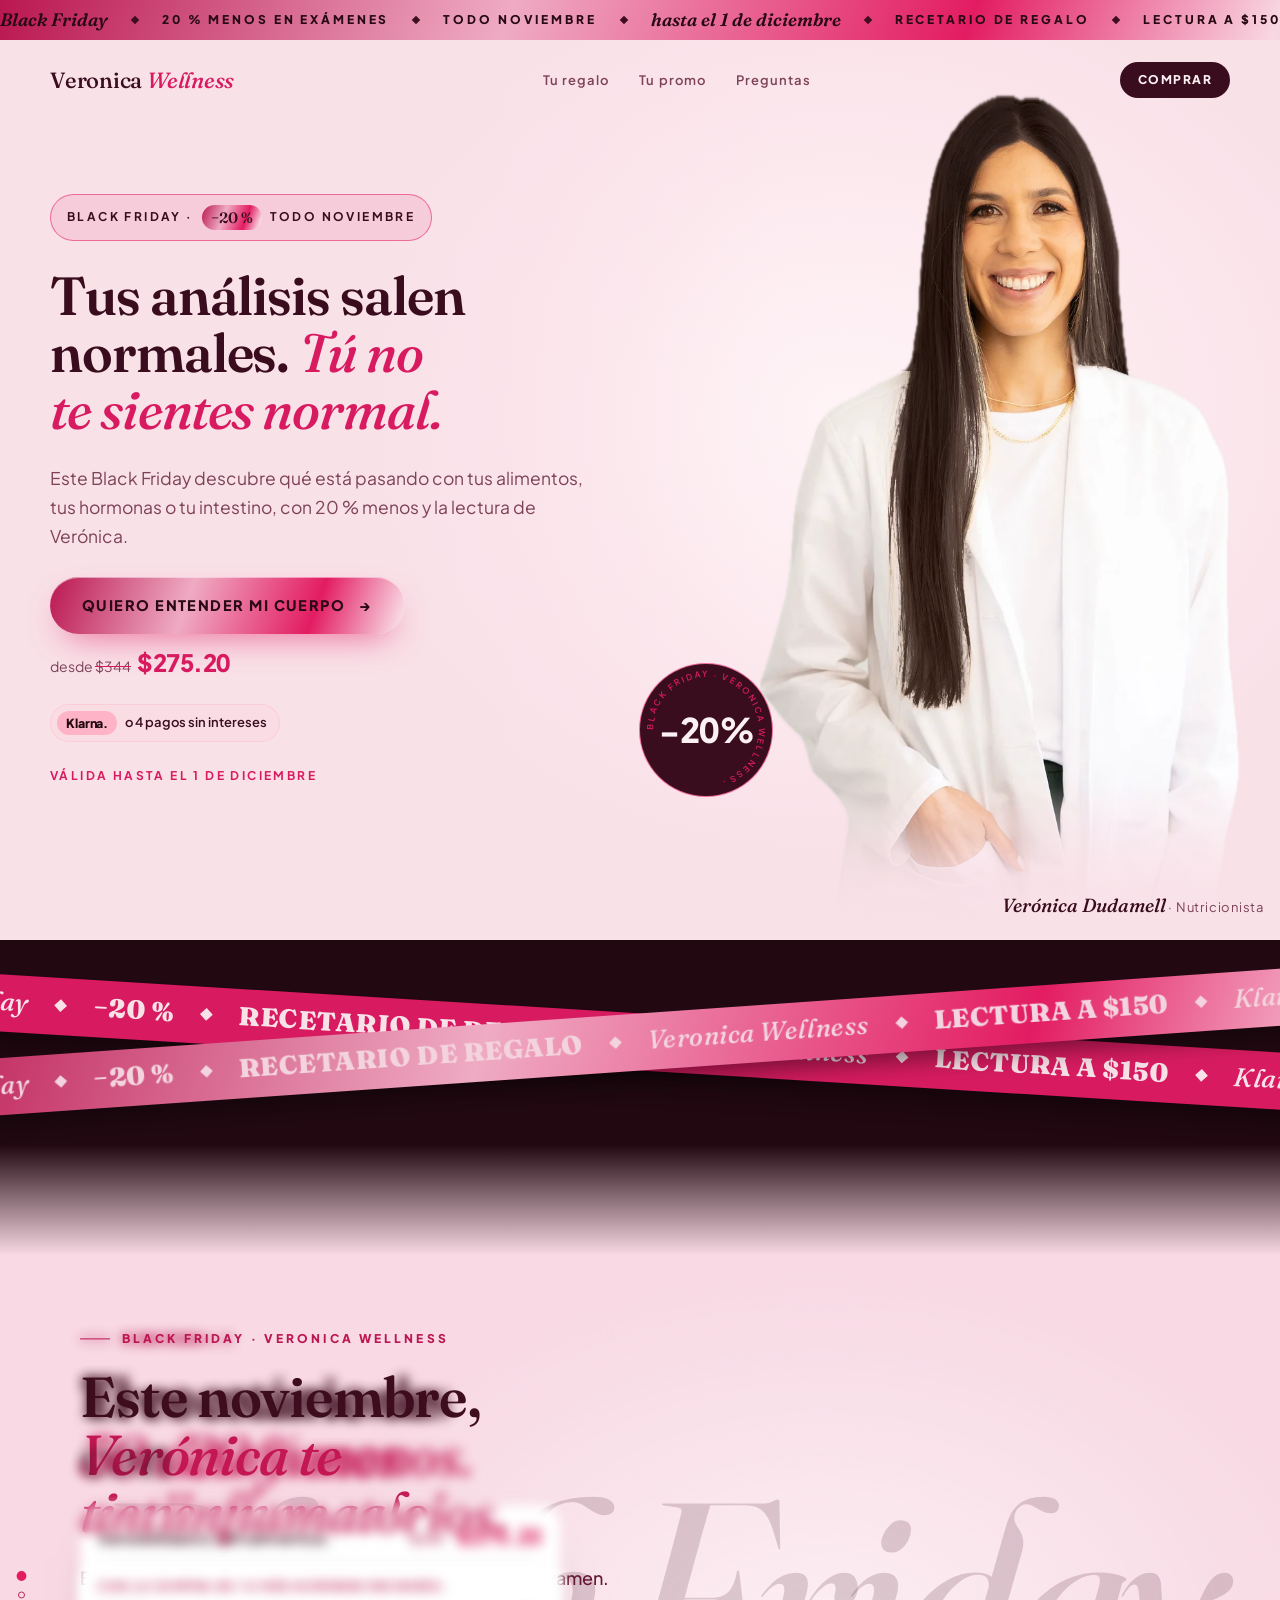
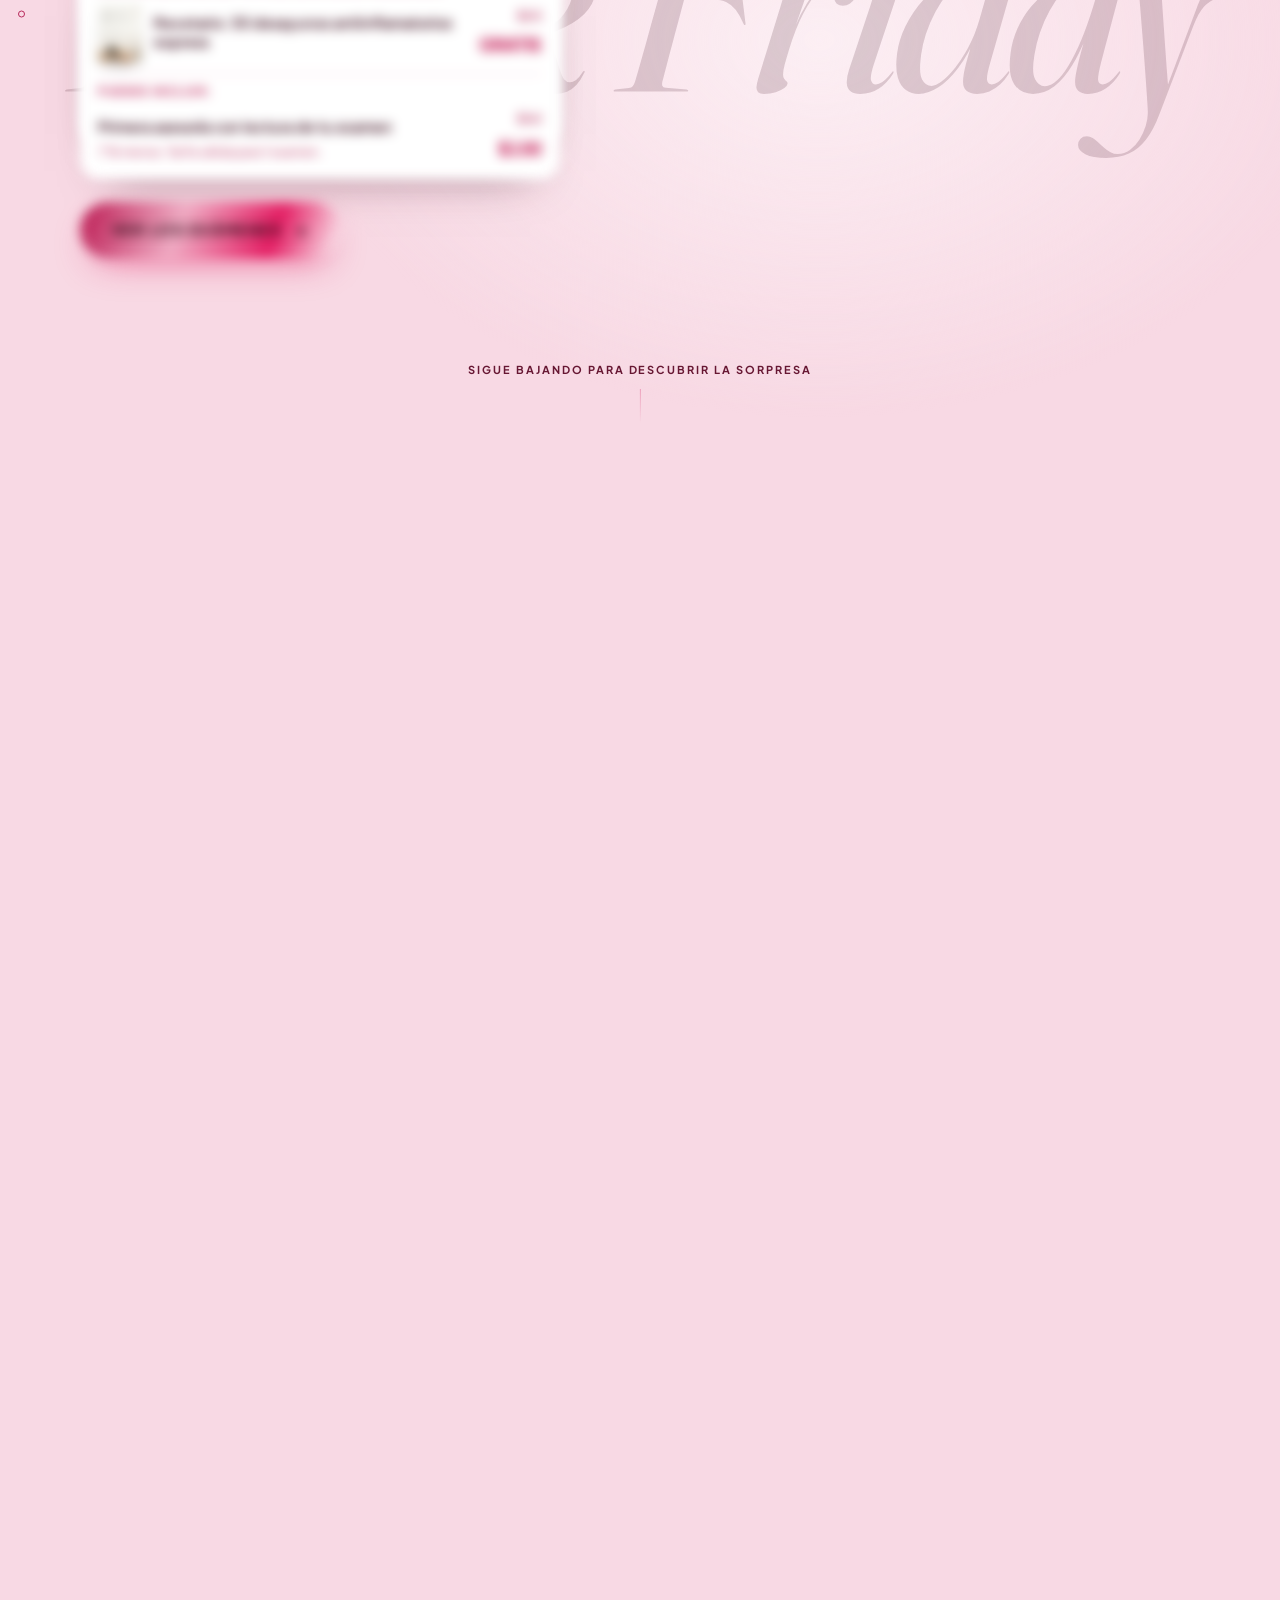
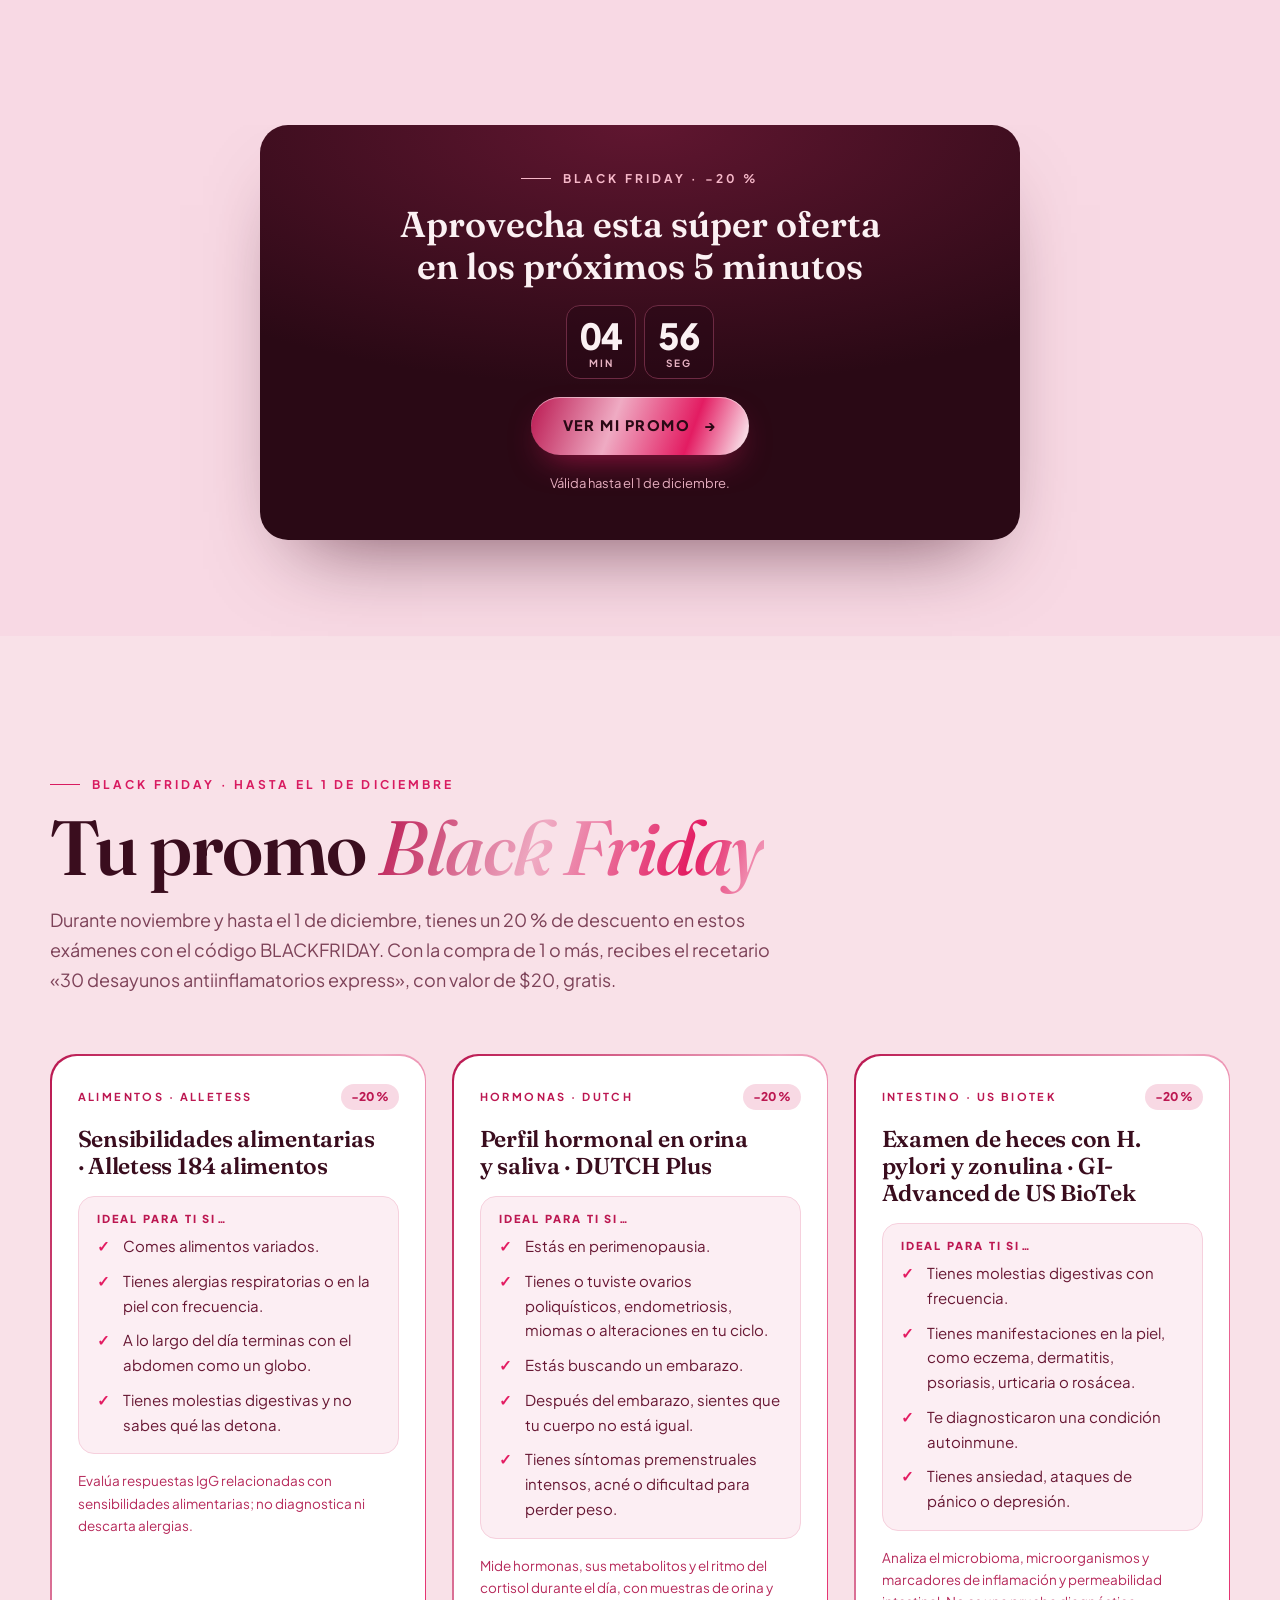
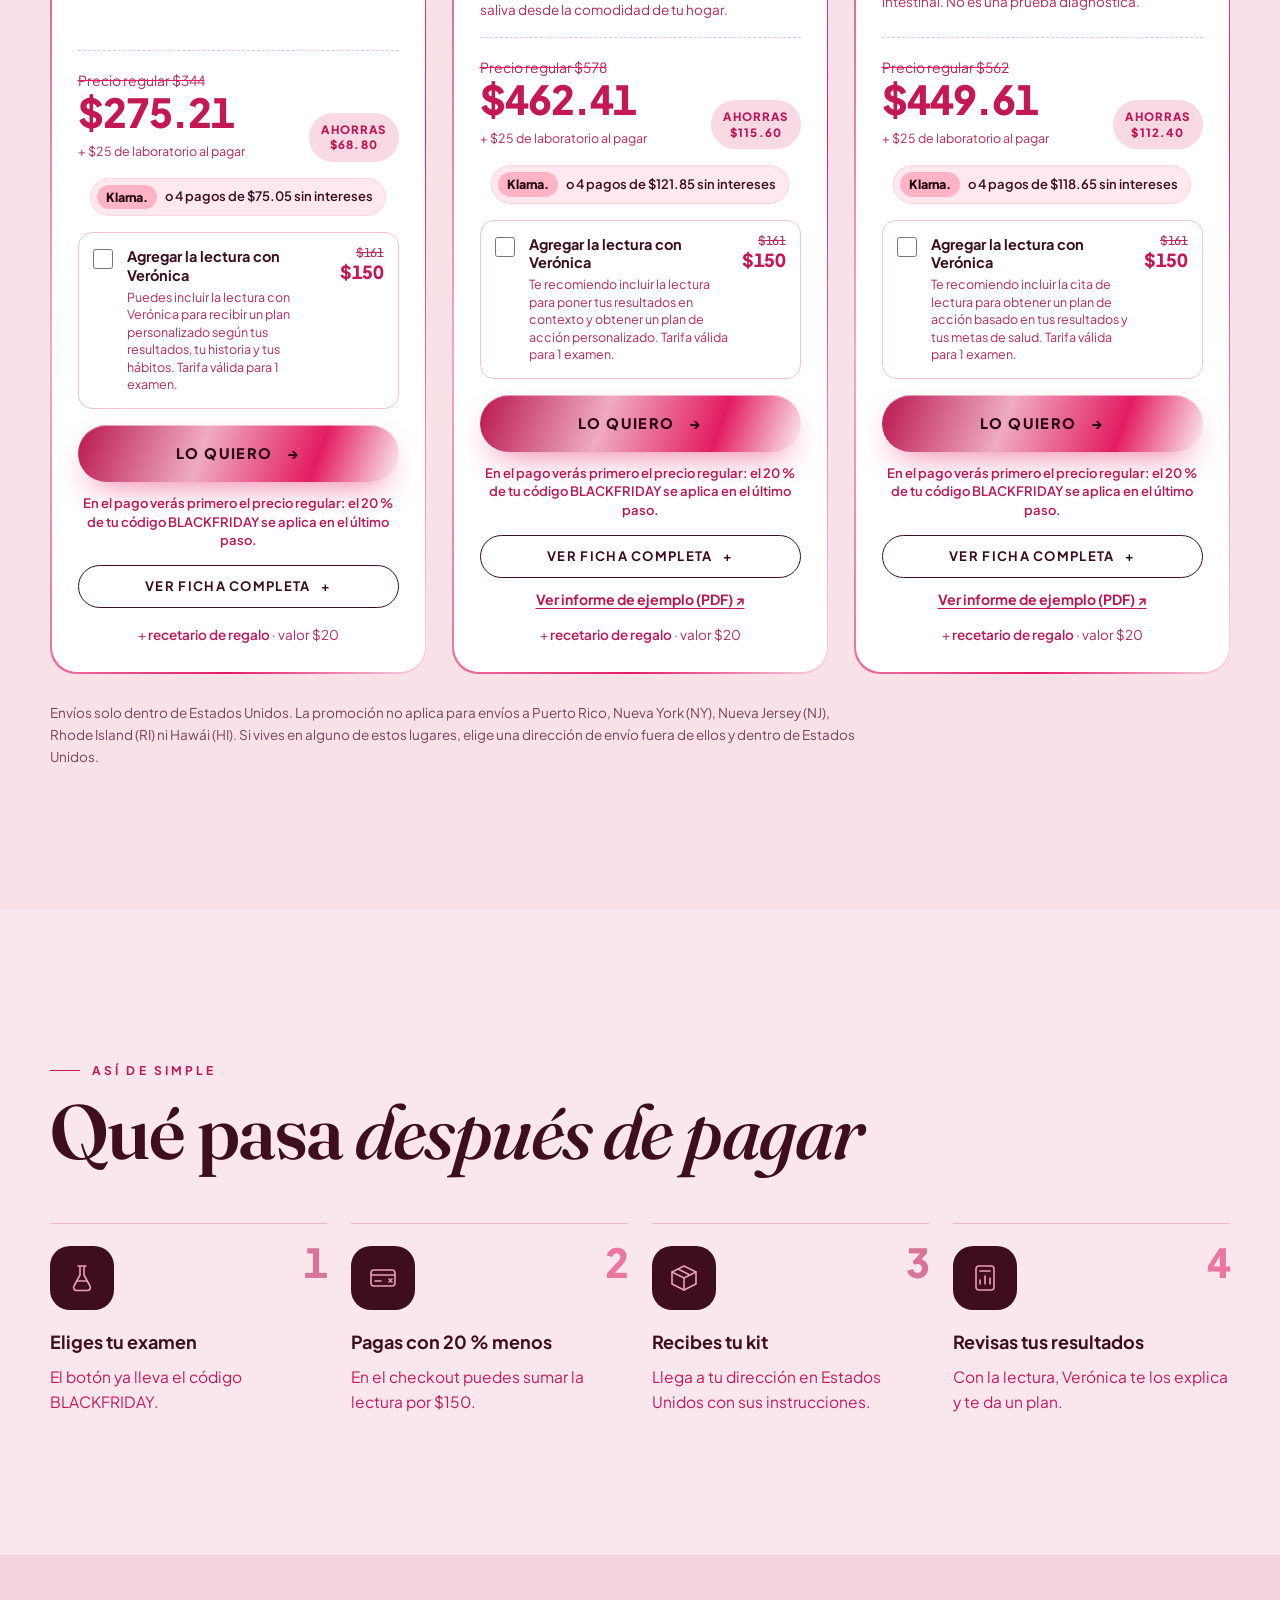
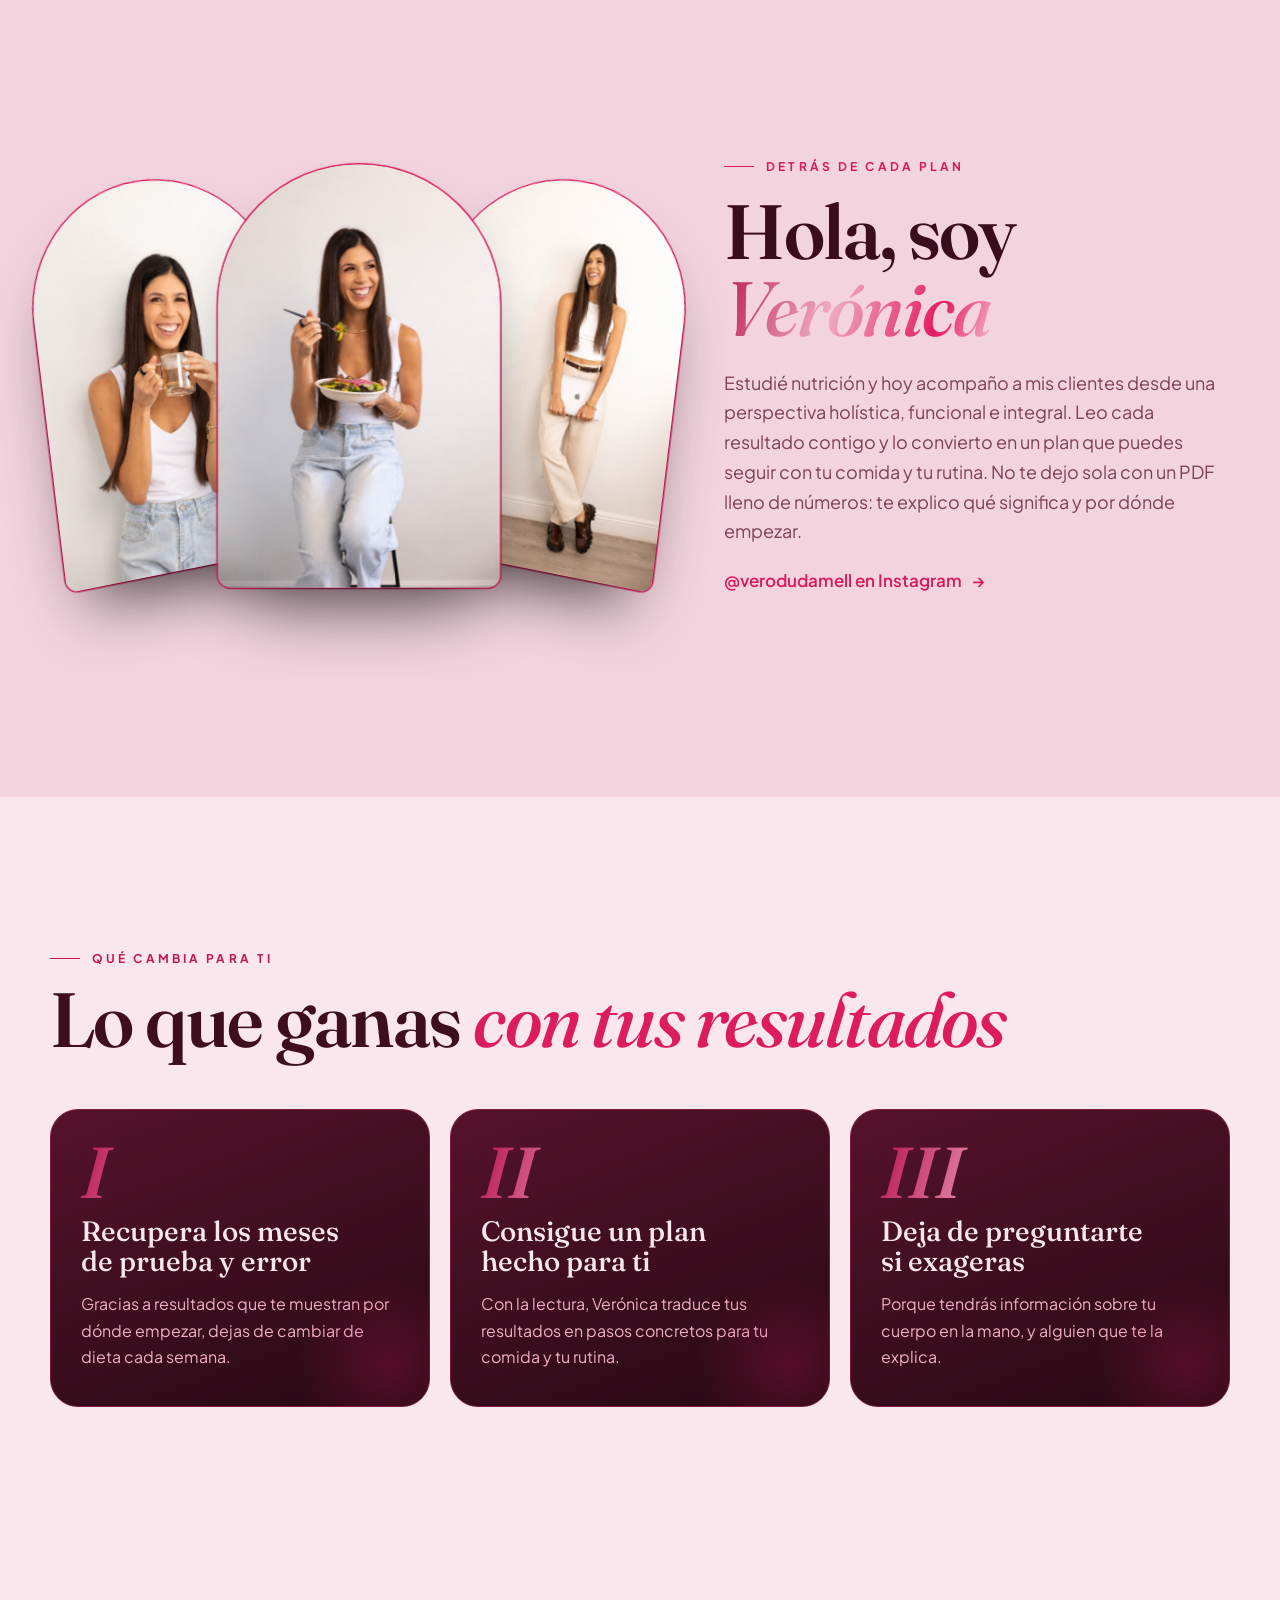
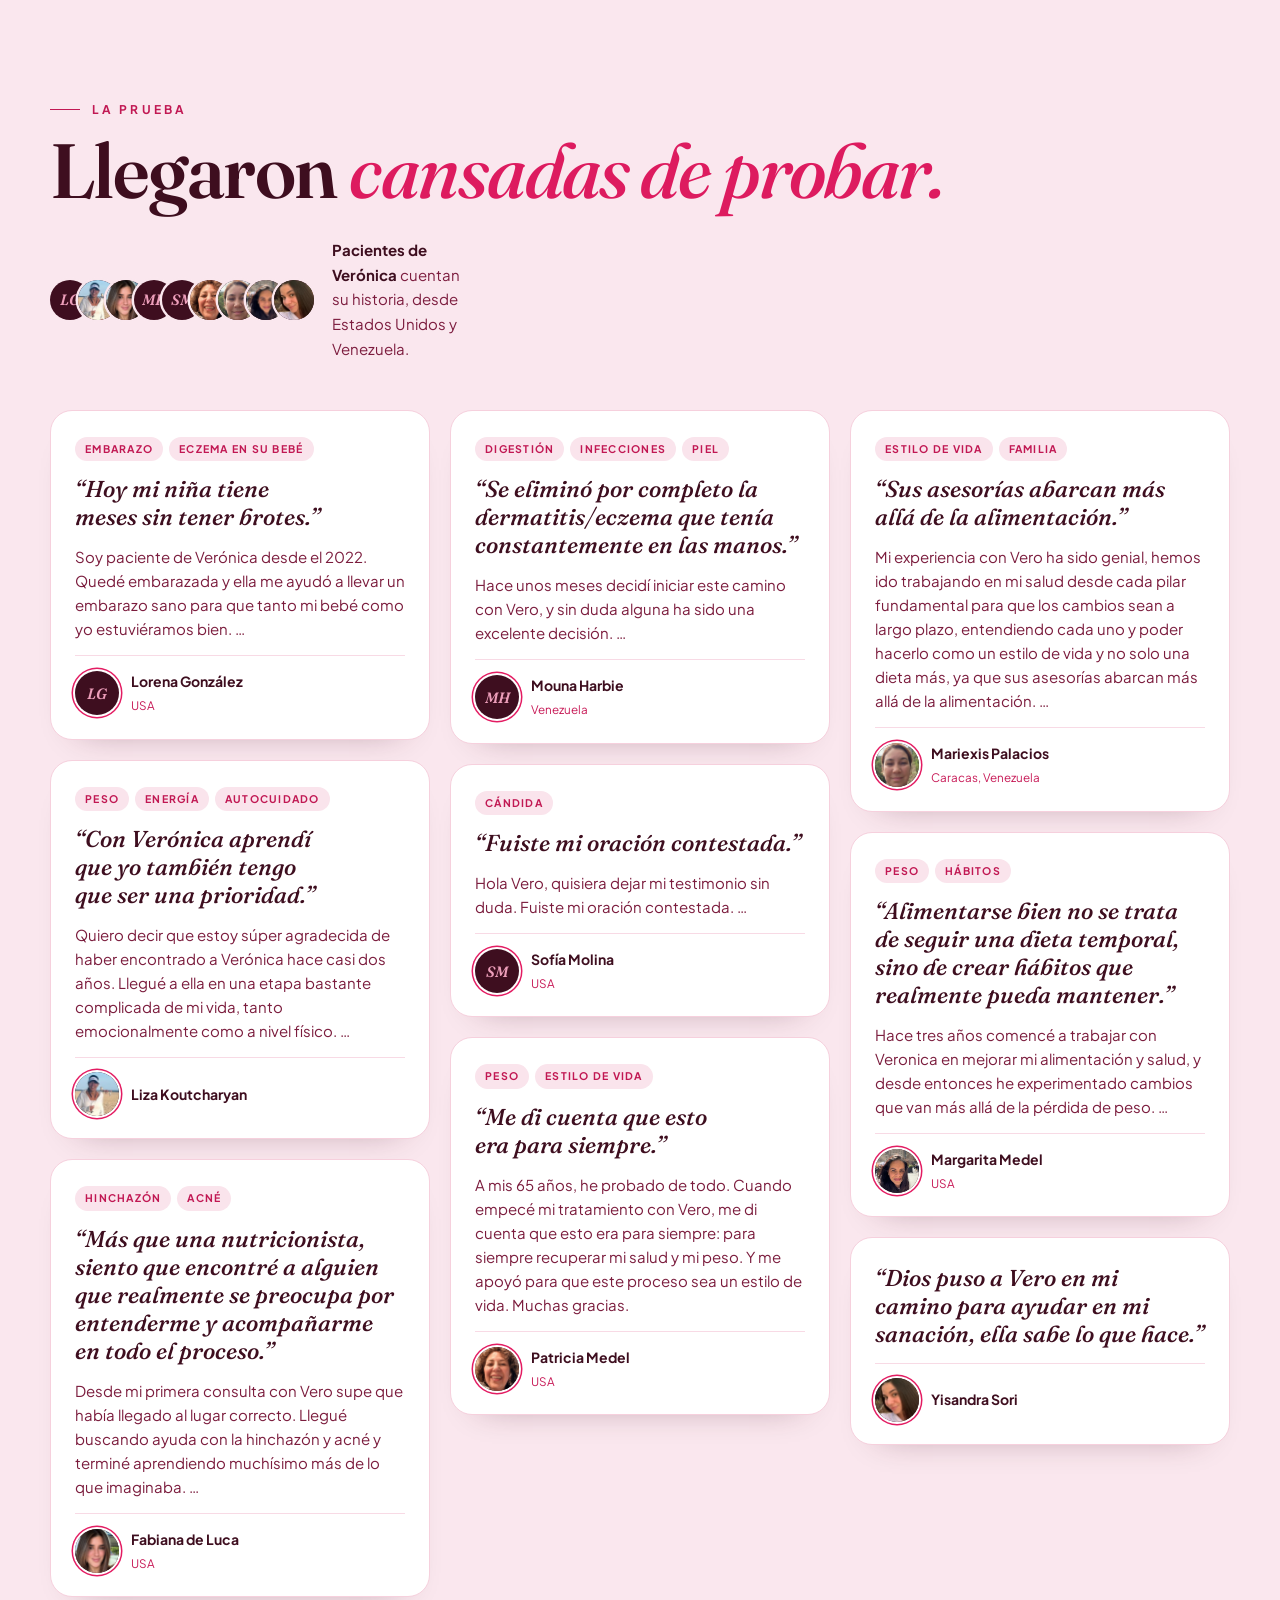
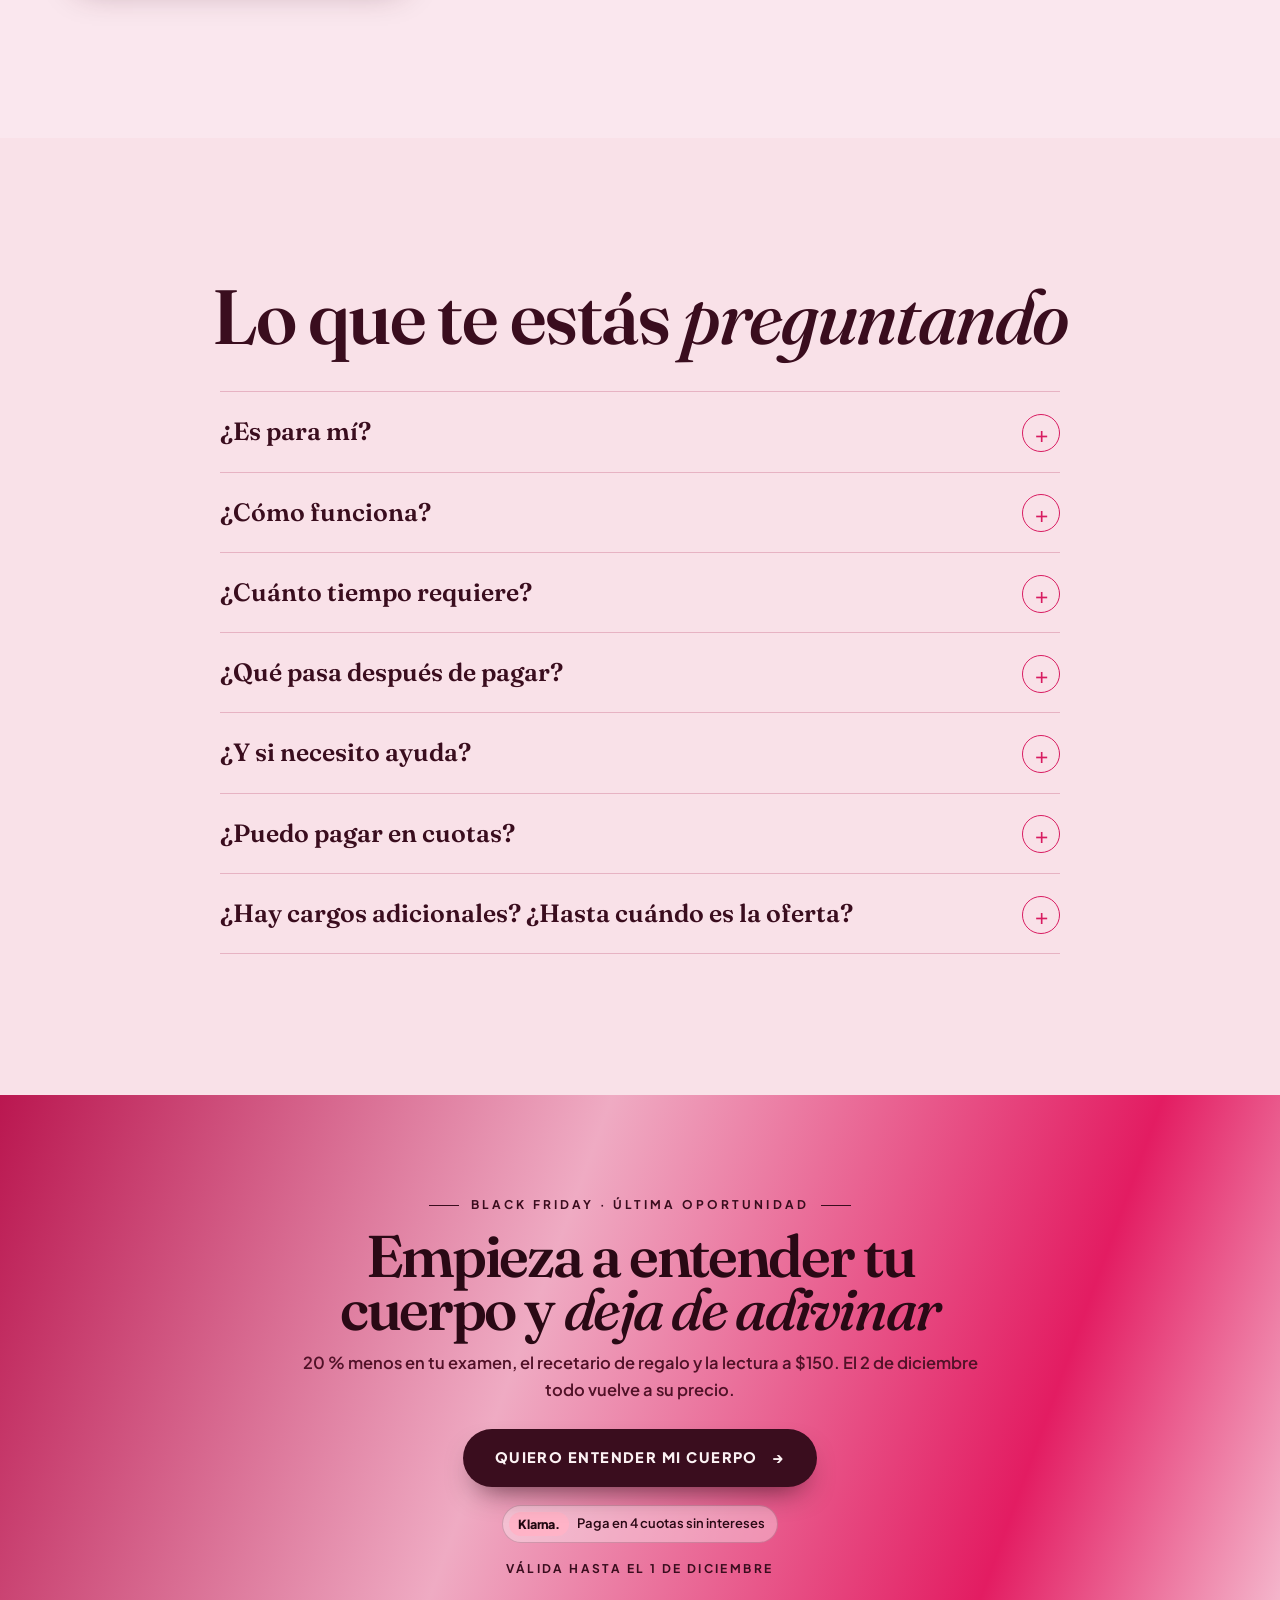
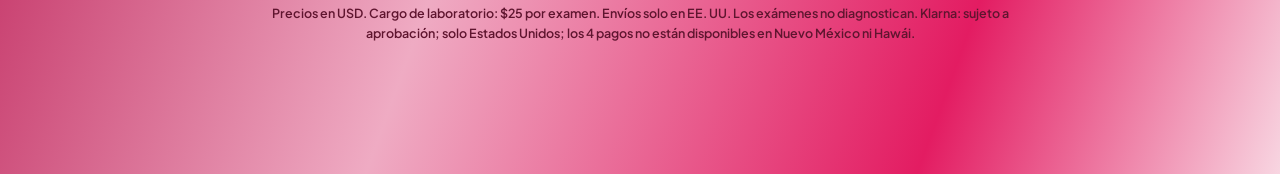
==== rosa.html @ 254d63d1 "Reloj de 5 minutos por visita y también en la barra flotante; dos versiones de color para elegir: vi" ====
<!doctype html>
<html lang="es">
<head>
<meta charset="utf-8">
<meta name="viewport" content="width=device-width, initial-scale=1, viewport-fit=cover">
<meta name="robots" content="noindex, nofollow">
<title>Black Friday · Veronica Wellness</title>
<meta name="claude:viewport-fit-sides" content="cover">
<link rel="preconnect" href="https://fonts.googleapis.com">
<link rel="preconnect" href="https://fonts.gstatic.com" crossorigin>
<link rel="stylesheet" href="https://fonts.googleapis.com/css2?family=Fraunces:ital,opsz,wght@0,9..144,400..800;1,9..144,400..700&family=Plus+Jakarta+Sans:wght@400;500;600;700;800&display=swap">
<style>
  /* Layout: a wine-and-gold-foil invitation. A giant foil "−20%" stands behind Verónica; the tests
     are gift cards that tilt and catch the light; blush pages are where you read about yourself;
     the last call is pure foil. Single look on purpose (Black Friday), every color explicit. */
  :root {
    --wine: #3e0e1f;
    --wine-2: #511228;
    --wine-deep: #270914;
    --line: #791b3c;
    --blush: #e31c62;
    --blush-soft: #fae4ec;
    --cream: #fae7ee;
    --muted: #f0afc6;
    --gold: #ed9eba;
    --foil: linear-gradient(110deg, #ba1750 0%, #efabc3 20%, #e31c62 38%, #f8d8e3 50%, #dc1b5f 64%, #eb95b3 80%, #b6164e 100%);
    --display: 'Fraunces', Georgia, 'Times New Roman', serif;
    --sans: 'Plus Jakarta Sans', -apple-system, 'Segoe UI', sans-serif;
    --ease: cubic-bezier(.2, .7, .1, 1);
    color-scheme: dark;
  }
  * { box-sizing: border-box; }
  html { scroll-behavior: smooth; }
  body { margin: 0; background: var(--wine); color: var(--cream); font: 17px/1.65 var(--sans); -webkit-font-smoothing: antialiased; overflow-x: clip; }
  .gut { padding-left: max(16px, env(safe-area-inset-left, 0px)); padding-right: max(16px, env(safe-area-inset-right, 0px)); }
  .wrap { max-width: 1180px; margin: 0 auto; }
  h1, h2, h3 { margin: 0; text-wrap: balance; font-weight: 400; }
  p { margin: 0; }
  a { color: inherit; }
  .sec { padding-block: clamp(84px, 11vw, 150px); position: relative; }
  .eyebrow { display: inline-flex; align-items: center; gap: 12px; font: 700 12px/1.3 var(--sans); letter-spacing: .26em; text-transform: uppercase; color: var(--gold); }
  .eyebrow::before { content: ''; width: 30px; height: 1px; background: currentColor; }
  .h2 { font: 500 clamp(40px, 6vw, 78px)/1 var(--display); letter-spacing: -.02em; }
  .h2 em { font-style: italic; font-weight: 400; }
  .lead { color: var(--muted); font-size: 18px; max-width: 58ch; }
  .foil { background: var(--foil); background-size: 220% 100%; -webkit-background-clip: text; background-clip: text; -webkit-text-fill-color: transparent; color: transparent; animation: shine 6s ease-in-out infinite alternate; }
  @keyframes shine { from { background-position: 0% 0; } to { background-position: 100% 0; } }

  .btn { position: relative; overflow: hidden; display: inline-flex; align-items: center; justify-content: center; gap: 14px;
    background: var(--foil); background-size: 200% 100%; color: var(--wine-deep); text-decoration: none; border: 0; cursor: pointer;
    font: 800 14.5px/1.2 var(--sans); letter-spacing: .1em; text-transform: uppercase; padding: 20px 32px; border-radius: 999px;
    box-shadow: 0 14px 34px -14px rgb(227 28 98 / .7), inset 0 1px 0 rgb(255 255 255 / .5); transition: transform .4s var(--ease), background-position .9s var(--ease); }
  .btn:hover { transform: translateY(-2px); background-position: 100% 0; }
  .btn .arr { transition: transform .4s var(--ease); }
  .btn:hover .arr { transform: translateX(5px); }
  .btn.wine { background: var(--wine); color: var(--cream); box-shadow: 0 14px 30px -14px rgb(39 9 20 / .8); }
  .btn.wine:hover { background: var(--wine-2); }
  .btn:focus-visible, a:focus-visible, summary:focus-visible, button:focus-visible, label:focus-within { outline: 2px solid var(--blush); outline-offset: 4px; }

  /* ── foil ribbon ── */
  .ribbon { background: var(--foil); background-size: 200% 100%; animation: shine 8s ease-in-out infinite alternate; overflow: hidden; white-space: nowrap; color: var(--wine-deep); }
  .ribbon-track { display: inline-flex; padding: 11px 0; animation: run 45s linear infinite; }
  .ribbon-track span { display: inline-flex; align-items: center; gap: 24px; padding-right: 24px; font: 800 12px/1 var(--sans); letter-spacing: .24em; text-transform: uppercase; }
  .ribbon-track em { font: italic 600 18px/1 var(--display); letter-spacing: 0; text-transform: none; }
  .ribbon-track i { width: 6px; height: 6px; transform: rotate(45deg); background: var(--wine); }
  @keyframes run { to { transform: translateX(-50%); } }

  /* ── hero ── */
  .hero { position: relative; overflow: hidden; isolation: isolate; padding-block: clamp(40px, 6vw, 70px) 0;
    background: radial-gradient(70% 60% at 75% 55%, #6e1937 0%, transparent 70%), var(--wine); }
  .hero-grid { display: grid; gap: 20px; align-items: end; }
  @media (min-width: 980px) { .hero-grid { grid-template-columns: 1fr 1fr; gap: 40px; } }
  .hero-copy { display: grid; gap: 26px; min-width: 0; padding-bottom: clamp(40px, 6vw, 90px); }
  .bf { font: 800 clamp(15px, 1.6vw, 18px)/1 var(--sans); letter-spacing: .5em; text-transform: uppercase; display: flex; gap: .5em; flex-wrap: wrap; }
  .bf span { display: inline-block; overflow: hidden; }
  .bf i { display: inline-block; font-style: normal; animation: rise 1s var(--ease) both; animation-delay: calc(var(--k) * 40ms + 100ms); }
  @keyframes rise { from { transform: translateY(110%); } }
  .hook { font: 500 clamp(40px, 5.4vw, 72px)/1.02 var(--display); letter-spacing: -.02em; animation: fade 1.2s var(--ease) .5s both; }
  .hook em { font-style: italic; font-weight: 400; color: var(--blush); }
  .hook .no { position: relative; display: inline-block; }
  .hook .no::after { content: ''; position: absolute; left: -8%; right: -8%; top: 55%; height: 3px; background: var(--gold); transform: scaleX(0); transform-origin: left; animation: strike .8s var(--ease) 1.7s forwards; }
  @keyframes strike { to { transform: scaleX(1) rotate(-6deg); } }
  @keyframes fade { from { opacity: 0; transform: translateY(18px); } }
  .hero-sub { color: var(--muted); font-size: 18px; max-width: 48ch; animation: fade 1.2s var(--ease) .7s both; }
  .hero-sub strong { color: var(--cream); font-weight: 600; }
  .act { display: flex; flex-wrap: wrap; gap: 16px 26px; align-items: center; animation: fade 1.2s var(--ease) .9s both; }
  .from { font-size: 14px; color: var(--muted); }
  .from s { text-decoration-color: var(--blush); }
  .from b { font: italic 600 28px/1 var(--display); color: var(--gold); margin-left: 4px; }

  .clock { display: grid; gap: 10px; animation: fade 1.2s var(--ease) 1.1s both; }
  .clock-lbl { font: 700 11px/1 var(--sans); letter-spacing: .26em; text-transform: uppercase; color: var(--muted); }
  .clock-cells { display: flex; gap: 8px; flex-wrap: wrap; font-variant-numeric: tabular-nums; }
  .clock-cells span { display: grid; justify-items: center; gap: 4px; min-width: 70px; padding: 12px 8px 10px; border-radius: 14px; background: rgb(39 9 20 / .55); border: 1px solid var(--line); font: 700 10px/1 var(--sans); letter-spacing: .2em; text-transform: uppercase; color: var(--muted); }
  .clock-cells b { font: 500 36px/1 var(--display); color: var(--cream); }

  /* the stage: giant foil −20% behind Verónica */
  .stage { position: relative; min-width: 0; height: clamp(440px, 52vw, 680px); display: grid; place-items: end center; }
  .big20 { position: absolute; inset: 0 -10% auto; top: 4%; text-align: center; font: 900 clamp(190px, 27vw, 400px)/.8 var(--display); letter-spacing: -.06em; pointer-events: none; user-select: none; animation: shine 6s ease-in-out infinite alternate, grow 1.6s var(--ease) .2s both; white-space: nowrap; }
  .big20 small { font-size: .42em; vertical-align: .9em; letter-spacing: 0; }
  @keyframes grow { from { opacity: 0; transform: scale(.86); filter: blur(10px); } }
  .stage img { position: relative; height: 100%; width: auto; max-width: 100%; object-fit: contain; object-position: bottom; animation: lift 1.8s var(--ease) .5s both; filter: drop-shadow(0 30px 40px rgb(21 5 10 / .6)); }
  @keyframes lift { from { opacity: 0; transform: translateY(40px); } }
  .tag { position: absolute; z-index: 2; right: 0; bottom: 14%; background: var(--cream); color: var(--wine); border-radius: 14px; padding: 12px 16px; box-shadow: 0 20px 40px -20px rgb(0 0 0 / .6); transform: rotate(4deg); animation: fade 1s var(--ease) 1.4s both; }
  .tag b { display: block; font: italic 600 20px/1.1 var(--display); }
  .tag span { font: 600 12px/1.3 var(--sans); letter-spacing: .06em; color: #932149; }
  @media (max-width: 979px) { .stage { order: -1; height: clamp(380px, 100vw, 520px); } .hero-copy { padding-bottom: 72px; } }

  /* ── read about yourself ── */
  .read { background: var(--blush-soft); color: var(--wine); }
  .read .eyebrow { color: #c11853; }
  .read .h2 { margin-top: 16px; max-width: 16ch; }
  .read .h2 em { color: #dd1b5f; }
  .sx { margin-top: 52px; display: grid; gap: 18px; }
  @media (min-width: 640px) { .sx { grid-template-columns: repeat(2, 1fr); } }
  @media (min-width: 980px) { .sx { grid-template-columns: repeat(3, 1fr); } }
  .sx article { position: relative; overflow: hidden; background: #ffffff; border-radius: 26px; padding: 30px 28px 32px; display: grid; gap: 22px; align-content: start; min-width: 0;
    box-shadow: 0 1px 0 #f6cddb, 0 24px 44px -32px rgb(62 14 31 / .45); transition: transform .5s var(--ease), box-shadow .5s var(--ease); }
  .sx article:hover { transform: translateY(-6px); box-shadow: 0 1px 0 #f6cddb, 0 36px 60px -30px rgb(62 14 31 / .5); }
  .sx .ic { width: 64px; height: 64px; border-radius: 20px; background: var(--wine); display: grid; place-items: center; transition: background .5s var(--ease), transform .5s var(--ease); }
  .sx .ic svg { width: 32px; height: 32px; fill: none; stroke: var(--gold); stroke-width: 1.6; stroke-linecap: round; stroke-linejoin: round; }
  .sx .ic svg * { stroke-dasharray: 120; stroke-dashoffset: 0; }
  .sx article:hover .ic { background: var(--foil); background-size: 200% 100%; transform: rotate(-6deg); }
  .sx article:hover .ic svg { stroke: var(--wine); }
  .sx article:hover .ic svg * { animation: draw 1.1s var(--ease); }
  @keyframes draw { from { stroke-dashoffset: 120; } }
  .sx p { font: 500 clamp(24px, 2.3vw, 29px)/1.18 var(--display); letter-spacing: -.01em; color: var(--wine); }
  .sx p em { font-style: italic; font-weight: 400; color: #dd1b5f; }
  .sx .n { position: absolute; top: 22px; right: 26px; font: italic 500 15px/1 var(--display); color: #eb94b3; }
  .sx article.last-card { background: var(--wine); box-shadow: 0 0 0 1.5px var(--gold), 0 30px 60px -30px rgb(39 9 20 / .7); }
  .sx article.last-card p { color: var(--cream); font-style: italic; }
  .sx article.last-card .ic { background: var(--foil); background-size: 200% 100%; }
  .sx article.last-card .ic svg { stroke: var(--wine); }
  .sx article.last-card .n { color: var(--gold); }
  .turn { margin-top: clamp(70px, 9vw, 120px); display: grid; gap: 24px; padding: clamp(32px, 5vw, 64px); border-radius: 32px; background: var(--wine); color: var(--cream); position: relative; overflow: hidden; }
  @media (min-width: 900px) { .turn { grid-template-columns: 1fr 1fr; align-items: center; gap: 60px; } }
  .turn h3 { font: italic 500 clamp(56px, 8vw, 116px)/.92 var(--display); letter-spacing: -.035em; }
  .turn p { font-size: 19px; color: var(--muted); max-width: 44ch; }
  .turn p strong { color: var(--cream); font-weight: 600; }
  .costs { display: grid; gap: 14px; margin-top: 18px; }
  @media (min-width: 860px) { .costs { grid-template-columns: repeat(3, 1fr); } }
  .costs div { padding: 26px; border-radius: 22px; background: #ffffff; display: grid; gap: 8px; align-content: start; }
  .costs b { font: 600 22px/1.15 var(--display); }
  .costs span { color: #c71956; font-size: 15px; }

  /* ── gift cards ── */
  .tests-head { display: grid; gap: 18px; margin-bottom: 60px; }
  .cards { display: grid; gap: 26px; perspective: 1200px; }
  @media (min-width: 980px) { .cards { grid-template-columns: repeat(3, 1fr); } }
  .gc { --rx: 0deg; --ry: 0deg; --gx: 50%; --gy: 0%; position: relative; border-radius: 26px; padding: 1.5px; background: var(--foil); background-size: 200% 200%;
    transform: rotateX(var(--rx)) rotateY(var(--ry)); transform-style: preserve-3d; transition: transform .5s var(--ease); min-width: 0; }
  .gc-in { position: relative; overflow: hidden; height: 100%; border-radius: 25px; padding: 28px 26px 26px; display: flex; flex-direction: column; gap: 18px;
    background: radial-gradient(120% 70% at 100% 0%, #601630 0%, var(--wine-deep) 70%); }
  .gc-in::after { content: ''; position: absolute; inset: 0; pointer-events: none; opacity: 0; transition: opacity .4s; mix-blend-mode: soft-light;
    background: radial-gradient(360px circle at var(--gx) var(--gy), rgb(248 216 227 / .55), transparent 55%); }
  .gc:hover .gc-in::after { opacity: 1; }
  .gc-top { display: flex; justify-content: space-between; align-items: center; gap: 10px; }
  .chip { width: 42px; height: 32px; border-radius: 7px; background: var(--foil); background-size: 200% 100%; position: relative; }
  .chip::after { content: ''; position: absolute; inset: 7px 9px; border: 1px solid rgb(62 14 31 / .35); border-radius: 3px; }
  .gc .lab { font: 700 11px/1 var(--sans); letter-spacing: .22em; text-transform: uppercase; color: var(--muted); }
  .gc .q { font: italic 500 31px/1.06 var(--display); letter-spacing: -.01em; }
  .gc h3 { font: 800 13px/1.3 var(--sans); letter-spacing: .16em; text-transform: uppercase; color: var(--gold); }
  .gc ul { list-style: none; padding: 0; margin: 0; display: grid; gap: 10px; font-size: 15.5px; color: #f6d1de; }
  .gc li { display: grid; grid-template-columns: 16px 1fr; gap: 10px; }
  .gc li::before { content: ''; width: 6px; height: 6px; margin-top: 10px; transform: rotate(45deg); background: var(--blush); }
  .gc .note { font-size: 14px; color: var(--muted); }
  .price { margin-top: auto; padding-top: 18px; border-top: 1px dashed var(--line); display: flex; justify-content: space-between; align-items: end; gap: 12px; font-variant-numeric: tabular-nums; }
  .price s { display: block; color: var(--muted); font-size: 14px; text-decoration-color: var(--blush); }
  .price strong { font: 600 54px/1 var(--display); letter-spacing: -.03em; }
  .price .save { font: 800 11.5px/1.35 var(--sans); letter-spacing: .1em; text-transform: uppercase; color: var(--wine); background: var(--blush); padding: 9px 12px; border-radius: 999px; text-align: center; }
  .gc .btn { width: 100%; }
  .gc .gift { text-align: center; font-size: 13.5px; color: var(--muted); }
  .gc .gift b { color: var(--gold); font-weight: 600; }

  /* ── offer ── */
  .offer { background: var(--wine-deep); }
  .offer-grid { display: grid; gap: 50px; }
  @media (min-width: 980px) { .offer-grid { grid-template-columns: .85fr 1.15fr; align-items: center; } }
  .tabs { display: inline-flex; flex-wrap: wrap; gap: 4px; padding: 5px; border-radius: 999px; border: 1px solid var(--line); margin-bottom: 22px; max-width: 100%; }
  .tabs button { font: 700 13px/1 var(--sans); letter-spacing: .04em; padding: 12px 16px; border-radius: 999px; border: 0; background: transparent; color: var(--muted); cursor: pointer; transition: background .4s var(--ease), color .3s; }
  .tabs button[aria-pressed="true"] { background: var(--blush); color: var(--wine); }
  .receipt { position: relative; background: var(--cream); color: var(--wine); border-radius: 26px; padding: clamp(24px, 3.6vw, 38px); font-variant-numeric: tabular-nums; box-shadow: 0 0 0 1.5px #e31c62, 0 50px 90px -40px rgb(0 0 0 / .8); }
  .receipt::before { content: 'BF'; position: absolute; top: -26px; right: 26px; width: 58px; height: 58px; border-radius: 50%; background: var(--foil); display: grid; place-items: center; font: italic 700 20px/1 var(--display); color: var(--wine-deep); box-shadow: 0 10px 20px -8px rgb(0 0 0 / .5); }
  .r-head { display: flex; justify-content: space-between; align-items: baseline; gap: 12px; flex-wrap: wrap; padding-bottom: 16px; border-bottom: 1px solid #f3c3d4; }
  .r-head b { font: italic 600 28px/1 var(--display); }
  .r-head span { font: 800 11px/1 var(--sans); letter-spacing: .22em; text-transform: uppercase; color: #c11853; }
  .line { display: grid; grid-template-columns: 1fr auto; gap: 4px 18px; padding: 18px 0; border-bottom: 1px dashed #f1b6cb; align-items: start; }
  .line b { font-weight: 700; font-size: 16px; }
  .line small { display: block; color: #c71956; font-size: 13.5px; }
  .line .amt { text-align: right; white-space: nowrap; }
  .line .amt s { display: block; color: #e31c62; font-size: 13.5px; }
  .line .amt strong { font: 600 26px/1 var(--display); }
  .line .free { color: #bd1751; font-style: italic; }
  .line label { display: flex; gap: 12px; align-items: flex-start; cursor: pointer; }
  .line input { width: 20px; height: 20px; margin: 3px 0 0; accent-color: var(--wine); flex: none; }
  .tot { display: grid; gap: 10px; padding-top: 20px; }
  .tot > div { display: flex; justify-content: space-between; gap: 16px; align-items: baseline; }
  .tot .worth { color: #c71956; font-size: 15px; }
  .tot .pay span { font: 800 12px/1 var(--sans); letter-spacing: .22em; text-transform: uppercase; }
  .tot .pay strong { font: 600 clamp(50px, 6.6vw, 70px)/1 var(--display); letter-spacing: -.03em; }
  .tot .saved { background: var(--wine); color: var(--blush); border-radius: 14px; padding: 14px 18px; font-weight: 700; font-size: 15px; }
  .tot .saved b { font: italic 600 24px/1 var(--display); color: var(--gold); }
  .receipt .btn { width: 100%; margin-top: 22px; }
  .fee { margin-top: 14px; font-size: 13px; color: #c71956; text-align: center; }
  .bonus-shot { display: grid; grid-template-columns: 116px 1fr; gap: 24px; align-items: center; margin-top: 34px; padding: 22px; border-radius: 22px; background: rgb(242 184 204 / .08); border: 1px solid var(--line); }
  .bonus-shot img { width: 116px; border-radius: 4px; transform: rotate(-6deg); box-shadow: 10px 10px 0 var(--gold); transition: transform .6s var(--ease); }
  .bonus-shot:hover img { transform: rotate(0) scale(1.04); }
  .bonus-shot p { color: var(--muted); font-size: 15px; }
  .bonus-shot b { color: var(--cream); display: block; font: italic 600 22px/1.15 var(--display); margin-bottom: 6px; }

  /* ── with Verónica ── */
  .with { background: var(--blush); color: var(--wine); }
  .with .eyebrow { color: var(--wine); }
  .with .lead { color: #7c1c3e; }
  .with-grid { display: grid; gap: 56px; }
  @media (min-width: 900px) { .with-grid { grid-template-columns: 1fr 1fr; align-items: center; } }
  .report { position: relative; background: #ffffff; border-radius: 16px; padding: 26px; font: 500 14px/1.4 var(--sans); display: grid; gap: 2px; max-width: 470px; box-shadow: 0 40px 70px -35px rgb(62 14 31 / .55); transform: rotate(-3deg); }
  .report .hd { font: 800 10.5px/1 var(--sans); letter-spacing: .2em; text-transform: uppercase; color: #c71956; margin-bottom: 10px; }
  .report .row { display: grid; grid-template-columns: 1fr 56px 38px; gap: 10px; padding: 9px 0; border-bottom: 1px solid #f8dae5; font-variant-numeric: tabular-nums; }
  .report .row span:last-child { font-weight: 800; color: #d11a5a; text-align: right; }
  .report .row.ok span:last-child { color: #4f7a52; }
  .report .ask { position: absolute; right: -14px; bottom: -28px; background: var(--wine); color: var(--cream); font: italic 500 22px/1.1 var(--display); padding: 15px 20px; border-radius: 20px 20px 4px 20px; transform: rotate(4deg); }
  .gets { list-style: none; padding: 0; margin: 28px 0 0; display: grid; gap: 16px; }
  .gets li { display: grid; grid-template-columns: 40px 1fr; gap: 14px; align-items: center; font-size: 17px; font-weight: 500; }
  .gets li span { width: 40px; height: 40px; border-radius: 50%; background: var(--wine); color: var(--gold); display: grid; place-items: center; font: italic 600 18px/1 var(--display); }

  /* ── proof ── */
  .quotes { display: grid; gap: 18px; margin-top: 52px; }
  @media (min-width: 820px) { .quotes { grid-template-columns: 1fr 1fr; } }
  .quote { padding: 32px; border-radius: 26px; background: var(--wine-2); border: 1px solid var(--line); display: grid; gap: 22px; align-content: space-between; min-width: 0; }
  .quote p { font: italic 400 clamp(25px, 2.7vw, 33px)/1.18 var(--display); }
  .quote p::before { content: '“'; display: block; font: 700 70px/.6 var(--display); color: var(--gold); margin-bottom: 10px; font-style: normal; }
  .who { display: flex; gap: 14px; align-items: center; font-size: 14px; }
  .who i { width: 42px; height: 42px; border-radius: 50%; background: var(--blush); color: var(--wine); display: grid; place-items: center; font: 800 13px/1 var(--sans); font-style: normal; flex: none; letter-spacing: .04em; }
  .who small { display: block; color: var(--muted); }

  /* ── steps ── */
  .steps { list-style: none; padding: 0; margin: 52px 0 0; display: grid; gap: 28px; counter-reset: s; }
  @media (min-width: 900px) { .steps { grid-template-columns: repeat(4, 1fr); gap: 24px; } }
  .steps li { counter-increment: s; display: grid; gap: 10px; align-content: start; position: relative; padding-top: 22px; border-top: 1px solid var(--line); }
  .steps li::before { content: counter(s); font: 600 64px/.8 var(--display); }
  .steps li:nth-child(odd)::before { color: var(--gold); }
  .steps li:nth-child(even)::before { color: var(--blush); }
  .steps h3 { font: 700 18px/1.3 var(--sans); }
  .steps p { color: var(--muted); font-size: 15.5px; }

  /* ── before / after ── */
  .vs { display: grid; gap: 18px; margin-top: 50px; }
  @media (min-width: 820px) { .vs { grid-template-columns: 1fr 1fr; } }
  .col { border-radius: 26px; padding: 34px; display: grid; gap: 16px; align-content: start; min-width: 0; }
  .col h3 { font: italic 500 34px/1.05 var(--display); }
  .col ul { list-style: none; padding: 0; margin: 0; display: grid; gap: 12px; }
  .col li { display: grid; grid-template-columns: 22px 1fr; gap: 10px; }
  .col.bad { border: 1px dashed var(--line); color: var(--muted); }
  .col.bad li::before { content: '—'; color: #e31c62; }
  .col.good { background: var(--cream); color: var(--wine); box-shadow: 0 0 0 1.5px var(--gold); }
  .col.good li::before { content: '✓'; color: #bd1751; font-weight: 800; }

  /* ── faq ── */
  .faq-list { margin-top: 36px; border-top: 1px solid var(--line); max-width: 840px; }
  details { border-bottom: 1px solid var(--line); }
  summary { list-style: none; cursor: pointer; padding: 24px 52px 24px 0; position: relative; font: 500 clamp(21px, 2.2vw, 25px)/1.25 var(--display); }
  summary::-webkit-details-marker { display: none; }
  summary::after { content: '+'; position: absolute; right: 0; top: 50%; width: 36px; height: 36px; margin-top: -18px; border-radius: 50%; border: 1px solid var(--gold); color: var(--gold); display: grid; place-items: center; font: 400 22px/1 var(--sans); transition: transform .4s var(--ease), background .3s; }
  details[open] summary::after { transform: rotate(45deg); background: var(--gold); color: var(--wine); }
  details p { padding: 0 0 24px; color: var(--muted); max-width: 64ch; }

  /* ── last call: pure foil ── */
  .last { position: relative; overflow: hidden; text-align: center; color: var(--wine-deep); background: var(--foil); background-size: 220% 100%; animation: shine 8s ease-in-out infinite alternate;
    padding-block: clamp(90px, 12vw, 160px) clamp(130px, 13vw, 170px); }
  .last .eyebrow { justify-content: center; color: var(--wine); }
  .last .eyebrow::after { content: ''; width: 30px; height: 1px; background: currentColor; }
  .last h2 { font: 500 clamp(52px, 9vw, 132px)/.9 var(--display); letter-spacing: -.04em; margin: 22px auto; max-width: 12ch; }
  .last h2 em { font-style: italic; font-weight: 400; }
  .last .lead { margin: 0 auto 36px; color: #511228; font-weight: 600; }
  .last .clock { justify-items: center; margin-top: 44px; animation: none; }
  .last .clock-lbl { color: var(--wine); }
  .last .clock-cells span { background: var(--wine); border-color: var(--wine); }
  .last .clock-cells b { color: var(--gold); }
  .fine { font-size: 12.5px; color: #5f152f; margin-top: 40px; font-weight: 600; }

  /* ── dock ── */
  .dock { position: fixed; left: 50%; bottom: calc(14px + env(safe-area-inset-bottom, 0px)); z-index: 20; transform: translateX(-50%);
    width: min(560px, calc(100% - 24px - env(safe-area-inset-left, 0px) - env(safe-area-inset-right, 0px)));
    display: flex; gap: 12px; align-items: center; justify-content: space-between; padding: 8px 8px 8px 22px; border-radius: 999px;
    background: rgb(39 9 20 / .85); backdrop-filter: blur(14px) saturate(1.4); -webkit-backdrop-filter: blur(14px) saturate(1.4); box-shadow: 0 0 0 1px #b6164e, 0 20px 40px -20px rgb(0 0 0 / .8);
    transition: transform .6s var(--ease), opacity .4s; }
  .dock.away { transform: translate(-50%, 140%); opacity: 0; }
  .dock-txt { font: 600 12.5px/1.3 var(--sans); min-width: 0; color: var(--muted); font-variant-numeric: tabular-nums; }
  .dock-txt b { display: block; font: italic 600 18px/1.05 var(--display); color: var(--gold); }
  .dock .btn { padding: 13px 20px; font-size: 12.5px; flex: none; }

  /* ── scroll scene (Enkis style) ── */
  .scene { position: relative; height: 420vh; background: radial-gradient(60% 55% at 64% 55%, #681834 0%, var(--wine) 62%, var(--wine-deep) 100%); }
  .pin { position: sticky; top: 0; height: 100vh; height: 100svh; overflow: hidden; --p: 0; --l: 0; --q: 0; }
  .topnav { position: absolute; top: env(safe-area-inset-top, 0px); left: 0; right: 0; z-index: 6; display: flex; align-items: center; justify-content: space-between; gap: 20px; padding-block: 22px; }
  .topnav .brand { font: 500 22px/1 var(--display); letter-spacing: -.01em; }
  .topnav .brand em { font-style: italic; color: var(--gold); }
  .topnav .links { display: none; gap: 30px; font: 600 13px/1 var(--sans); letter-spacing: .08em; }
  .topnav .links a { text-decoration: none; color: var(--muted); transition: color .3s; }
  .topnav .links a:hover { color: var(--cream); }
  @media (min-width: 860px) { .topnav .links { display: flex; } }
  .pillbtn { text-decoration: none; background: var(--cream); color: var(--wine); font: 800 12px/1 var(--sans); letter-spacing: .12em; text-transform: uppercase; padding: 12px 18px; border-radius: 999px; }
  .bgword { position: absolute; left: 50%; top: 50%; z-index: 0; transform: translate(-50%, -50%) scale(calc(1 + var(--p) * .25)); white-space: nowrap; pointer-events: none;
    font: italic 400 clamp(110px, 21vw, 330px)/1 var(--display); letter-spacing: -.04em; color: #5f152f; opacity: calc(1 - var(--p) * .6); }
  .stage3d { position: absolute; inset: 0; z-index: 2; pointer-events: none; }
  .frames { position: absolute; inset: 0; width: 100%; height: 100%; display: block; }
  .gbox-wrap { position: absolute; left: 64%; top: 58%; transform: translate(-50%, -50%) scale(var(--gs, 1)); perspective: 1500px; width: 300px; height: 300px; display: grid; place-items: center; }
  @media (max-width: 979px) { .gbox-wrap { left: 50%; top: 72%; --gs: .62; } }
  .gbox { --W: 240px; --H: 170px; --D: 240px; position: relative; width: var(--W); height: var(--H); transform-style: preserve-3d;
    transform: rotateX(-20deg) rotateY(calc(-32deg + var(--p) * 140deg)) translateY(calc(var(--q) * 60px)); }
  .gbox > * { position: absolute; left: 0; top: 0; }
  .gf { width: var(--W); height: var(--H); backface-visibility: visible;
    background: linear-gradient(90deg, transparent 44%, #e31c62 44%, #efabc3 50%, #e31c62 56%, transparent 56%), linear-gradient(170deg, #701938, var(--wine) 70%); box-shadow: inset 0 0 40px rgb(0 0 0 / .35); }
  .g-front { transform: translateZ(calc(var(--D) / 2)); }
  .g-back { transform: rotateY(180deg) translateZ(calc(var(--D) / 2)); }
  .g-left, .g-right { width: var(--D); left: calc((var(--W) - var(--D)) / 2); }
  .g-left { transform: rotateY(-90deg) translateZ(calc(var(--W) / 2)); }
  .g-right { transform: rotateY(90deg) translateZ(calc(var(--W) / 2)); }
  .g-bottom { height: var(--D); top: calc(var(--H) - var(--D) / 2); transform: rotateX(90deg); background: #1b060d; box-shadow: none; }
  .g-inside { height: var(--D); top: calc(var(--H) * .35 - var(--D) / 2); transform: rotateX(90deg); background: radial-gradient(circle, #f8d8e3, #e31c62 55%, #b6164e); }
  .glid { --LW: calc(var(--W) + 16px); --LD: calc(var(--D) + 16px); --LH: 44px; left: -8px; top: -8px; width: var(--LW); height: var(--LH); transform-style: preserve-3d;
    transform: translateY(calc(var(--l) * var(--lift, -300px))) translateZ(calc(var(--l) * -40px)) rotateX(calc(var(--l) * 24deg)) rotateZ(calc(var(--l) * -16deg)); }
  .glid > * { position: absolute; left: 0; top: 0; }
  .gl { width: var(--LW); height: var(--LH); background: linear-gradient(90deg, transparent 44%, #e31c62 44%, #efabc3 50%, #e31c62 56%, transparent 56%), linear-gradient(170deg, #811d40, #511228); box-shadow: inset 0 0 20px rgb(0 0 0 / .3); }
  .l-front { transform: translateZ(calc(var(--LD) / 2)); }
  .l-back { transform: rotateY(180deg) translateZ(calc(var(--LD) / 2)); }
  .l-left, .l-right { width: var(--LD); left: calc((var(--LW) - var(--LD)) / 2); }
  .l-left { transform: rotateY(-90deg) translateZ(calc(var(--LW) / 2)); }
  .l-right { transform: rotateY(90deg) translateZ(calc(var(--LW) / 2)); }
  .g-top { height: var(--LD); top: calc(var(--LD) / -2); transform: rotateX(90deg);
    background: linear-gradient(90deg, transparent 44%, #e31c62 44%, #efabc3 50%, #e31c62 56%, transparent 56%), linear-gradient(0deg, transparent 44%, #e31c62 44%, #efabc3 50%, #e31c62 56%, transparent 56%), linear-gradient(170deg, #811d40, #511228); display: grid; place-items: center; }
  .bow { position: relative; width: 30px; height: 30px; border-radius: 50%; background: radial-gradient(circle at 35% 30%, #f8d8e3, #e31c62); }
  .bow::before, .bow::after { content: ''; position: absolute; top: -14px; width: 54px; height: 58px; border-radius: 50%; border: 9px solid #e31c62; }
  .bow::before { right: 18px; transform: rotate(-30deg); }
  .bow::after { left: 18px; transform: rotate(30deg); }
  .gi { left: calc(var(--W) / 2 - var(--w) / 2); top: calc(var(--H) * .25); width: var(--w); height: var(--hh);
    transform: translate3d(calc(cos(var(--a) + var(--q) * 80deg) * var(--q) * var(--fr, 260px)), calc(var(--q) * (var(--h) - 150px) * var(--fy, 1)), calc(sin(var(--a) + var(--q) * 80deg) * var(--q) * var(--fr, 260px))) rotateY(calc(var(--p) * -140deg + var(--q) * 30deg)) rotateZ(calc(var(--q) * 14deg)); }
  .kitc { --w: 96px; --hh: 132px; background: linear-gradient(170deg, #fdf2f6, #f7d2df); border: 1.5px solid #e31c62; border-radius: 8px; display: grid; place-content: center; text-align: center; gap: 4px; color: var(--wine); box-shadow: 0 20px 30px -14px rgb(0 0 0 / .6); }
  .kitc span { font: 700 6.5px/1 var(--sans); letter-spacing: .2em; text-transform: uppercase; color: #bd1751; }
  .kitc b { font: italic 600 15px/1.05 var(--display); }
  .kitc small { font: 600 8px/1 var(--sans); letter-spacing: .1em; text-transform: uppercase; color: #c71956; }
  .tube { --w: 26px; --hh: 112px; border-radius: 6px 6px 14px 14px; background: linear-gradient(90deg, rgb(255 255 255 / .55), rgb(255 255 255 / .9) 40%, rgb(255 255 255 / .45)); box-shadow: inset 0 -30px 0 -6px #f2b8cc; }
  .tube::before { content: ''; position: absolute; left: -2px; right: -2px; top: -12px; height: 18px; border-radius: 4px; background: var(--foil); }
  .book { --w: 88px; --hh: 124px; }
  .book img { width: 100%; height: 100%; object-fit: cover; border-radius: 3px; box-shadow: 0 20px 30px -14px rgb(0 0 0 / .6); }
  .leaf { --w: 44px; --hh: 24px; border-radius: 0 100% 0 100%; background: linear-gradient(135deg, #9db57d, #5d7a45); }
  .gshadow { position: absolute; left: 50%; top: 82%; width: 320px; height: 50px; transform: translateX(-50%) scale(calc(1 + var(--q) * .4)); border-radius: 50%; background: radial-gradient(closest-side, rgb(0 0 0 / .55), transparent); opacity: calc(1 - var(--q) * .5); }
  .dots { position: absolute; left: max(18px, env(safe-area-inset-left, 0px)); top: 50%; z-index: 5; transform: translateY(-50%); display: grid; gap: 12px; }
  .dots i { width: 7px; height: 7px; border-radius: 50%; border: 1px solid var(--muted); transition: background .4s, transform .4s; }
  .dots i.on { background: var(--gold); border-color: var(--gold); transform: scale(1.4); }
  @media (max-width: 979px) { .dots { display: none; } }
  .caps { position: absolute; z-index: 4; left: 0; right: 0; top: 50%; transform: translateY(-50%); display: grid; }
  .caps .cap { grid-area: 1 / 1; max-width: 560px; margin-left: max(5vw, 40px); display: grid; gap: 22px; align-content: start; opacity: 0; visibility: hidden; transform: translateY(30px); filter: blur(6px);
    transition: opacity .7s var(--ease), transform .9s var(--ease), filter .7s, visibility 0s .7s; }
  .caps .cap.on { opacity: 1; visibility: visible; transform: none; filter: none; transition: opacity .8s var(--ease), transform .9s var(--ease), filter .8s, visibility 0s; }
  .caps .hook { font-size: clamp(34px, 4.4vw, 62px); }
  @media (max-width: 979px) { .caps { top: 92px; transform: none; } .caps .cap { margin-left: 0; gap: 16px; } .caps .hook { font-size: clamp(28px, 7.4vw, 40px); } .caps .hero-sub { font-size: 15.5px; } }
  @media (max-width: 979px) and (max-height: 760px) { .caps .hero-sub { display: none; } }
  .caplist { list-style: none; padding: 0; margin: 0; display: grid; gap: 0; border-top: 1px solid var(--line); max-width: 460px; }
  .caplist li { display: grid; grid-template-columns: 1fr auto auto; gap: 14px; align-items: baseline; padding: 14px 0; border-bottom: 1px solid var(--line); font-variant-numeric: tabular-nums; }
  .caplist s { color: var(--muted); font-size: 14px; }
  .caplist b { font: 600 28px/1 var(--display); color: var(--gold); }
  .scrollhint { position: absolute; z-index: 5; left: 50%; bottom: calc(22px + env(safe-area-inset-bottom, 0px)); transform: translateX(-50%); font: 700 11px/1 var(--sans); letter-spacing: .26em; text-transform: uppercase; color: var(--muted); opacity: calc(1 - var(--p) * 12); display: grid; justify-items: center; gap: 10px; }
  .scrollhint::after { content: ''; width: 1px; height: 34px; background: linear-gradient(var(--gold), transparent); animation: hint 1.8s ease-in-out infinite; }
  @keyframes hint { 0% { transform: scaleY(0); transform-origin: top; } 50% { transform: scaleY(1); transform-origin: top; } 51% { transform-origin: bottom; } 100% { transform: scaleY(0); transform-origin: bottom; } }

  /* emoji samples rising out of each kit */
  .kit .item { left: calc(var(--W) / 2 - 75px); width: 150px; height: 60px; top: calc(var(--H) * .3); display: flex; justify-content: center; gap: 2px; }
  .kit .item::before, .kit .item::after { content: none; }
  .kit .item span { font-size: 40px; line-height: 1; filter: drop-shadow(0 10px 12px rgb(0 0 0 / .45)); transform: translateY(0) rotate(0) scale(.6); opacity: 0;
    transition: transform .9s cubic-bezier(.3, 1.6, .5, 1), opacity .5s; transition-delay: calc(var(--i) * .12s + .2s); }
  .kit .item span:nth-child(2) { font-size: 48px; }
  .kit-fig:hover .item span, .kit-fig:focus-visible .item span, .kit-fig.open .item span { opacity: 1; transform: translateY(calc(-14px * var(--i) - 6px)) rotate(calc((var(--i) - 1) * 14deg)) scale(1); animation: floaty 2.6s ease-in-out 1.2s infinite alternate; }
  @keyframes floaty { to { translate: 0 -8px; } }

  /* nav on the hero, and the gold ribbon that runs from the Black Friday tape down into the gift box */
  .hero .topnav { position: relative; top: auto; left: auto; right: auto; padding-block: 0 26px; }
  .tape-drop, .ribbon-drop { position: absolute; z-index: 0; width: 30px; margin-left: -15px; background: linear-gradient(90deg, #e31c62, #efabc3 45%, #f8d8e3 50%, #dc1b5f 70%, #b6164e); box-shadow: 0 0 24px rgb(227 28 98 / .35); }
  .tape-drop { left: 64%; top: 50%; bottom: 0; }
  .ribbon-drop { left: 64%; top: 0; z-index: 1; height: calc(58% - 150px - var(--l) * 300px); }
  @media (max-width: 979px) { .tape-drop, .ribbon-drop { left: 50%; width: 20px; margin-left: -10px; } .ribbon-drop { height: calc(72% - 95px - var(--l) * 186px); } }

  /* who each test is for */
  .ideal { display: grid; gap: 10px; padding: 16px 18px; border-radius: 16px; background: rgb(242 184 204 / .08); border: 1px solid var(--line); }
  .ideal > span { font: 800 11px/1 var(--sans); letter-spacing: .2em; text-transform: uppercase; color: var(--blush); }
  .gc .ideal li::before { content: '✓'; width: auto; height: auto; margin: 0; transform: none; background: none; color: var(--gold); font-weight: 800; }

  /* section grounds: no two neighbours share one */
  .benefits { background: var(--cream); color: var(--wine); }
  .benefits .eyebrow { color: #c11853; }
  .benefits .h2 .foil { -webkit-text-fill-color: #dd1b5f; color: #dd1b5f; background: none; animation: none; }
  .meet { background: var(--wine-deep); }
  .steps-sec { background: var(--cream); color: var(--wine); }
  .steps-sec .eyebrow { color: #c11853; }
  .steps-sec .steps li { border-top-color: #f1b5ca; }
  .steps-sec .steps p { color: #c71956; }
  .steps-sec .steps li:nth-child(odd)::before { color: #bd1751; }
  .steps-sec .steps li:nth-child(even)::before { color: #dd1b5f; }

  /* testimonials: drifting wall */
  .proof { background: var(--blush-soft); color: var(--wine); overflow: hidden; }
  .proof .eyebrow { color: #c11853; }
  .proof .h2 em { color: #dd1b5f; }
  .proof .lead { color: #c71956; }
  .proof-grid { display: grid; gap: 40px; align-items: center; }
  @media (min-width: 980px) { .proof-grid { grid-template-columns: .8fr 1.2fr; } }
  .proof-head { display: grid; gap: 18px; align-content: start; }
  .proof-stat { display: flex; gap: 16px; align-items: center; margin-top: 10px; padding-top: 22px; border-top: 1px solid #f3bed1; }
  .proof-stat b { font: italic 600 64px/.9 var(--display); color: #dd1b5f; }
  .proof-stat span { color: #c71956; font-size: 15px; max-width: 24ch; }
  .wall { position: relative; height: 640px; display: grid; gap: 16px; grid-template-columns: 1fr; overflow: hidden;
    -webkit-mask-image: linear-gradient(180deg, transparent, #000000 12%, #000000 88%, transparent); mask-image: linear-gradient(180deg, transparent, #000000 12%, #000000 88%, transparent); }
  @media (min-width: 640px) { .wall { grid-template-columns: 1fr 1fr; } }
  @media (min-width: 1200px) { .wall { grid-template-columns: 1fr 1fr 1fr; } }
  @media (max-width: 639px) { .wcol.c2, .wcol.c3 { display: none; } .wcol.c1 .wtrack::before { content: none; } }
  @media (min-width: 640px) and (max-width: 1199px) { .wcol.c3 { display: none; } }
  .wcol { min-width: 0; }
  .wtrack, .wdup { display: grid; gap: 16px; }
  .wtrack { animation: up-loop 38s linear infinite; }
  .wcol.c2 .wtrack { animation-duration: 46s; animation-direction: reverse; }
  .wcol.c3 .wtrack { animation-duration: 42s; }
  .wall:hover .wtrack { animation-play-state: paused; }
  @keyframes up-loop { to { transform: translateY(calc(-50% - 8px)); } }
  .wcard { background: #ffffff; border-radius: 24px; padding: 24px 22px; display: grid; gap: 16px; box-shadow: 0 24px 40px -30px rgb(62 14 31 / .5); transition: transform .5s var(--ease); }
  .wcard:hover { transform: scale(1.03) rotate(-.6deg); }
  .came { justify-self: start; font: 800 10.5px/1.3 var(--sans); letter-spacing: .14em; text-transform: uppercase; color: #c11853; background: var(--blush-soft); padding: 7px 10px; border-radius: 999px; }
  .wcard p { font: italic 400 21px/1.28 var(--display); color: var(--wine); }
  .wcard p::before { content: '“'; color: #e31c62; }
  .wcard p::after { content: '”'; color: #e31c62; }
  .who2 { display: flex; gap: 12px; align-items: center; font-size: 14px; }
  .who2 img, .who2 .ini { width: 46px; height: 46px; border-radius: 50%; object-fit: cover; flex: none; box-shadow: 0 0 0 2px #ffffff, 0 0 0 3.5px #e31c62; }
  .who2 .ini { display: grid; place-items: center; background: var(--wine); color: var(--gold); font: italic 600 17px/1 var(--display); }
  .who2 small { display: block; color: #c71956; font-size: 12.5px; }

  /* reading with Verónica, redesigned */
  .with { background: radial-gradient(70% 80% at 85% 40%, #fae5ec 0%, var(--cream) 60%); color: var(--wine); overflow: hidden; }
  .with .eyebrow { color: #c11853; }
  .with .h2 em { color: #dd1b5f; }
  .with .lead { color: #7c1c3e; }
  .with2 { display: grid; gap: 60px; align-items: center; }
  @media (min-width: 980px) { .with2 { grid-template-columns: 1fr 1.05fr; } }
  .w-copy { display: grid; gap: 22px; min-width: 0; }
  .w-steps { list-style: none; margin: 6px 0 0; padding: 0; display: grid; gap: 0; counter-reset: w; border-left: 1.5px solid #f1b5ca; }
  .w-steps li { counter-increment: w; position: relative; padding: 4px 0 22px 34px; display: grid; gap: 4px; }
  .w-steps li::before { content: counter(w); position: absolute; left: -17px; top: 0; width: 32px; height: 32px; border-radius: 50%; background: var(--wine); color: var(--gold); display: grid; place-items: center; font: italic 600 15px/1 var(--display); }
  .w-steps b { font: 600 22px/1.15 var(--display); }
  .w-steps span { color: #c71956; font-size: 15.5px; }
  @media (max-width: 979px) { .w-steps { margin-left: 17px; } } /* phone: circles line up with the text margin instead of hanging past it */
  .w-price { display: flex; flex-wrap: wrap; gap: 18px 26px; align-items: center; padding: 20px 22px; border-radius: 22px; background: var(--wine); color: var(--cream); }
  .w-price > div { display: flex; align-items: baseline; gap: 12px; flex-wrap: wrap; }
  .w-price s { color: var(--muted); }
  .w-price strong { font: 600 48px/1 var(--display); color: var(--gold); }
  .w-price span { font: 700 11px/1.2 var(--sans); letter-spacing: .18em; text-transform: uppercase; color: var(--blush); }
  .w-note { font-size: 13.5px; color: #c71956; }
  .w-visual { position: relative; min-width: 0; height: clamp(480px, 46vw, 600px); perspective: 1400px; }
  .w-arch { position: absolute; right: 0; top: 0; width: min(64%, 380px); height: 92%; border-radius: 240px 240px 24px 24px; overflow: hidden; box-shadow: 0 50px 80px -40px rgb(62 14 31 / .6); }
  .w-arch img { width: 100%; height: 100%; object-fit: cover; }
  .w-pdf, .w-plan { position: absolute; width: min(64%, 300px); border-radius: 18px; padding: 20px; display: grid; gap: 2px; font: 500 13.5px/1.35 var(--sans); box-shadow: 0 40px 60px -30px rgb(62 14 31 / .6); transition: transform 1s var(--ease), opacity .8s, filter .8s; }
  .w-pdf { left: 0; top: 10%; background: #ffffff; color: var(--wine); transform: rotate(-5deg); }
  .w-pdf .row { display: grid; grid-template-columns: 1fr 48px 30px; gap: 8px; padding: 8px 0; border-bottom: 1px solid #f8dae5; font-variant-numeric: tabular-nums; }
  .w-pdf .row span:last-child { font-weight: 800; color: #d11a5a; text-align: right; }
  .w-plan { left: 6%; bottom: 4%; background: var(--wine); color: var(--cream); gap: 10px; transform: rotate(3deg) translateZ(60px); box-shadow: 0 0 0 1.5px #dc1b5f, 0 40px 60px -30px rgb(39 9 20 / .8); }
  .w-pdf .hd, .w-plan .hd { font: 800 10.5px/1 var(--sans); letter-spacing: .2em; text-transform: uppercase; margin-bottom: 8px; }
  .w-pdf .hd { color: #c71956; }
  .w-plan .hd { color: var(--gold); }
  .pl { display: grid; grid-template-columns: 30px 1fr; gap: 10px; align-items: center; font-size: 15px; }
  .pl i { width: 30px; height: 30px; border-radius: 50%; background: var(--foil); color: var(--wine-deep); display: grid; place-items: center; font: italic 700 14px/1 var(--display); }
  .w-arrow { position: absolute; left: 30%; top: 52%; width: 56px; height: 56px; border-radius: 50%; background: var(--foil); color: var(--wine-deep); display: grid; place-items: center; font: 700 22px/1 var(--sans); box-shadow: 0 16px 30px -12px rgb(62 14 31 / .6); z-index: 2; }
  .w-ex { position: absolute; left: 0; bottom: -6px; font-size: 12px; color: #e31c62; }
  .w-visual:hover .w-pdf { transform: rotate(-9deg) translate(-14px, -10px); filter: blur(1.5px); opacity: .7; }
  .w-visual:hover .w-plan { transform: rotate(0) translateZ(120px) scale(1.04); }
  @supports (animation-timeline: view()) {
    @keyframes arrow-in { from { scale: 0; rotate: -90deg; } to { scale: 1; rotate: 0deg; } }
  }
  @media (max-width: 520px) { .w-visual { height: 520px; } .w-arch { width: 72%; } .w-pdf, .w-plan { width: 74%; } }

  /* ── minimal hero ── */
  .hero2 { background: var(--wine); padding-block: clamp(22px, 3vw, 36px) clamp(70px, 9vw, 120px); overflow: hidden; }
  .hero2 .topnav { padding-block: 0 clamp(40px, 6vw, 80px); }
  .h2-grid { display: grid; gap: 56px; align-items: center; }
  @media (min-width: 980px) { .h2-grid { grid-template-columns: 1.1fr .9fr; gap: 80px; } }
  .h2-copy { display: grid; gap: 26px; min-width: 0; }
  .h2-copy > * { animation: fade 1.2s var(--ease) both; }
  .h2-copy > :nth-child(2) { animation-delay: .15s; } .h2-copy > :nth-child(3) { animation-delay: .3s; } .h2-copy > :nth-child(4) { animation-delay: .45s; } .h2-copy > :nth-child(5) { animation-delay: .6s; }
  .h2-title { font: 500 clamp(36px, 4.2vw, 58px)/1.06 var(--display); letter-spacing: -.02em; max-width: 15ch; }
  .h2-title em { font-style: italic; font-weight: 400; color: var(--blush); }
  .h2-sub { color: var(--muted); font-size: 17.5px; max-width: 46ch; }
  .h2-visual { position: relative; justify-self: center; width: min(100%, 420px); padding: 0 0 54px; }
  .h2-glow { position: absolute; inset: 10% -20% 20%; border-radius: 50%; background: radial-gradient(closest-side, rgb(242 184 204 / .22), transparent); filter: blur(10px); }
  .h2-line { position: absolute; inset: -14px -14px 40px 14px; border: 1px solid rgb(227 28 98 / .55); border-radius: 260px 260px 6px 6px; animation: fade 1.6s var(--ease) .6s both; }
  .h2-arch { position: relative; aspect-ratio: 3 / 4; max-width: 100%; border-radius: 240px 240px 6px 6px; overflow: hidden; background: linear-gradient(180deg, #601630, #9c234d 70%, #e31c62);
    animation: reveal 1.6s cubic-bezier(.7, 0, .2, 1) .1s both; }
  @keyframes reveal { from { clip-path: inset(100% 0 0 0 round 240px 240px 6px 6px); } to { clip-path: inset(0 0 0 0 round 240px 240px 6px 6px); } }
  .h2-arch img { position: absolute; left: 50%; bottom: 0; height: 96%; width: auto; max-width: none; transform: translateX(-50%); animation: settle2 2.2s var(--ease) .3s both; }
  @keyframes settle2 { from { transform: translateX(-50%) translateY(24px) scale(1.04); } }
  .h2-seal { position: absolute; left: -46px; bottom: 120px; width: 132px; height: 132px; border-radius: 50%; display: grid; place-items: center; background: var(--wine); box-shadow: 0 0 0 1px rgb(227 28 98 / .6); animation: fade 1s var(--ease) 1.2s both; }
  .h2-seal svg { position: absolute; inset: 0; width: 100%; height: 100%; animation: spin 30s linear infinite; }
  .h2-seal text { font: 600 9.5px var(--sans); letter-spacing: .28em; text-transform: uppercase; fill: var(--gold); }
  .h2-seal b { font: italic 500 34px/1 var(--display); color: var(--cream); }
  @media (max-width: 520px) { .h2-seal { left: -8px; width: 108px; height: 108px; bottom: 110px; } .h2-seal b { font-size: 28px; } }
  .h2-cap { position: absolute; left: 0; right: 0; bottom: 0; display: flex; justify-content: space-between; gap: 12px; font-size: 13px; color: var(--muted); letter-spacing: .06em; }
  .h2-cap b { font: italic 500 19px/1 var(--display); color: var(--cream); letter-spacing: 0; }

  /* satin ribbon (drawn in SVG by script) replaces the flat gold bar */
  .tape-drop, .ribbon-drop { background: none !important; box-shadow: none !important; width: 60px; margin-left: -30px; overflow: visible; }
  @media (max-width: 979px) { .tape-drop, .ribbon-drop { width: 44px; margin-left: -22px; } }
  .tape-drop svg, .ribbon-drop svg { position: absolute; left: 0; top: 0; width: 100%; height: 100%; overflow: visible; filter: drop-shadow(0 10px 14px rgb(0 0 0 / .35)); }

  /* "No exageras": open typographic moment, no box */
  .turn2 { margin-top: clamp(80px, 10vw, 140px); display: grid; justify-items: center; text-align: center; gap: 26px; }
  .t2-line { width: 1px; height: 70px; background: linear-gradient(transparent, #dd1b5f); }
  .turn2 h3 { position: relative; font: 500 clamp(64px, 10vw, 150px)/.9 var(--display); letter-spacing: -.04em; color: var(--wine); }
  .turn2 h3 em { font-style: italic; font-weight: 400; color: #dd1b5f; }
  .t2-under { position: absolute; left: 8%; right: 0; bottom: -.28em; width: 90%; height: .3em; overflow: visible; }
  .t2-under path { fill: none; stroke: #e31c62; stroke-width: 4; stroke-linecap: round; stroke-dasharray: 600; stroke-dashoffset: 0; }
  .turn2 p { max-width: 46ch; font-size: clamp(18px, 1.6vw, 21px); color: #7c1c3e; }
  .turn2 p strong { color: var(--wine); }
  @supports (animation-timeline: view()) {
    .t2-under path { animation: draw-u linear both; animation-timeline: view(); animation-range: entry 30% cover 50%; }
    @keyframes draw-u { from { stroke-dashoffset: 600; } to { stroke-dashoffset: 0; } }
  }
  .ben { color: var(--cream); }

  /* testimonials v3: one quote, faces below */
  .proof3 { background: var(--blush-soft); color: var(--wine); text-align: center; }
  .proof3 .eyebrow { color: #c11853; justify-content: center; }
  .proof3 .eyebrow::after { content: ''; width: 30px; height: 1px; background: currentColor; }
  .proof3 .h2 em { color: #dd1b5f; }
  .p3-head { display: grid; gap: 16px; justify-items: center; }
  .p3-stage { position: relative; display: grid; max-width: 900px; margin: clamp(40px, 6vw, 70px) auto 0; min-height: 300px; }
  .p3-stage::before { content: '“'; position: absolute; left: 50%; top: -40px; transform: translateX(-50%); font: 400 180px/1 var(--display); color: rgb(227 28 98 / .25); pointer-events: none; }
  .tq { grid-area: 1 / 1; margin: 0; display: grid; gap: 26px; justify-items: center; align-content: center; opacity: 0; visibility: hidden; transform: translateY(16px); filter: blur(4px);
    transition: opacity .7s var(--ease), transform .9s var(--ease), filter .7s, visibility 0s .7s; }
  .tq.on { opacity: 1; visibility: visible; transform: none; filter: none; transition: opacity .9s var(--ease) .1s, transform 1s var(--ease) .1s, filter .9s .1s, visibility 0s; }
  .came2 { font: 800 11px/1.3 var(--sans); letter-spacing: .2em; text-transform: uppercase; color: #c11853; }
  .tq blockquote { margin: 0; font: italic 400 clamp(28px, 3.6vw, 46px)/1.22 var(--display); letter-spacing: -.01em; text-wrap: balance; }
  .tq figcaption { font-size: 15px; color: #c71956; }
  .tq figcaption b { color: var(--wine); font-weight: 700; }
  .faces { display: flex; flex-wrap: wrap; justify-content: center; gap: 14px; margin-top: 44px; }
  .face { position: relative; width: 58px; height: 58px; padding: 0; border: 0; border-radius: 50%; cursor: pointer; background: var(--wine); opacity: .45; filter: grayscale(.6); transition: opacity .4s, filter .4s, transform .4s var(--ease); }
  .face img { width: 100%; height: 100%; border-radius: 50%; object-fit: cover; display: block; }
  .face span { display: grid; place-items: center; width: 100%; height: 100%; color: var(--gold); font: italic 600 18px/1 var(--display); }
  .face:hover { opacity: .8; }
  .face.on { opacity: 1; filter: none; transform: scale(1.12); }
  .face i { position: absolute; inset: -6px; border-radius: 50%; }
  .face.on i { background: conic-gradient(#e31c62 calc(var(--prog, 0) * 1turn), transparent 0); -webkit-mask: radial-gradient(farthest-side, transparent calc(100% - 2px), #000000 calc(100% - 2px)); mask: radial-gradient(farthest-side, transparent calc(100% - 2px), #000000 calc(100% - 2px)); }

  /* hero v3: split screen */
  .hero3 { background: var(--wine); padding-block: 22px 0; overflow: hidden; }
  .hero3 .topnav { padding-block: 0 22px; }
  .h3-split { display: grid; }
  @media (min-width: 980px) { .h3-split { grid-template-columns: 1fr 46%; min-height: min(820px, 86vh); } }
  .h3-copy { display: grid; gap: 26px; align-content: center; min-width: 0; padding-block: 40px 100px; }
  @media (min-width: 980px) { .h3-copy { padding-left: max(16px, calc((100vw - 1160px) / 2 + 16px)); padding-right: 64px; } }
  .h3-copy > * { animation: fade 1.2s var(--ease) both; }
  .h3-copy > :nth-child(2) { animation-delay: .15s; } .h3-copy > :nth-child(3) { animation-delay: .3s; } .h3-copy > :nth-child(4) { animation-delay: .45s; } .h3-copy > :nth-child(5) { animation-delay: .6s; }
  .h3-photo { position: relative; min-height: 520px; background: #fbe8ef; }
  @media (max-width: 979px) { .h3-photo { order: -1; height: 72vh; min-height: 460px; } }
  .h3-photo img { position: absolute; inset: 0; width: 100%; height: 100%; object-fit: cover; object-position: 50% 22%; animation: wipe 1.6s cubic-bezier(.7, 0, .2, 1) .1s both; }
  @keyframes wipe { from { clip-path: inset(0 0 0 100%); } to { clip-path: inset(0 0 0 0); } }
  .h3-photo::before { content: ''; position: absolute; left: 0; top: 0; bottom: 0; width: 1px; background: linear-gradient(transparent, #e31c62 30%, #e31c62 70%, transparent); z-index: 2; }
  .h3-photo::after { content: ''; position: absolute; inset: auto 0 0 0; height: 30%; background: linear-gradient(transparent, rgb(39 9 20 / .55)); pointer-events: none; }
  .h3-seal { left: -66px; bottom: auto; top: 56%; z-index: 3; }
  @media (max-width: 979px) { .h3-seal { left: 16px; top: auto; bottom: 20px; } }
  .h3-cap { position: absolute; right: max(16px, env(safe-area-inset-right, 0px)); bottom: 22px; z-index: 3; margin: 0; color: var(--cream); font-size: 13px; letter-spacing: .06em; }
  .h3-cap b { font: italic 500 19px/1 var(--display); letter-spacing: 0; }

  /* plan card label */
  .w-plan .w-ex { position: static; margin-top: 6px; font-size: 11.5px; color: var(--muted); }

  /* testimonials v4: photo cards */
  .proof4 { background: var(--cream); color: var(--wine); overflow: hidden; }
  .proof4 .eyebrow { color: #c11853; }
  .proof4 .h2 { margin-top: 16px; }
  .proof4 .h2 em { color: #dd1b5f; }
  .p4-head { display: flex; justify-content: space-between; align-items: end; gap: 24px; flex-wrap: wrap; }
  .p4-nav { display: flex; gap: 12px; }
  .p4-nav button { width: 56px; height: 56px; border-radius: 50%; border: 1px solid var(--wine); background: transparent; color: var(--wine); font: 400 22px/1 var(--sans); cursor: pointer; transition: background .3s, color .3s; }
  .p4-nav button:hover { background: var(--wine); color: var(--cream); }
  .p4-track { display: grid; grid-auto-flow: column; grid-auto-columns: min(78vw, 320px); gap: 20px; overflow-x: auto; scroll-snap-type: x mandatory; scroll-behavior: smooth;
    margin-top: 44px; padding: 10px max(16px, calc((100vw - 1160px) / 2 + 16px)) 30px; scrollbar-width: none; }
  .p4-track::-webkit-scrollbar { display: none; }
  .pc { scroll-snap-align: start; background: #ffffff; border-radius: 26px; overflow: hidden; display: grid; grid-template-rows: auto 1fr; box-shadow: 0 30px 50px -36px rgb(62 14 31 / .55); transition: transform .6s var(--ease); }
  .pc:hover { transform: translateY(-8px); }
  .pc-top { position: relative; aspect-ratio: 1; background: var(--wine); overflow: hidden; }
  .pc-top img { width: 100%; height: 100%; object-fit: cover; display: block; transition: transform 1.2s var(--ease); }
  .pc:hover .pc-top img { transform: scale(1.06); }
  .pc-top .mono { position: absolute; inset: 0; display: grid; place-items: center; font: italic 500 96px/1 var(--display); color: var(--gold); background: radial-gradient(circle at 50% 40%, #601630, var(--wine-deep)); }
  .pc-tag { position: absolute; left: 14px; bottom: 14px; background: rgb(250 231 238 / .92); color: var(--wine); font: 800 10.5px/1.3 var(--sans); letter-spacing: .14em; text-transform: uppercase; padding: 8px 11px; border-radius: 999px; backdrop-filter: blur(6px); }
  .pc-body { padding: 22px 22px 24px; display: grid; gap: 16px; align-content: space-between; }
  .pc-body p { font: italic 400 21px/1.28 var(--display); }
  .pc-who { font-size: 14px; }
  .pc-who b { display: block; }
  .pc-who small { color: #c71956; }

  /* the photo melts into the wine instead of meeting it at a hard edge */
  .h3-photo { background: transparent; }
  .h3-photo::before { content: none; }
  .h3-photo img { filter: sepia(.12) saturate(1.05) brightness(.97);
    -webkit-mask-image: linear-gradient(90deg, transparent 0%, rgb(0 0 0 / .08) 10%, rgb(0 0 0 / .3) 22%, rgb(0 0 0 / .62) 36%, rgb(0 0 0 / .88) 50%, #000000 64%), linear-gradient(180deg, transparent 0%, rgb(0 0 0 / .5) 9%, #000000 22%, #000000 80%, rgb(0 0 0 / .6) 92%, transparent 100%);
    -webkit-mask-composite: source-in;
    mask-image: linear-gradient(90deg, transparent 0%, rgb(0 0 0 / .08) 10%, rgb(0 0 0 / .3) 22%, rgb(0 0 0 / .62) 36%, rgb(0 0 0 / .88) 50%, #000000 64%), linear-gradient(180deg, transparent 0%, rgb(0 0 0 / .5) 9%, #000000 22%, #000000 80%, rgb(0 0 0 / .6) 92%, transparent 100%);
    mask-composite: intersect; }
  @media (min-width: 980px) { .h3-photo { margin-left: -8%; } }
  .h3-photo::after { content: none; }
  .h3-seal { z-index: 4; }
  @media (max-width: 979px) {
    .h3-photo img { -webkit-mask-image: linear-gradient(180deg, #000000 62%, transparent 100%); mask-image: linear-gradient(180deg, #000000 62%, transparent 100%); }
    .h3-photo::after { background: linear-gradient(180deg, rgb(62 14 31 / .3), transparent 25%); }
  }
  .h3-seal { left: 4%; }

  /* the gift in Verónica's hand: its ribbon runs down through the tapes into the box */
  @media (min-width: 980px) { .h3-split { grid-template-columns: 1fr 40%; min-height: min(880px, 92vh); } }
  .h3-photo img { object-position: 50% 80%; }
  .tape-drop { top: 0; }
  .tape-drop, .ribbon-drop { left: var(--rx, 64%); }
  @media (min-width: 980px) { .gbox-wrap { left: var(--rx, 64%); } }
  @media (max-width: 979px) { .tape-drop, .ribbon-drop { left: 50%; } }

  /* testimonials v5: all stories at once, masonry */
  .proof5 { background: var(--cream); color: var(--wine); }
  .proof5 .eyebrow { color: #c11853; }
  .proof5 .h2 { margin-top: 16px; }
  .proof5 .h2 em { color: #dd1b5f; }
  .t5-head { display: flex; flex-wrap: wrap; justify-content: space-between; align-items: end; gap: 28px; margin-bottom: 48px; }
  .t5-count { display: flex; align-items: center; gap: 18px; max-width: 420px; }
  .t5-count p { color: #7c1c3e; font-size: 15px; }
  .t5-count b { color: var(--wine); }
  .pile { display: flex; flex: none; }
  .pile .av { width: 40px; height: 40px; margin-left: -12px; }
  .pile .av:first-child { margin-left: 0; }
  .av { display: inline-grid; place-items: center; width: 44px; height: 44px; border-radius: 50%; overflow: hidden; flex: none; background: var(--wine); box-shadow: 0 0 0 2.5px var(--cream); }
  .av img { width: 100%; height: 100%; object-fit: cover; display: block; }
  .av-ini { color: var(--gold); font: italic 600 15px/1 var(--display); }
  .t5-grid { columns: 1; column-gap: 20px; }
  @media (min-width: 680px) { .t5-grid { columns: 2; } }
  @media (min-width: 1040px) { .t5-grid { columns: 3; } }
  .t5 { break-inside: avoid; margin: 0 0 20px; background: #ffffff; border-radius: 22px; padding: 26px 24px 22px; display: grid; gap: 14px; border: 1px solid #f6d0dd; box-shadow: 0 18px 34px -30px rgb(62 14 31 / .45); transition: transform .5s var(--ease), box-shadow .5s var(--ease); }
  .t5:hover { transform: translateY(-4px); box-shadow: 0 28px 44px -30px rgb(62 14 31 / .55); }
  .t5-tags { display: flex; flex-wrap: wrap; gap: 6px; }
  .t5-tags span { font: 700 10.5px/1 var(--sans); letter-spacing: .12em; text-transform: uppercase; color: #c11853; background: var(--blush-soft); padding: 7px 10px; border-radius: 999px; }
  .t5 h3 { font: italic 500 23px/1.22 var(--display); color: var(--wine); }
  .t5-ex { font-size: 15px; line-height: 1.6; color: #7b1c3d; }
  .t5-who { display: flex; gap: 12px; align-items: center; padding-top: 14px; border-top: 1px solid #f8dae5; font-size: 14px; }
  .t5-who b { display: block; }
  .t5-who small { color: #c71956; }
  .t5-who .av { box-shadow: 0 0 0 2px #ffffff, 0 0 0 3.5px #e31c62; }

  /* hero v4: full-screen photo, campaign style */
  .hero4 { position: relative; overflow: hidden; isolation: isolate; background: radial-gradient(60% 70% at 66% 42%, #3e0e1f 0%, #210811 70%); min-height: min(920px, 100svh); padding-block: 22px 0; display: flex; flex-direction: column; }
  .h4-bg { position: absolute; z-index: 0; top: 0; height: 100%; width: auto; max-width: none; right: max(0px, calc((100vw - 1160px) / 2 - 20px));
    -webkit-mask-image: linear-gradient(90deg, transparent 0%, #000000 22%, #000000 82%, transparent 100%); mask-image: linear-gradient(90deg, transparent 0%, #000000 22%, #000000 82%, transparent 100%);
    animation: h4in 2.2s var(--ease) both; }
  @keyframes h4in { from { opacity: 0; transform: scale(1.06); } }
  .h4-veil { position: absolute; inset: 0; z-index: 1; background: linear-gradient(90deg, #210811 0%, rgb(33 8 17 / .9) 28%, rgb(33 8 17 / .35) 48%, transparent 60%); pointer-events: none; }
  .h4-top { position: relative; z-index: 3; }
  .hero4 .topnav { padding-block: 0 20px; }
  .h4-body { position: relative; z-index: 2; flex: 1; display: flex; align-items: center; padding-block: 30px 110px; }
  .h4-body .wrap { width: 100%; }
  .h4-copy { display: grid; gap: 26px; max-width: 560px; }
  .h4-copy > * { animation: fade 1.2s var(--ease) both; }
  .h4-copy > :nth-child(2) { animation-delay: .2s; } .h4-copy > :nth-child(3) { animation-delay: .35s; } .h4-copy > :nth-child(4) { animation-delay: .5s; } .h4-copy > :nth-child(5) { animation-delay: .65s; }
  .h4-seal { position: absolute; z-index: 3; left: 50%; bottom: 16%; }
  .h4-cap { position: absolute; z-index: 3; right: max(16px, env(safe-area-inset-right, 0px)); bottom: 22px; margin: 0; color: var(--muted); font-size: 13px; letter-spacing: .06em; }
  .h4-cap b { font: italic 500 19px/1 var(--display); color: var(--cream); letter-spacing: 0; }
  @media (max-width: 979px) {
    .h4-bg { right: 50%; transform: translateX(50%); height: 74%; animation: none; -webkit-mask-image: linear-gradient(180deg, #000000 70%, transparent 100%); mask-image: linear-gradient(180deg, #000000 70%, transparent 100%); }
    .h4-veil { background: linear-gradient(180deg, transparent 40%, #210811 70%); }
    .h4-body { align-items: flex-end; padding-top: 54vh; padding-bottom: 60px; }
    .h4-seal { left: auto; right: 12px; bottom: auto; top: 38vh; }
    .h4-cap { display: none; }
  }
  .tapes { background: #210811; }

  /* the gift drops from the hero through the untied tapes and lands in the gift section */
  .tape-drop, .ribbon-drop { display: none !important; }
  .h4-bg { -webkit-mask-image: linear-gradient(90deg, transparent 0%, #000000 22%, #000000 82%, transparent 100%), linear-gradient(180deg, #000000 72%, transparent 100%); -webkit-mask-composite: source-in;
    mask-image: linear-gradient(90deg, transparent 0%, #000000 22%, #000000 82%, transparent 100%), linear-gradient(180deg, #000000 72%, transparent 100%); mask-composite: intersect; }
  .hero4 { background: radial-gradient(60% 70% at 66% 42%, #3e0e1f 0%, #210811 70%); }
  .tapes { height: clamp(170px, 18vw, 230px); }
  .scene { background: radial-gradient(60% 55% at 64% 55%, #681834 0%, var(--wine) 50%, #210811 100%); }
  .gbox-wrap, .gbox-wrap[hidden] { left: 64%; }
  @media (max-width: 979px) { .gbox-wrap { left: 50%; } }
  .gbox-wrap { translate: 0 calc((1 - var(--drop, 1)) * -95vh); rotate: calc((1 - var(--drop, 1)) * -28deg); }
  .gbox-wrap::after { content: ''; position: absolute; left: 50%; top: 62%; width: 40px; height: 40px; margin: -20px 0 0 -20px; border-radius: 50%; border: 2px solid #efabc3; opacity: 0; pointer-events: none; }
  .gbox-wrap.landed::after { animation: burst 1s var(--ease) both; }
  @keyframes burst { 0% { opacity: .9; transform: scale(.4); } 100% { opacity: 0; transform: scale(9); } }
  .sparks { position: absolute; left: 50%; top: 62%; pointer-events: none; }
  .sparks i { position: absolute; width: 6px; height: 6px; border-radius: 50%; background: #efabc3; box-shadow: 0 0 10px #efabc3; opacity: 0; }
  .gbox-wrap.landed .sparks i { animation: spark .9s var(--ease) both; }
  @keyframes spark { 0% { opacity: 1; transform: translate(0, 0) scale(1); } 100% { opacity: 0; transform: translate(var(--sx), var(--sy)) scale(.3); } }

  /* FAQ centred */
  .faq-sec .wrap { max-width: 860px; text-align: center; }
  .faq-sec .faq-list { margin-inline: auto; text-align: left; }

  /* last call: a contained foil card instead of a full-width wall */
  .last { padding-block: clamp(56px, 7vw, 90px) clamp(110px, 11vw, 130px); }
  .last > .wrap { max-width: 760px; }
  .last h2 { font-size: clamp(36px, 4.6vw, 62px); max-width: 16ch; margin: 16px auto 14px; }
  .last .lead { font-size: 16.5px; margin-bottom: 26px; }
  .last .clock { margin-top: 30px; }
  .last .fine { margin-top: 26px; }

  .pl { align-items: start; }
  .pl b { display: block; font: italic 500 19px/1.15 var(--display); color: var(--cream); }
  .pl small { display: block; margin-top: 3px; font-size: 13px; line-height: 1.4; color: var(--muted); }

  /* step icons */
  .steps li { grid-template-columns: auto 1fr; column-gap: 14px; align-items: center; }
  .steps li::before { grid-row: 1; grid-column: 2; justify-self: end; align-self: start; font-size: 40px; opacity: .55; }
  .st-ic { grid-row: 1; grid-column: 1; width: 64px; height: 64px; border-radius: 20px; display: grid; place-items: center; background: var(--wine); transition: transform .5s var(--ease), background .5s; }
  .st-ic svg { width: 32px; height: 32px; fill: none; stroke: var(--gold); stroke-width: 1.6; stroke-linecap: round; stroke-linejoin: round; }
  .steps li:hover .st-ic { transform: rotate(-6deg) scale(1.06); background: var(--foil); background-size: 200% 100%; }
  .steps li:hover .st-ic svg { stroke: var(--wine); }
  .steps li h3, .steps li p { grid-column: 1 / -1; }
  .steps li h3 { margin-top: 10px; }

  /* Klarna */
  .kl { display: inline-flex; align-items: center; gap: 8px; justify-self: start; font: 600 13px/1.2 var(--sans); color: var(--cream); padding: 6px 12px 6px 6px; border-radius: 999px; background: rgb(255 179 199 / .1); border: 1px solid rgb(255 179 199 / .35); }
  .kl b { font: 800 12.5px/1 var(--sans); color: #210710; background: #ffb3c7; padding: 6px 9px; border-radius: 999px; letter-spacing: -.01em; }
  .gc .kl { justify-self: center; align-self: center; }
  .r-kl .kl, .proof5 .kl, .with .kl, .benefits .kl, .steps-sec .kl { color: var(--wine); background: rgb(255 179 199 / .25); }
  .r-kl { padding-top: 4px; }
  .fbuy .pr .kl { flex-basis: 100%; }
  .kl-last { margin: 18px 0 0; }
  .last .kl { color: var(--wine-deep); background: rgb(255 255 255 / .35); border-color: rgb(62 14 31 / .2); }
  .dock-kl { color: #ffb3c7; }
  @media (max-width: 600px) { .dock-kl { display: none; } }

  /* hero, tapes and gift section share one ground so the tapes float on it */
  .tapes { background: #210811 !important; }
  .hero4 { background: radial-gradient(60% 70% at 66% 42%, #3e0e1f 0%, #210811 70%) !important; }
  .hero4::after { content: ''; position: absolute; inset: auto 0 0 0; height: 18%; z-index: 1; pointer-events: none; background: linear-gradient(transparent, #210811); }
  .scene { background: linear-gradient(#210811 0%, transparent 14%), radial-gradient(60% 55% at 64% 55%, #681834 0%, var(--wine) 50%, #210811 100%) !important; }

  /* reading visual: report -> arrow -> plan stacked beside the photo, nothing overlaps */
  .w-visual { height: auto !important; display: grid; grid-template-columns: 1fr .82fr; grid-template-rows: auto auto auto; gap: 14px 26px; align-items: center; perspective: none; }
  .w-visual .w-arch { position: relative; right: auto; top: auto; grid-column: 2; grid-row: 1 / 4; width: 100%; height: auto; aspect-ratio: 3 / 4; max-width: 100%; align-self: stretch; }
  .w-visual .w-pdf, .w-visual .w-plan { position: relative; left: auto; top: auto; bottom: auto; width: 100%; grid-column: 1; transform: none; }
  .w-visual .w-pdf { grid-row: 1; }
  .w-visual .w-arrow { position: relative; left: auto; top: auto; grid-column: 1; grid-row: 2; justify-self: center; align-self: center; width: 46px; height: 46px; margin: 0; transform: none; font-size: 20px; line-height: 1; }
  .w-visual .w-plan { grid-row: 3; }
  .w-visual:hover .w-pdf, .w-visual:hover .w-plan { transform: none; filter: none; opacity: 1; }
  @media (max-width: 620px) {
    .w-visual { grid-template-columns: 1fr; }
    .w-visual .w-arch { grid-column: 1; grid-row: auto; width: min(100%, 320px); justify-self: center; }
    .w-visual .w-pdf, .w-visual .w-arrow, .w-visual .w-plan { grid-row: auto; }
  }

  /* hero offer chip */
  .bf-chip { justify-self: start; display: inline-flex; align-items: center; gap: 8px; font: 700 12px/1 var(--sans); letter-spacing: .2em; text-transform: uppercase; color: var(--cream); padding: 10px 16px; border-radius: 999px; border: 1px solid rgb(227 28 98 / .55); background: rgb(227 28 98 / .1); }
  .bf-chip b { font: 600 15px/1 var(--display); letter-spacing: 0; color: var(--wine-deep); background: var(--foil); background-size: 200% 100%; padding: 5px 9px; border-radius: 999px; }

  /* routine labs vs Veronica Wellness */
  .cmp { background: var(--cream); color: var(--wine); }
  .cmp .eyebrow { color: #bc1751; }
  .cmp .h2 em { color: #e31c62; }
  .cmp-head { display: grid; gap: 16px; max-width: 760px; margin-bottom: 44px; }
  .cmp-table { display: grid; border-radius: 28px; overflow: hidden; box-shadow: 0 40px 70px -50px rgb(56 13 28 / .6); }
  .cmp-row { display: grid; grid-template-columns: .7fr 1fr 1.2fr; }
  .cmp-row > span { padding: 20px 22px; border-bottom: 1px solid rgb(56 13 28 / .08); font-size: 15.5px; line-height: 1.45; }
  .cmp-row:last-child > span { border-bottom: 0; }
  .cmp-k { font: 600 13px/1.3 var(--sans) !important; letter-spacing: .14em; text-transform: uppercase; color: #b6295a; background: #ffffff; display: flex; align-items: center; }
  .cmp-a { background: #ffffff; color: #c62d63; display: flex; gap: 10px; align-items: flex-start; }
  .cmp-a::before { content: '—'; color: #da9db2; }
  .cmp-b { background: var(--wine); color: var(--cream); display: flex; gap: 10px; align-items: flex-start; }
  .cmp-b::before { content: '✓'; color: var(--gold); font-weight: 800; }
  .cmp-top > span { font: 700 12px/1.2 var(--sans) !important; letter-spacing: .18em; text-transform: uppercase; padding-block: 18px; }
  .cmp-top > span::before { content: none; }
  .cmp-top .cmp-b b { color: var(--gold); font-weight: 800; }
  .cmp-top > span:first-child { background: #ffffff; }
  .cmp-note { margin-top: 18px; font-size: 13.5px; color: #b6295a; }
  .cmp-cta { margin-top: 30px; display: flex; flex-wrap: wrap; gap: 16px 22px; align-items: center; }
  .cmp .kl { color: var(--wine); background: rgb(255 179 199 / .25); }
  @media (max-width: 720px) {
    .cmp-row { grid-template-columns: 1fr 1fr; }
    .cmp-k { grid-column: 1 / -1; padding-bottom: 6px !important; border-bottom: 0 !important; }
    .cmp-top > span:first-child { display: none; }
  }

  /* comparison v2: two facing cards */
  .vs2 { display: grid; gap: 22px; align-items: center; }
  @media (min-width: 900px) { .vs2 { grid-template-columns: .85fr auto 1.15fr; gap: 0; } }
  .vs-card { position: relative; border-radius: 30px; padding: clamp(24px, 3vw, 36px); display: grid; gap: 22px; min-width: 0; }
  .vs-card header { display: flex; align-items: center; gap: 14px; }
  .vs-card h3 { font: 500 clamp(24px, 2.4vw, 30px)/1.1 var(--display); }
  .vs-card ul { list-style: none; margin: 0; padding: 0; display: grid; gap: 0; }
  .vs-card li { display: grid; gap: 4px; padding: 14px 0 14px 34px; position: relative; border-top: 1px solid currentColor; border-color: rgb(56 13 28 / .08); }
  .vs-card li small { font: 700 10.5px/1.2 var(--sans); letter-spacing: .18em; text-transform: uppercase; }
  .vs-card li span { font-size: 15.5px; line-height: 1.45; }
  .vs-card li::before { position: absolute; left: 0; top: 16px; width: 22px; height: 22px; border-radius: 50%; display: grid; place-items: center; font: 800 12px/1 var(--sans); }
  .vs-card.plain { background: #ffffff; color: #c62d63; border: 1px solid rgb(56 13 28 / .08); }
  .vs-card.plain h3 { color: #912148; }
  .vs-card.plain li small { color: #ce7e9a; }
  .vs-card.plain li::before { content: '–'; background: #f6e9ed; color: #ce7e9a; }
  .vs-ic { width: 46px; height: 46px; border-radius: 14px; background: #f6e9ed; display: grid; place-items: center; flex: none; }
  .vs-ic svg { width: 24px; height: 24px; fill: none; stroke: #ce7e9a; stroke-width: 1.6; stroke-linecap: round; stroke-linejoin: round; }
  .vs-card.star { background: radial-gradient(120% 80% at 100% 0%, #5f162f 0%, var(--wine) 60%); color: var(--cream); box-shadow: 0 0 0 1.5px #e31c62, 0 50px 90px -40px rgb(56 13 28 / .75); transition: transform .6s var(--ease); }
  @media (min-width: 900px) { .vs-card.star { transform: scale(1.03); } .vs-card.star:hover { transform: scale(1.045) translateY(-4px); } }
  .vs-card.star h3 em { font-style: italic; color: var(--gold); }
  .vs-card.star header img { width: 56px; height: 56px; border-radius: 50%; object-fit: cover; object-position: 50% 20%; box-shadow: 0 0 0 2px var(--wine), 0 0 0 3.5px var(--gold); flex: none; }
  .vs-card.star li { border-color: rgb(255 255 255 / .1); }
  .vs-card.star li small { color: var(--gold); }
  .vs-card.star li::before { content: '✓'; background: var(--foil); background-size: 200% 100%; color: var(--wine-deep); }
  .vs-badge { position: absolute; top: -15px; right: 26px; font: 800 11px/1 var(--sans); letter-spacing: .16em; text-transform: uppercase; color: var(--wine-deep); background: var(--foil); background-size: 200% 100%; padding: 9px 14px; border-radius: 999px; box-shadow: 0 10px 20px -10px rgb(56 13 28 / .6); }
  .vs-mid { justify-self: center; width: 64px; height: 64px; border-radius: 50%; display: grid; place-items: center; font: italic 600 24px/1 var(--display); color: var(--wine-deep); background: var(--foil); background-size: 200% 100%; box-shadow: 0 16px 30px -12px rgb(56 13 28 / .6); position: relative; z-index: 2; }
  @media (min-width: 900px) { .vs-mid { margin: 0 -20px; } }
  .vs-cta { display: flex; flex-wrap: wrap; gap: 14px 18px; align-items: center; padding-top: 6px; }
  .vs-cta .kl { color: var(--cream); background: rgb(255 179 199 / .1); }

  /* gift section: pale coral ground, navy box (restored) */
  .scene { background: linear-gradient(#210811 0px, rgb(248 217 228 / 0) 110px), #f8d9e4 !important; color: var(--wine); }
  .scene .pin { background: radial-gradient(60% 60% at 64% 55%, rgb(252 241 245 / .9) 0%, rgb(248 217 228 / 0) 70%); }
  .scene .eyebrow { color: #bc1751 !important; font-weight: 800; }
  .scene .hook { color: var(--wine); }
  .scene .hook .foil, .scene .hook em { background: none; -webkit-text-fill-color: #c41854; color: #c41854; animation: none; }
  .scene .hero-sub { color: #671733 !important; font-weight: 500; }
  .scene .caplist { border-top-color: rgb(56 13 28 / .15); }
  .scene .caplist li { border-bottom-color: rgb(56 13 28 / .15); }
  .scene .caplist span { color: var(--wine); font-weight: 600; }
  .scene .caplist s { color: #b6295a; }
  .scene .caplist b { color: #dd1b5f; -webkit-text-fill-color: #dd1b5f; }
  .scene .bgword { color: rgb(62 14 31 / .17); opacity: 1; }
  .scene .dots i { border-color: #b6295a; }
  .scene .dots i.on { background: #e31c62; border-color: #e31c62; }
  .scene .scrollhint { color: #671733 !important; }
  .scene .gshadow { background: radial-gradient(closest-side, rgb(56 13 28 / .35), transparent); }
  .scene .clock-lbl { color: #b6295a; }
  .scene .clock-cells span { background: var(--wine); }
  .scene .kl { color: var(--wine); background: rgb(255 179 199 / .3); }

  /* phone: offer chip on one line, headline readable over the photo */
  @media (max-width: 600px) {
    .bf-chip { font-size: 10px; letter-spacing: .14em; padding: 8px 12px; gap: 6px; white-space: nowrap; }
    .bf-chip b { font-size: 13px; white-space: nowrap; }
    .h4-veil { background: linear-gradient(180deg, transparent 32%, rgb(33 8 17 / .75) 52%, #210811 66%) !important; }
  }

  /* phone: the box sits in the space below the tallest caption (top/scale set by the scene script); lid and gifts fly lower and wider */
  @media (max-width: 979px) { .gbox { --lift: -110px; --fy: .3; --fr: 240px; } }
  /* phone: the background word fits the screen whole (its width is ~5em) and grows only slightly */
  @media (max-width: 979px) { .bgword { font-size: calc((100vw - 32px) / 5.1); transform: translate(-50%, -50%) scale(calc(1 + var(--p) * .03)); } }

  /* exam sheet (ficha) */
  .more { background: none; border: 1px solid #b6164e; color: var(--gold); border-radius: 999px; padding: 14px 18px; font: 700 13px/1 var(--sans); letter-spacing: .1em; text-transform: uppercase; cursor: pointer; display: inline-flex; justify-content: center; gap: 10px; transition: background .3s, color .3s; }
  .more:hover { background: rgb(227 28 98 / .12); }
  .gc .q, .gc h3 { cursor: pointer; }
  dialog.ficha { padding: 0; border: 0; background: transparent; color: var(--cream); width: min(1000px, calc(100% - 20px)); max-width: none; max-height: calc(100dvh - 24px); overflow: visible; perspective: 1600px; }
  dialog.ficha::backdrop { background: rgb(27 6 13 / .72); backdrop-filter: blur(10px); -webkit-backdrop-filter: blur(10px); }
  .sheet { position: relative; max-height: calc(100dvh - 24px); overflow-y: auto; overscroll-behavior: contain; border-radius: 30px; background: linear-gradient(170deg, #55132a 0%, var(--wine-deep) 55%); box-shadow: 0 0 0 1.5px #dc1b5f, 0 60px 120px -40px rgb(0 0 0 / .9); transform-origin: 50% 0; }
  dialog.ficha[open] .sheet { animation: unfold .9s var(--ease) both; }
  @keyframes unfold { from { opacity: 0; transform: rotateX(-38deg) translateY(80px) scale(.92); } }
  .sheet > * { animation: fade .8s var(--ease) both; }
  .sheet > *:nth-child(2) { animation-delay: .15s; } .sheet > *:nth-child(3) { animation-delay: .25s; } .sheet > *:nth-child(4) { animation-delay: .35s; } .sheet > *:nth-child(5) { animation-delay: .45s; } .sheet > *:nth-child(6) { animation-delay: .55s; }
  .x { position: sticky; top: 14px; float: right; margin: 14px 14px 0 0; z-index: 3; width: 46px; height: 46px; border-radius: 50%; border: 1px solid #b6164e; background: rgb(39 9 20 / .8); color: var(--gold); font: 400 24px/1 var(--sans); cursor: pointer; }
  .fh { padding: clamp(28px, 5vw, 56px) clamp(20px, 5vw, 56px) 36px; display: grid; gap: 22px; position: relative; overflow: hidden; }
  @media (min-width: 820px) { .fh { grid-template-columns: 1.3fr .7fr; align-items: end; } }
  .fh::before { content: ''; position: absolute; right: -120px; top: -120px; width: 420px; height: 420px; border-radius: 50%; background: radial-gradient(circle, rgb(227 28 98 / .22), transparent 65%); }
  .fh-lab { font: 700 11px/1 var(--sans); letter-spacing: .24em; text-transform: uppercase; color: var(--gold); }
  .fh h2 { font: 500 clamp(40px, 6vw, 70px)/1 var(--display); letter-spacing: -.025em; margin-top: 12px; }
  .fh h2 em { font-style: italic; font-weight: 400; color: var(--blush); }
  .fh .nm { margin-top: 10px; color: var(--muted); font-size: 16px; }
  .big-n { text-align: center; position: relative; }
  .big-n b { display: block; font: 700 clamp(90px, 13vw, 150px)/.85 var(--display); letter-spacing: -.05em; font-variant-numeric: tabular-nums; }
  .big-n span { font: 700 12px/1 var(--sans); letter-spacing: .24em; text-transform: uppercase; color: var(--muted); }
  .fb { padding: 0 clamp(20px, 5vw, 56px) 40px; display: grid; gap: 18px; }
  @media (min-width: 820px) { .fb { grid-template-columns: 1fr 1fr; } }
  .blk { border-radius: 22px; padding: 26px; background: rgb(255 255 255 / .04); border: 1px solid var(--line); display: grid; gap: 14px; align-content: start; min-width: 0; }
  .blk.wide { grid-column: 1 / -1; }
  .blk.pain { background: var(--blush-soft); color: var(--wine); border: 0; }
  .blk.pain h3 { color: var(--wine); }
  .blk h3 { font: italic 500 27px/1.1 var(--display); color: var(--cream); }
  .blk p { color: var(--muted); }
  .blk.pain p { color: #7c1c3e; }
  .blk ul { list-style: none; margin: 0; padding: 0; display: grid; gap: 10px; }
  .blk li { display: grid; grid-template-columns: 22px 1fr; gap: 10px; }
  .blk.pain li::before { content: '✓'; color: #dd1b5f; font-weight: 800; }
  .blk.measure ul { grid-template-columns: 1fr; }
  @media (min-width: 820px) { .blk.measure ul { grid-template-columns: 1fr 1fr; gap: 12px 26px; } }
  .blk.measure li::before { content: ''; width: 8px; height: 8px; margin-top: 9px; transform: rotate(45deg); background: var(--gold); }
  .blk.get li::before { content: '✓'; color: var(--gold); font-weight: 800; }
  .blk .why { font: 500 17px/1.6 var(--sans); color: var(--cream); }
  .fbuy { position: sticky; bottom: 0; z-index: 2; display: flex; flex-wrap: wrap; gap: 14px 22px; align-items: center; justify-content: space-between; padding: 18px clamp(20px, 5vw, 56px) calc(18px + env(safe-area-inset-bottom, 0px)); background: rgb(39 9 20 / .92); backdrop-filter: blur(12px); -webkit-backdrop-filter: blur(12px); border-top: 1px solid #b6164e; }
  .fbuy .pr { display: flex; align-items: baseline; gap: 12px; flex-wrap: wrap; font-variant-numeric: tabular-nums; }
  .fbuy s { color: var(--muted); }
  .fbuy strong { font: 600 44px/1 var(--display); }
  .fbuy em { font-style: normal; font: 800 12px/1 var(--sans); letter-spacing: .1em; text-transform: uppercase; background: var(--blush); color: var(--wine); padding: 8px 11px; border-radius: 999px; }
  .fnote { font-size: 13px; color: #e31c62; padding: 0 clamp(20px, 5vw, 56px) 26px; }

  /* benefits */
  .bens { display: grid; gap: 20px; margin-top: 50px; perspective: 1400px; }
  @media (min-width: 900px) { .bens { grid-template-columns: repeat(3, 1fr); } }
  .ben { position: relative; overflow: hidden; border-radius: 28px; padding: 34px 30px 36px; display: grid; gap: 14px; align-content: start; min-width: 0;
    background: linear-gradient(160deg, #56132b, var(--wine-deep)); border: 1px solid var(--line); transition: transform .7s var(--ease), border-color .4s; }
  .ben:hover { transform: translateY(-8px) rotateX(6deg); border-color: #b6164e; }
  .ben::after { content: ''; position: absolute; right: -60px; bottom: -60px; width: 200px; height: 200px; border-radius: 50%; background: radial-gradient(circle, rgb(227 28 98 / .22), transparent 65%); }
  .ben-n { font: italic 600 72px/.8 var(--display); }
  .ben h3 { font: 500 28px/1.1 var(--display); }
  .ben p { color: var(--muted); font-size: 16px; }

  /* ── WOW layer ── */
  .progress { position: fixed; top: 0; left: 0; right: 0; height: 3px; z-index: 40; background: var(--foil); transform-origin: left; transform: scaleX(0); }
  .glow-cursor { position: fixed; left: 0; top: 0; width: 420px; height: 420px; margin: -210px 0 0 -210px; border-radius: 50%; pointer-events: none; z-index: 25;
    background: radial-gradient(circle, rgb(239 171 195 / .16), transparent 60%); mix-blend-mode: screen; opacity: 0; transition: opacity .6s; }
  .glow-cursor.on { opacity: 1; }

  .hero { --px: 0; --py: 0; }
  .hero-copy { position: relative; z-index: 3; }
  .silk-gl { position: absolute; inset: 0; z-index: 1; width: 100%; height: 100%; pointer-events: none; display: block;
    -webkit-mask-image: linear-gradient(90deg, transparent 0%, #000000 42%); mask-image: linear-gradient(90deg, transparent 0%, #000000 42%); }
  @media (max-width: 979px) { .silk-gl { -webkit-mask-image: linear-gradient(180deg, #000000 0%, #000000 42%, transparent 62%); mask-image: linear-gradient(180deg, #000000 0%, #000000 42%, transparent 62%); } }
  .big20 { z-index: 0; translate: calc(var(--px) * -28px) calc(var(--py) * -18px); transition: translate .9s var(--ease); }
  .stage img { z-index: 2; translate: calc(var(--px) * 12px) calc(var(--py) * 6px); transition: translate .9s var(--ease); }
  .tag { z-index: 3; translate: calc(var(--px) * 22px) calc(var(--py) * 14px); transition: translate .9s var(--ease); }
  .orb { position: absolute; z-index: 2; border-radius: 50%; pointer-events: none;
    background: radial-gradient(circle at 32% 28%, #fae6ed, #e31c62 30%, #ba1750 70%, #621631); box-shadow: 0 20px 40px -10px rgb(21 5 10 / .7);
    animation: bob 7s ease-in-out infinite alternate; }
  .orb.a { width: 54px; height: 54px; left: 6%; top: 18%; translate: calc(var(--px) * 40px) calc(var(--py) * 30px); }
  .orb.b { width: 26px; height: 26px; right: 10%; top: 8%; animation-duration: 5s; translate: calc(var(--px) * -36px) calc(var(--py) * -26px); }
  .orb.c { width: 38px; height: 38px; right: 4%; bottom: 34%; animation-duration: 9s; background: radial-gradient(circle at 32% 28%, #ffffff, #f2b8cc 35%, #dd1b5f 75%, #601630); translate: calc(var(--px) * 30px) calc(var(--py) * 40px); }
  @keyframes bob { to { transform: translateY(-22px); } }

  /* crossing foil tapes */
  .tapes { position: relative; height: clamp(150px, 16vw, 210px); overflow: hidden; background: var(--wine); }
  .tape { position: absolute; left: -10%; width: 120%; top: 50%; white-space: nowrap; overflow: hidden; padding: 14px 0; box-shadow: 0 18px 30px -16px rgb(0 0 0 / .7); }
  .tape.t1 { background: var(--foil); background-size: 200% 100%; color: var(--wine-deep); transform: translateY(-50%) rotate(-4deg); z-index: 1; }
  .tape.t2 { background: var(--blush); color: var(--wine); transform: translateY(-50%) rotate(3.5deg); }
  .tape-track { display: inline-flex; animation: run 34s linear infinite; }
  .tape.t2 .tape-track { animation-direction: reverse; animation-duration: 40s; }
  .tape span { display: inline-flex; align-items: center; gap: 28px; padding-right: 28px; font: 900 clamp(18px, 2.2vw, 26px)/1 var(--display); text-transform: uppercase; letter-spacing: .02em; }
  .tape em { font-style: italic; font-weight: 500; text-transform: none; }
  .tape i { width: 9px; height: 9px; transform: rotate(45deg); background: currentColor; }

  /* 3D kits */
  .kits { background: var(--wine-deep); overflow: hidden; }
  .kits-head { display: grid; gap: 18px; margin-bottom: 30px; }
  .kit-row { display: grid; gap: 20px; }
  @media (min-width: 900px) { .kit-row { grid-template-columns: repeat(3, 1fr); } }
  .kit-fig { margin: 0; display: grid; justify-items: center; gap: 18px; cursor: pointer; outline: none; padding: 40px 0 10px; }
  .kit-scene { --W: 220px; --H: 140px; --D: 150px; width: var(--W); height: calc(var(--H) + 120px); perspective: 900px; display: grid; align-items: end; }
  @media (max-width: 420px) { .kit-scene { --W: 190px; --H: 124px; --D: 130px; } }
  .kit { position: relative; width: var(--W); height: var(--H); transform-style: preserve-3d; transform: rotateX(-22deg) rotateY(var(--ky, -28deg)); animation: sway 9s ease-in-out infinite alternate; }
  .kit-row .kit-fig:nth-child(2) .kit { animation-delay: -3s; }
  .kit-row .kit-fig:nth-child(3) .kit { animation-delay: -6s; }
  @keyframes sway { from { transform: rotateX(-22deg) rotateY(-32deg); } to { transform: rotateX(-18deg) rotateY(28deg); } }
  .kit > * { position: absolute; top: 0; left: 0; }
  .kf { width: var(--W); height: var(--H); }
  .kf.front { transform: translateZ(calc(var(--D) / 2)); background: linear-gradient(160deg, #5f152f, var(--wine) 60%); border: 1px solid #b6164e; display: grid; place-content: center; text-align: center; gap: 6px; padding: 10px; }
  .kf.back { transform: rotateY(180deg) translateZ(calc(var(--D) / 2)); background: var(--wine-deep); }
  .ks { width: var(--D); height: var(--H); left: calc((var(--W) - var(--D)) / 2); background: linear-gradient(90deg, #2e0a17, #4a1125); border: 1px solid #681834; }
  .ks.right { transform: rotateY(90deg) translateZ(calc(var(--W) / 2)); display: grid; place-items: center; }
  .ks.left { transform: rotateY(-90deg) translateZ(calc(var(--W) / 2)); }
  .kb { width: var(--W); height: var(--D); top: calc(var(--H) - var(--D) / 2); transform: rotateX(90deg); background: #1b060d; box-shadow: 0 0 60px 20px rgb(0 0 0 / .5); }
  .inside { width: var(--W); height: var(--D); top: calc(var(--H) * .18 - var(--D) / 2); transform: rotateX(90deg); background: radial-gradient(circle, #efabc3, #dc1b5f); opacity: .9; }
  .lid { width: var(--W); height: var(--D); transform-origin: 50% 0; transform: translateZ(calc(var(--D) / -2)) rotateX(90deg); background: var(--foil); background-size: 200% 200%; border: 1px solid #b6164e; transition: transform 1.1s cubic-bezier(.5, 1.6, .4, 1); display: grid; place-items: center; }
  .lid b { font: italic 600 26px/1 var(--display); color: var(--wine-deep); transform: rotate(180deg); }
  .item { left: calc(var(--W) / 2 - 22px); top: calc(var(--H) * .25); width: 44px; height: calc(var(--H) * .7); transform: translateZ(0); transition: transform 1s var(--ease) .15s; }
  .item::before { content: ''; position: absolute; inset: 14px 6px 0; border-radius: 4px 4px 18px 18px; background: linear-gradient(90deg, #fae6ed, #ffffff, #f4c8d7); box-shadow: inset 0 -26px 0 -8px #f2b8cc; }
  .item::after { content: ''; position: absolute; left: 2px; right: 2px; top: 0; height: 18px; border-radius: 4px; background: var(--foil); }
  .kit-fig:hover .lid, .kit-fig:focus-visible .lid, .kit-fig.open .lid { transform: translateZ(calc(var(--D) / -2)) rotateX(195deg); }
  .kit-fig:hover .item, .kit-fig:focus-visible .item, .kit-fig.open .item { transform: translateZ(0) translateY(calc(var(--H) * -.78)); }
  .kf .mk { font: 700 9px/1 var(--sans); letter-spacing: .3em; text-transform: uppercase; color: var(--gold); }
  .kf strong { font: italic 600 22px/1 var(--display); color: var(--cream); }
  .kf small { font: 600 10px/1.3 var(--sans); color: var(--muted); letter-spacing: .06em; }
  .ks.right span { writing-mode: vertical-rl; font: 700 9px/1 var(--sans); letter-spacing: .3em; text-transform: uppercase; color: var(--gold); }
  .shadow { width: calc(var(--W) * 1.2); height: 30px; margin-top: -6px; border-radius: 50%; background: radial-gradient(closest-side, rgb(0 0 0 / .65), transparent); }
  .kit-fig figcaption { text-align: center; display: grid; gap: 4px; }
  .kit-fig figcaption b { font: italic 500 26px/1.1 var(--display); }
  .kit-fig figcaption span { color: var(--muted); font-size: 14.5px; }
  .kit-note { margin-top: 26px; text-align: center; font-size: 12.5px; color: #e31c62; }

  /* Verónica fan */
  .meet { overflow: hidden; }
  .meet-grid { display: grid; gap: 56px; align-items: center; }
  @media (min-width: 960px) { .meet-grid { grid-template-columns: 1.1fr .9fr; } }
  .fan { position: relative; height: clamp(420px, 52vw, 560px); perspective: 1400px; }
  .fan figure { position: absolute; margin: 0; left: 50%; top: 50%; width: clamp(190px, 22vw, 270px); aspect-ratio: 2 / 3; max-width: 60%; border-radius: 200px 200px 18px 18px; overflow: hidden;
    box-shadow: 0 40px 70px -30px rgb(0 0 0 / .8), 0 0 0 1.5px #dc1b5f; transition: transform 1s var(--ease); }
  .fan img { width: 100%; height: 100%; object-fit: cover; display: block; }
  .fan .f1 { transform: translate(-50%, -50%) translateX(-62%) rotateY(28deg) rotateZ(-7deg) translateZ(-60px); }
  .fan .f2 { transform: translate(-50%, -50%) translateZ(60px); z-index: 2; }
  .fan .f3 { transform: translate(-50%, -50%) translateX(62%) rotateY(-28deg) rotateZ(7deg) translateZ(-60px); }
  .fan:hover .f1 { transform: translate(-50%, -50%) translateX(-78%) rotateY(18deg) rotateZ(-10deg) translateZ(-20px); }
  .fan:hover .f3 { transform: translate(-50%, -50%) translateX(78%) rotateY(-18deg) rotateZ(10deg) translateZ(-20px); }
  .fan:hover .f2 { transform: translate(-50%, -50%) translateZ(110px) scale(1.03); }
  .meet-copy { display: grid; gap: 20px; min-width: 0; }
  .handle { display: inline-flex; gap: 10px; align-items: center; font-weight: 600; color: var(--gold); text-decoration: none; }

  /* testimonial ring */
  .proof { overflow: hidden; }
  .ring-stage { position: relative; height: 520px; margin-top: 40px; perspective: 1500px; }
  .ring { position: absolute; left: 50%; top: 20px; width: var(--cw, 300px); margin-left: calc(var(--cw, 300px) / -2); height: 470px; transform-style: preserve-3d; transition: transform 1.3s var(--ease); }
  .tcard { position: absolute; left: 0; top: 0; width: var(--cw, 300px); min-height: 440px; backface-visibility: hidden; border-radius: 26px; padding: 28px 24px; display: grid; gap: 18px; align-content: start;
    background: linear-gradient(170deg, #5a142d, var(--wine-deep)); border: 1px solid var(--line); transition: opacity .8s, filter .8s; }
  .tcard.front { box-shadow: 0 0 0 1.5px var(--gold), 0 40px 80px -30px rgb(0 0 0 / .9); }
  .tcard img { width: 86px; height: 86px; border-radius: 50%; object-fit: cover; box-shadow: 0 0 0 3px var(--wine), 0 0 0 4.5px var(--gold); }
  .tcard .ini { width: 86px; height: 86px; border-radius: 50%; display: grid; place-items: center; background: var(--blush); color: var(--wine); font: italic 600 30px/1 var(--display); box-shadow: 0 0 0 3px var(--wine), 0 0 0 4.5px var(--gold); }
  .tcard p { font: italic 400 23px/1.22 var(--display); }
  .tcard p::before { content: '“'; color: var(--gold); }
  .tcard p::after { content: '”'; color: var(--gold); }
  .tcard b { display: block; font-size: 15px; }
  .tcard small { color: var(--muted); font-size: 13px; }
  .stars { color: var(--gold); letter-spacing: .2em; font-size: 14px; }
  .ring-nav { display: flex; justify-content: center; gap: 14px; margin-top: 10px; }
  .ring-nav button { width: 54px; height: 54px; border-radius: 50%; border: 1px solid var(--gold); background: transparent; color: var(--gold); font: 400 22px/1 var(--sans); cursor: pointer; transition: background .3s, color .3s; }
  .ring-nav button:hover { background: var(--gold); color: var(--wine); }
  @media (max-width: 600px) { .ring-stage { height: 500px; } }

  /* with: photo + floating report */
  .with-visual { position: relative; min-width: 0; padding: 0 0 50px 0; perspective: 1200px; }
  .with-visual .arch { width: min(78%, 380px); aspect-ratio: 2 / 3; max-width: 100%; border-radius: 220px 220px 20px 20px; overflow: hidden; margin-left: auto; box-shadow: 0 40px 70px -30px rgb(62 14 31 / .6); }
  .with-visual .arch img { width: 100%; height: 100%; object-fit: cover; display: block; }
  .with-visual .report { position: absolute; left: 0; bottom: 0; width: min(82%, 400px); transform: rotateY(14deg) rotateX(6deg) rotateZ(-3deg) translateZ(40px); transition: transform .9s var(--ease); }
  .with-visual:hover .report { transform: rotateY(0) rotateX(0) rotateZ(-1deg) translateZ(80px); }

  @supports (animation-timeline: scroll()) {
    .progress { animation: grow-x linear both; animation-timeline: scroll(root); }
    @keyframes grow-x { to { transform: scaleX(1); } }
  }

  @supports (animation-timeline: view()) {
    .kit-fig { animation: fly linear both; animation-timeline: view(); animation-range: entry 0% cover 35%; }
    @keyframes fly { from { opacity: 0; transform: translateY(80px) scale(.8); } to { opacity: 1; transform: none; } }
    .fan .f1, .fan .f3 { animation: spread linear both; animation-timeline: view(); animation-range: entry 10% cover 45%; }
    @keyframes spread { from { translate: 0 60px; opacity: .2; } to { translate: 0 0; opacity: 1; } }
    .tapes .tape.t1 { animation: untie1 linear both; animation-timeline: view(); animation-range: cover 0% cover 100%; }
    @keyframes untie1 { 0% { transform: translateY(-50%) rotate(-8deg); } 45% { transform: translateY(-50%) rotate(-3deg); } 100% { transform: translate(-38%, -80%) rotate(-16deg); } }
    .tapes .tape.t2 { animation: untie2 linear both; animation-timeline: view(); animation-range: cover 0% cover 100%; }
    @keyframes untie2 { 0% { transform: translateY(-50%) rotate(8deg); } 45% { transform: translateY(-50%) rotate(3deg); } 100% { transform: translate(38%, -20%) rotate(16deg); } }
  }

  @supports (animation-timeline: view()) {
    .sx .rise:nth-child(3n+2) { animation-range: entry 8% entry 82%; }
    .sx .rise:nth-child(3n) { animation-range: entry 16% entry 90%; }
    .rise { animation: up linear both; animation-timeline: view(); animation-range: entry 0% entry 75%; }
    @keyframes up { from { opacity: 0; translate: 0 60px; } to { opacity: 1; translate: 0 0; } }
    .cards .rise:nth-child(2) { animation-range: entry 8% entry 82%; }
    .cards .rise:nth-child(3) { animation-range: entry 16% entry 90%; }
    .turn h3 { animation: grow2 linear both; animation-timeline: view(); animation-range: entry 0% cover 40%; }
    @keyframes grow2 { from { transform: scale(.7); opacity: .2; } to { transform: none; opacity: 1; } }
  }


  /* ── Verónica, 29-30 Oct: type that reads at a glance ── */
  .h2, .hook, .h2-title, .last h2, .faq-sec summary { font-weight: 600; }
  .h2 em, .hook em, .h2-title em, .last h2 em { font-weight: 500; }
  .price strong, .from b, .caplist b, .clock-cells b, .fbuy .pr strong, .big-n b, .h2-seal b, .steps li::before, .proof-stat b, .gline .amt strong, .addlec em {
    font-family: var(--sans) !important; font-style: normal !important; font-weight: 800 !important; letter-spacing: -.02em !important; font-variant-numeric: tabular-nums; }
  .price strong { font-size: 40px; }
  .from b { font-size: 24px; }
  .caplist b { font-size: 21px; }

  /* hero: the real photo of Verónica (cut-out), no gift */
  .h4-bg { -webkit-mask-image: linear-gradient(180deg, #000000 82%, transparent 100%) !important; mask-image: linear-gradient(180deg, #000000 82%, transparent 100%) !important;
    -webkit-mask-composite: source-over !important; mask-composite: add !important; }
  @media (min-width: 980px) { .h4-bg { top: 6%; height: 94%; } }
  .valid { margin: 0; font: 700 12px/1.3 var(--sans); letter-spacing: .2em; text-transform: uppercase; color: var(--gold); }
  .last .valid { color: var(--wine); margin-top: 18px; }

  /* gift scene: what is written sits on white cards, the background word never crosses it */
  .capcard { background: #ffffff; border-radius: 20px; padding: 4px 18px 14px; display: grid; gap: 10px; max-width: 480px; box-shadow: 0 22px 44px -30px rgb(62 14 31 / .55); }
  .scene .capcard .caplist { border-top: 0; max-width: none; }
  .scene .capcard .caplist li:last-child { border-bottom: 0; }
  .giftcard { padding: 16px 18px; gap: 10px; }
  .gc-intro { margin: 0; font: 800 11px/1.3 var(--sans); letter-spacing: .14em; text-transform: uppercase; color: #bc1751; }
  .gline { display: grid; grid-template-columns: auto 1fr auto; gap: 12px; align-items: center; padding-bottom: 12px; border-bottom: 1px solid #f6d0dd; }
  .gline:last-child { border: 0; padding-bottom: 0; }
  .gline img { width: 44px; height: 58px; object-fit: cover; border-radius: 4px; box-shadow: 0 8px 14px -8px rgb(0 0 0 / .45); }
  .gline b { font: 700 14.5px/1.3 var(--sans); color: var(--wine); }
  .gline .gl-txt { grid-column: 1 / 3; }
  .gline small { display: block; margin-top: 3px; font-size: 12.5px; line-height: 1.35; color: #b6295a; }
  .gline .amt { text-align: right; white-space: nowrap; }
  .gline .amt s { display: block; margin-bottom: 4px; font-size: 12.5px; color: #b6295a; }
  .gline .amt strong { font-size: 18px; color: #c41854; }
  .scene .scrollhint { width: max-content; max-width: 82vw; text-align: center; line-height: 1.6; letter-spacing: .18em; }

  /* the 5-minute countdown */
  .rush { background: #f8d9e4; padding-block: 0 clamp(56px, 8vw, 96px); }
  .rush-card { max-width: 760px; margin-inline: auto; display: grid; justify-items: center; gap: 18px; text-align: center; padding: clamp(28px, 4vw, 46px) clamp(20px, 4vw, 46px);
    border-radius: 28px; background: radial-gradient(120% 90% at 50% 0%, #601630 0%, var(--wine-deep) 70%); color: var(--cream); box-shadow: 0 40px 80px -40px rgb(62 14 31 / .7); }
  .rush-t { margin: 0; max-width: 22ch; font: 600 clamp(25px, 3.2vw, 36px)/1.15 var(--display); text-wrap: balance; }
  .rush-cells { justify-content: center; }
  .rush-fine { margin: 0; font-size: 13px; color: var(--muted); }

  /* "Tu promo Black Friday": one white card per exam */
  .promo .gc-in { background: #ffffff; color: var(--wine); gap: 16px; }
  .promo .gc .lab { color: #bc1751; }
  .tag20 { flex: none; padding: 7px 10px; border-radius: 999px; background: #f8d9e4; color: #bc1751; font: 800 12px/1 var(--sans); }
  .gc h3.gname { margin: 0; text-transform: none; font: 600 23px/1.18 var(--display); letter-spacing: -.01em; color: var(--wine); text-wrap: balance; }
  .promo .ideal { background: #fceef3; border-color: #f6d0dd; }
  .promo .ideal > span { color: #bc1751; }
  .promo .gc ul { color: #671733; font-size: 15px; }
  .promo .gc .ideal li::before { color: #e31c62; }
  .promo .gc .note { color: #b6295a; font-size: 13.5px; }
  .promo .price { border-top-color: #f3c3d4; }
  .promo .price s { color: #b6295a; text-decoration-color: #e31c62; }
  .promo .price strong { color: #c41854; }
  .kl i { font-style: normal; }
  .fee-l { display: block; margin-top: 6px; font-size: 12.5px; color: #b6295a; }
  .promo .price .save { background: #f8d9e4; color: #bc1751; }
  .promo .kl { color: var(--wine); background: rgb(255 179 199 / .3); }
  .addlec { display: grid; grid-template-columns: 22px 1fr auto; gap: 12px; align-items: start; padding: 14px; border-radius: 14px; border: 1.5px solid #f3c3d4; cursor: pointer; transition: border-color .3s, background .3s; }
  .addlec input { width: 20px; height: 20px; margin: 2px 0 0; accent-color: #c41854; }
  .addlec b { display: block; font: 700 14.5px/1.3 var(--sans); color: var(--wine); }
  .addlec small { display: block; margin-top: 4px; font-size: 12.5px; line-height: 1.4; color: #b6295a; }
  .addlec em { font-size: 18px; line-height: 1; color: #c41854; text-align: right; }
  .addlec em s { display: block; margin-bottom: 4px; font-size: 12px; font-weight: 500; color: #b6295a; }
  .with-lec .addlec { border-color: #c41854; background: #fdf5f8; }
  .pnote { margin: -4px 0 0; text-align: center; font-size: 13px; font-weight: 600; line-height: 1.4; color: #bc1751; }
  .gc-links { display: grid; gap: 12px; justify-items: center; }
  .gc-links .more { width: 100%; }
  .promo .more { border-color: var(--wine); color: var(--wine); }
  .promo .more:hover { background: #fceef3; }
  .sample { font: 700 14px/1.3 var(--sans); color: #bc1751; text-decoration: underline; text-underline-offset: 3px; }
  .ficha .sample { display: inline-block; margin-top: 4px; color: var(--gold); }
  .promo .gc .gift { color: #b6295a; }
  .promo .gc .gift b { color: #bc1751; }
  .excl { max-width: 820px; margin: 28px 0 0; font-size: 13.5px; color: var(--muted); }


  /* ── rosa empolvado: the dark sections turn powder pink, text in deep wine, raspberry accent ── */
  body { background: #f9e1e8; color: #3a0d1e; color-scheme: light; }
  .hero4 { background: radial-gradient(60% 70% at 66% 42%, #fff4f7 0%, #f9e1e8 70%) !important; }
  .hero4::after { background: linear-gradient(transparent, #f9e1e8) !important; }
  .tapes { background: #f9e1e8; }
  .hero4, .promo, .meet, .faq-sec, .tapes { --cream: #3a0d1e; --muted: #7d4258; --line: #e7b3c3; --wine: #f9e1e8; --wine-2: #f4d2dc; --wine-deep: #f3d3dd; --blush: #d81b60; --gold: #d81b60; }
  .promo .gc-in, .btn, .pillbtn, .dock, .rush-card, dialog.ficha, .last { --wine: #3a0d1e; --wine-2: #4a1328; --wine-deep: #2a0915; --cream: #fbf1f3; --muted: #e7b3c3; --gold: #f6b8c9; --blush: #f6b8c9; --line: #6d2a43; }
  .promo .gc-in { --cream: #3a0d1e; --muted: #7d4258; }
  .last { --cream: #3a0d1e; --muted: #5a1a32; }
  .pillbtn { background: #3a0d1e; color: #fbf1f3; }
  .h4-veil { background: linear-gradient(90deg, #f9e1e8 0%, rgb(249 225 232 / .9) 28%, rgb(249 225 232 / .3) 48%, transparent 60%) !important; }
  @media (max-width: 979px) { .h4-veil { background: linear-gradient(180deg, transparent 40%, rgb(249 225 232 / .85) 56%, #f9e1e8 68%) !important; } }
  .hero4 .h2-title em, .hero4 .from b { color: #d81b60; }
  .h4-seal, .h2-seal { --cream: #fbf1f3; --wine: #3a0d1e; --wine-deep: #2a0915; --muted: #f6b8c9; }
  .bf-chip b { color: #3a0d1e; }

  @media (prefers-reduced-motion: reduce) {
    *, *::before, *::after { animation: none !important; transition: none !important; }
    .hook .no::after { transform: scaleX(1) rotate(-6deg); }
    html { scroll-behavior: auto; }
  }
</style>
<style>:root{padding-top:env(safe-area-inset-top,0px);padding-bottom:env(safe-area-inset-bottom,0px)} body{margin:0} img{max-width:100%} [hidden]{display:none!important}</style>
</head>
<body>

<div class="progress" aria-hidden="true"></div>
<div class="glow-cursor" aria-hidden="true" data-glow></div>

<div class="ribbon" aria-hidden="true"><div class="ribbon-track" data-ribbon></div></div>

<!-- 1 · PROMISE: pain + result -->
<header class="hero hero4" data-hero>
  <img class="h4-bg" src="img/veronica-bata-recorte.webp" alt="Verónica Dudamell, nutricionista, con bata blanca">
  <div class="h4-veil" aria-hidden="true"></div>
  <div class="gut h4-top"><div class="wrap"><nav class="topnav" aria-label="Principal">
      <span class="brand">Veronica <em>Wellness</em></span>
      <span class="links"><a href="#regalo">Tu regalo</a><a href="#examenes">Tu promo</a><a href="#preguntas">Preguntas</a></span>
      <a class="pillbtn" href="#examenes">Comprar</a>
    </nav></div></div>
  <div class="gut h4-body"><div class="wrap"><div class="h4-copy">
      <span class="bf-chip">Black Friday · <b>−20 %</b> todo noviembre</span>
      <h1 class="h2-title">Tus análisis salen normales. <em>Tú no te sientes normal.</em></h1>
      <p class="h2-sub">Este Black Friday descubre qué está pasando con tus alimentos, tus hormonas o tu intestino, con 20 % menos y la lectura de Verónica.</p>
      <div class="act">
        <a class="btn" href="#examenes">Quiero entender mi cuerpo <span class="arr">→</span></a>
        <span class="from">desde <s>$344</s> <b>$275.20</b></span>
      </div>
      <span class="kl"><b>Klarna.</b> o 4 pagos sin intereses</span>
      <p class="valid">Válida hasta el 1 de diciembre</p>
    </div></div></div>
  <div class="h2-seal h4-seal" aria-label="20 por ciento de descuento">
        <svg viewBox="0 0 150 150" aria-hidden="true"><defs><path id="ring3" d="M75,75 m-60,0 a60,60 0 1,1 120,0 a60,60 0 1,1 -120,0"/></defs><text><textPath href="#ring3">Black Friday · Veronica Wellness · </textPath></text></svg>
        <b>−20%</b>
      </div>
  <p class="h4-cap"><b>Verónica Dudamell</b> · Nutricionista</p>
</header>

<div class="tapes" aria-hidden="true">
  <div class="tape t2"><div class="tape-track" data-tape="2"></div></div>
  <span class="tape-drop" aria-hidden="true"></span>
  <div class="tape t1"><div class="tape-track" data-tape="1"></div></div>
</div>

<!-- 1c · THE GIFT: scroll scene (Enkis style). The gift box opens as you scroll.
     When the AI video arrives, its frames play in [data-frames] and the CSS box steps aside. -->
<section class="scene" id="regalo" data-scene>
  <div class="pin">
    <span class="ribbon-drop" aria-hidden="true"></span>
    <div class="bgword" aria-hidden="true">Black Friday</div>
    <div class="stage3d" aria-hidden="true">
      <canvas class="frames" data-frames hidden></canvas>
      <div class="gbox-wrap" data-gbox>
        <div class="gbox">
          <div class="gf g-front"></div><div class="gf g-back"></div><div class="gf g-left"></div><div class="gf g-right"></div><div class="gf g-bottom"></div>
          <div class="gf g-inside"></div>
          <div class="gi kitc" style="--a:0deg;--h:-30px;--d:0.0"><span>Veronica Wellness</span><b>184 alimentos</b><small>Alletess</small></div>
<div class="gi kitc" style="--a:120deg;--h:-5px;--d:0.05"><span>Veronica Wellness</span><b>DUTCH Plus</b><small>Hormonas</small></div>
<div class="gi kitc" style="--a:240deg;--h:20px;--d:0.1"><span>Veronica Wellness</span><b>GI-Advanced</b><small>Intestino</small></div>
<div class="gi tube" style="--a:60deg;--h:-150px;--d:.1"></div>
<div class="gi tube" style="--a:200deg;--h:-90px;--d:.15"></div>
<div class="gi book" style="--a:300deg;--h:-200px;--d:.2"><img src="recetario.jpg" alt=""></div>
<div class="gi leaf" style="--a:30deg;--h:-230px;--d:.25"></div>
<div class="gi leaf" style="--a:160deg;--h:-260px;--d:.3"></div>
<div class="gi leaf" style="--a:260deg;--h:-40px;--d:.22"></div>

          <div class="glid"><div class="gl g-top"><span class="bow"></span></div><div class="gl l-front"></div><div class="gl l-back"></div><div class="gl l-left"></div><div class="gl l-right"></div></div>
        </div>
        <div class="gshadow"></div><span class="sparks" aria-hidden="true"><i style="--sx:-140px;--sy:-60px"></i><i style="--sx:130px;--sy:-80px"></i><i style="--sx:-90px;--sy:-150px"></i><i style="--sx:100px;--sy:-140px"></i><i style="--sx:-170px;--sy:20px"></i><i style="--sx:170px;--sy:10px"></i><i style="--sx:0px;--sy:-180px"></i><i style="--sx:-40px;--sy:90px"></i><i style="--sx:60px;--sy:80px"></i></span>
      </div>
    </div>
    <div class="dots" aria-hidden="true"><i data-dot="0"></i><i data-dot="1"></i><i data-dot="2"></i></div>
    <div class="caps gut">
      <div class="cap on" data-cap="0">
        <span class="eyebrow">Black Friday · Veronica Wellness</span>
        <h2 class="hook">Este noviembre, <em class="foil">Verónica te tiene un regalo.</em></h2>
        <p class="hero-sub">Baja y ábrelo: adentro está todo lo que te llevas con tu examen.</p>
      </div>
      <div class="cap" data-cap="1">
        <span class="eyebrow">Adentro</span>
        <h2 class="hook">Tres exámenes con <em class="foil">20 % menos.</em></h2>
        <div class="capcard"><ul class="caplist"><li><span>Sensibilidad a 184 alimentos</span><s>$344</s><b>$275.20</b></li><li><span>DUTCH Plus</span><s>$578</s><b>$462.40</b></li><li><span>GI-Advanced</span><s>$562</s><b>$449.60</b></li></ul>
        <span class="kl"><b>Klarna.</b> Paga en 4 cuotas sin intereses</span></div>
      </div>
      <div class="cap" data-cap="2">
        <span class="eyebrow">Y de regalo</span>
        <h2 class="hook">El recetario de <em class="foil">30 desayunos antiinflamatorios.</em></h2>
        <div class="capcard giftcard">
          <p class="gc-intro">Con la compra de 1 o más exámenes recibirás:</p>
          <div class="gline"><img src="recetario.jpg" alt="" width="44" height="58"><b>Recetario: 30 desayunos antiinflamatorios express</b><span class="amt"><s>$20</s><strong>GRATIS</strong></span></div>
          <p class="gc-intro">Puedes incluir:</p>
          <div class="gline"><span class="gl-txt"><b>Primera asesoría con lectura de tu examen</b><small>7 % menos. Tarifa válida para 1 examen.</small></span><span class="amt"><s>$161</s><strong>$150</strong></span></div>
        </div>
        <div class="act"><a class="btn" href="#examenes">Ver los exámenes <span class="arr">→</span></a></div>
      </div>
    </div>
    <span class="scrollhint" aria-hidden="true">Sigue bajando para descubrir la sorpresa</span>
  </div>
</section>

<!-- 1d · URGENCY: Verónica's 5-minute countdown, per visitor; at zero it says the price is still on until 1 Dec -->
<section class="rush gut" aria-label="Cuenta regresiva">
  <div class="wrap"><div class="rush-card">
    <span class="eyebrow">Black Friday · −20 %</span>
    <p class="rush-t" data-rush-t>Aprovecha esta súper oferta en los próximos 5 minutos</p>
    <div class="clock-cells rush-cells" data-rush><span><b data-rm>05</b>min</span><span><b data-rs>00</b>seg</span></div>
    <a class="btn" href="#examenes">Ver mi promo <span class="arr">→</span></a>
    <p class="rush-fine">Válida hasta el 1 de diciembre.</p>
  </div></div>
</section>

<!-- 3 · SOLUTION -->

<section class="sec gut promo" id="examenes">
  <div class="wrap">
    <div class="tests-head">
      <span class="eyebrow">Black Friday · hasta el 1 de diciembre</span>
      <h2 class="h2">Tu promo <em class="foil">Black Friday</em></h2>
      <p class="lead">Durante noviembre y hasta el 1 de diciembre, tienes un 20 % de descuento en estos exámenes con el código BLACKFRIDAY. Con la compra de 1 o más, recibes el recetario «30 desayunos antiinflamatorios express», con valor de $20, gratis.</p>
    </div>
    <div class="cards">
      <article class="gc rise" data-exam="ali" data-now="275.2"><div class="gc-in">
        <div class="gc-top"><span class="lab">Alimentos · Alletess</span><span class="tag20">−20 %</span></div>
        <h3 class="gname">Sensibilidades alimentarias · Alletess 184 alimentos</h3>
        <div class="ideal"><span>Ideal para ti si…</span><ul><li>Comes alimentos variados.</li><li>Tienes alergias respiratorias o en la piel con frecuencia.</li><li>A lo largo del día terminas con el abdomen como un globo.</li><li>Tienes molestias digestivas y no sabes qué las detona.</li></ul></div>
        <p class="note">Evalúa respuestas IgG relacionadas con sensibilidades alimentarias; no diagnostica ni descarta alergias.</p>
        <div class="price"><div><s>Precio regular $344</s><strong data-count="344" data-to="275.2">$275.20</strong><small class="fee-l">+ $25 de laboratorio al pagar</small></div><span class="save">ahorras<br>$68.80</span></div>
        <span class="kl"><b>Klarna.</b> <span>o 4 pagos de <i data-kl>$75.05</i> sin intereses</span></span>
        <label class="addlec"><input type="checkbox" data-lec><span><b>Agregar la lectura con Verónica</b><small>Puedes incluir la lectura con Verónica para recibir un plan personalizado según tus resultados, tu historia y tus hábitos. Tarifa válida para 1 examen.</small></span><em><s>$161</s>$150</em></label>
        <a class="btn" data-buy href="https://veronicawellness.com/checkout/examenes/?examen=184-igg-food-sensitivity-panel&amp;cupon=BLACKFRIDAY" target="_blank" rel="noopener">Lo quiero <span class="arr">→</span></a>
        <p class="pnote">En el pago verás primero el precio regular: el 20 % de tu código BLACKFRIDAY se aplica en el último paso.</p>
        <div class="gc-links"><button type="button" class="more" data-ficha>Ver ficha completa <span aria-hidden="true">+</span></button></div>
        <p class="gift">+ <b>recetario de regalo</b> · valor $20</p>
      </div></article>
      <article class="gc rise" data-exam="hor" data-now="462.4"><div class="gc-in">
        <div class="gc-top"><span class="lab">Hormonas · DUTCH</span><span class="tag20">−20 %</span></div>
        <h3 class="gname">Perfil hormonal en orina y saliva · DUTCH Plus</h3>
        <div class="ideal"><span>Ideal para ti si…</span><ul><li>Estás en perimenopausia.</li><li>Tienes o tuviste ovarios poliquísticos, endometriosis, miomas o alteraciones en tu ciclo.</li><li>Estás buscando un embarazo.</li><li>Después del embarazo, sientes que tu cuerpo no está igual.</li><li>Tienes síntomas premenstruales intensos, acné o dificultad para perder peso.</li></ul></div>
        <p class="note">Mide hormonas, sus metabolitos y el ritmo del cortisol durante el día, con muestras de orina y saliva desde la comodidad de tu hogar.</p>
        <div class="price"><div><s>Precio regular $578</s><strong data-count="578" data-to="462.4">$462.40</strong><small class="fee-l">+ $25 de laboratorio al pagar</small></div><span class="save">ahorras<br>$115.60</span></div>
        <span class="kl"><b>Klarna.</b> <span>o 4 pagos de <i data-kl>$121.85</i> sin intereses</span></span>
        <label class="addlec"><input type="checkbox" data-lec><span><b>Agregar la lectura con Verónica</b><small>Te recomiendo incluir la lectura para poner tus resultados en contexto y obtener un plan de acción personalizado. Tarifa válida para 1 examen.</small></span><em><s>$161</s>$150</em></label>
        <a class="btn" data-buy href="https://veronicawellness.com/checkout/examenes/?examen=dutch-plus-hormonas-sexuales-adrenal&amp;cupon=BLACKFRIDAY" target="_blank" rel="noopener">Lo quiero <span class="arr">→</span></a>
        <p class="pnote">En el pago verás primero el precio regular: el 20 % de tu código BLACKFRIDAY se aplica en el último paso.</p>
        <div class="gc-links"><button type="button" class="more" data-ficha>Ver ficha completa <span aria-hidden="true">+</span></button><a class="sample" href="https://dutchtest.com/api/files/file/Female%20DUTCH%20Plus.pdf" target="_blank" rel="noopener">Ver informe de ejemplo (PDF) <span aria-hidden="true">↗</span></a></div>
        <p class="gift">+ <b>recetario de regalo</b> · valor $20</p>
      </div></article>
      <article class="gc rise" data-exam="gi" data-now="449.6"><div class="gc-in">
        <div class="gc-top"><span class="lab">Intestino · US BioTek</span><span class="tag20">−20 %</span></div>
        <h3 class="gname">Examen de heces con H. pylori y zonulina · GI-Advanced de US BioTek</h3>
        <div class="ideal"><span>Ideal para ti si…</span><ul><li>Tienes molestias digestivas con frecuencia.</li><li>Tienes manifestaciones en la piel, como eczema, dermatitis, psoriasis, urticaria o rosácea.</li><li>Te diagnosticaron una condición autoinmune.</li><li>Tienes ansiedad, ataques de pánico o depresión.</li></ul></div>
        <p class="note">Analiza el microbioma, microorganismos y marcadores de inflamación y permeabilidad intestinal. No es una prueba diagnóstica.</p>
        <div class="price"><div><s>Precio regular $562</s><strong data-count="562" data-to="449.6">$449.60</strong><small class="fee-l">+ $25 de laboratorio al pagar</small></div><span class="save">ahorras<br>$112.40</span></div>
        <span class="kl"><b>Klarna.</b> <span>o 4 pagos de <i data-kl>$118.65</i> sin intereses</span></span>
        <label class="addlec"><input type="checkbox" data-lec><span><b>Agregar la lectura con Verónica</b><small>Te recomiendo incluir la cita de lectura para obtener un plan de acción basado en tus resultados y tus metas de salud. Tarifa válida para 1 examen.</small></span><em><s>$161</s>$150</em></label>
        <a class="btn" data-buy href="https://veronicawellness.com/checkout/examenes/?examen=gi-advanced-profile-includes-zonulin-and-h-pylori&amp;cupon=BLACKFRIDAY" target="_blank" rel="noopener">Lo quiero <span class="arr">→</span></a>
        <p class="pnote">En el pago verás primero el precio regular: el 20 % de tu código BLACKFRIDAY se aplica en el último paso.</p>
        <div class="gc-links"><button type="button" class="more" data-ficha>Ver ficha completa <span aria-hidden="true">+</span></button><a class="sample" href="https://www.usbiotek.com/hubfs/Content/Connection%20Model/Sample%20Reports/Sample%20Report%20-%20Microbiome%20-%20GI%20Advanced.pdf" target="_blank" rel="noopener">Ver informe de ejemplo (PDF) <span aria-hidden="true">↗</span></a></div>
        <p class="gift">+ <b>recetario de regalo</b> · valor $20</p>
      </div></article>
    </div>
    <p class="excl">Envíos solo dentro de Estados Unidos. La promoción no aplica para envíos a Puerto Rico, Nueva York (NY), Nueva Jersey (NJ), Rhode Island (RI) ni Hawái (HI). Si vives en alguno de estos lugares, elige una dirección de envío fuera de ellos y dentro de Estados Unidos.</p>
  </div>
</section>

<!-- 6d · OFFER: after paying -->
<section class="sec gut steps-sec">
  <div class="wrap">
    <span class="eyebrow">Así de simple</span>
    <h2 class="h2" style="margin-top:16px">Qué pasa <em>después de pagar</em></h2>
    <ol class="steps">
      <li><span class="st-ic" aria-hidden="true"><svg viewBox="0 0 32 32"><path d="M12 4h8M14 4v9l-6 11a3 3 0 0 0 2.6 4.5h10.8A3 3 0 0 0 24 24l-6-11V4"/><path d="M11 19h10"/></svg></span><h3>Eliges tu examen</h3><p>El botón ya lleva el código BLACKFRIDAY.</p></li>
      <li><span class="st-ic" aria-hidden="true"><svg viewBox="0 0 32 32"><rect x="4" y="8" width="24" height="16" rx="3"/><path d="M4 13h24M8 19h6"/><path d="M22 17l3 3M25 17l-3 3"/></svg></span><h3>Pagas con 20 % menos</h3><p>En el checkout puedes sumar la lectura por $150.</p></li>
      <li><span class="st-ic" aria-hidden="true"><svg viewBox="0 0 32 32"><path d="M4 10l12-6 12 6v12l-12 6-12-6z"/><path d="M4 10l12 6 12-6M16 16v12"/><path d="M10 7l12 6"/></svg></span><h3>Recibes tu kit</h3><p>Llega a tu dirección en Estados Unidos con sus instrucciones.</p></li>
      <li><span class="st-ic" aria-hidden="true"><svg viewBox="0 0 32 32"><rect x="7" y="4" width="18" height="24" rx="3"/><path d="M11 22v-4M16 22v-8M21 22v-6"/><path d="M11 9h10"/></svg></span><h3>Revisas tus resultados</h3><p>Con la lectura, Verónica te los explica y te da un plan.</p></li>
    </ol>
  </div>
</section>

<!-- 5 · PROOF: Verónica -->
<section class="meet sec gut">
  <div class="wrap meet-grid">
    <div class="fan">
      <figure class="f1"><img src="img/veronica-te-sonrisa.jpg" alt="Verónica Dudamell sonriendo con una taza de té" loading="lazy"></figure>
      <figure class="f3"><img src="img/veronica-laptop-de-pie.jpg" alt="Verónica Dudamell de pie con su laptop" loading="lazy"></figure>
      <figure class="f2"><img src="img/veronica-riendo-sentada.jpg" alt="Verónica Dudamell riendo mientras come un bowl de ensalada" loading="lazy"></figure>
    </div>
    <div class="meet-copy">
      <span class="eyebrow">Detrás de cada plan</span>
      <h2 class="h2">Hola, soy <em class="foil">Verónica</em></h2>
      <p class="lead">Estudié nutrición y hoy acompaño a mis clientes desde una perspectiva holística, funcional e integral. Leo cada resultado contigo y lo convierto en un plan que puedes seguir con tu comida y tu rutina. No te dejo sola con un PDF lleno de números: te explico qué significa y por dónde empezar.</p>
      <a class="handle" href="https://www.instagram.com/verodudamell/" target="_blank" rel="noopener">@verodudamell en Instagram <span aria-hidden="true">→</span></a>
    </div>
  </div>
</section>

<!-- 4 · BENEFITS -->
<section class="benefits sec gut">
  <div class="wrap">
    <span class="eyebrow">Qué cambia para ti</span>
    <h2 class="h2" style="margin-top:16px">Lo que ganas <em class="foil">con tus resultados</em></h2>
    <div class="bens">
      <article class="ben rise"><span class="ben-n foil">I</span><h3>Recupera los meses de prueba y error</h3><p>Gracias a resultados que te muestran por dónde empezar, dejas de cambiar de dieta cada semana.</p></article>
      <article class="ben rise"><span class="ben-n foil">II</span><h3>Consigue un plan hecho para ti</h3><p>Con la lectura, Verónica traduce tus resultados en pasos concretos para tu comida y tu rutina.</p></article>
      <article class="ben rise"><span class="ben-n foil">III</span><h3>Deja de preguntarte si exageras</h3><p>Porque tendrás información sobre tu cuerpo en la mano, y alguien que te la explica.</p></article>
    </div>
  </div>
</section>

<!-- 5b · PROOF: patients — every story visible at once, masonry -->
<section class="proof5 sec gut">
  <div class="wrap">
    <div class="t5-head">
      <div><span class="eyebrow">La prueba</span><h2 class="h2">Llegaron <em>cansadas de probar.</em></h2></div>
      <div class="t5-count"><div class="pile"><span class="av"><span class="av-ini">LG</span></span><span class="av"><img src="img/t-liza-koutcharyan.jpg" alt="" loading="lazy"></span><span class="av"><img src="img/t-fabiana-de-luca.jpg" alt="" loading="lazy"></span><span class="av"><span class="av-ini">MH</span></span><span class="av"><span class="av-ini">SM</span></span><span class="av"><img src="img/t-patricia-medel.jpg" alt="" loading="lazy"></span><span class="av"><img src="img/t-mariexis-palacios.jpg" alt="" loading="lazy"></span><span class="av"><img src="img/t-margarita-medel.jpg" alt="" loading="lazy"></span><span class="av"><img src="img/t-yisandra-sori.jpg" alt="" loading="lazy"></span></div><p><b>Pacientes de Verónica</b> cuentan su historia, desde Estados Unidos y Venezuela.</p></div>
    </div>
    <div class="t5-grid">
      <article class="t5">
        <div class="t5-tags"><span>Embarazo</span><span>Eczema en su bebé</span></div>
        <h3>“Hoy mi niña tiene meses sin tener brotes.”</h3>
        <p class="t5-ex">Soy paciente de Verónica desde el 2022. Quedé embarazada y ella me ayudó a llevar un embarazo sano para que tanto mi bebé como yo estuviéramos bien. …</p>
        <div class="t5-who"><span class="av"><span class="av-ini">LG</span></span><span><b>Lorena González</b><small>USA</small></span></div>
      </article>
      <article class="t5">
        <div class="t5-tags"><span>Peso</span><span>Energía</span><span>Autocuidado</span></div>
        <h3>“Con Verónica aprendí que yo también tengo que ser una prioridad.”</h3>
        <p class="t5-ex">Quiero decir que estoy súper agradecida de haber encontrado a Verónica hace casi dos años. Llegué a ella en una etapa bastante complicada de mi vida, tanto emocionalmente como a nivel físico. …</p>
        <div class="t5-who"><span class="av"><img src="img/t-liza-koutcharyan.jpg" alt="" loading="lazy"></span><span><b>Liza Koutcharyan</b></span></div>
      </article>
      <article class="t5">
        <div class="t5-tags"><span>Hinchazón</span><span>Acné</span></div>
        <h3>“Más que una nutricionista, siento que encontré a alguien que realmente se preocupa por entenderme y acompañarme en todo el proceso.”</h3>
        <p class="t5-ex">Desde mi primera consulta con Vero supe que había llegado al lugar correcto. Llegué buscando ayuda con la hinchazón y acné y terminé aprendiendo muchísimo más de lo que imaginaba. …</p>
        <div class="t5-who"><span class="av"><img src="img/t-fabiana-de-luca.jpg" alt="" loading="lazy"></span><span><b>Fabiana de Luca</b><small>USA</small></span></div>
      </article>
      <article class="t5">
        <div class="t5-tags"><span>Digestión</span><span>Infecciones</span><span>Piel</span></div>
        <h3>“Se eliminó por completo la dermatitis/eczema que tenía constantemente en las manos.”</h3>
        <p class="t5-ex">Hace unos meses decidí iniciar este camino con Vero, y sin duda alguna ha sido una excelente decisión. …</p>
        <div class="t5-who"><span class="av"><span class="av-ini">MH</span></span><span><b>Mouna Harbie</b><small>Venezuela</small></span></div>
      </article>
      <article class="t5">
        <div class="t5-tags"><span>Cándida</span></div>
        <h3>“Fuiste mi oración contestada.”</h3>
        <p class="t5-ex">Hola Vero, quisiera dejar mi testimonio sin duda. Fuiste mi oración contestada. …</p>
        <div class="t5-who"><span class="av"><span class="av-ini">SM</span></span><span><b>Sofía Molina</b><small>USA</small></span></div>
      </article>
      <article class="t5">
        <div class="t5-tags"><span>Peso</span><span>Estilo de vida</span></div>
        <h3>“Me di cuenta que esto era para siempre.”</h3>
        <p class="t5-ex">A mis 65 años, he probado de todo. Cuando empecé mi tratamiento con Vero, me di cuenta que esto era para siempre: para siempre recuperar mi salud y mi peso. Y me apoyó para que este proceso sea un estilo de vida. Muchas gracias.</p>
        <div class="t5-who"><span class="av"><img src="img/t-patricia-medel.jpg" alt="" loading="lazy"></span><span><b>Patricia Medel</b><small>USA</small></span></div>
      </article>
      <article class="t5">
        <div class="t5-tags"><span>Estilo de vida</span><span>Familia</span></div>
        <h3>“Sus asesorías abarcan más allá de la alimentación.”</h3>
        <p class="t5-ex">Mi experiencia con Vero ha sido genial, hemos ido trabajando en mi salud desde cada pilar fundamental para que los cambios sean a largo plazo, entendiendo cada uno y poder hacerlo como un estilo de vida y no solo una dieta más, ya que sus asesorías abarcan más allá de la alimentación. …</p>
        <div class="t5-who"><span class="av"><img src="img/t-mariexis-palacios.jpg" alt="" loading="lazy"></span><span><b>Mariexis Palacios</b><small>Caracas, Venezuela</small></span></div>
      </article>
      <article class="t5">
        <div class="t5-tags"><span>Peso</span><span>Hábitos</span></div>
        <h3>“Alimentarse bien no se trata de seguir una dieta temporal, sino de crear hábitos que realmente pueda mantener.”</h3>
        <p class="t5-ex">Hace tres años comencé a trabajar con Veronica en mejorar mi alimentación y salud, y desde entonces he experimentado cambios que van más allá de la pérdida de peso. …</p>
        <div class="t5-who"><span class="av"><img src="img/t-margarita-medel.jpg" alt="" loading="lazy"></span><span><b>Margarita Medel</b><small>USA</small></span></div>
      </article>
      <article class="t5">
        
        <h3>“Dios puso a Vero en mi camino para ayudar en mi sanación, ella sabe lo que hace.”</h3>
        
        <div class="t5-who"><span class="av"><img src="img/t-yisandra-sori.jpg" alt="" loading="lazy"></span><span><b>Yisandra Sori</b></span></div>
      </article>
    </div>
  </div>
</section>

<!-- 7 · OBJECTIONS -->
<section class="sec gut faq-sec" id="preguntas">
  <div class="wrap">
    <h2 class="h2">Lo que te estás <em>preguntando</em></h2>
    <div class="faq-list">
      <details><summary>¿Es para mí?</summary><p>Cada tarjeta de examen dice para quién es en «Ideal para ti si…». Si dudas, empieza por la pregunta que más te pesa hoy.</p></details>
      <details><summary>¿Cómo funciona?</summary><p>Eliges tu examen y pagas con el 20 % ya aplicado. Te llega el kit con sus instrucciones, tomas la muestra y, si agregaste la lectura, Verónica revisa tus resultados contigo y te da un plan.</p></details>
      <details><summary>¿Cuánto tiempo requiere?</summary><p>Tomar la muestra lleva poco tiempo y cada kit trae sus instrucciones paso a paso. Los días que tardan los resultados dependen de cada laboratorio.</p></details>
      <details><summary>¿Qué pasa después de pagar?</summary><p>Tu kit se envía a la dirección que indicaste en Estados Unidos. Si agregaste la lectura, la revisas con Verónica cuando tengas tus resultados.</p></details>
      <details><summary>¿Y si necesito ayuda?</summary><p>Con la lectura no te quedas sola: Verónica te explica tus resultados y el primer paso. Para cualquier duda antes de comprar, escríbele por Instagram a @verodudamell.</p></details>
      <details><summary>¿Puedo pagar en cuotas?</summary><p>Sí. En el checkout puedes elegir Klarna y pagar en 4 cuotas sin intereses. Solo para compras en Estados Unidos, sujeto a aprobación de Klarna; las opciones dependen de tu perfil, el monto y tu estado, y los 4 pagos no están disponibles en Nuevo México ni Hawái.</p></details>
      <details><summary>¿Hay cargos adicionales? ¿Hasta cuándo es la oferta?</summary><p>Al pagar se suman $25 de laboratorio por examen. Envíos solo dentro de Estados Unidos. La promoción no aplica para envíos a Puerto Rico, Nueva York (NY), Nueva Jersey (NJ), Rhode Island (RI) ni Hawái (HI). Si vives en alguno de estos lugares, elige una dirección de envío fuera de ellos y dentro de Estados Unidos. En el pago verás primero el precio regular: el 20 % de tu código BLACKFRIDAY se aplica en el último paso. La oferta dura todo noviembre y hasta el martes 1 de diciembre de 2026 a las 11:59 p. m., hora de Miami.</p></details>
    </div>
  </div>
</section>

<!-- 8 · CLOSE -->
<footer class="last gut">
  <div class="wrap">
    <span class="eyebrow">Black Friday · última oportunidad</span>
    <h2>Empieza a entender tu cuerpo y <em>deja de adivinar</em></h2>
    <p class="lead">20 % menos en tu examen, el recetario de regalo y la lectura a $150. El 2 de diciembre todo vuelve a su precio.</p>
    <a class="btn wine" href="#examenes">Quiero entender mi cuerpo <span class="arr">→</span></a>
    <p class="kl-last"><span class="kl"><b>Klarna.</b> Paga en 4 cuotas sin intereses</span></p>
    <p class="valid">Válida hasta el 1 de diciembre</p>
    <p class="fine">Precios en USD. Cargo de laboratorio: $25 por examen. Envíos solo en EE. UU. Los exámenes no diagnostican. Klarna: sujeto a aprobación; solo Estados Unidos; los 4 pagos no están disponibles en Nuevo México ni Hawái.</p>
  </div>
</footer>

<dialog class="ficha" data-ficha-dlg aria-labelledby="ficha-t">
  <div class="sheet" data-sheet></div>
</dialog>

<div class="dock" data-dock>
  <div class="dock-txt"><b>Black Friday −20 %</b><span class="dock-kl">o 4 pagos sin intereses con Klarna · </span><span data-dock-clock>Hasta el 1 de diciembre</span></div>
  <a class="btn" href="#examenes">Ver exámenes</a>
</div>

<script>
  const still = matchMedia('(prefers-reduced-motion: reduce)').matches;

  // Ribbon
  const bits = ['<em>Black Friday</em>', '20 % menos en exámenes', 'Todo noviembre', '<em>hasta el 1 de diciembre</em>', 'Recetario de regalo', 'Lectura a $150', '4 pagos sin intereses con Klarna'];
  const one = bits.map((b) => `<span>${b}<i></i></span>`).join('');
  document.querySelector('[data-ribbon]').innerHTML = one + one + one + one;

  // Letters of "Black Friday" rise one by one
  document.querySelectorAll('[data-split]').forEach((el) => {
    let k = 0;
    el.innerHTML = el.textContent.split(' ').map((w) =>
      `<span aria-hidden="true">${[...w].map((c) => `<i style="--k:${k++}">${c}</i>`).join('')}</span>`).join('');
  });

  // Countdown: opens 1 Nov 00:00 and closes 1 Dec 23:59:59, Miami time.
  const opens = new Date('2026-11-01T00:00:00-04:00').getTime();
  const closes = new Date('2026-12-01T23:59:59-05:00').getTime();
  const pad = (n) => String(n).padStart(2, '0');
  const dockClock = document.querySelector('[data-dock-clock]');
  function tick() {
    const now = Date.now();
    const before = now < opens, over = now > closes;
    const r = Math.max(0, (before ? opens : closes) - now);
    const d = Math.floor(r / 864e5), h = Math.floor(r / 36e5) % 24, m = Math.floor(r / 6e4) % 60, s = Math.floor(r / 1e3) % 60;
    document.querySelectorAll('[data-clock]').forEach((c) => { if (!c.querySelector('[data-d]')) return;
      c.querySelector('[data-d]').textContent = pad(d); c.querySelector('[data-h]').textContent = pad(h);
      c.querySelector('[data-m]').textContent = pad(m); c.querySelector('[data-s]').textContent = pad(s);
    });
    const lbl = over ? 'La oferta terminó' : before ? 'La oferta abre en' : 'La oferta termina en';
    document.querySelectorAll('[data-clock-lbl]').forEach((l) => (l.textContent = lbl));
    if (!dockClock.dataset.rush) dockClock.textContent = over ? 'La oferta terminó' : `${before ? 'Abre en' : 'Termina en'} ${d}d ${pad(h)}:${pad(m)}:${pad(s)}`;
  }
  tick(); setInterval(tick, 1000);

  // Prices fall from the old price to the new one when a card comes into view.
  const fmt = (v) => '$' + (Math.abs(v - Math.round(v)) < .005 ? Math.round(v) : v.toFixed(2));
  if (!still && 'IntersectionObserver' in window) {
    const seen = new IntersectionObserver((entries) => entries.forEach((e) => {
      if (!e.isIntersecting) return;
      seen.unobserve(e.target);
      const el = e.target, from = +el.dataset.count, to = +el.dataset.to, t0 = performance.now(), dur = 1500;
      const step = (t) => {
        const p = Math.min(1, (t - t0) / dur), ease = 1 - Math.pow(1 - p, 4);
        el.textContent = fmt(from + (to - from) * ease);
        if (p < 1) requestAnimationFrame(step);
      };
      requestAnimationFrame(step);
    }), { threshold: .6 });
    document.querySelectorAll('[data-count]').forEach((el) => seen.observe(el));
  }

  // Gift cards tilt toward the cursor and catch the light.
  if (!still) document.querySelectorAll('.gc').forEach((c) => {
    c.addEventListener('pointermove', (e) => {
      if (e.pointerType !== 'mouse') return;
      const r = c.getBoundingClientRect(), x = (e.clientX - r.left) / r.width, y = (e.clientY - r.top) / r.height;
      c.style.setProperty('--ry', `${(x - .5) * 10}deg`); c.style.setProperty('--rx', `${(.5 - y) * 8}deg`);
      c.style.setProperty('--gx', `${x * 100}%`); c.style.setProperty('--gy', `${y * 100}%`);
      c.style.backgroundPosition = `${x * 100}% ${y * 100}%`;
    });
    c.addEventListener('pointerleave', () => { c.style.setProperty('--rx', '0deg'); c.style.setProperty('--ry', '0deg'); });
  });

  // Each card can add the reading: the checkout opens with it, and Klarna counts it.
  document.querySelectorAll('[data-exam]').forEach((card) => {
    const box = card.querySelector('[data-lec]'), buy = card.querySelector('[data-buy]'), kl = card.querySelector('[data-kl]');
    const base = buy.href, now = +card.dataset.now;
    box.addEventListener('change', () => {
      buy.href = box.checked ? base + '&lectura=LAYER_SESSION' : base;
      kl.textContent = '$' + ((now + 25 + (box.checked ? 150 : 0)) / 4).toFixed(2);
      card.classList.toggle('with-lec', box.checked);
    });
  });

  // Verónica's 5-minute countdown. One per visit (a reload keeps it, a new visit starts again); at zero it does not
  // pretend the offer is gone: it says the Black Friday price holds until 1 December.
  (function rush() {
    const box = document.querySelector('[data-rush]'), txt = document.querySelector('[data-rush-t]');
    if (!box) return;
    let t0 = Date.now();
    try { const v = +sessionStorage.getItem('vw-bf-rush'); if (v) t0 = v; else sessionStorage.setItem('vw-bf-rush', String(t0)); } catch (e) {}
    const mm = box.querySelector('[data-rm]'), ss = box.querySelector('[data-rs]'), dc = document.querySelector('[data-dock-clock]');
    (function step() {
      const r = Math.max(0, 300000 - (Date.now() - t0));
      mm.textContent = String(Math.floor(r / 6e4)).padStart(2, '0'); ss.textContent = String(Math.floor(r / 1e3) % 60).padStart(2, '0');
      if (dc) { dc.dataset.rush = '1'; dc.textContent = r ? `Aprovecha en los próximos ${mm.textContent}:${ss.textContent}` : 'Válida hasta el 1 de diciembre'; }
      if (r === 0) { box.hidden = true; txt.textContent = 'Tu precio Black Friday sigue disponible hasta el 1 de diciembre.'; return; }
      setTimeout(step, 250);
    })();
  })();

  // The floating bar steps aside over the hero buttons and the final call.
  const dock = document.querySelector('[data-dock]');
  const zones = new Set();
  const io = new IntersectionObserver((entries) => {
    entries.forEach((e) => (e.isIntersecting ? zones.add(e.target) : zones.delete(e.target)));
    dock.classList.toggle('away', zones.size > 0);
  }, { threshold: .15 });
  io.observe(document.querySelector('.hero .act'));
  io.observe(document.querySelector('[data-scene]'));
  io.observe(document.querySelector('.last'));
  // ── Crossing tapes
  const tapeWords = ['<em>Black Friday</em>', '−20 %', 'Recetario de regalo', '<em>Veronica Wellness</em>', 'Lectura a $150', '<em>Klarna</em> · 4 pagos sin intereses', 'Hasta el 1 de diciembre'];
  const tapeOne = tapeWords.map((w) => `<span>${w}<i></i></span>`).join('');
  document.querySelectorAll('[data-tape]').forEach((t) => (t.innerHTML = tapeOne + tapeOne + tapeOne + tapeOne));

  // ── Hero parallax and the cursor glow
  const hero = document.querySelector('[data-hero]') || document.documentElement;
  const glow = document.querySelector('[data-glow]');
  let gx = innerWidth / 2, gy = innerHeight / 2, tx = gx, ty = gy, mouseX = 0, mouseY = 0;
  if (!still && matchMedia('(pointer: fine)').matches) {
    addEventListener('pointermove', (e) => {
      tx = e.clientX; ty = e.clientY; glow.classList.add('on');
      mouseX = e.clientX / innerWidth - .5; mouseY = e.clientY / innerHeight - .5;
      hero.style.setProperty('--px', mouseX.toFixed(3)); hero.style.setProperty('--py', mouseY.toFixed(3));
    });
    (function follow() {
      gx += (tx - gx) * .12; gy += (ty - gy) * .12;
      glow.style.transform = `translate(${gx}px, ${gy}px)`;
      requestAnimationFrame(follow);
    })();
  }

  // ── Kits open on tap (hover and focus open them on desktop)
  document.querySelectorAll('[data-kit]').forEach((k) => k.addEventListener('click', () => k.classList.toggle('open')));

  // ── Exam sheet: the full story of each test, opened from its card
  const fichas = {
    ali: {
      lab: 'Alimentos · Alletess', name: 'Sensibilidad a 184 alimentos (184 IgG Food Sensitivity Panel)',
      title: 'Deja de quitar alimentos <em>a ciegas.</em>', n: 184, nl: 'alimentos',
      pain: ["Comes alimentos variados.", "Tienes alergias respiratorias o en la piel con frecuencia.", "A lo largo del día terminas con el abdomen como un globo.", "Tienes molestias digestivas y no sabes qué las detona."],
      measure: ["Respuesta IgG a diferentes carnes, pescados y mariscos.", "Respuesta IgG a cereales, gluten, tubérculos y granos.", "Respuesta IgG a vegetales y frutas.", "Respuesta IgG a hierbas y especias.", "Respuesta IgG a café, té, chocolate, frutos secos y semillas."],
      why: "¿Estás agotada de adivinar qué puede estar detrás de tus molestias? Este panel evalúa la respuesta IgG a 184 alimentos.",
      get: ["El resultado de tu examen entre 2 y 3 semanas después de enviar tu muestra.", "El recetario «30 desayunos antiinflamatorios express» de regalo, con valor de $20.", "Si agregas la lectura con Verónica, un plan personalizado según tus resultados, tu historia y tus hábitos: $150 en vez de $161, 7 % menos; tarifa válida para 1 examen."],
      sample: "La muestra es de sangre y se recoge con un pequeño pinchazo en el dedo. Las lancetas vienen dentro del kit que recibirás en tu dirección de preferencia en Estados Unidos.",
      note: 'No diagnostica alergias: orienta una dieta de eliminación.',
      was: 344, now: 275.2, save: 68.8, report: null, id: '184-igg-food-sensitivity-panel',
    },
    hor: {
      lab: 'Hormonas · DUTCH', name: 'DUTCH Plus (hormonas sexuales y adrenales)',
      title: 'Entiende por qué <em>te despiertas agotada.</em>', n: 35, nl: 'mediciones de tus hormonas',
      pain: ["Estás en perimenopausia.", "Tienes o tuviste ovarios poliquísticos, endometriosis, miomas o alteraciones en tu ciclo.", "Estás buscando un embarazo.", "Después del embarazo, sientes que tu cuerpo no está igual.", "Tienes síntomas premenstruales intensos, acné o dificultad para perder peso."],
      measure: ["Estrógenos, progesterona, testosterona, DHEA y cortisol, con sus metabolitos.", "El ritmo del cortisol durante el día.", "La respuesta del cortisol al despertar (CAR).", "Melatonina.", "Marcadores de ácidos orgánicos relacionados con B12, B6, glutatión, dopamina, noradrenalina y daño oxidativo.", "Vías de metabolización de estrógenos y metilación."],
      why: "Este examen mide hormonas y sus metabolitos para explorar cómo las procesas. También registra el ritmo del cortisol durante el día, desde que despiertas, para aportar contexto a lo que describes: fatiga, insomnio, ansiedad o antojos de dulces a partir de la tarde. No establece un diagnóstico.",
      get: ["Los resultados de tu examen DUTCH Plus.", "El recetario «30 desayunos antiinflamatorios express» de regalo, con valor de $20.", "Si agregas la lectura con Verónica, una revisión de tus resultados en contexto y un plan de acción personalizado: $150 en vez de $161, 7 % menos; tarifa válida para 1 examen."],
      sample: "Recoges las muestras de orina seca y saliva desde la comodidad de tu hogar, con el kit enviado a tu dirección en Estados Unidos.",
      note: 'Los exámenes no diagnostican: dan información para orientar tu plan.',
      was: 578, now: 462.4, save: 115.6, report: "https://dutchtest.com/api/files/file/Female%20DUTCH%20Plus.pdf", id: 'dutch-plus-hormonas-sexuales-adrenal',
    },
    gi: {
      lab: 'Intestino · US BioTek', name: 'GI-Advanced Profile (incluye zonulina y H. pylori)',
      title: 'Mira lo que pasa <em>dentro de tu intestino.</em>', n: 98, nl: 'marcadores',
      pain: ["Tienes molestias digestivas con frecuencia.", "Tienes manifestaciones en la piel, como eczema, dermatitis, psoriasis, urticaria o rosácea.", "Te diagnosticaron una condición autoinmune.", "Tienes ansiedad, ataques de pánico o depresión."],
      measure: ["Microbioma por PCR, incluidos Akkermansia y Bifidobacterium, y cultivo bacteriano.", "Patógenos bacterianos, virales y parasitarios, Candida y H. pylori.", "Ácidos grasos, como el butirato.", "Calprotectina, como marcador de inflamación.", "Beta-glucuronidasa, relacionada con el reciclaje de estrógenos.", "Zonulina, como marcador de permeabilidad intestinal."],
      why: "Este examen reúne información sobre tu microbioma, parásitos, Candida y otras levaduras, y bacterias como H. pylori. También incluye marcadores de inflamación y permeabilidad intestinal. Sus resultados no establecen un diagnóstico.",
      get: ["Los resultados de tu examen GI-Advanced.", "El recetario «30 desayunos antiinflamatorios express» de regalo, con valor de $20.", "Si agregas la lectura con Verónica, un plan de acción basado en tus resultados y tus metas de salud: $150 en vez de $161, 7 % menos; tarifa válida para 1 examen."],
      sample: "Recoges una muestra de heces en casa con el kit enviado a tu dirección en Estados Unidos.",
      note: 'Los exámenes no diagnostican: dan información para orientar tu plan.',
      was: 562, now: 449.6, save: 112.4, report: "https://www.usbiotek.com/hubfs/Content/Connection%20Model/Sample%20Reports/Sample%20Report%20-%20Microbiome%20-%20GI%20Advanced.pdf", id: 'gi-advanced-profile-includes-zonulin-and-h-pylori',
    },
  };
  const dlg = document.querySelector('[data-ficha-dlg]');
  const sheet = document.querySelector('[data-sheet]');
  const li = (a) => a.map((x) => `<li>${x}</li>`).join('');
  function openFicha(k) {
    const f = fichas[k];
    sheet.innerHTML = `
      <button type="button" class="x" data-x aria-label="Cerrar ficha">×</button>
      <header class="fh">
        <div><span class="fh-lab">${f.lab} · Black Friday −20 %</span><h2 id="ficha-t">${f.title}</h2><p class="nm">${f.name}</p></div>
        <div class="big-n"><b class="foil" data-n="${f.n}">${f.n}</b><span>${f.nl}</span></div>
      </header>
      <div class="fb">
        <section class="blk pain"><h3>Ideal para ti si…</h3><ul>${li(f.pain)}</ul></section>
        <section class="blk"><h3>Por qué este examen</h3><p class="why">${f.why}</p></section>
        <section class="blk measure wide"><h3>Lo que mide</h3><ul>${li(f.measure)}</ul></section>
        <section class="blk get"><h3>Lo que te llevas</h3><ul>${li(f.get)}</ul></section>
        <section class="blk"><h3>Cómo es la muestra</h3><p>${f.sample}</p><p>Envíos solo dentro de Estados Unidos. La promoción no aplica para envíos a Puerto Rico, Nueva York (NY), Nueva Jersey (NJ), Rhode Island (RI) ni Hawái (HI). Si vives en alguno de estos lugares, elige una dirección de envío fuera de ellos y dentro de Estados Unidos.</p><p>Al pagar se suman $25 de laboratorio por examen.</p></section>
        ${f.report ? `<section class="blk"><h3>Informe de ejemplo</h3><p>Así se ve un informe real de este examen.</p><a class="sample" href="${f.report}" target="_blank" rel="noopener">Ver informe de ejemplo (PDF) <span aria-hidden="true">↗</span></a></section>` : ''}
      </div>
      <p class="fnote">${f.note}</p>
      <div class="fbuy">
        <div class="pr"><s>$${f.was}</s><strong>${fmt(f.now)}</strong><em>Ahorras ${fmt(f.save)}</em><span class="kl"><b>Klarna.</b> o 4 pagos de $${((f.now + 25) / 4).toFixed(2)} sin intereses</span><small class="fee-l">+ $25 de laboratorio al pagar · En el pago verás primero el precio regular: el 20 % de tu código BLACKFRIDAY se aplica en el último paso.</small></div>
        <a class="btn" href="https://veronicawellness.com/checkout/examenes/?examen=${f.id}&cupon=BLACKFRIDAY" target="_blank" rel="noopener">Comprar mi examen <span class="arr">→</span></a>
      </div>`;
    sheet.scrollTop = 0;
    if (typeof dlg.showModal === 'function') dlg.showModal(); else dlg.setAttribute('open', '');
    document.documentElement.style.overflow = 'hidden';
    sheet.querySelector('[data-x]').addEventListener('click', closeFicha);
    const n = sheet.querySelector('[data-n]');
    if (!still) {
      const to = +n.dataset.n, t0 = performance.now();
      const step = (t) => { const p = Math.min(1, (t - t0) / 1300); n.textContent = Math.round(to * (1 - Math.pow(1 - p, 3))); if (p < 1) requestAnimationFrame(step); };
      requestAnimationFrame(step);
    }
  }
  function closeFicha() { if (dlg.open) dlg.close(); }
  dlg.addEventListener('close', () => (document.documentElement.style.overflow = ''));
  dlg.addEventListener('click', (e) => { if (e.target === dlg) closeFicha(); });
  document.querySelectorAll('[data-exam]').forEach((card) => {
    const k = card.dataset.exam;
    card.querySelector('[data-ficha]').addEventListener('click', () => openFicha(k));
    card.querySelectorAll('.q, h3').forEach((el) => el.addEventListener('click', () => openFicha(k)));
  });
  // ── Scroll scene: the gift box opens with the scroll. Drop the AI video frames in frames/ and set FRAMES.count.
  const FRAMES = { count: 0, src: (i) => `frames/f${String(i + 1).padStart(4, '0')}.jpg` };
  (function scene() {
    const sec = document.querySelector('[data-scene]'), pin = sec.querySelector('.pin');
    const caps = [...sec.querySelectorAll('[data-cap]')], dots = [...sec.querySelectorAll('[data-dot]')];
    const canvas = sec.querySelector('[data-frames]'), ctx = canvas.getContext('2d');
    const imgs = [];
    if (FRAMES.count > 0) {
      canvas.hidden = false; sec.querySelector('[data-gbox]').hidden = true;
      for (let i = 0; i < FRAMES.count; i++) { const im = new Image(); im.decoding = 'async'; im.src = FRAMES.src(i); imgs.push(im); }
    }
    const clamp = (v) => Math.max(0, Math.min(1, v));
    let last = -1, shown = -1;
    function draw(p) {
      if (!imgs.length) return;
      const i = Math.round(p * (imgs.length - 1));
      const im = imgs[i];
      if (i === shown || !im.complete || !im.naturalWidth) return;
      shown = i;
      const w = canvas.width = canvas.clientWidth * Math.min(devicePixelRatio, 2), h = canvas.height = canvas.clientHeight * Math.min(devicePixelRatio, 2);
      const r = Math.max(w / im.naturalWidth, h / im.naturalHeight);
      ctx.drawImage(im, (w - im.naturalWidth * r) / 2, (h - im.naturalHeight * r) / 2, im.naturalWidth * r, im.naturalHeight * r);
    }
    const wrapBox = sec.querySelector('[data-gbox]');
    let landed = false;
    const bounce = (t) => { const n = 7.5625, d = 2.75; if (t < 1 / d) return n * t * t; if (t < 2 / d) return n * (t -= 1.5 / d) * t + .75; if (t < 2.5 / d) return n * (t -= 2.25 / d) * t + .9375; return n * (t -= 2.625 / d) * t + .984375; };
    function update() {
      const rect = sec.getBoundingClientRect();
      const enter = clamp(1 - rect.top / (innerHeight * .9));
      wrapBox.style.setProperty('--drop', (still ? 1 : bounce(enter)).toFixed(4));
      if (enter >= 1 && !landed) { landed = true; wrapBox.classList.add('landed'); }
      if (enter < .6 && landed) { landed = false; wrapBox.classList.remove('landed'); }
      const p = clamp(-rect.top / Math.max(1, rect.height - innerHeight));
      if (p !== last) {
        last = p;
        pin.style.setProperty('--p', p.toFixed(4));
        pin.style.setProperty('--l', clamp((p - .12) / .28).toFixed(4));
        pin.style.setProperty('--q', clamp((p - .3) / .55).toFixed(4));
        const phase = p < .3 ? 0 : p < .66 ? 1 : 2;
        caps.forEach((c, i) => c.classList.toggle('on', i === phase));
        dots.forEach((d, i) => d.classList.toggle('on', i === phase));
        shown = -1; draw(p);
      }
      requestAnimationFrame(update);
    }
    // phone: fit the box under the tallest caption so the open gift never covers the text
    const capsBox = sec.querySelector('.caps');
    function place() {
      if (innerWidth >= 980) { wrapBox.style.removeProperty('top'); wrapBox.style.removeProperty('--gs'); return; }
      const H = pin.clientHeight, capBottom = capsBox.offsetTop + capsBox.offsetHeight + 12;
      const above = 290, below = 200; // reach of the open gift around the box centre, unscaled
      const gs = Math.max(.36, Math.min(.62, (H - capBottom - 70) / (above + below)));
      wrapBox.style.setProperty('--gs', gs.toFixed(3));
      wrapBox.style.top = Math.min(H - below * gs - 70, capBottom + above * gs) + 'px';
    }
    addEventListener('resize', () => { shown = -1; draw(last); place(); });
    document.fonts?.ready.then(place);
    place();
    update();
  })();
  // ── Satin ribbon: a wavy, twisting gold band, centred at both ends so the pieces meet across sections
  function satin(el, seed) {
    const W = el.clientWidth, H = el.clientHeight;
    if (!W || !H) return;
    const band = W * .5, amp = W * .3, n = Math.max(12, Math.round(H / 14)), L = [], R = [], C = [];
    for (let i = 0; i <= n; i++) {
      const t = i / n, y = t * H;
      const env = Math.sin(Math.PI * t);
      const x = W / 2 + Math.sin(y / 120 + seed) * amp * env;
      const tw = .3 + .7 * Math.abs(Math.cos(y / 170 + seed * 1.7));
      const half = band / 2 * (env < .15 ? 1 : tw);
      L.push(`${(x - half).toFixed(1)},${y.toFixed(1)}`); R.unshift(`${(x + half).toFixed(1)},${y.toFixed(1)}`); C.push(`${x.toFixed(1)},${y.toFixed(1)}`);
    }
    const id = 'sg' + seed.toString().replace('.', '');
    el.innerHTML = `<svg viewBox="0 0 ${W} ${H}" preserveAspectRatio="none" aria-hidden="true"><defs>
      <linearGradient id="${id}" x1="0" x2="0" y1="0" y2="1">
        <stop offset="0" stop-color="#e31c62"/><stop offset=".18" stop-color="#efabc3"/><stop offset=".32" stop-color="#ba1750"/>
        <stop offset=".5" stop-color="#f8d8e3"/><stop offset=".66" stop-color="#dc1b5f"/><stop offset=".82" stop-color="#eb95b3"/><stop offset="1" stop-color="#b6164e"/>
      </linearGradient></defs>
      <polygon points="${L.join(' ')} ${R.join(' ')}" fill="url(#${id})"/>
      <polyline points="${C.join(' ')}" fill="none" stroke="rgb(252 237 242 / .55)" stroke-width="1.2"/></svg>`;
  }
  const tapeDrop = document.querySelector('.tape-drop'), ribbonDrop = document.querySelector('.ribbon-drop');
  let lastH = -1;
  function ribbons() {
    if (tapeDrop) satin(tapeDrop, 0.6);
    if (ribbonDrop && ribbonDrop.clientHeight !== lastH) { lastH = ribbonDrop.clientHeight; satin(ribbonDrop, 2.1); }
  }
  ribbons();
  addEventListener('resize', () => { lastH = -1; ribbons(); });
  (function watch() { if (ribbonDrop && ribbonDrop.clientHeight !== lastH) ribbons(); requestAnimationFrame(watch); })();
  // ── Testimonials v4: arrows slide the track one card at a time
  (function slider() {
    const tr = document.querySelector('[data-p4-track]');
    if (!tr) return;
    document.querySelectorAll('[data-p4]').forEach((b) => b.addEventListener('click', () => {
      const card = tr.querySelector('.pc');
      tr.scrollBy({ left: (+b.dataset.p4) * (card.offsetWidth + 20), behavior: still ? 'auto' : 'smooth' });
    }));
  })();
  // ── Line the satin ribbon up with the ribbon that leaves the photo (object-fit: cover, 50% 80%)
  (function alignRibbon() {
    const img = document.querySelector('[data-ribbon-x]');
    if (!img) return;
    function place() {
      if (innerWidth < 980) { document.documentElement.style.removeProperty('--rx'); return; }
      const r = img.getBoundingClientRect();
      const sc = Math.max(r.width / 1024, r.height / 1536);
      const x = r.left + (r.width - 1024 * sc) * .5 + (+img.dataset.ribbonX) * sc;
      document.documentElement.style.setProperty('--rx', x.toFixed(1) + 'px');
      lastH = -1; ribbons();
    }
    place(); addEventListener('resize', place); setTimeout(place, 2400); img.addEventListener('load', place);
  })();
</script>

</body>
</html>
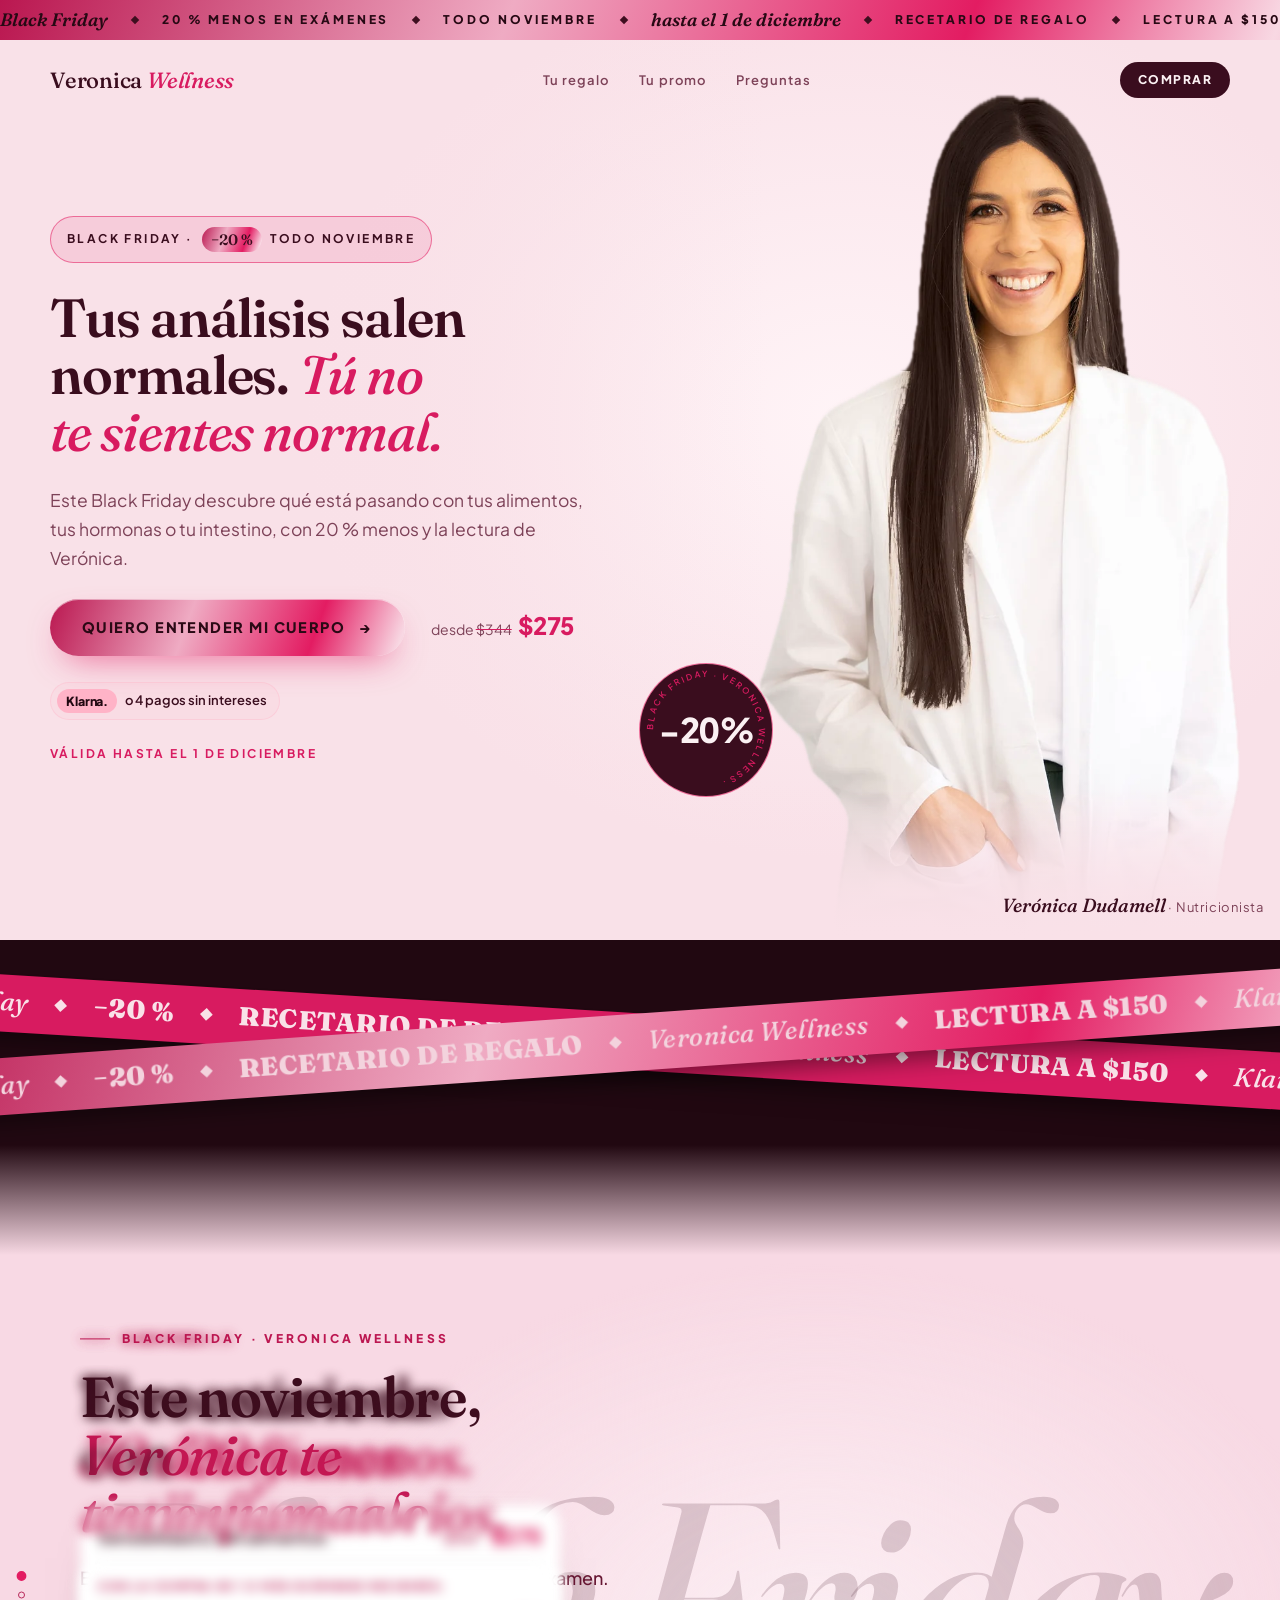
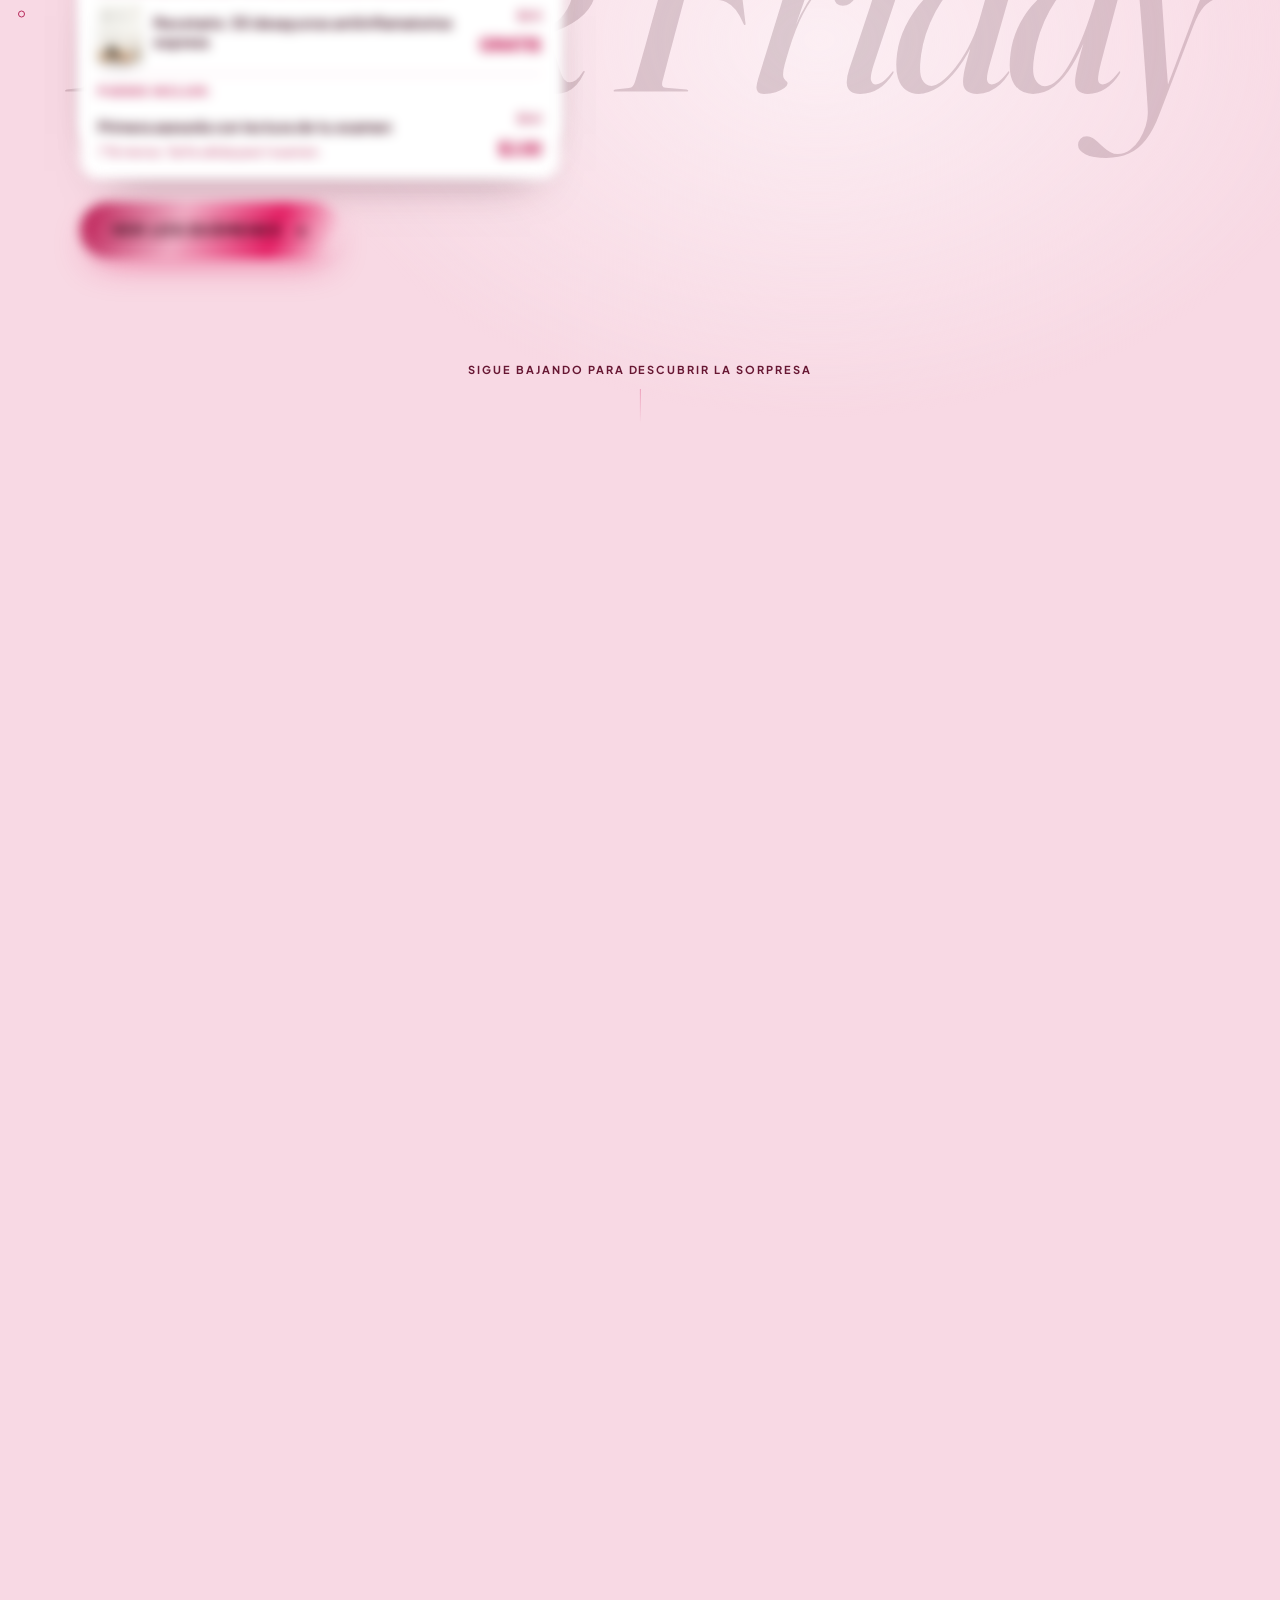
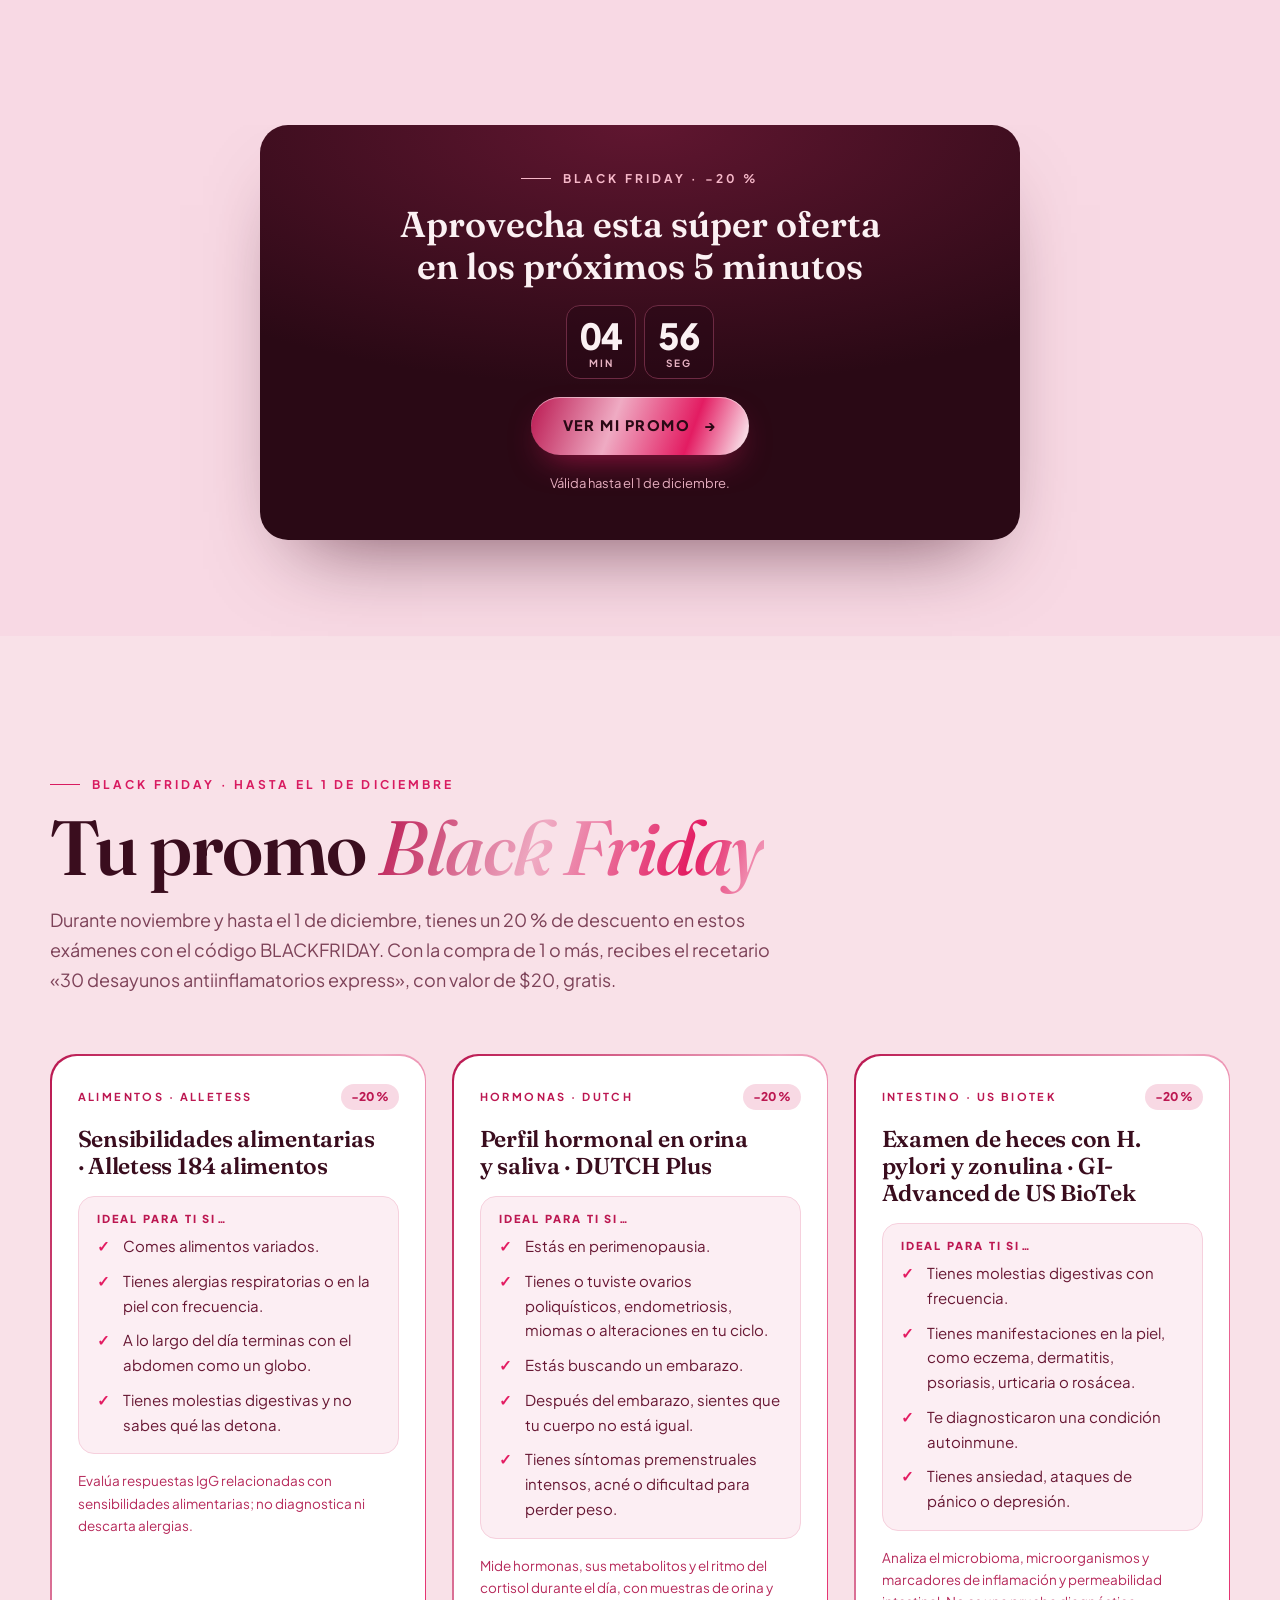
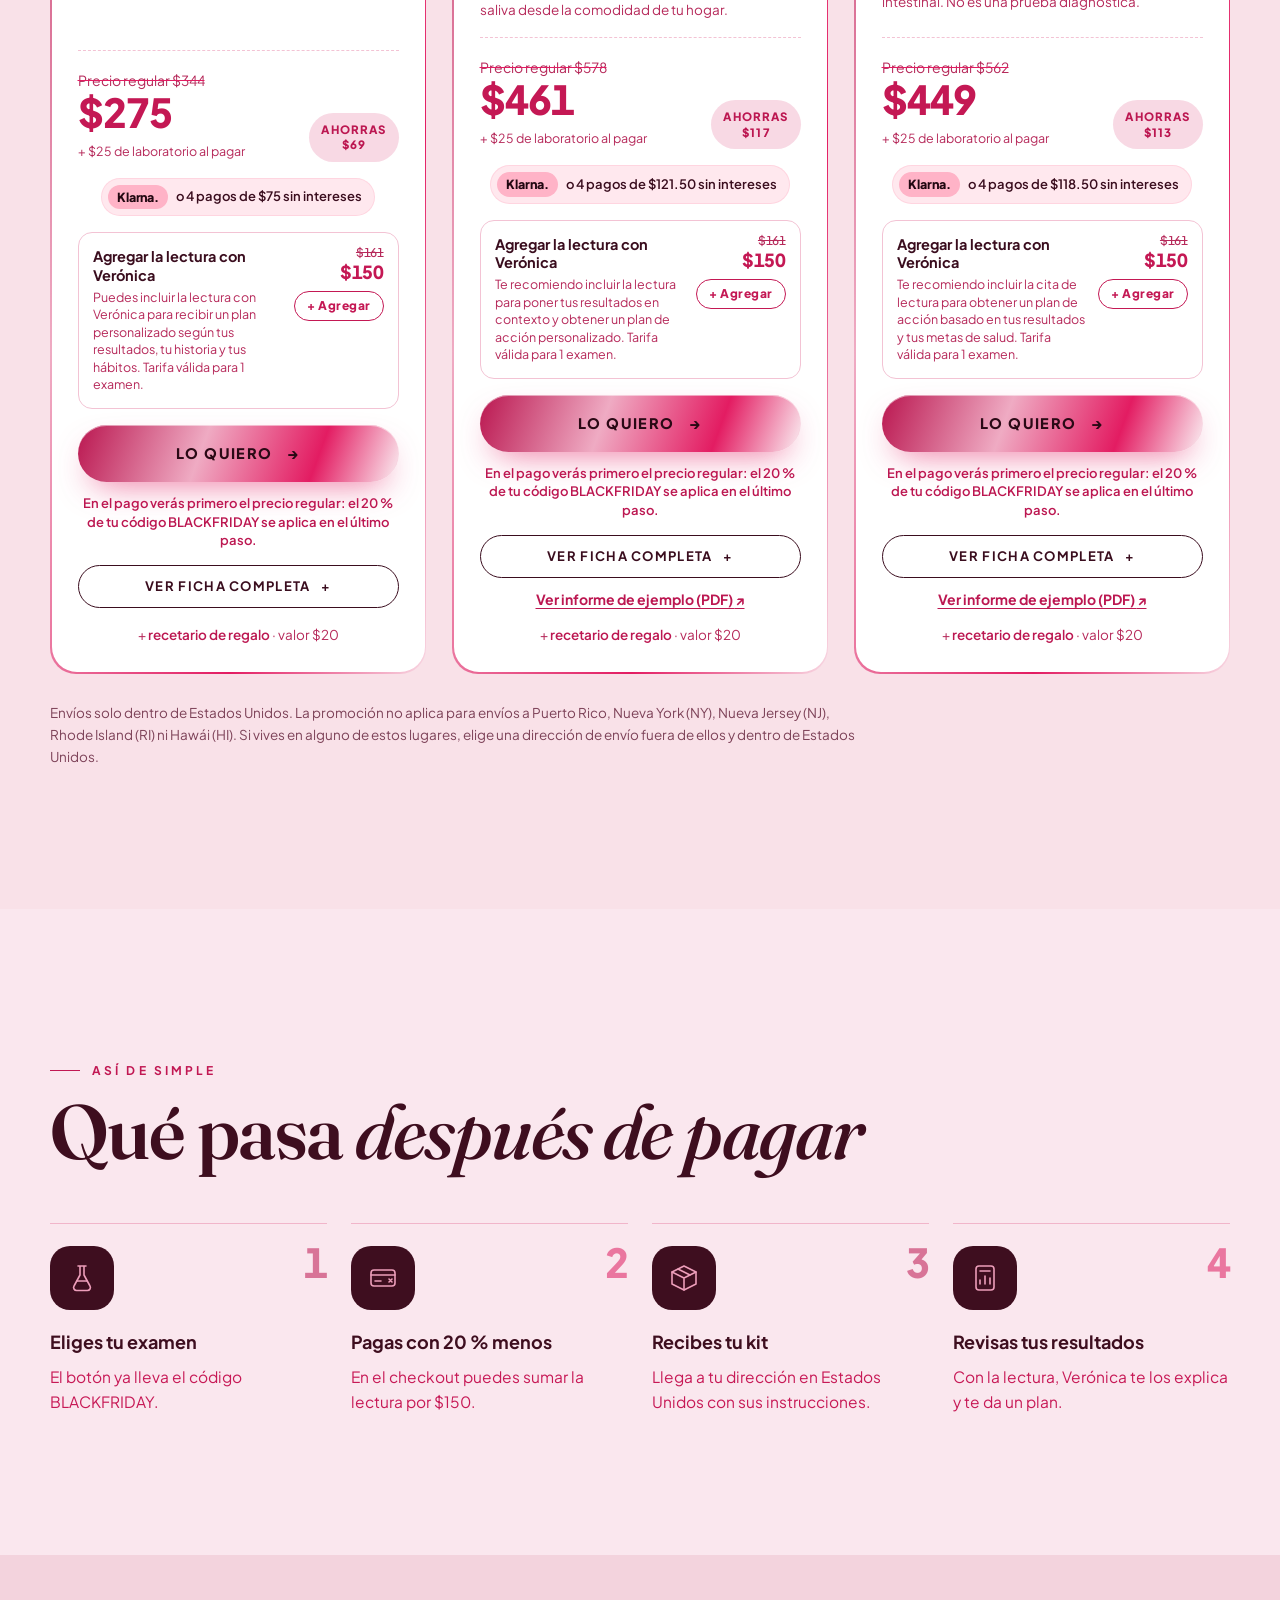
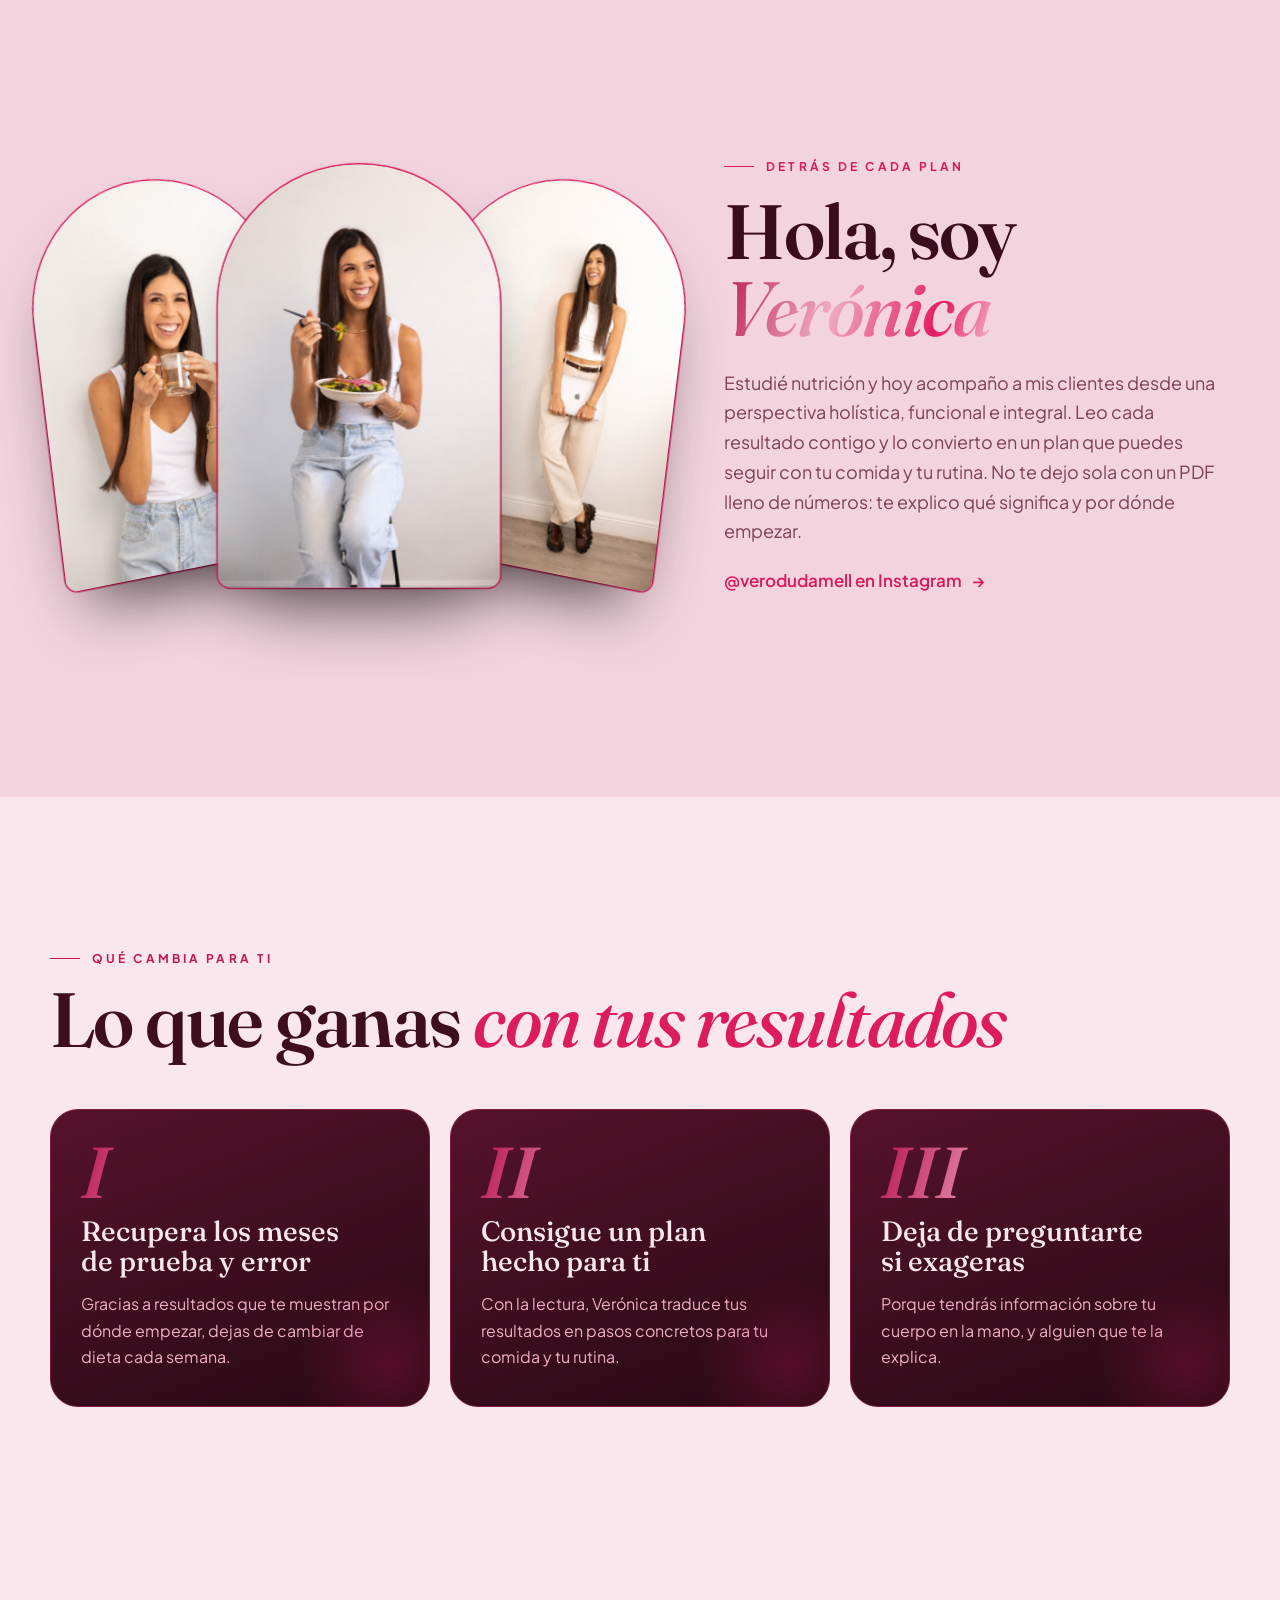
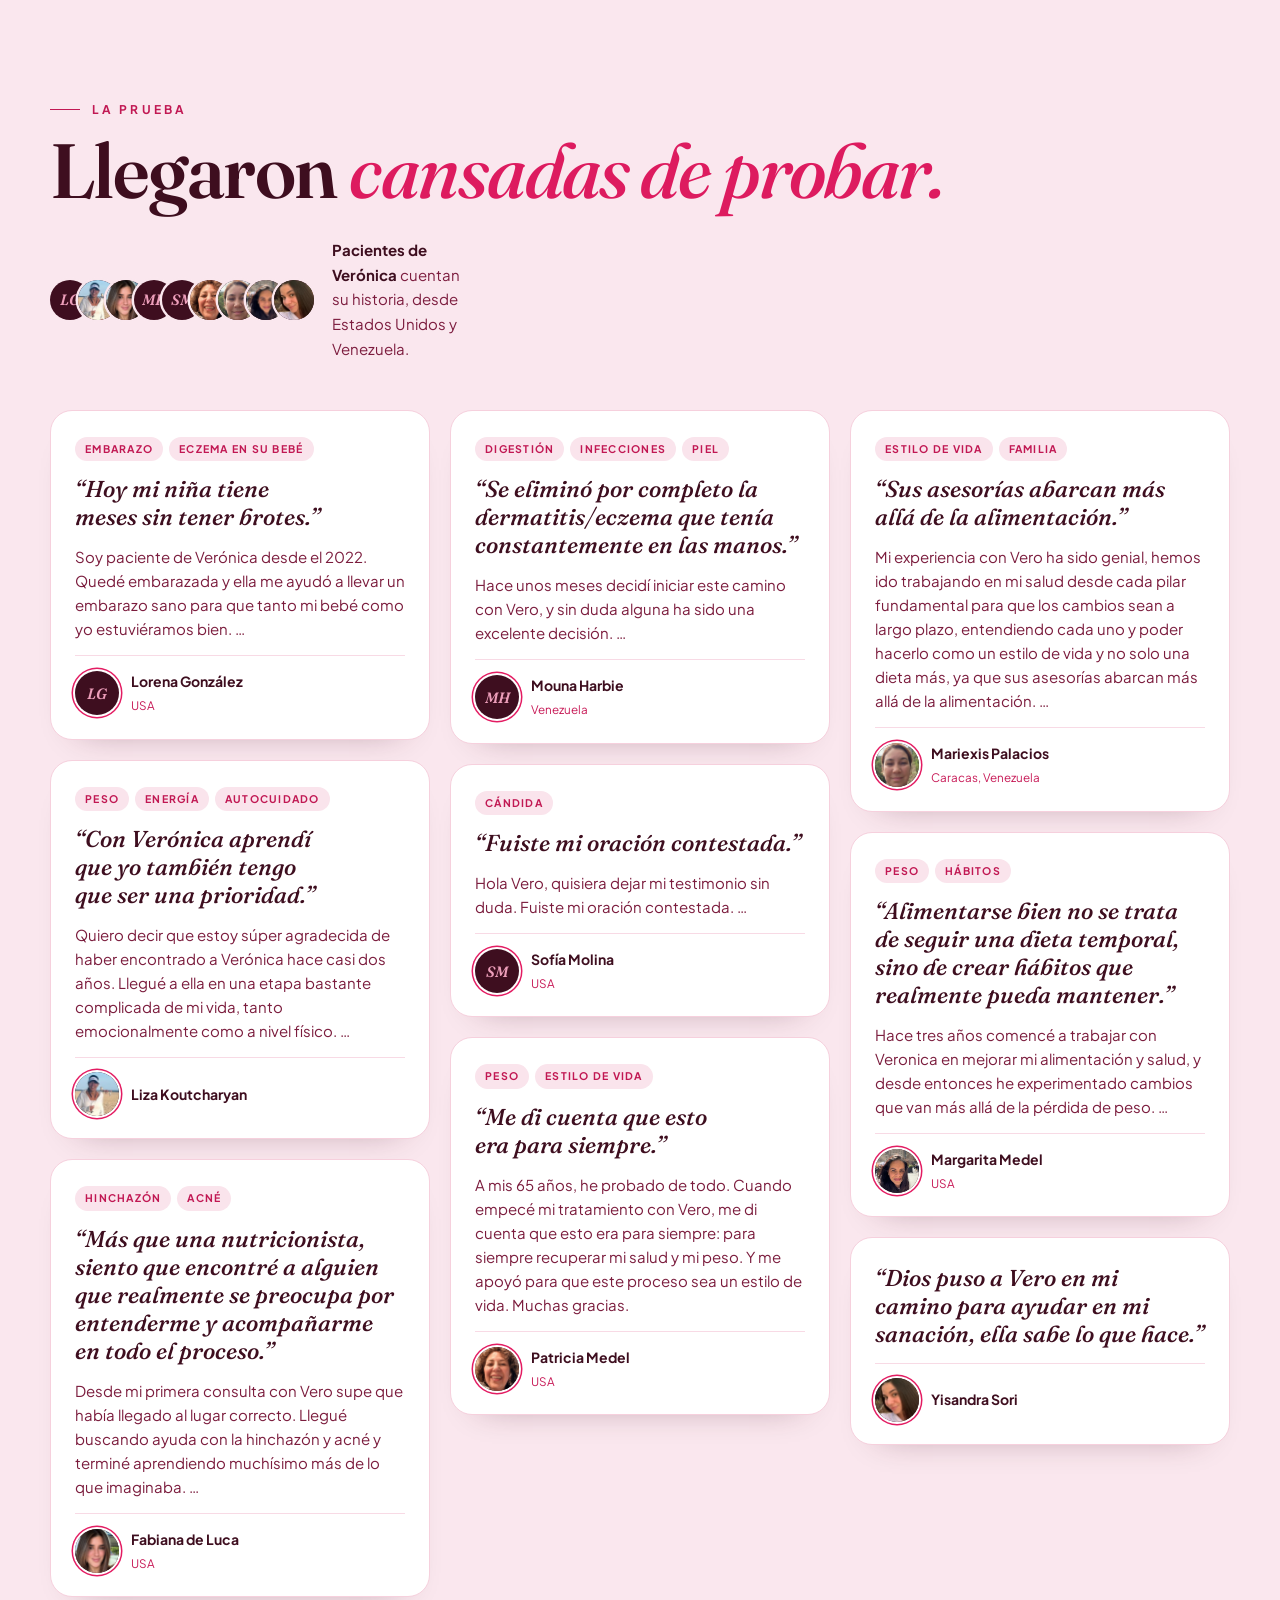
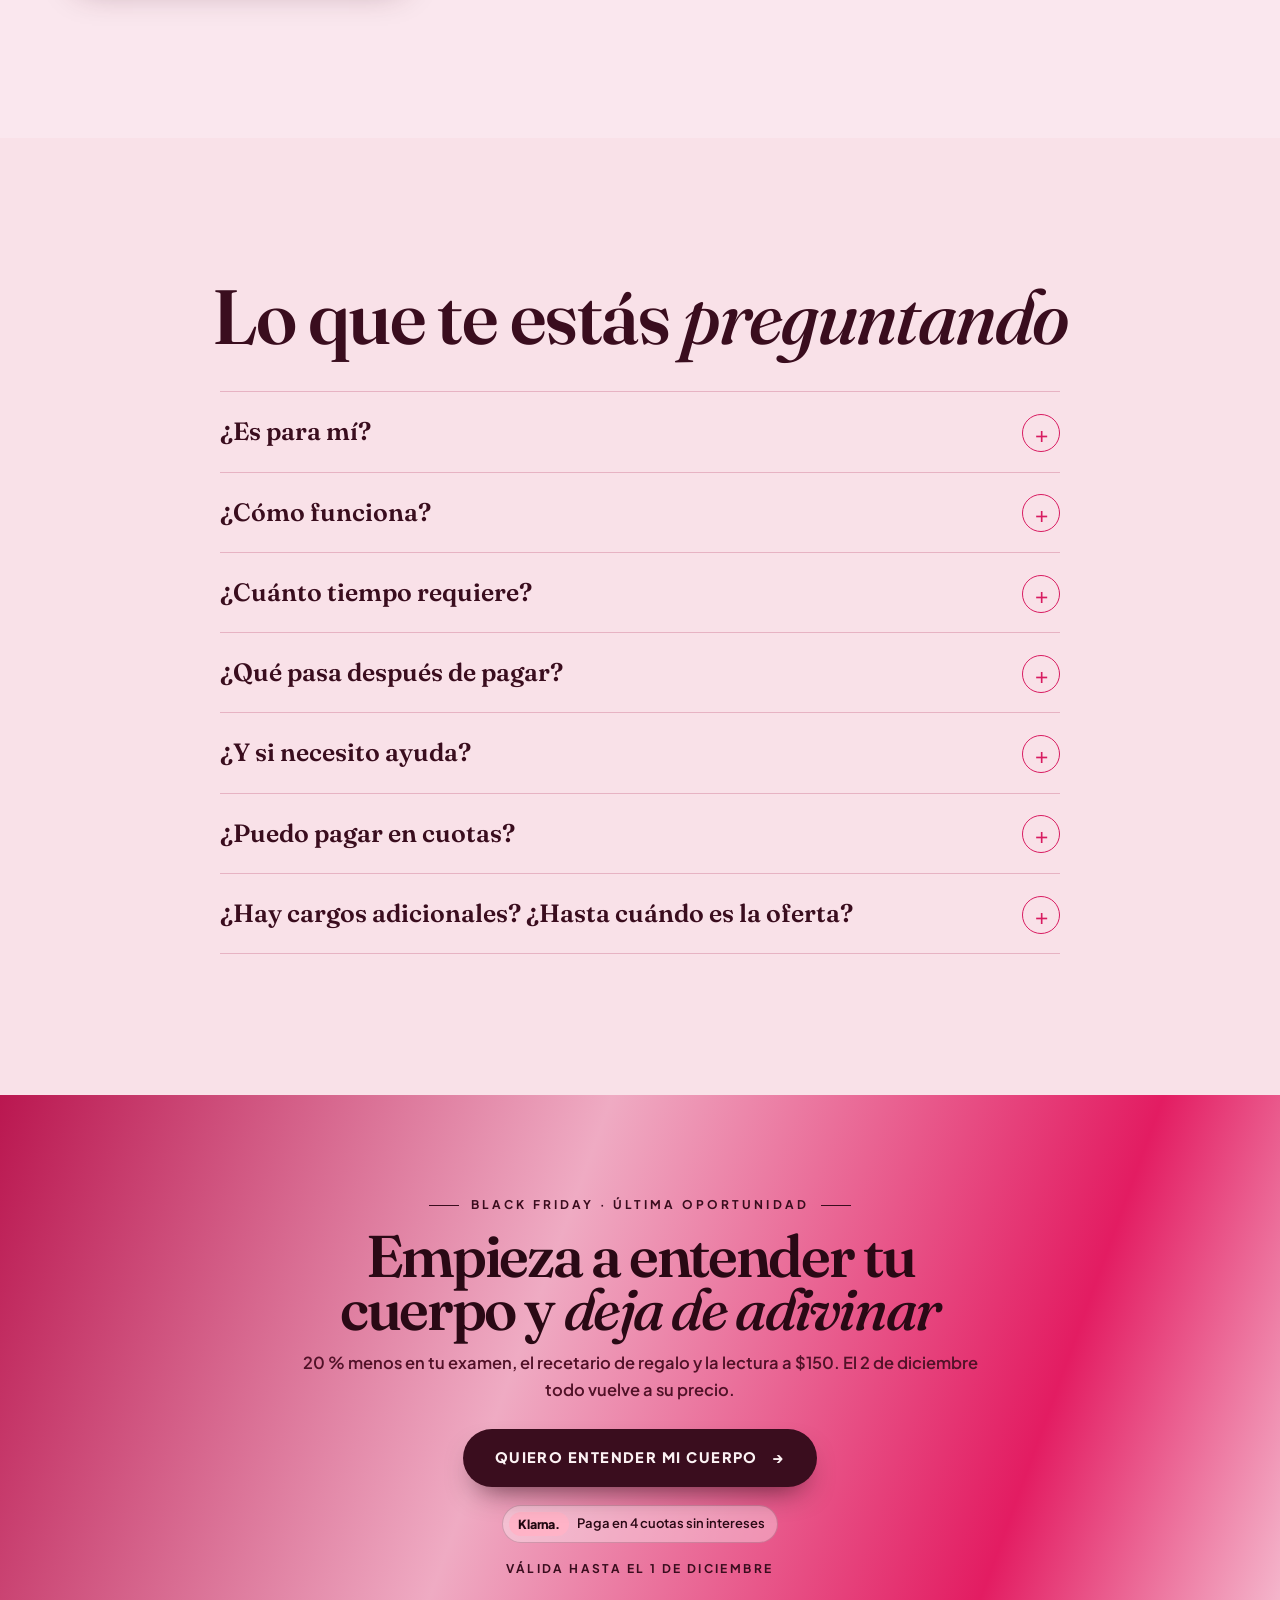
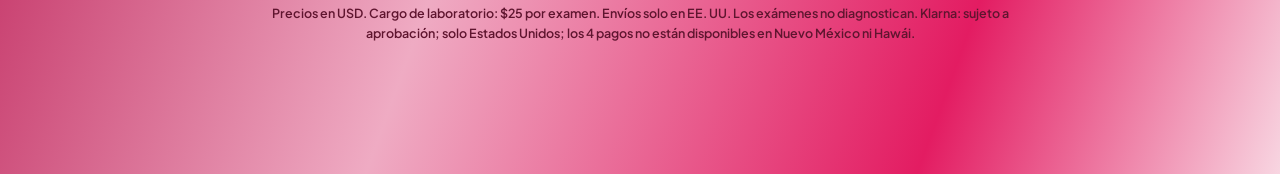
==== commit 1ff0a16c: "Precios Black Friday en dólares enteros terminados en impar (275, 461, 449; ahorros 69, 117, 113) en" ====
--- a/rosa.html
+++ b/rosa.html
@@ -1102,8 +1102,13 @@
   .fee-l { display: block; margin-top: 6px; font-size: 12.5px; color: #b6295a; }
   .promo .price .save { background: #f8d9e4; color: #bc1751; }
   .promo .kl { color: var(--wine); background: rgb(255 179 199 / .3); }
-  .addlec { display: grid; grid-template-columns: 22px 1fr auto; gap: 12px; align-items: start; padding: 14px; border-radius: 14px; border: 1.5px solid #f3c3d4; cursor: pointer; transition: border-color .3s, background .3s; }
-  .addlec input { width: 20px; height: 20px; margin: 2px 0 0; accent-color: #c41854; }
+  .addlec { position: relative; display: grid; grid-template-columns: 1fr auto; gap: 12px; align-items: start; padding: 14px; border-radius: 14px; border: 1.5px solid #f3c3d4; cursor: pointer; transition: border-color .3s, background .3s; }
+  .addlec input { position: absolute; opacity: 0; width: 1px; height: 1px; pointer-events: none; }
+  .addlec:has(input:focus-visible) { outline: 2px solid #c41854; outline-offset: 3px; }
+  .lec-pill { display: block; margin-top: 10px; padding: 8px 12px; border-radius: 999px; border: 1.5px solid #c41854; font: 800 12px/1 var(--sans); letter-spacing: .04em; font-style: normal; color: #c41854; white-space: nowrap; }
+  .lec-pill::before { content: '+ Agregar'; }
+  .with-lec .lec-pill { background: #c41854; color: #ffffff; }
+  .with-lec .lec-pill::before { content: '✓ Agregada'; }
   .addlec b { display: block; font: 700 14.5px/1.3 var(--sans); color: var(--wine); }
   .addlec small { display: block; margin-top: 4px; font-size: 12.5px; line-height: 1.4; color: #b6295a; }
   .addlec em { font-size: 18px; line-height: 1; color: #c41854; text-align: right; }
@@ -1167,7 +1172,7 @@
       <p class="h2-sub">Este Black Friday descubre qué está pasando con tus alimentos, tus hormonas o tu intestino, con 20 % menos y la lectura de Verónica.</p>
       <div class="act">
         <a class="btn" href="#examenes">Quiero entender mi cuerpo <span class="arr">→</span></a>
-        <span class="from">desde <s>$344</s> <b>$275.20</b></span>
+        <span class="from">desde <s>$344</s> <b>$275</b></span>
       </div>
       <span class="kl"><b>Klarna.</b> o 4 pagos sin intereses</span>
       <p class="valid">Válida hasta el 1 de diciembre</p>
@@ -1222,7 +1227,7 @@
       <div class="cap" data-cap="1">
         <span class="eyebrow">Adentro</span>
         <h2 class="hook">Tres exámenes con <em class="foil">20 % menos.</em></h2>
-        <div class="capcard"><ul class="caplist"><li><span>Sensibilidad a 184 alimentos</span><s>$344</s><b>$275.20</b></li><li><span>DUTCH Plus</span><s>$578</s><b>$462.40</b></li><li><span>GI-Advanced</span><s>$562</s><b>$449.60</b></li></ul>
+        <div class="capcard"><ul class="caplist"><li><span>Sensibilidad a 184 alimentos</span><s>$344</s><b>$275</b></li><li><span>DUTCH Plus</span><s>$578</s><b>$461</b></li><li><span>GI-Advanced</span><s>$562</s><b>$449</b></li></ul>
         <span class="kl"><b>Klarna.</b> Paga en 4 cuotas sin intereses</span></div>
       </div>
       <div class="cap" data-cap="2">
@@ -1262,40 +1267,40 @@
       <p class="lead">Durante noviembre y hasta el 1 de diciembre, tienes un 20 % de descuento en estos exámenes con el código BLACKFRIDAY. Con la compra de 1 o más, recibes el recetario «30 desayunos antiinflamatorios express», con valor de $20, gratis.</p>
     </div>
     <div class="cards">
-      <article class="gc rise" data-exam="ali" data-now="275.2"><div class="gc-in">
+      <article class="gc rise" data-exam="ali" data-now="275"><div class="gc-in">
         <div class="gc-top"><span class="lab">Alimentos · Alletess</span><span class="tag20">−20 %</span></div>
         <h3 class="gname">Sensibilidades alimentarias · Alletess 184 alimentos</h3>
         <div class="ideal"><span>Ideal para ti si…</span><ul><li>Comes alimentos variados.</li><li>Tienes alergias respiratorias o en la piel con frecuencia.</li><li>A lo largo del día terminas con el abdomen como un globo.</li><li>Tienes molestias digestivas y no sabes qué las detona.</li></ul></div>
         <p class="note">Evalúa respuestas IgG relacionadas con sensibilidades alimentarias; no diagnostica ni descarta alergias.</p>
-        <div class="price"><div><s>Precio regular $344</s><strong data-count="344" data-to="275.2">$275.20</strong><small class="fee-l">+ $25 de laboratorio al pagar</small></div><span class="save">ahorras<br>$68.80</span></div>
-        <span class="kl"><b>Klarna.</b> <span>o 4 pagos de <i data-kl>$75.05</i> sin intereses</span></span>
-        <label class="addlec"><input type="checkbox" data-lec><span><b>Agregar la lectura con Verónica</b><small>Puedes incluir la lectura con Verónica para recibir un plan personalizado según tus resultados, tu historia y tus hábitos. Tarifa válida para 1 examen.</small></span><em><s>$161</s>$150</em></label>
+        <div class="price"><div><s>Precio regular $344</s><strong data-count="344" data-to="275">$275</strong><small class="fee-l">+ $25 de laboratorio al pagar</small></div><span class="save">ahorras<br>$69</span></div>
+        <span class="kl"><b>Klarna.</b> <span>o 4 pagos de <i data-kl>$75</i> sin intereses</span></span>
+        <label class="addlec"><input type="checkbox" data-lec><span><b>Agregar la lectura con Verónica</b><small>Puedes incluir la lectura con Verónica para recibir un plan personalizado según tus resultados, tu historia y tus hábitos. Tarifa válida para 1 examen.</small></span><em><s>$161</s>$150<i class="lec-pill" aria-hidden="true"></i></em></label>
         <a class="btn" data-buy href="https://veronicawellness.com/checkout/examenes/?examen=184-igg-food-sensitivity-panel&amp;cupon=BLACKFRIDAY" target="_blank" rel="noopener">Lo quiero <span class="arr">→</span></a>
         <p class="pnote">En el pago verás primero el precio regular: el 20 % de tu código BLACKFRIDAY se aplica en el último paso.</p>
         <div class="gc-links"><button type="button" class="more" data-ficha>Ver ficha completa <span aria-hidden="true">+</span></button></div>
         <p class="gift">+ <b>recetario de regalo</b> · valor $20</p>
       </div></article>
-      <article class="gc rise" data-exam="hor" data-now="462.4"><div class="gc-in">
+      <article class="gc rise" data-exam="hor" data-now="461"><div class="gc-in">
         <div class="gc-top"><span class="lab">Hormonas · DUTCH</span><span class="tag20">−20 %</span></div>
         <h3 class="gname">Perfil hormonal en orina y saliva · DUTCH Plus</h3>
         <div class="ideal"><span>Ideal para ti si…</span><ul><li>Estás en perimenopausia.</li><li>Tienes o tuviste ovarios poliquísticos, endometriosis, miomas o alteraciones en tu ciclo.</li><li>Estás buscando un embarazo.</li><li>Después del embarazo, sientes que tu cuerpo no está igual.</li><li>Tienes síntomas premenstruales intensos, acné o dificultad para perder peso.</li></ul></div>
         <p class="note">Mide hormonas, sus metabolitos y el ritmo del cortisol durante el día, con muestras de orina y saliva desde la comodidad de tu hogar.</p>
-        <div class="price"><div><s>Precio regular $578</s><strong data-count="578" data-to="462.4">$462.40</strong><small class="fee-l">+ $25 de laboratorio al pagar</small></div><span class="save">ahorras<br>$115.60</span></div>
-        <span class="kl"><b>Klarna.</b> <span>o 4 pagos de <i data-kl>$121.85</i> sin intereses</span></span>
-        <label class="addlec"><input type="checkbox" data-lec><span><b>Agregar la lectura con Verónica</b><small>Te recomiendo incluir la lectura para poner tus resultados en contexto y obtener un plan de acción personalizado. Tarifa válida para 1 examen.</small></span><em><s>$161</s>$150</em></label>
+        <div class="price"><div><s>Precio regular $578</s><strong data-count="578" data-to="461">$461</strong><small class="fee-l">+ $25 de laboratorio al pagar</small></div><span class="save">ahorras<br>$117</span></div>
+        <span class="kl"><b>Klarna.</b> <span>o 4 pagos de <i data-kl>$121.50</i> sin intereses</span></span>
+        <label class="addlec"><input type="checkbox" data-lec><span><b>Agregar la lectura con Verónica</b><small>Te recomiendo incluir la lectura para poner tus resultados en contexto y obtener un plan de acción personalizado. Tarifa válida para 1 examen.</small></span><em><s>$161</s>$150<i class="lec-pill" aria-hidden="true"></i></em></label>
         <a class="btn" data-buy href="https://veronicawellness.com/checkout/examenes/?examen=dutch-plus-hormonas-sexuales-adrenal&amp;cupon=BLACKFRIDAY" target="_blank" rel="noopener">Lo quiero <span class="arr">→</span></a>
         <p class="pnote">En el pago verás primero el precio regular: el 20 % de tu código BLACKFRIDAY se aplica en el último paso.</p>
         <div class="gc-links"><button type="button" class="more" data-ficha>Ver ficha completa <span aria-hidden="true">+</span></button><a class="sample" href="https://dutchtest.com/api/files/file/Female%20DUTCH%20Plus.pdf" target="_blank" rel="noopener">Ver informe de ejemplo (PDF) <span aria-hidden="true">↗</span></a></div>
         <p class="gift">+ <b>recetario de regalo</b> · valor $20</p>
       </div></article>
-      <article class="gc rise" data-exam="gi" data-now="449.6"><div class="gc-in">
+      <article class="gc rise" data-exam="gi" data-now="449"><div class="gc-in">
         <div class="gc-top"><span class="lab">Intestino · US BioTek</span><span class="tag20">−20 %</span></div>
         <h3 class="gname">Examen de heces con H. pylori y zonulina · GI-Advanced de US BioTek</h3>
         <div class="ideal"><span>Ideal para ti si…</span><ul><li>Tienes molestias digestivas con frecuencia.</li><li>Tienes manifestaciones en la piel, como eczema, dermatitis, psoriasis, urticaria o rosácea.</li><li>Te diagnosticaron una condición autoinmune.</li><li>Tienes ansiedad, ataques de pánico o depresión.</li></ul></div>
         <p class="note">Analiza el microbioma, microorganismos y marcadores de inflamación y permeabilidad intestinal. No es una prueba diagnóstica.</p>
-        <div class="price"><div><s>Precio regular $562</s><strong data-count="562" data-to="449.6">$449.60</strong><small class="fee-l">+ $25 de laboratorio al pagar</small></div><span class="save">ahorras<br>$112.40</span></div>
-        <span class="kl"><b>Klarna.</b> <span>o 4 pagos de <i data-kl>$118.65</i> sin intereses</span></span>
-        <label class="addlec"><input type="checkbox" data-lec><span><b>Agregar la lectura con Verónica</b><small>Te recomiendo incluir la cita de lectura para obtener un plan de acción basado en tus resultados y tus metas de salud. Tarifa válida para 1 examen.</small></span><em><s>$161</s>$150</em></label>
+        <div class="price"><div><s>Precio regular $562</s><strong data-count="562" data-to="449">$449</strong><small class="fee-l">+ $25 de laboratorio al pagar</small></div><span class="save">ahorras<br>$113</span></div>
+        <span class="kl"><b>Klarna.</b> <span>o 4 pagos de <i data-kl>$118.50</i> sin intereses</span></span>
+        <label class="addlec"><input type="checkbox" data-lec><span><b>Agregar la lectura con Verónica</b><small>Te recomiendo incluir la cita de lectura para obtener un plan de acción basado en tus resultados y tus metas de salud. Tarifa válida para 1 examen.</small></span><em><s>$161</s>$150<i class="lec-pill" aria-hidden="true"></i></em></label>
         <a class="btn" data-buy href="https://veronicawellness.com/checkout/examenes/?examen=gi-advanced-profile-includes-zonulin-and-h-pylori&amp;cupon=BLACKFRIDAY" target="_blank" rel="noopener">Lo quiero <span class="arr">→</span></a>
         <p class="pnote">En el pago verás primero el precio regular: el 20 % de tu código BLACKFRIDAY se aplica en el último paso.</p>
         <div class="gc-links"><button type="button" class="more" data-ficha>Ver ficha completa <span aria-hidden="true">+</span></button><a class="sample" href="https://www.usbiotek.com/hubfs/Content/Connection%20Model/Sample%20Reports/Sample%20Report%20-%20Microbiome%20-%20GI%20Advanced.pdf" target="_blank" rel="noopener">Ver informe de ejemplo (PDF) <span aria-hidden="true">↗</span></a></div>
@@ -1524,7 +1529,7 @@
     const base = buy.href, now = +card.dataset.now;
     box.addEventListener('change', () => {
       buy.href = box.checked ? base + '&lectura=LAYER_SESSION' : base;
-      kl.textContent = '$' + ((now + 25 + (box.checked ? 150 : 0)) / 4).toFixed(2);
+      kl.textContent = fmt((now + 25 + (box.checked ? 150 : 0)) / 4);
       card.classList.toggle('with-lec', box.checked);
     });
   });
@@ -1592,7 +1597,7 @@
       get: ["El resultado de tu examen entre 2 y 3 semanas después de enviar tu muestra.", "El recetario «30 desayunos antiinflamatorios express» de regalo, con valor de $20.", "Si agregas la lectura con Verónica, un plan personalizado según tus resultados, tu historia y tus hábitos: $150 en vez de $161, 7 % menos; tarifa válida para 1 examen."],
       sample: "La muestra es de sangre y se recoge con un pequeño pinchazo en el dedo. Las lancetas vienen dentro del kit que recibirás en tu dirección de preferencia en Estados Unidos.",
       note: 'No diagnostica alergias: orienta una dieta de eliminación.',
-      was: 344, now: 275.2, save: 68.8, report: null, id: '184-igg-food-sensitivity-panel',
+      was: 344, now: 275, save: 69, report: null, id: '184-igg-food-sensitivity-panel',
     },
     hor: {
       lab: 'Hormonas · DUTCH', name: 'DUTCH Plus (hormonas sexuales y adrenales)',
@@ -1603,7 +1608,7 @@
       get: ["Los resultados de tu examen DUTCH Plus.", "El recetario «30 desayunos antiinflamatorios express» de regalo, con valor de $20.", "Si agregas la lectura con Verónica, una revisión de tus resultados en contexto y un plan de acción personalizado: $150 en vez de $161, 7 % menos; tarifa válida para 1 examen."],
       sample: "Recoges las muestras de orina seca y saliva desde la comodidad de tu hogar, con el kit enviado a tu dirección en Estados Unidos.",
       note: 'Los exámenes no diagnostican: dan información para orientar tu plan.',
-      was: 578, now: 462.4, save: 115.6, report: "https://dutchtest.com/api/files/file/Female%20DUTCH%20Plus.pdf", id: 'dutch-plus-hormonas-sexuales-adrenal',
+      was: 578, now: 461, save: 117, report: "https://dutchtest.com/api/files/file/Female%20DUTCH%20Plus.pdf", id: 'dutch-plus-hormonas-sexuales-adrenal',
     },
     gi: {
       lab: 'Intestino · US BioTek', name: 'GI-Advanced Profile (incluye zonulina y H. pylori)',
@@ -1614,7 +1619,7 @@
       get: ["Los resultados de tu examen GI-Advanced.", "El recetario «30 desayunos antiinflamatorios express» de regalo, con valor de $20.", "Si agregas la lectura con Verónica, un plan de acción basado en tus resultados y tus metas de salud: $150 en vez de $161, 7 % menos; tarifa válida para 1 examen."],
       sample: "Recoges una muestra de heces en casa con el kit enviado a tu dirección en Estados Unidos.",
       note: 'Los exámenes no diagnostican: dan información para orientar tu plan.',
-      was: 562, now: 449.6, save: 112.4, report: "https://www.usbiotek.com/hubfs/Content/Connection%20Model/Sample%20Reports/Sample%20Report%20-%20Microbiome%20-%20GI%20Advanced.pdf", id: 'gi-advanced-profile-includes-zonulin-and-h-pylori',
+      was: 562, now: 449, save: 113, report: "https://www.usbiotek.com/hubfs/Content/Connection%20Model/Sample%20Reports/Sample%20Report%20-%20Microbiome%20-%20GI%20Advanced.pdf", id: 'gi-advanced-profile-includes-zonulin-and-h-pylori',
     },
   };
   const dlg = document.querySelector('[data-ficha-dlg]');
@@ -1638,7 +1643,7 @@
       </div>
       <p class="fnote">${f.note}</p>
       <div class="fbuy">
-        <div class="pr"><s>$${f.was}</s><strong>${fmt(f.now)}</strong><em>Ahorras ${fmt(f.save)}</em><span class="kl"><b>Klarna.</b> o 4 pagos de $${((f.now + 25) / 4).toFixed(2)} sin intereses</span><small class="fee-l">+ $25 de laboratorio al pagar · En el pago verás primero el precio regular: el 20 % de tu código BLACKFRIDAY se aplica en el último paso.</small></div>
+        <div class="pr"><s>$${f.was}</s><strong>${fmt(f.now)}</strong><em>Ahorras ${fmt(f.save)}</em><span class="kl"><b>Klarna.</b> o 4 pagos de ${fmt((f.now + 25) / 4)} sin intereses</span><small class="fee-l">+ $25 de laboratorio al pagar · En el pago verás primero el precio regular: el 20 % de tu código BLACKFRIDAY se aplica en el último paso.</small></div>
         <a class="btn" href="https://veronicawellness.com/checkout/examenes/?examen=${f.id}&cupon=BLACKFRIDAY" target="_blank" rel="noopener">Comprar mi examen <span class="arr">→</span></a>
       </div>`;
     sheet.scrollTop = 0;
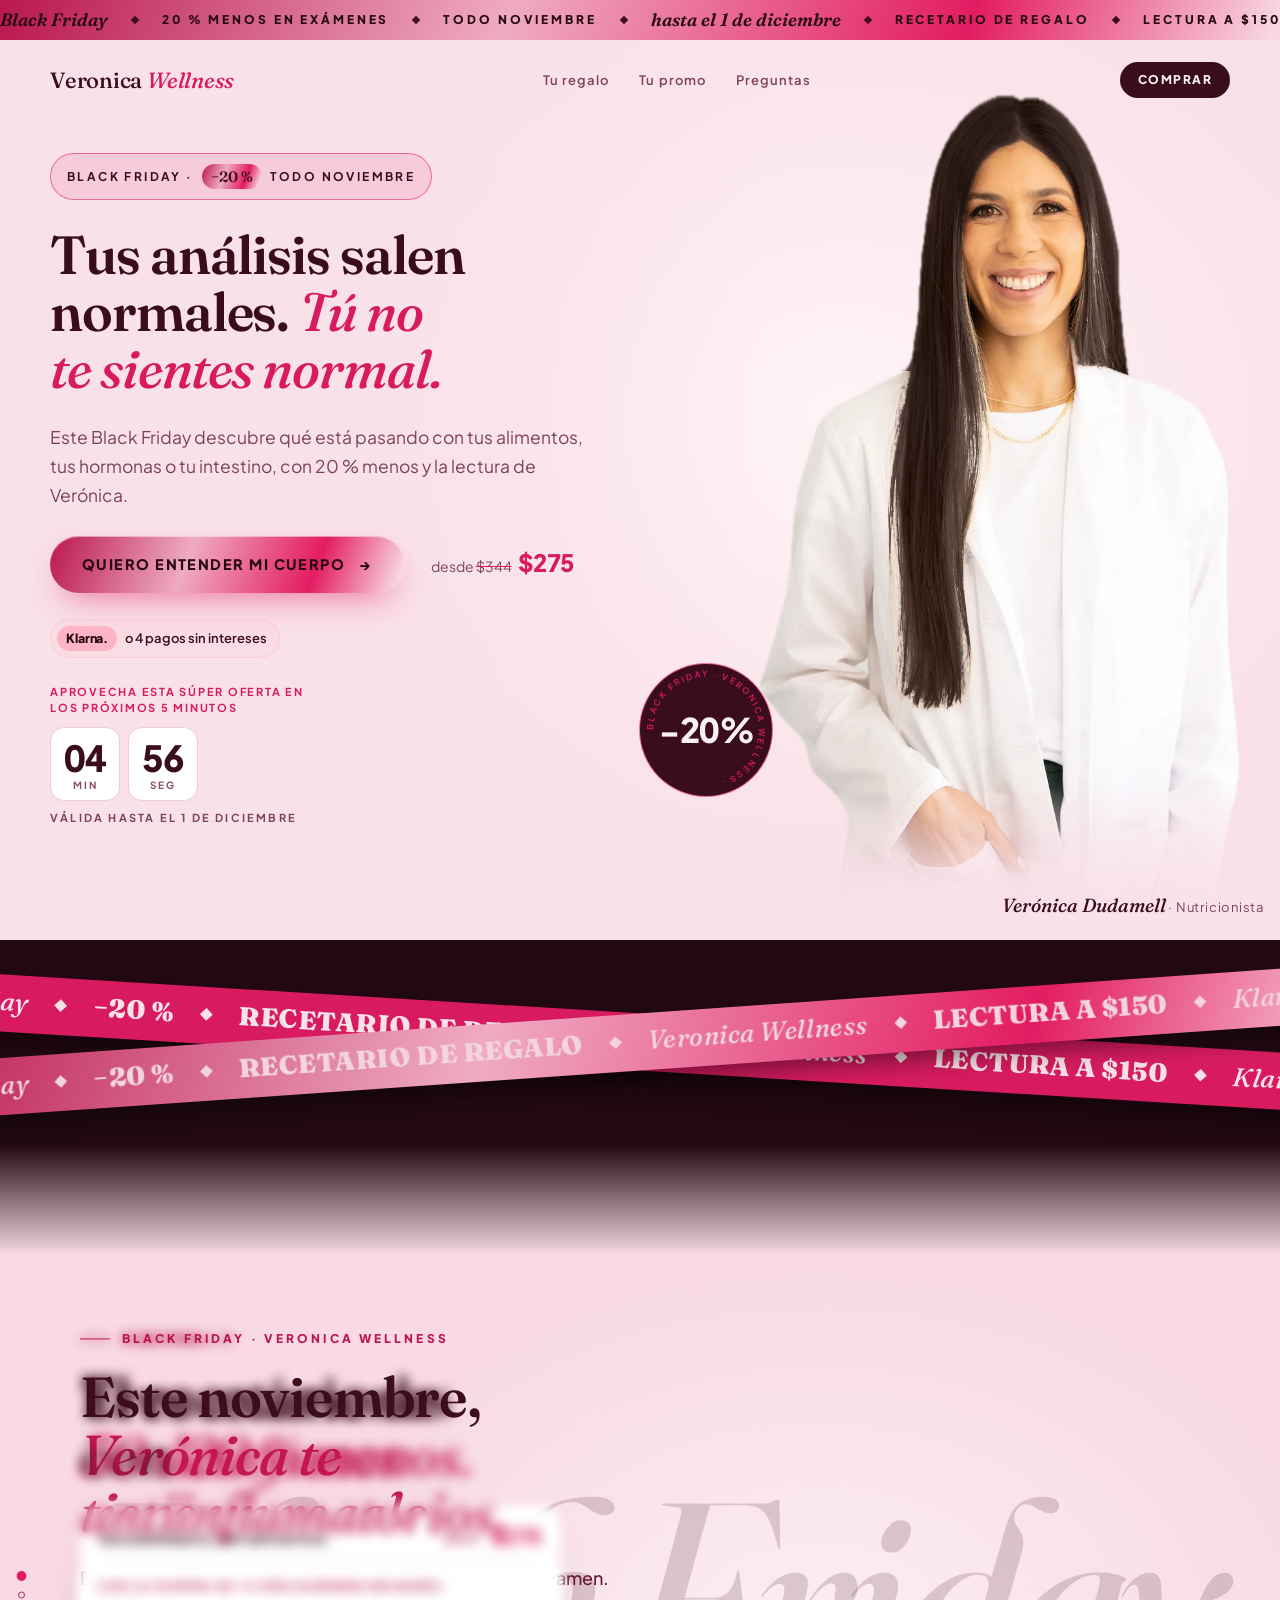
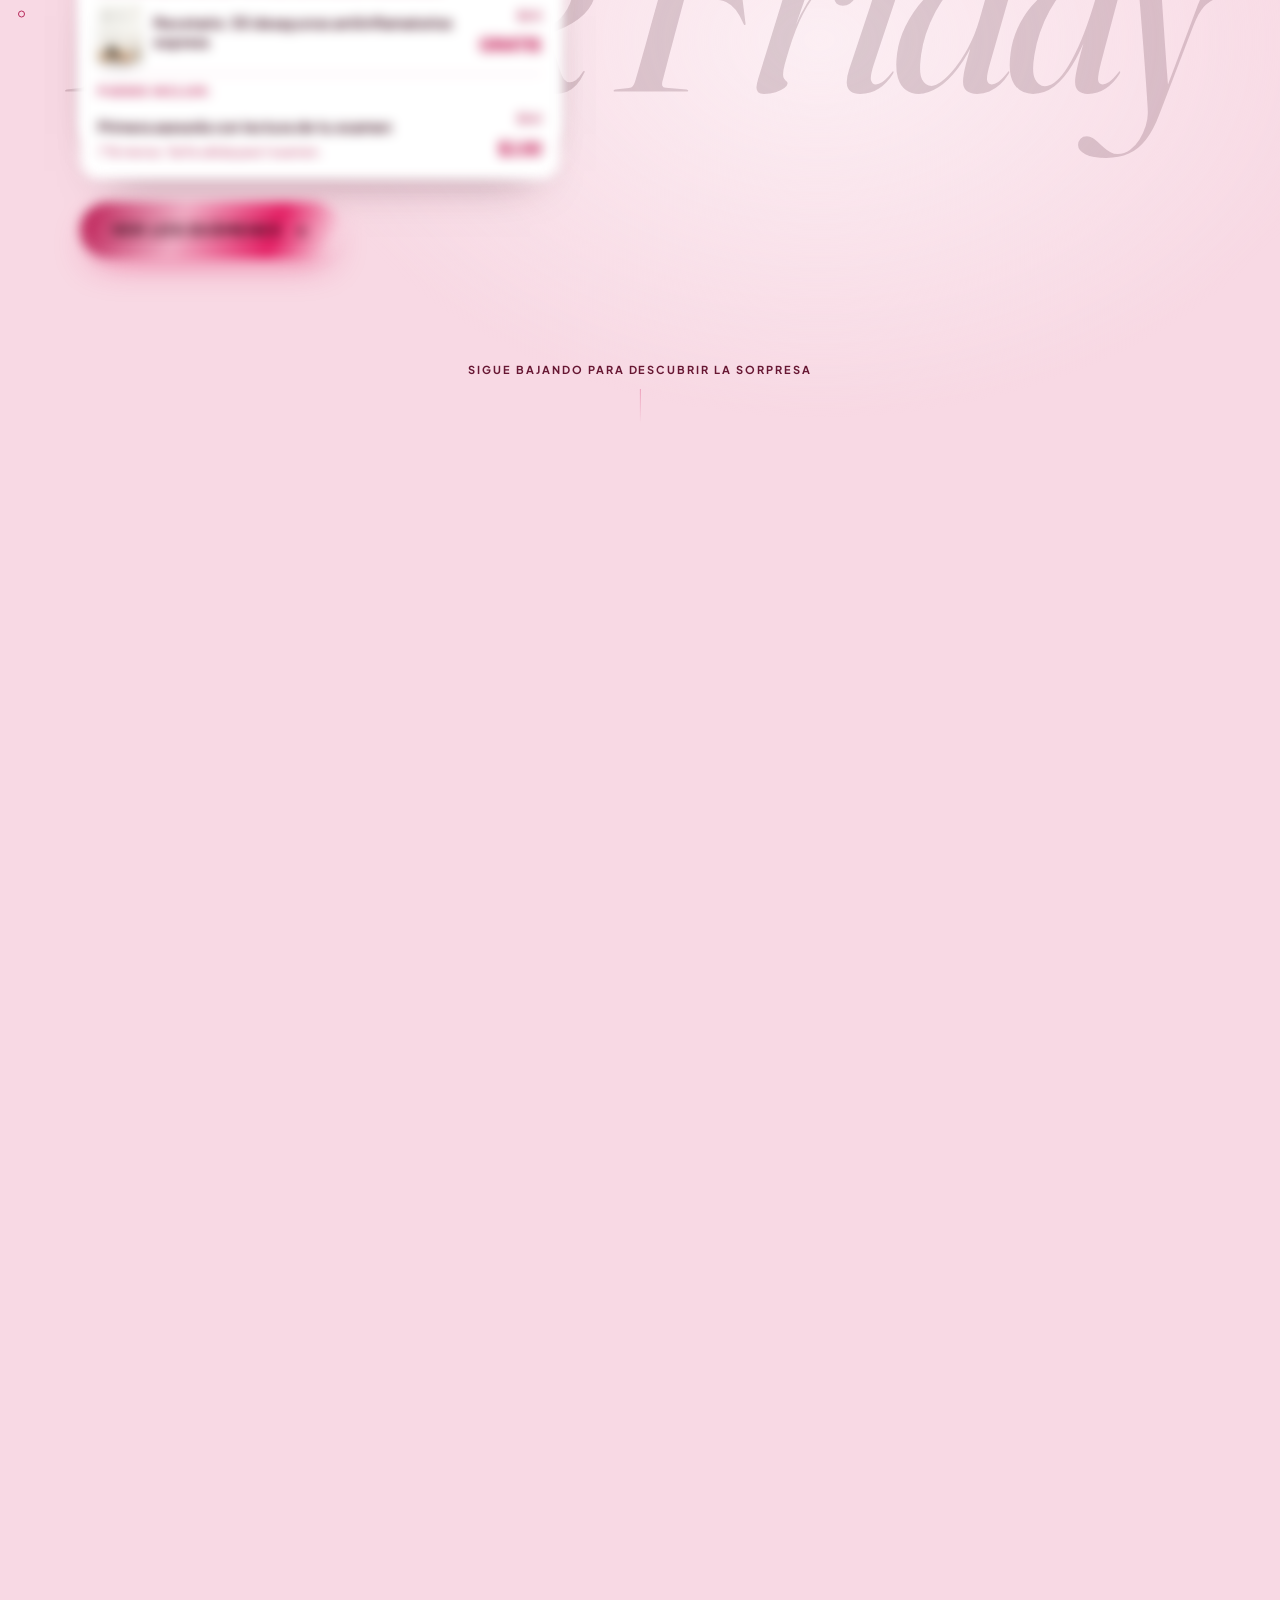
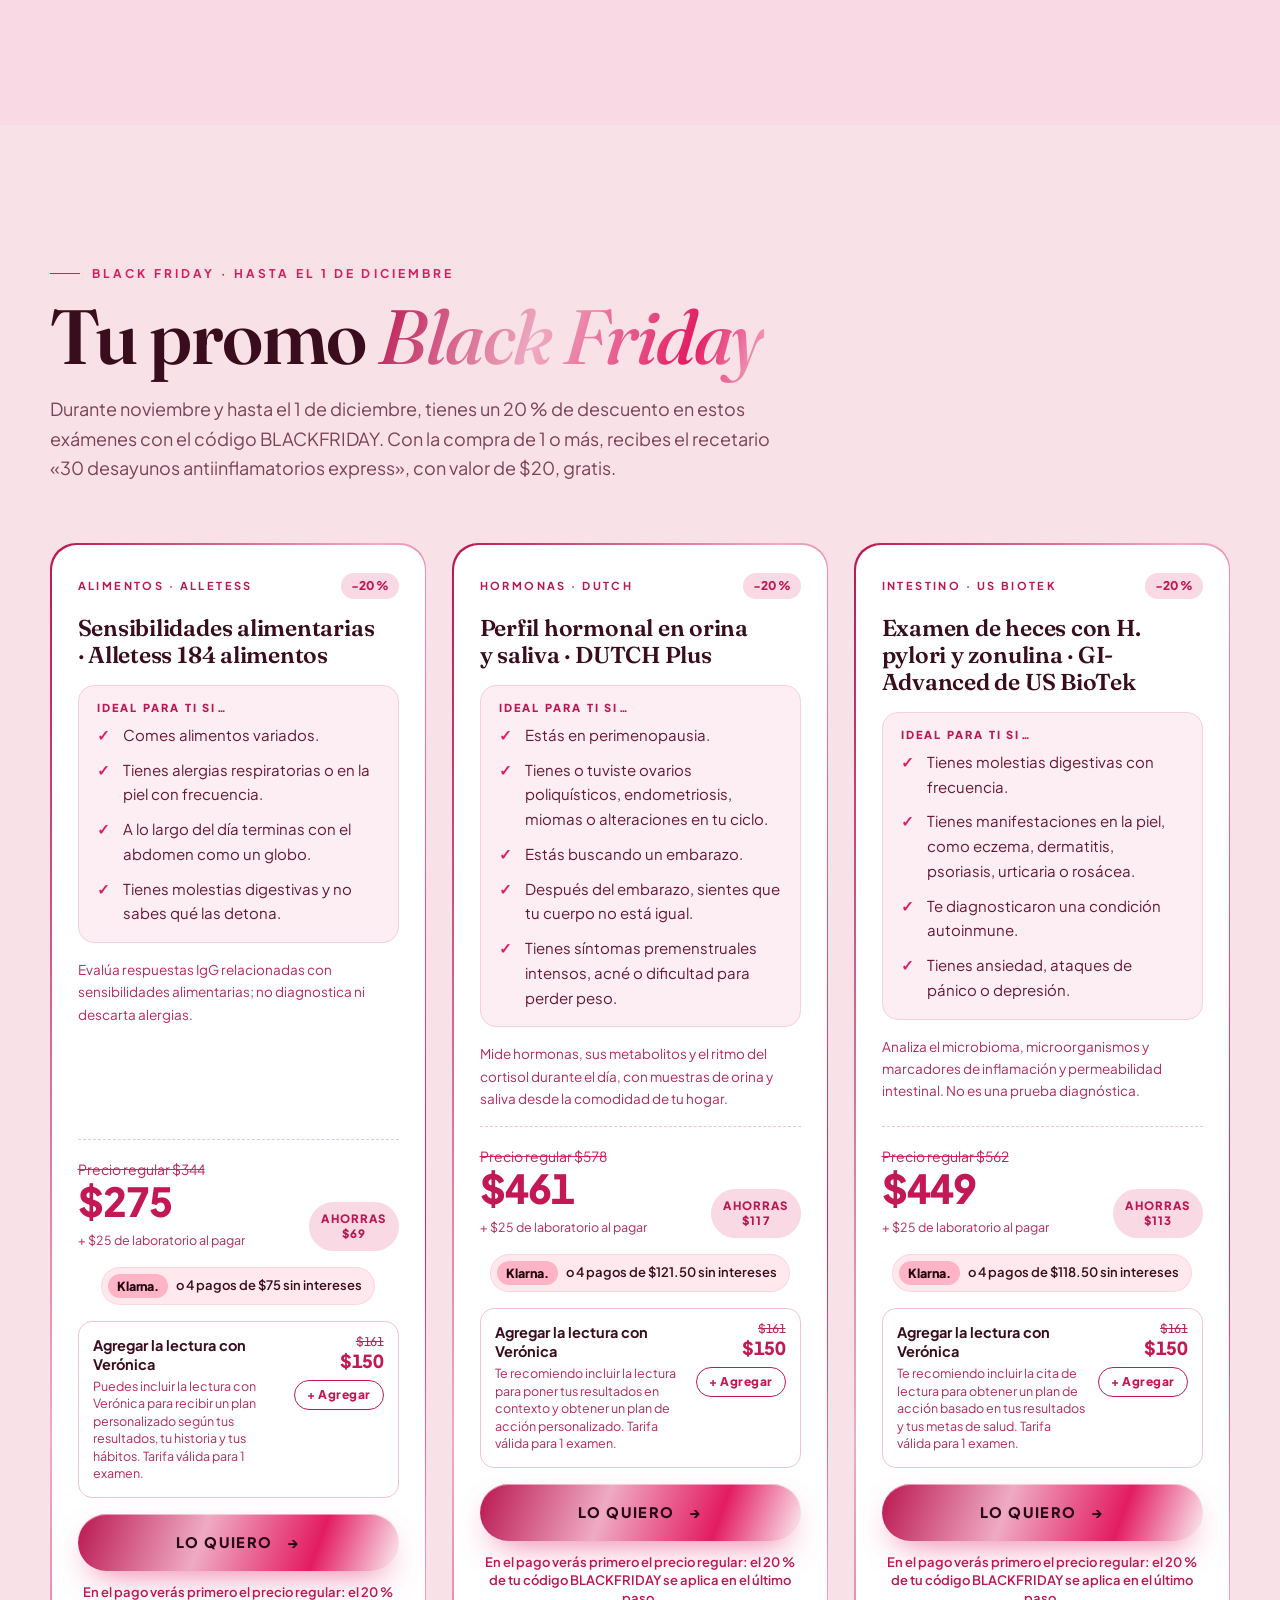
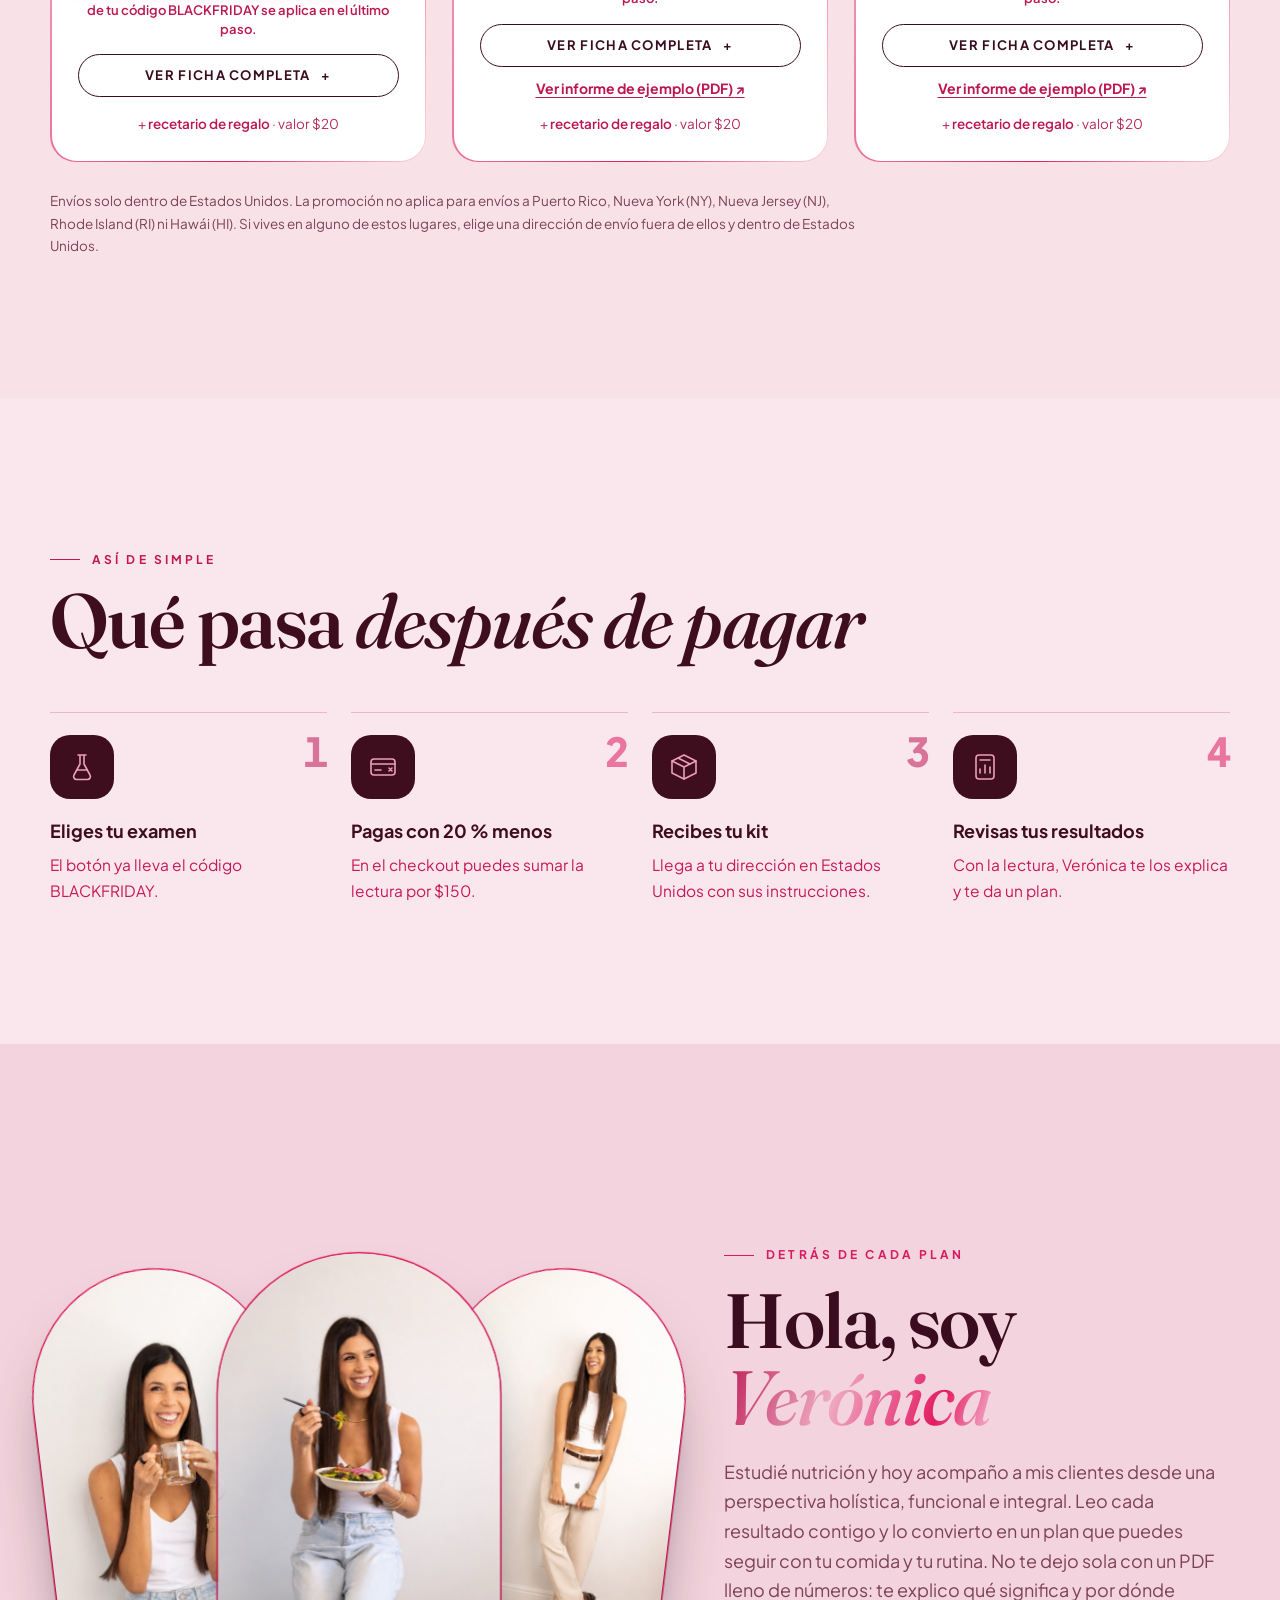
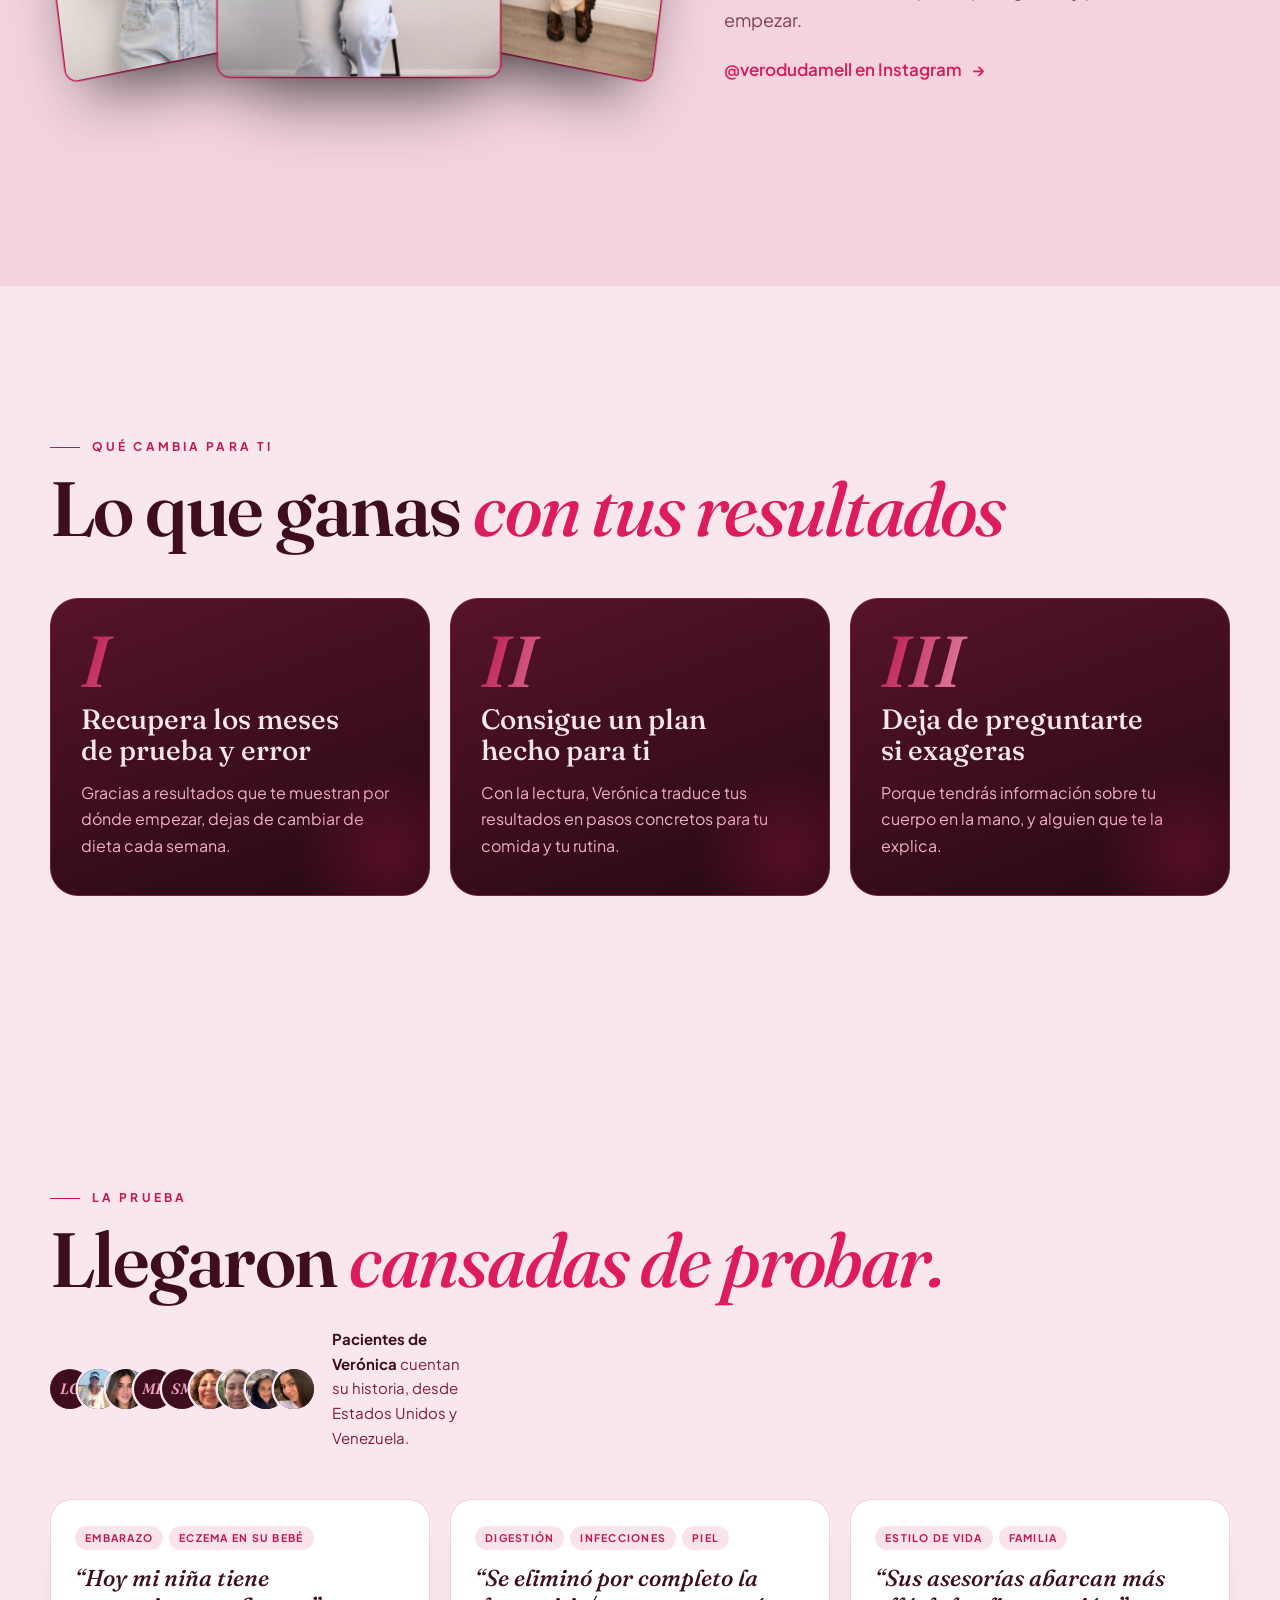
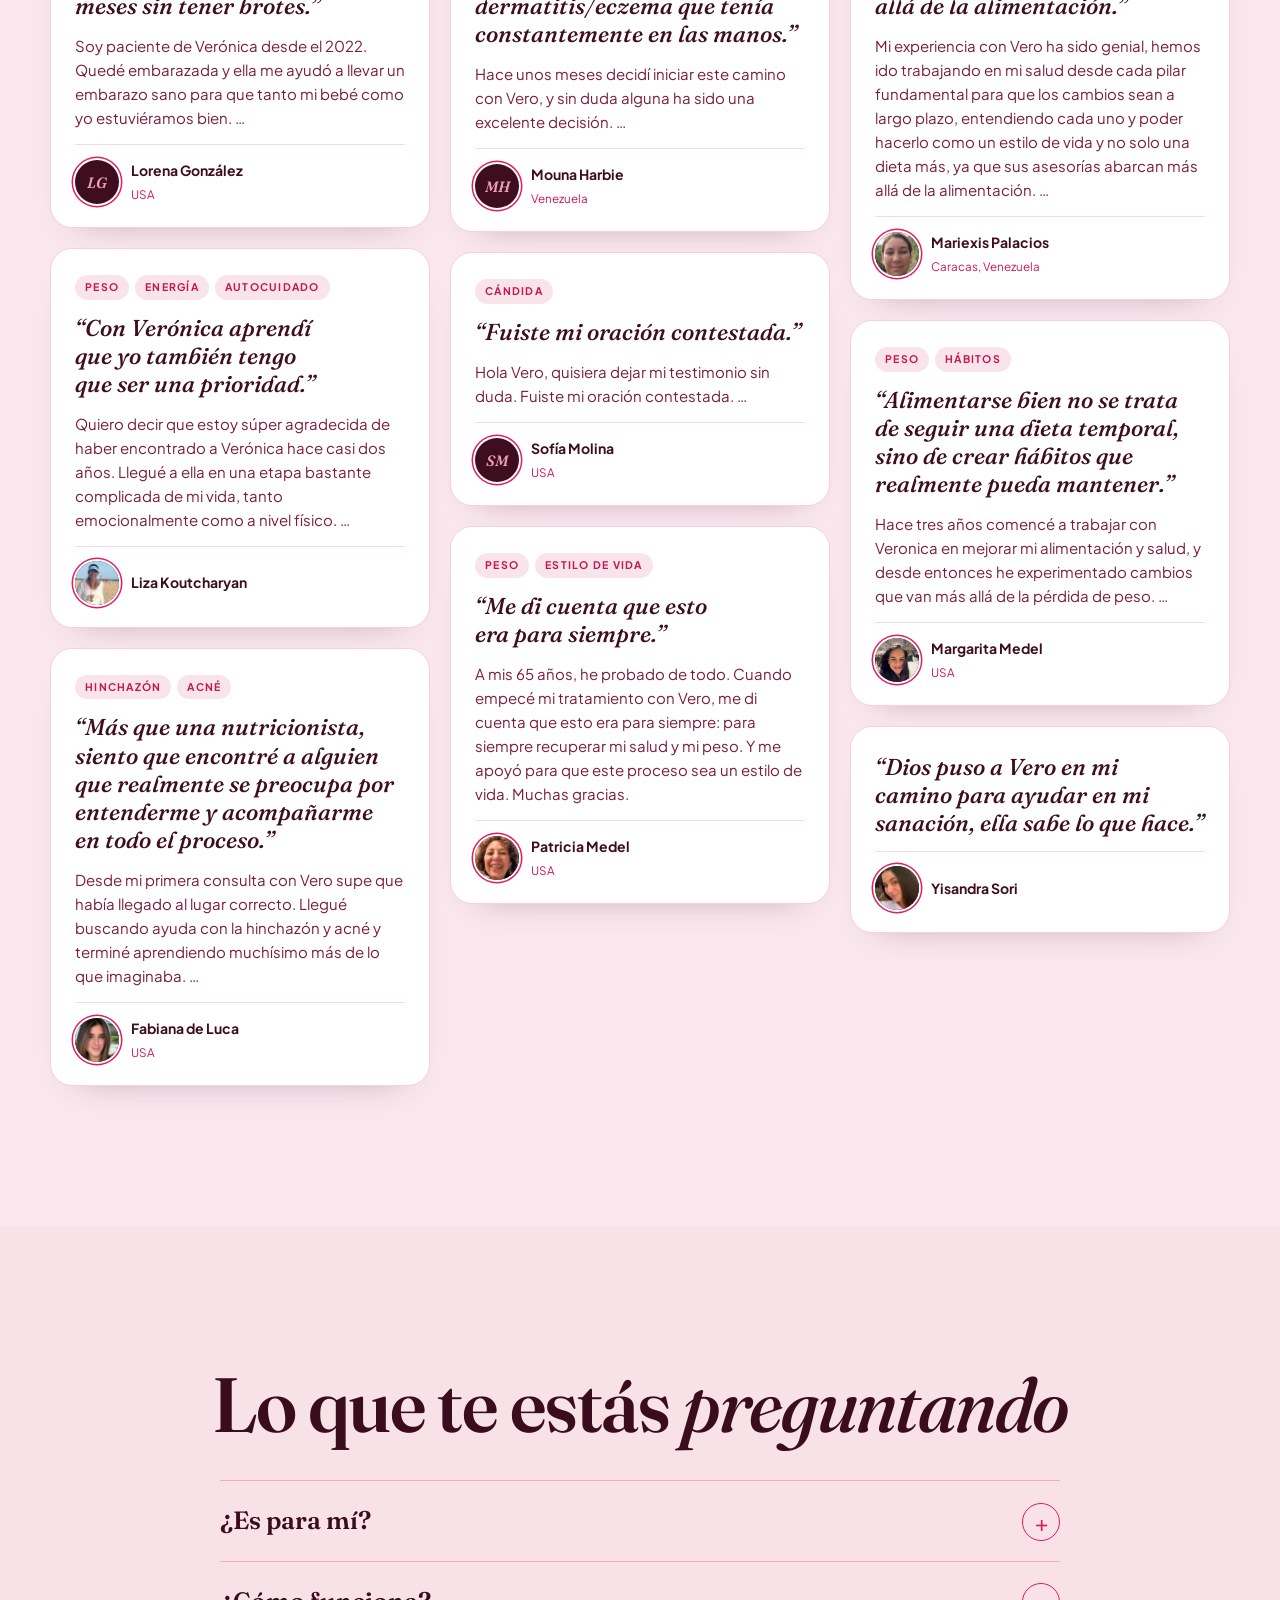
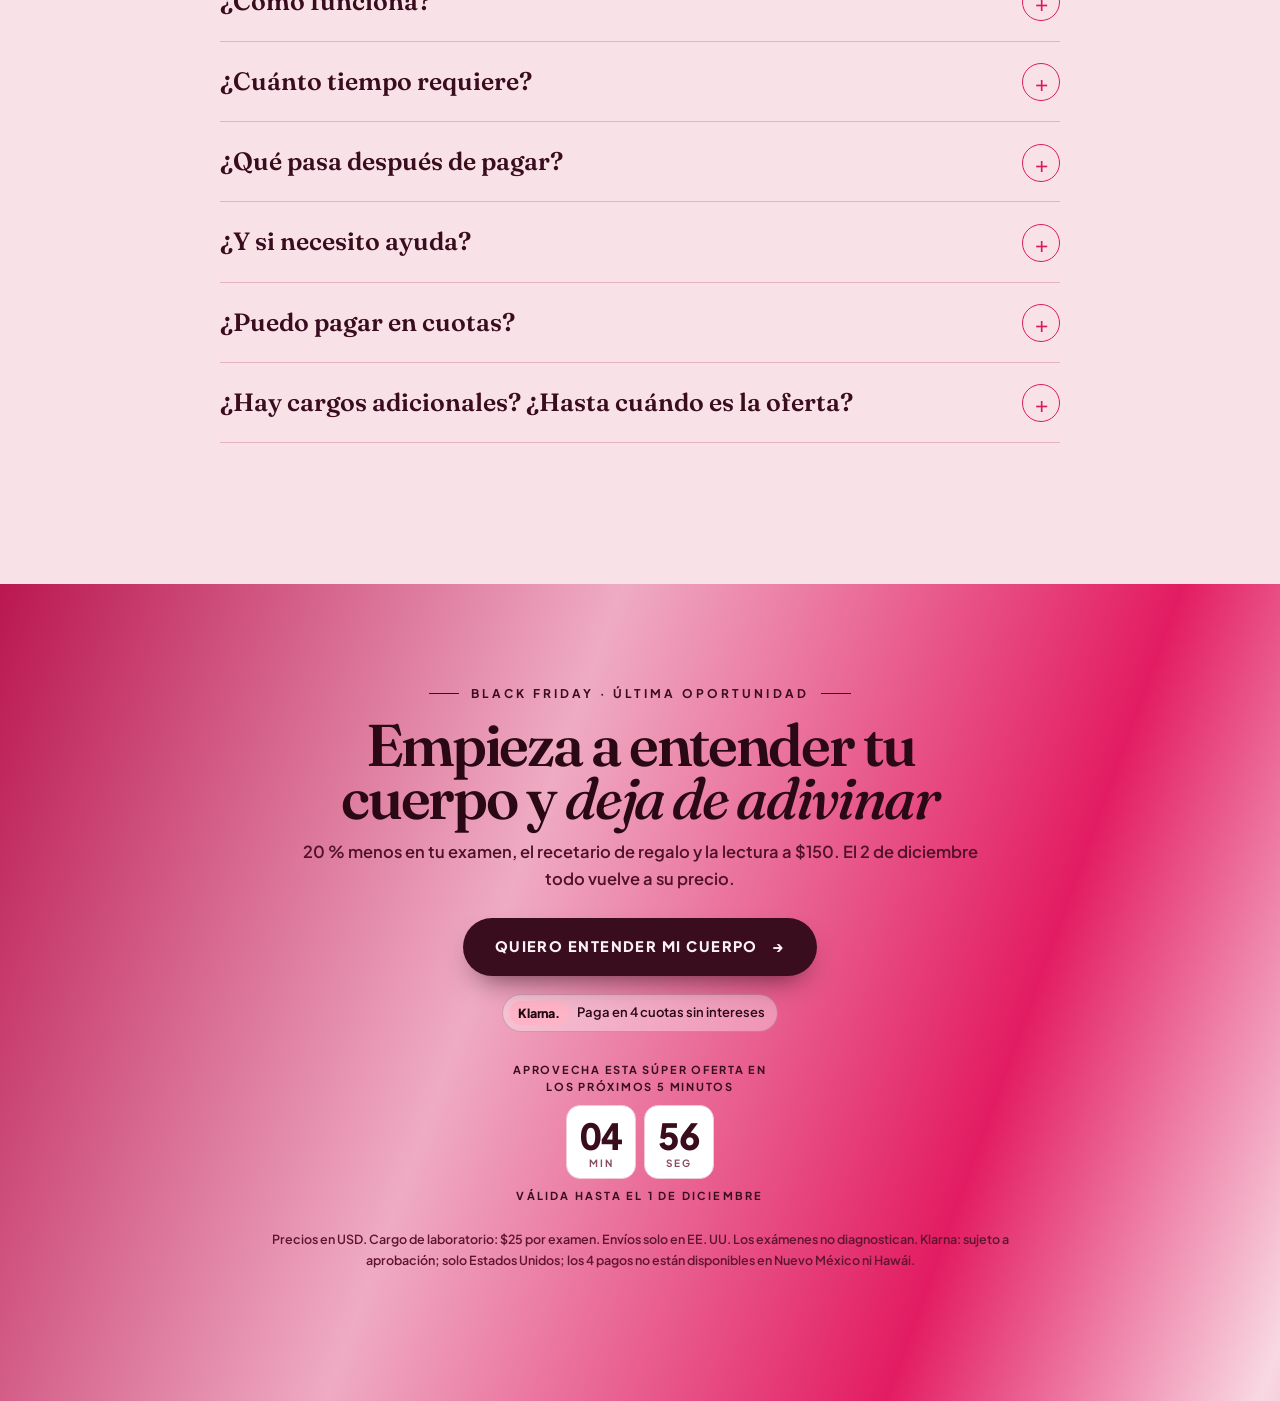
==== commit 461be733: "Cuenta regresiva de 5 minutos en el lugar del reloj (inicio y cierre), sin el bloque aparte; la «l» " ====
--- a/rosa.html
+++ b/rosa.html
@@ -8,7 +8,7 @@
 <meta name="claude:viewport-fit-sides" content="cover">
 <link rel="preconnect" href="https://fonts.googleapis.com">
 <link rel="preconnect" href="https://fonts.gstatic.com" crossorigin>
-<link rel="stylesheet" href="https://fonts.googleapis.com/css2?family=Fraunces:ital,opsz,wght@0,9..144,400..800;1,9..144,400..700&family=Plus+Jakarta+Sans:wght@400;500;600;700;800&display=swap">
+<link rel="stylesheet" href="https://fonts.googleapis.com/css2?family=Fraunces:ital,opsz,wght,WONK@0,9..144,400..800,0..1;1,9..144,400..700,0..1&family=Plus+Jakarta+Sans:wght@400;500;600;700;800&display=swap">
 <style>
   /* Layout: a wine-and-gold-foil invitation. A giant foil "−20%" stands behind Verónica; the tests
      are gift cards that tilt and catch the light; blush pages are where you read about yourself;
@@ -1126,6 +1126,15 @@
   .excl { max-width: 820px; margin: 28px 0 0; font-size: 13.5px; color: var(--muted); }
 
 
+  /* Fraunces italic: the "wonky" l looked cut off */
+  *, *::before, *::after { font-variation-settings: 'WONK' 0; }
+  /* the 5-minute countdown in the old clock's place */
+  .rush-clock .clock-lbl { color: var(--gold); letter-spacing: .16em; line-height: 1.5; max-width: 34ch; }
+  .rush-clock .clock-cells b { font-family: var(--sans) !important; font-weight: 800 !important; }
+  .rush-clock .valid { font-size: 11px; color: var(--muted); }
+  .last .rush-clock .clock-lbl { color: var(--wine); margin-inline: auto; }
+  .last .rush-clock .valid { color: var(--wine); margin-top: 0; }
+
   /* ── rosa empolvado: the dark sections turn powder pink, text in deep wine, raspberry accent ── */
   body { background: #f9e1e8; color: #3a0d1e; color-scheme: light; }
   .hero4 { background: radial-gradient(60% 70% at 66% 42%, #fff4f7 0%, #f9e1e8 70%) !important; }
@@ -1141,7 +1150,8 @@
   .hero4 .h2-title em, .hero4 .from b { color: #d81b60; }
   .h4-seal, .h2-seal { --cream: #fbf1f3; --wine: #3a0d1e; --wine-deep: #2a0915; --muted: #f6b8c9; }
   .bf-chip b { color: #3a0d1e; }
-
+  .rush-clock .clock-cells span { background: #fff; border-color: #f0c9d6; color: #8a4a62; }
+  .rush-clock .clock-cells b { color: #3a0d1e; }
   @media (prefers-reduced-motion: reduce) {
     *, *::before, *::after { animation: none !important; transition: none !important; }
     .hook .no::after { transform: scaleX(1) rotate(-6deg); }
@@ -1175,7 +1185,7 @@
         <span class="from">desde <s>$344</s> <b>$275</b></span>
       </div>
       <span class="kl"><b>Klarna.</b> o 4 pagos sin intereses</span>
-      <p class="valid">Válida hasta el 1 de diciembre</p>
+      <div class="clock rush-clock"><span class="clock-lbl" data-rush-t>Aprovecha esta súper oferta en los próximos 5 minutos</span><div class="clock-cells" data-rush><span><b data-rm>05</b>min</span><span><b data-rs>00</b>seg</span></div><span class="valid">Válida hasta el 1 de diciembre</span></div>
     </div></div></div>
   <div class="h2-seal h4-seal" aria-label="20 por ciento de descuento">
         <svg viewBox="0 0 150 150" aria-hidden="true"><defs><path id="ring3" d="M75,75 m-60,0 a60,60 0 1,1 120,0 a60,60 0 1,1 -120,0"/></defs><text><textPath href="#ring3">Black Friday · Veronica Wellness · </textPath></text></svg>
@@ -1246,16 +1256,6 @@
   </div>
 </section>
 
-<!-- 1d · URGENCY: Verónica's 5-minute countdown, per visitor; at zero it says the price is still on until 1 Dec -->
-<section class="rush gut" aria-label="Cuenta regresiva">
-  <div class="wrap"><div class="rush-card">
-    <span class="eyebrow">Black Friday · −20 %</span>
-    <p class="rush-t" data-rush-t>Aprovecha esta súper oferta en los próximos 5 minutos</p>
-    <div class="clock-cells rush-cells" data-rush><span><b data-rm>05</b>min</span><span><b data-rs>00</b>seg</span></div>
-    <a class="btn" href="#examenes">Ver mi promo <span class="arr">→</span></a>
-    <p class="rush-fine">Válida hasta el 1 de diciembre.</p>
-  </div></div>
-</section>
 
 <!-- 3 · SOLUTION -->
 
@@ -1445,7 +1445,7 @@
     <p class="lead">20 % menos en tu examen, el recetario de regalo y la lectura a $150. El 2 de diciembre todo vuelve a su precio.</p>
     <a class="btn wine" href="#examenes">Quiero entender mi cuerpo <span class="arr">→</span></a>
     <p class="kl-last"><span class="kl"><b>Klarna.</b> Paga en 4 cuotas sin intereses</span></p>
-    <p class="valid">Válida hasta el 1 de diciembre</p>
+    <div class="clock rush-clock"><span class="clock-lbl" data-rush-t>Aprovecha esta súper oferta en los próximos 5 minutos</span><div class="clock-cells" data-rush><span><b data-rm>05</b>min</span><span><b data-rs>00</b>seg</span></div><span class="valid">Válida hasta el 1 de diciembre</span></div>
     <p class="fine">Precios en USD. Cargo de laboratorio: $25 por examen. Envíos solo en EE. UU. Los exámenes no diagnostican. Klarna: sujeto a aprobación; solo Estados Unidos; los 4 pagos no están disponibles en Nuevo México ni Hawái.</p>
   </div>
 </footer>
@@ -1537,16 +1537,21 @@
   // Verónica's 5-minute countdown. One per visit (a reload keeps it, a new visit starts again); at zero it does not
   // pretend the offer is gone: it says the Black Friday price holds until 1 December.
   (function rush() {
-    const box = document.querySelector('[data-rush]'), txt = document.querySelector('[data-rush-t]');
-    if (!box) return;
+    const boxes = [...document.querySelectorAll('[data-rush]')];
+    if (!boxes.length) return;
     let t0 = Date.now();
     try { const v = +sessionStorage.getItem('vw-bf-rush'); if (v) t0 = v; else sessionStorage.setItem('vw-bf-rush', String(t0)); } catch (e) {}
-    const mm = box.querySelector('[data-rm]'), ss = box.querySelector('[data-rs]'), dc = document.querySelector('[data-dock-clock]');
+    const dc = document.querySelector('[data-dock-clock]');
     (function step() {
       const r = Math.max(0, 300000 - (Date.now() - t0));
-      mm.textContent = String(Math.floor(r / 6e4)).padStart(2, '0'); ss.textContent = String(Math.floor(r / 1e3) % 60).padStart(2, '0');
-      if (dc) { dc.dataset.rush = '1'; dc.textContent = r ? `Aprovecha en los próximos ${mm.textContent}:${ss.textContent}` : 'Válida hasta el 1 de diciembre'; }
-      if (r === 0) { box.hidden = true; txt.textContent = 'Tu precio Black Friday sigue disponible hasta el 1 de diciembre.'; return; }
+      const m = String(Math.floor(r / 6e4)).padStart(2, '0'), sec = String(Math.floor(r / 1e3) % 60).padStart(2, '0');
+      boxes.forEach((b) => { b.querySelector('[data-rm]').textContent = m; b.querySelector('[data-rs]').textContent = sec; });
+      if (dc) { dc.dataset.rush = '1'; dc.textContent = r ? `Aprovecha en los próximos ${m}:${sec}` : 'Válida hasta el 1 de diciembre'; }
+      if (r === 0) {
+        boxes.forEach((b) => (b.hidden = true));
+        document.querySelectorAll('[data-rush-t]').forEach((t) => (t.textContent = 'Tu precio Black Friday sigue disponible hasta el 1 de diciembre.'));
+        return;
+      }
       setTimeout(step, 250);
     })();
   })();
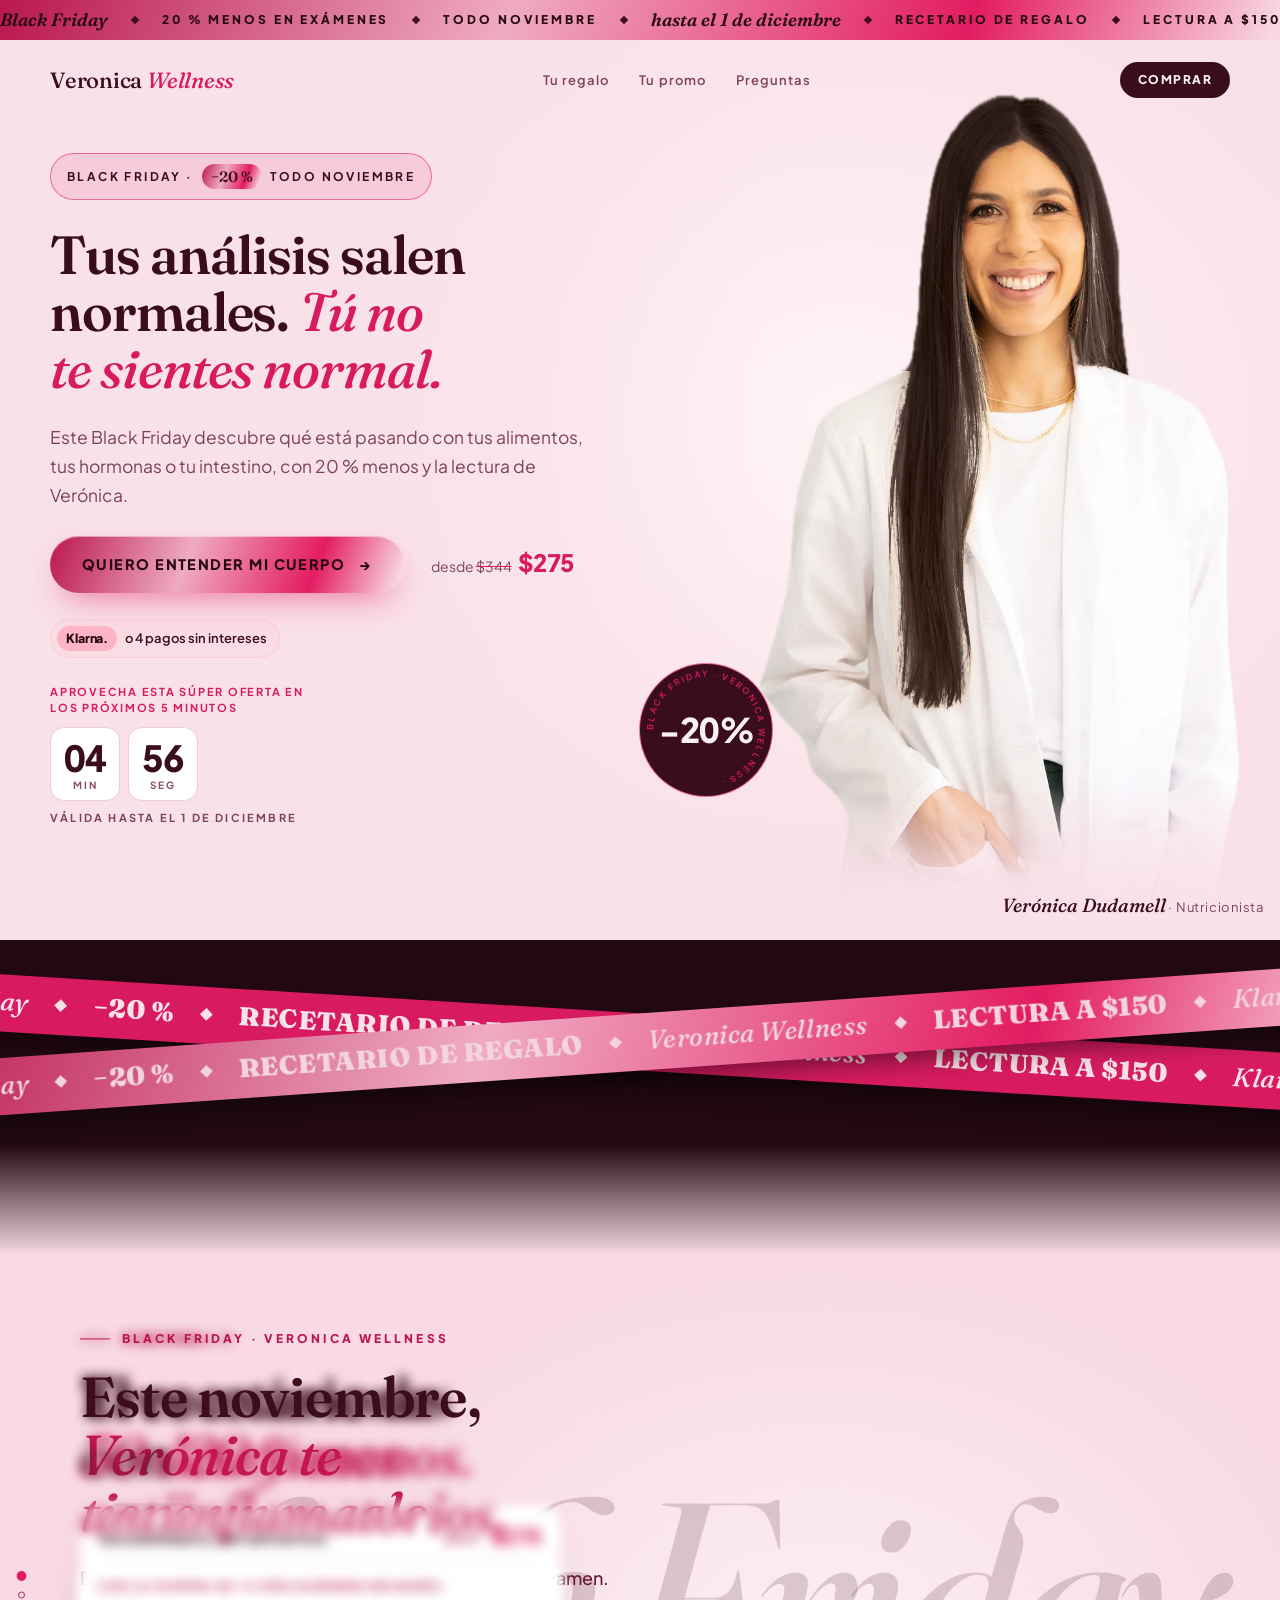
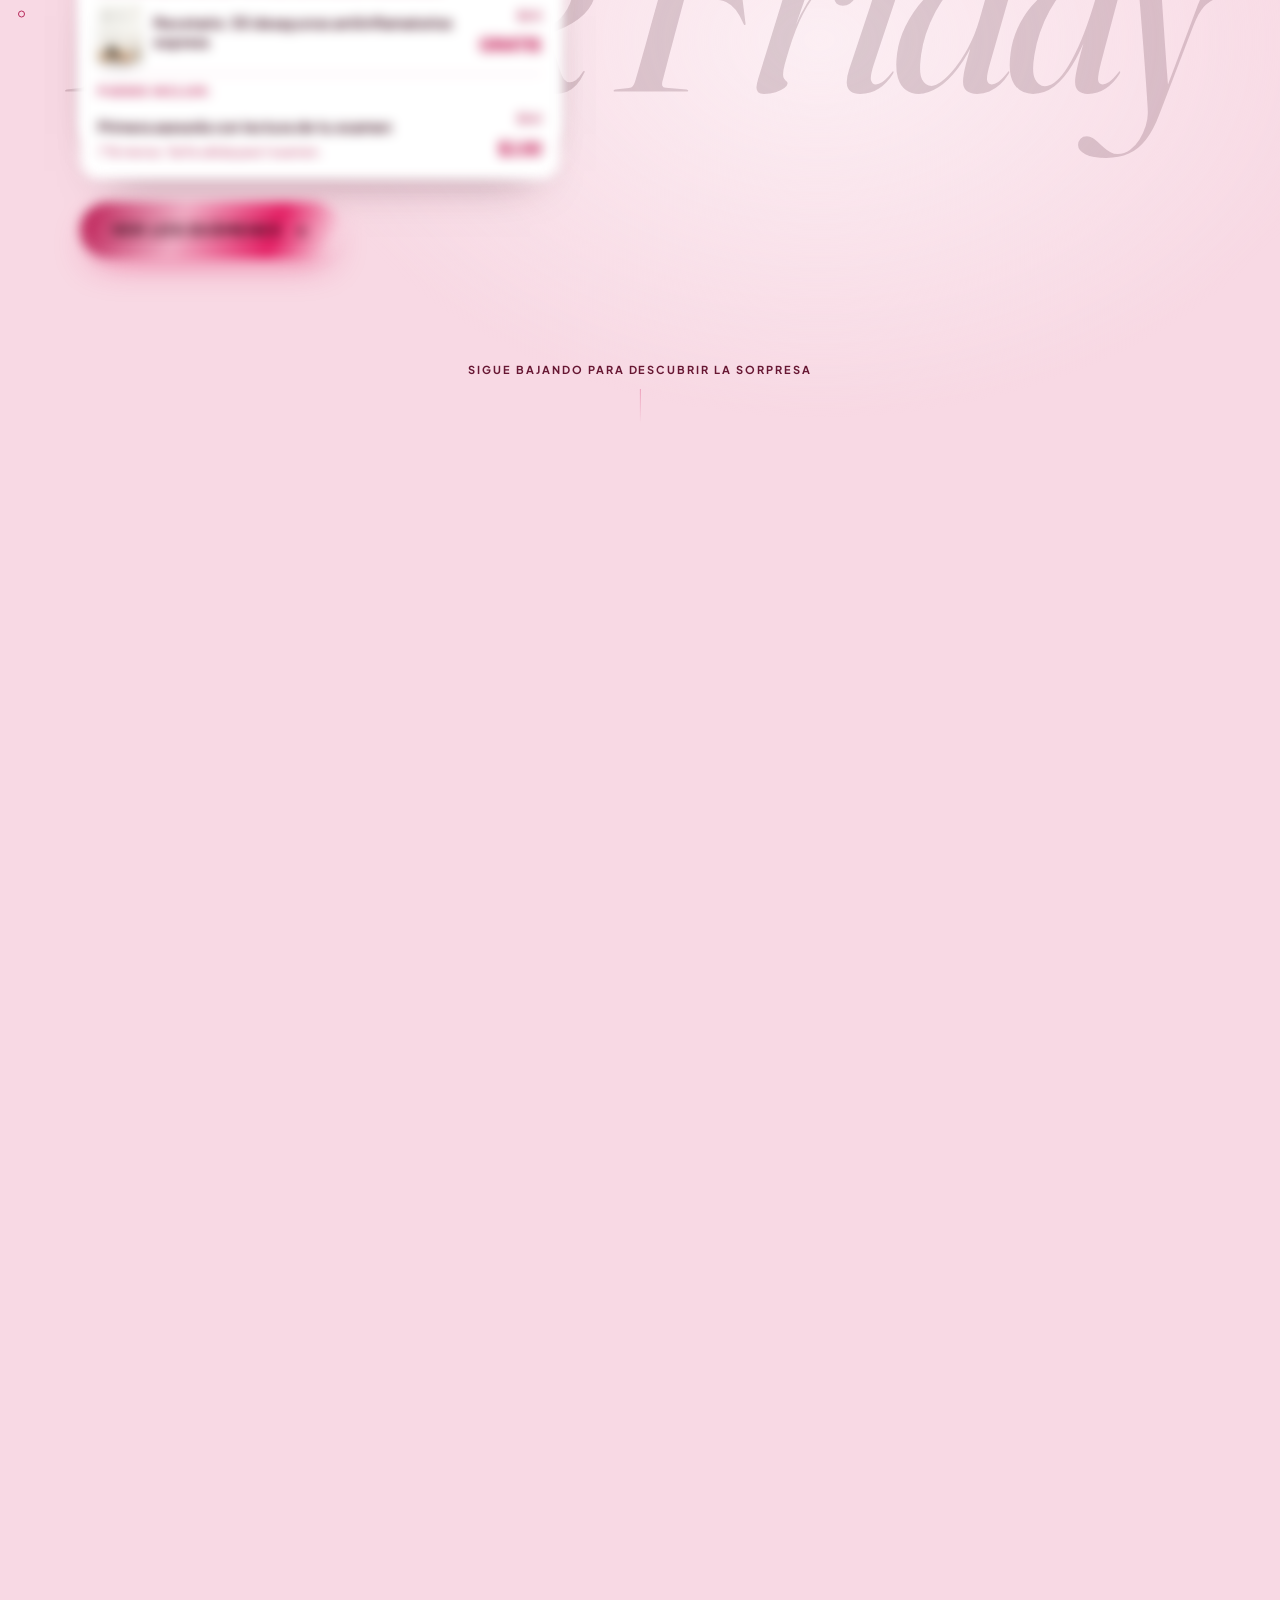
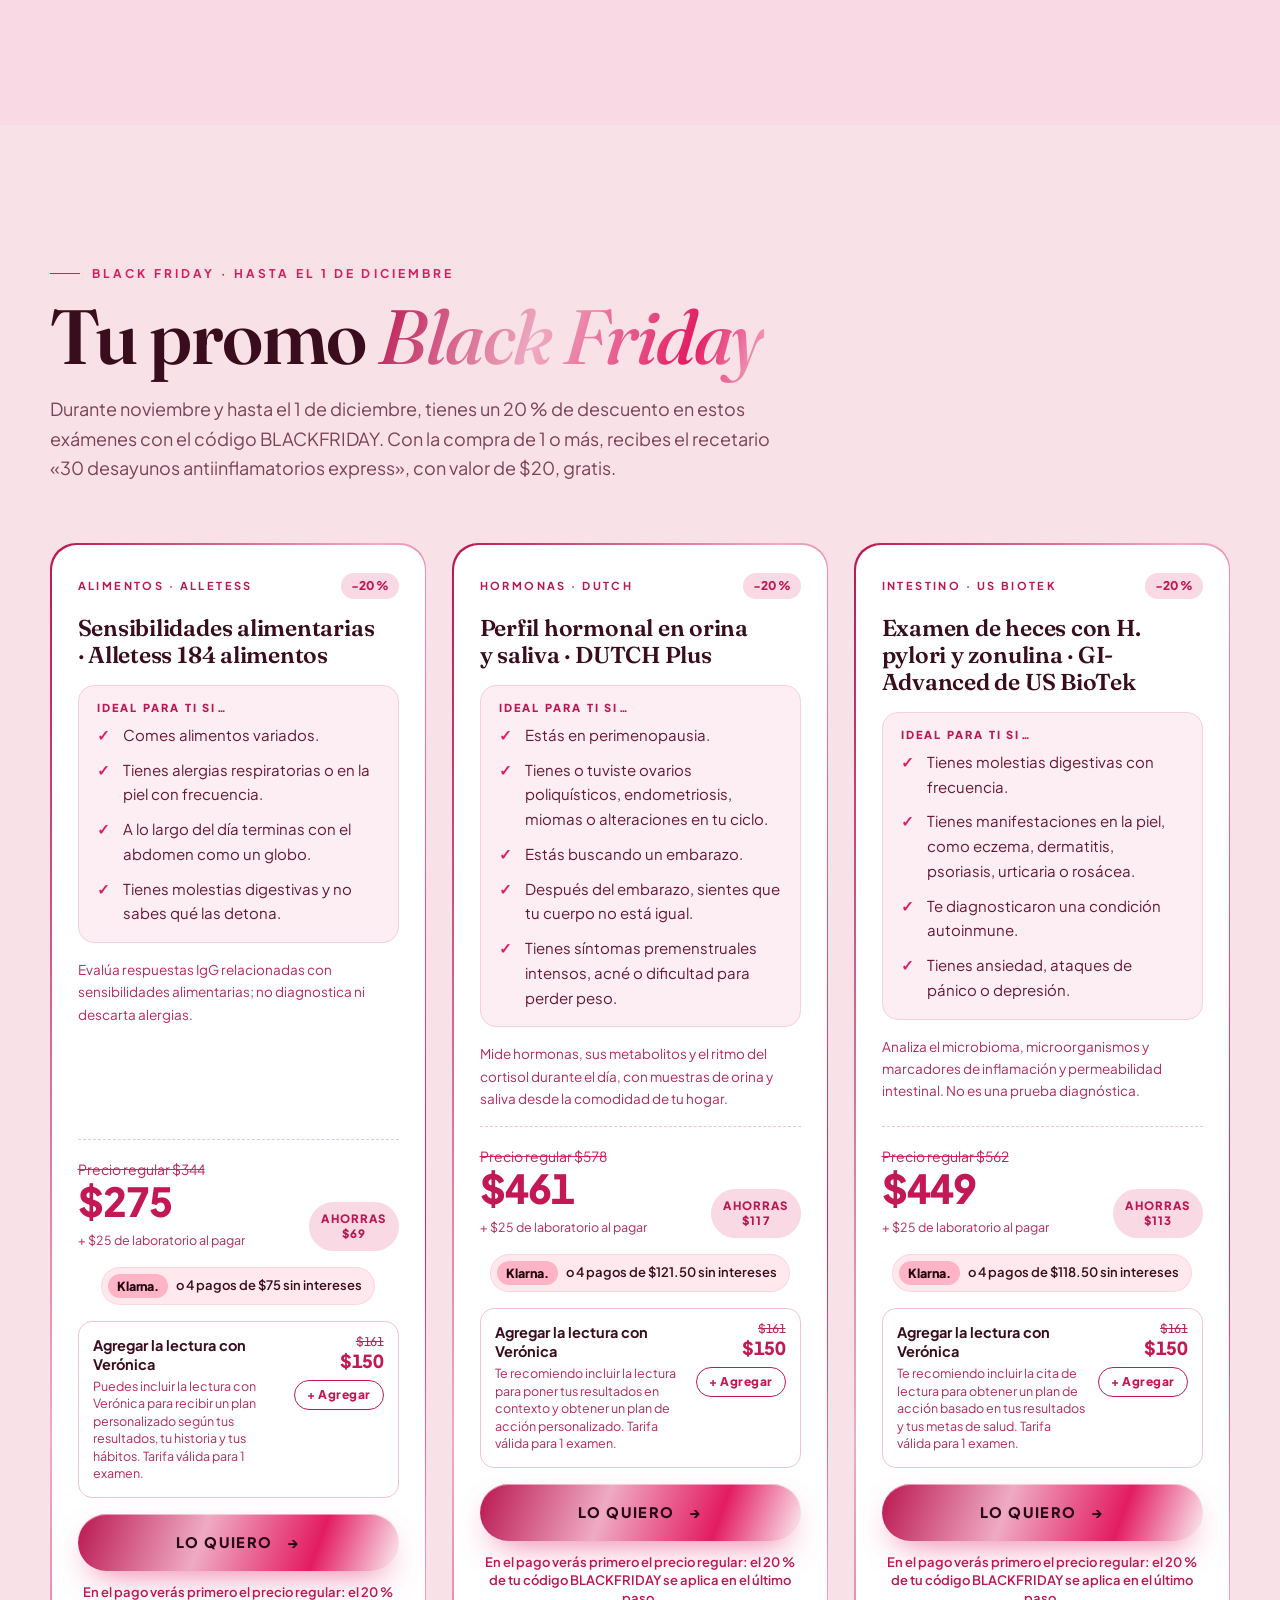
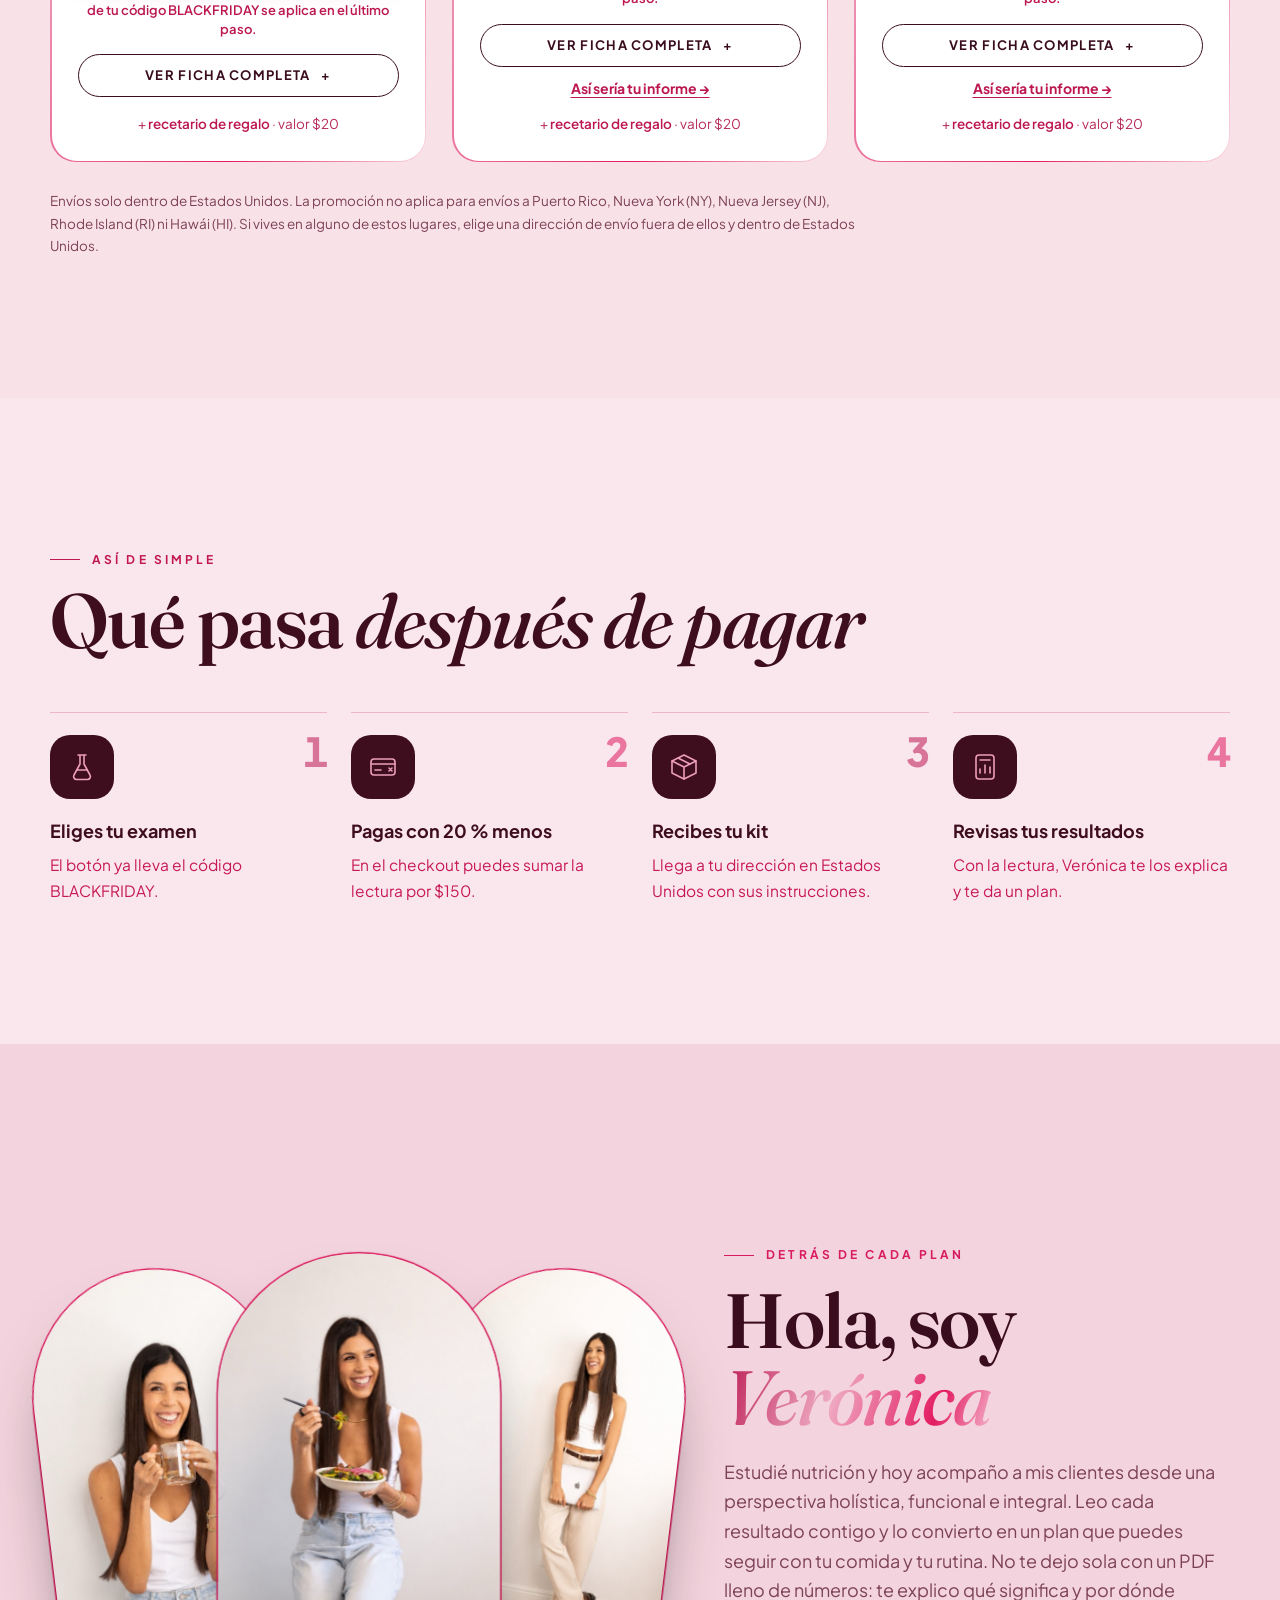
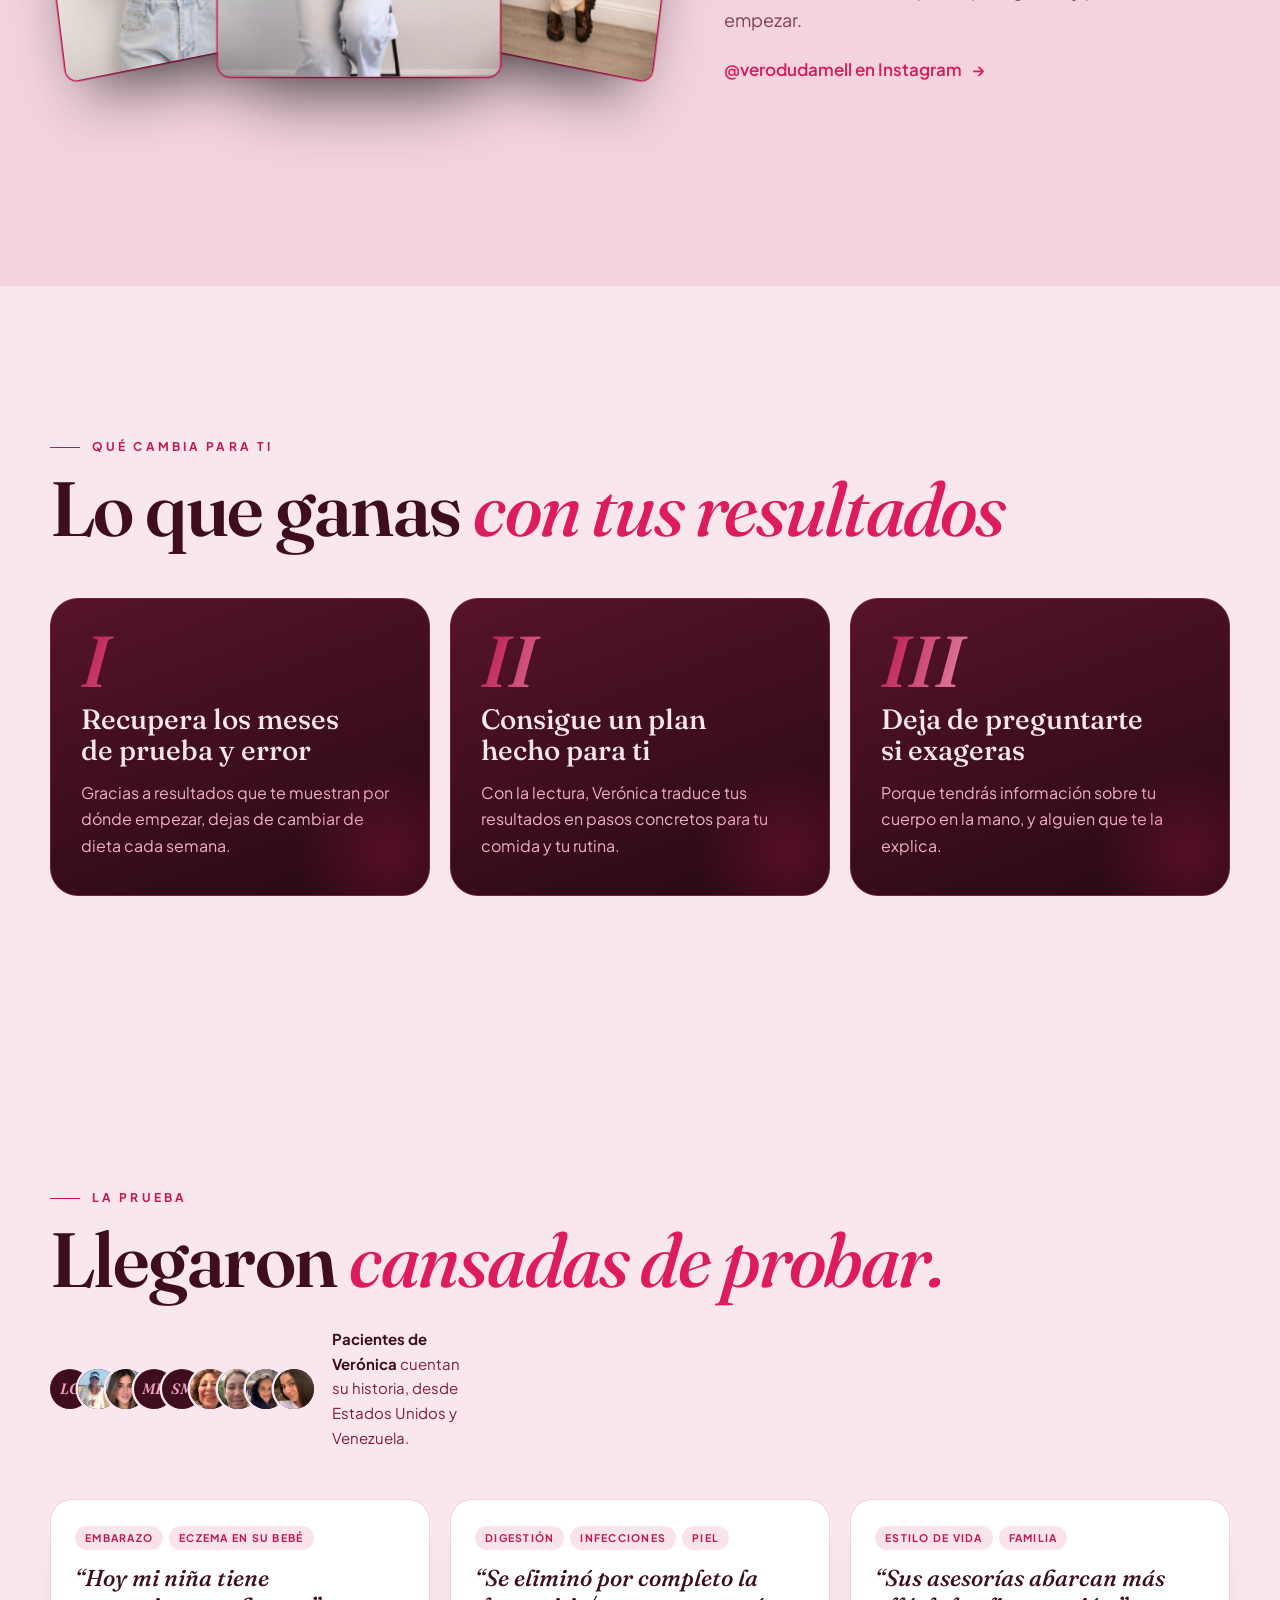
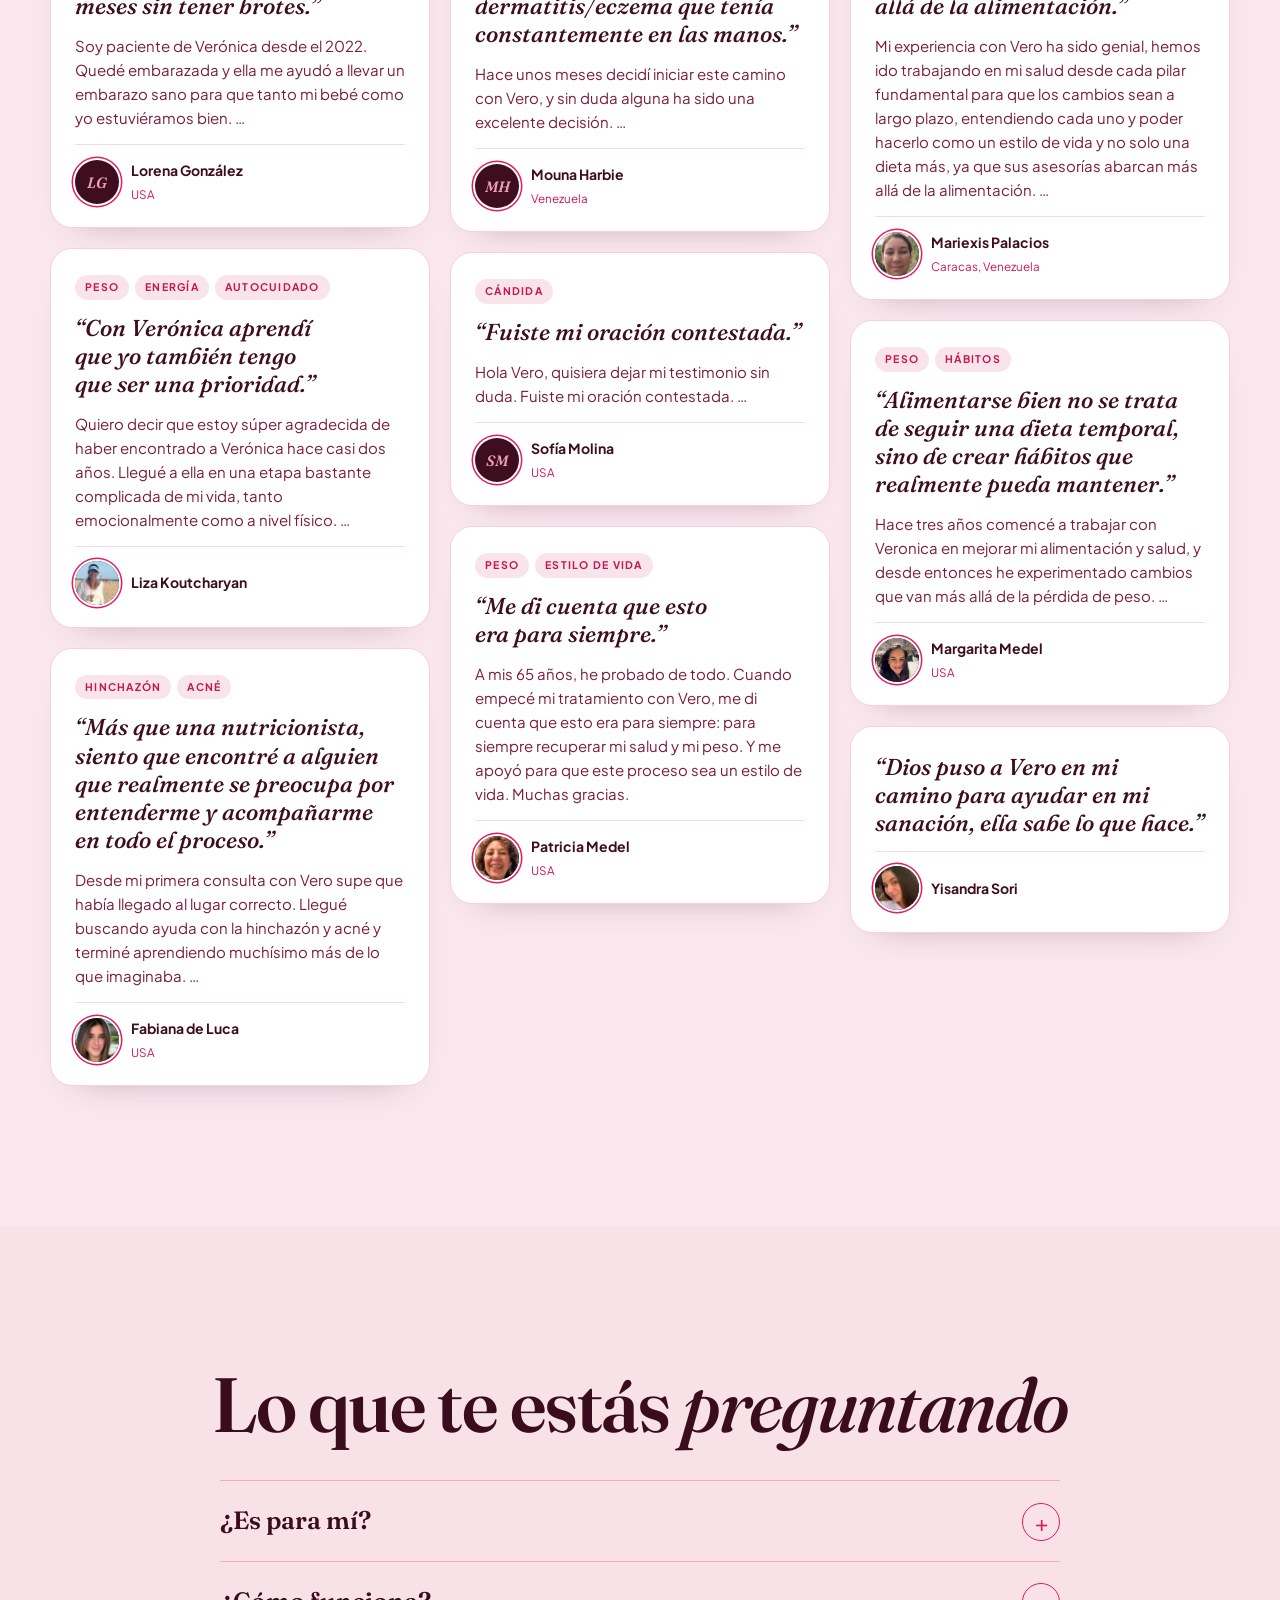
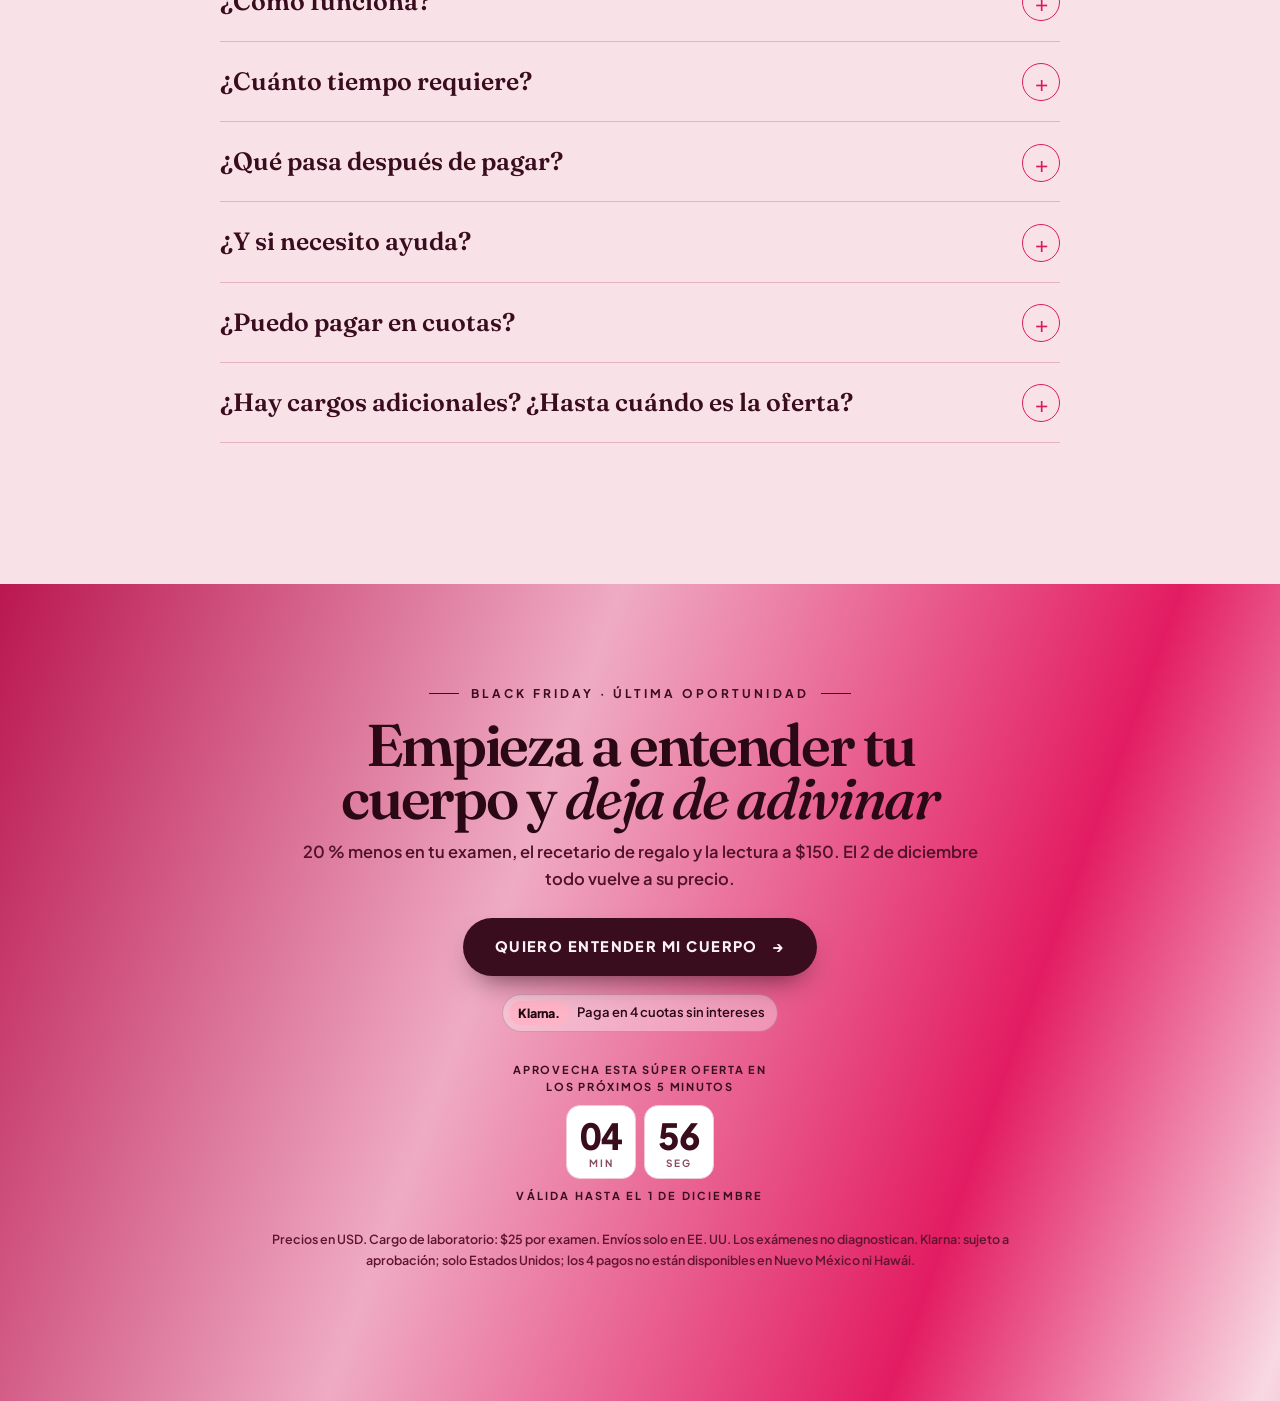
==== commit d7d3cf4a: "«Así sería tu informe»: ventana con 4 páginas del informe de muestra (DUTCH y GI) en vez de abrir el" ====
--- a/rosa.html
+++ b/rosa.html
@@ -1135,6 +1135,20 @@
   .last .rush-clock .clock-lbl { color: var(--wine); margin-inline: auto; }
   .last .rush-clock .valid { color: var(--wine); margin-top: 0; }
 
+  /* "Así sería tu informe" window */
+  button.sample { border: 0; background: none; padding: 0; cursor: pointer; }
+  dialog.rep { width: min(820px, calc(100% - 20px)); }
+  .rep-h { padding: clamp(28px, 5vw, 48px) clamp(20px, 5vw, 48px) 8px; display: grid; gap: 12px; }
+  .rep-h h2 { margin: 0; font: 600 clamp(26px, 3.4vw, 38px)/1.12 var(--display); }
+  .rep-h p { margin: 0; color: var(--muted); max-width: 56ch; }
+  .rep-pages { display: grid; gap: 14px; padding: 18px clamp(12px, 4vw, 48px); }
+  .rep-pages img { display: block; width: 100%; height: auto; border-radius: 10px; background: #ffffff; box-shadow: 0 24px 50px -30px rgb(0 0 0 / .8); }
+  .rep-act { position: sticky; bottom: 0; display: flex; flex-wrap: wrap; gap: 12px; justify-content: center; padding: 16px clamp(16px, 4vw, 48px) 20px; background: linear-gradient(180deg, transparent, var(--wine-deep) 30%); }
+  .rep-act { flex-direction: column; align-items: center; gap: 10px; padding-block: 28px 16px; }
+  .rep-act .btn { width: min(100%, 360px); }
+  .rep-pdf { font: 700 13px/1.3 var(--sans); color: var(--gold); text-decoration: none; letter-spacing: .04em; }
+  .rep-pdf:hover { text-decoration: underline; }
+
   /* ── rosa empolvado: the dark sections turn powder pink, text in deep wine, raspberry accent ── */
   body { background: #f9e1e8; color: #3a0d1e; color-scheme: light; }
   .hero4 { background: radial-gradient(60% 70% at 66% 42%, #fff4f7 0%, #f9e1e8 70%) !important; }
@@ -1290,7 +1304,7 @@
         <label class="addlec"><input type="checkbox" data-lec><span><b>Agregar la lectura con Verónica</b><small>Te recomiendo incluir la lectura para poner tus resultados en contexto y obtener un plan de acción personalizado. Tarifa válida para 1 examen.</small></span><em><s>$161</s>$150<i class="lec-pill" aria-hidden="true"></i></em></label>
         <a class="btn" data-buy href="https://veronicawellness.com/checkout/examenes/?examen=dutch-plus-hormonas-sexuales-adrenal&amp;cupon=BLACKFRIDAY" target="_blank" rel="noopener">Lo quiero <span class="arr">→</span></a>
         <p class="pnote">En el pago verás primero el precio regular: el 20 % de tu código BLACKFRIDAY se aplica en el último paso.</p>
-        <div class="gc-links"><button type="button" class="more" data-ficha>Ver ficha completa <span aria-hidden="true">+</span></button><a class="sample" href="https://dutchtest.com/api/files/file/Female%20DUTCH%20Plus.pdf" target="_blank" rel="noopener">Ver informe de ejemplo (PDF) <span aria-hidden="true">↗</span></a></div>
+        <div class="gc-links"><button type="button" class="more" data-ficha>Ver ficha completa <span aria-hidden="true">+</span></button><button type="button" class="sample" data-rep>Así sería tu informe <span aria-hidden="true">→</span></button></div>
         <p class="gift">+ <b>recetario de regalo</b> · valor $20</p>
       </div></article>
       <article class="gc rise" data-exam="gi" data-now="449"><div class="gc-in">
@@ -1303,7 +1317,7 @@
         <label class="addlec"><input type="checkbox" data-lec><span><b>Agregar la lectura con Verónica</b><small>Te recomiendo incluir la cita de lectura para obtener un plan de acción basado en tus resultados y tus metas de salud. Tarifa válida para 1 examen.</small></span><em><s>$161</s>$150<i class="lec-pill" aria-hidden="true"></i></em></label>
         <a class="btn" data-buy href="https://veronicawellness.com/checkout/examenes/?examen=gi-advanced-profile-includes-zonulin-and-h-pylori&amp;cupon=BLACKFRIDAY" target="_blank" rel="noopener">Lo quiero <span class="arr">→</span></a>
         <p class="pnote">En el pago verás primero el precio regular: el 20 % de tu código BLACKFRIDAY se aplica en el último paso.</p>
-        <div class="gc-links"><button type="button" class="more" data-ficha>Ver ficha completa <span aria-hidden="true">+</span></button><a class="sample" href="https://www.usbiotek.com/hubfs/Content/Connection%20Model/Sample%20Reports/Sample%20Report%20-%20Microbiome%20-%20GI%20Advanced.pdf" target="_blank" rel="noopener">Ver informe de ejemplo (PDF) <span aria-hidden="true">↗</span></a></div>
+        <div class="gc-links"><button type="button" class="more" data-ficha>Ver ficha completa <span aria-hidden="true">+</span></button><button type="button" class="sample" data-rep>Así sería tu informe <span aria-hidden="true">→</span></button></div>
         <p class="gift">+ <b>recetario de regalo</b> · valor $20</p>
       </div></article>
     </div>
@@ -1454,6 +1468,10 @@
   <div class="sheet" data-sheet></div>
 </dialog>
 
+<dialog class="ficha rep" data-rep-dlg aria-labelledby="rep-t">
+  <div class="sheet" data-rep-sheet></div>
+</dialog>
+
 <div class="dock" data-dock>
   <div class="dock-txt"><b>Black Friday −20 %</b><span class="dock-kl">o 4 pagos sin intereses con Klarna · </span><span data-dock-clock>Hasta el 1 de diciembre</span></div>
   <a class="btn" href="#examenes">Ver exámenes</a>
@@ -1613,6 +1631,7 @@
       get: ["Los resultados de tu examen DUTCH Plus.", "El recetario «30 desayunos antiinflamatorios express» de regalo, con valor de $20.", "Si agregas la lectura con Verónica, una revisión de tus resultados en contexto y un plan de acción personalizado: $150 en vez de $161, 7 % menos; tarifa válida para 1 examen."],
       sample: "Recoges las muestras de orina seca y saliva desde la comodidad de tu hogar, con el kit enviado a tu dirección en Estados Unidos.",
       note: 'Los exámenes no diagnostican: dan información para orientar tu plan.',
+      pages: 4, repT: 'Así es un informe DUTCH Plus', repI: 'Estás viendo un informe de muestra del perfil hormonal en orina y saliva DUTCH Plus. El informe original está en inglés; en la lectura, Verónica te lo explica en español.',
       was: 578, now: 461, save: 117, report: "https://dutchtest.com/api/files/file/Female%20DUTCH%20Plus.pdf", id: 'dutch-plus-hormonas-sexuales-adrenal',
     },
     gi: {
@@ -1624,6 +1643,7 @@
       get: ["Los resultados de tu examen GI-Advanced.", "El recetario «30 desayunos antiinflamatorios express» de regalo, con valor de $20.", "Si agregas la lectura con Verónica, un plan de acción basado en tus resultados y tus metas de salud: $150 en vez de $161, 7 % menos; tarifa válida para 1 examen."],
       sample: "Recoges una muestra de heces en casa con el kit enviado a tu dirección en Estados Unidos.",
       note: 'Los exámenes no diagnostican: dan información para orientar tu plan.',
+      pages: 4, repT: 'Así es un informe GI-Advanced', repI: 'Estás viendo un informe de muestra del examen de heces GI-Advanced de US BioTek. El informe original está en inglés; en la lectura, Verónica te lo explica en español.',
       was: 562, now: 449, save: 113, report: "https://www.usbiotek.com/hubfs/Content/Connection%20Model/Sample%20Reports/Sample%20Report%20-%20Microbiome%20-%20GI%20Advanced.pdf", id: 'gi-advanced-profile-includes-zonulin-and-h-pylori',
     },
   };
@@ -1631,7 +1651,7 @@
   const sheet = document.querySelector('[data-sheet]');
   const li = (a) => a.map((x) => `<li>${x}</li>`).join('');
   function openFicha(k) {
-    const f = fichas[k];
+    const f = fichas[k]; fichaKey = k;
     sheet.innerHTML = `
       <button type="button" class="x" data-x aria-label="Cerrar ficha">×</button>
       <header class="fh">
@@ -1644,7 +1664,7 @@
         <section class="blk measure wide"><h3>Lo que mide</h3><ul>${li(f.measure)}</ul></section>
         <section class="blk get"><h3>Lo que te llevas</h3><ul>${li(f.get)}</ul></section>
         <section class="blk"><h3>Cómo es la muestra</h3><p>${f.sample}</p><p>Envíos solo dentro de Estados Unidos. La promoción no aplica para envíos a Puerto Rico, Nueva York (NY), Nueva Jersey (NJ), Rhode Island (RI) ni Hawái (HI). Si vives en alguno de estos lugares, elige una dirección de envío fuera de ellos y dentro de Estados Unidos.</p><p>Al pagar se suman $25 de laboratorio por examen.</p></section>
-        ${f.report ? `<section class="blk"><h3>Informe de ejemplo</h3><p>Así se ve un informe real de este examen.</p><a class="sample" href="${f.report}" target="_blank" rel="noopener">Ver informe de ejemplo (PDF) <span aria-hidden="true">↗</span></a></section>` : ''}
+        ${f.report ? `<section class="blk"><h3>Tu informe por dentro</h3><p>Explora un informe de muestra del laboratorio para conocer su formato y cómo presenta los resultados.</p><button type="button" class="sample" data-rep-in>Así sería tu informe <span aria-hidden="true">→</span></button></section>` : ''}
       </div>
       <p class="fnote">${f.note}</p>
       <div class="fbuy">
@@ -1670,6 +1690,34 @@
     card.querySelector('[data-ficha]').addEventListener('click', () => openFicha(k));
     card.querySelectorAll('.q, h3').forEach((el) => el.addEventListener('click', () => openFicha(k)));
   });
+
+  // "Así sería tu informe": a window with pages of the lab's sample report, the full PDF one tap away.
+  const rdlg = document.querySelector('[data-rep-dlg]'), rsheet = document.querySelector('[data-rep-sheet]');
+  const repImg = { hor: 'dutch', gi: 'gi' };
+  function openRep(k) {
+    const f = fichas[k];
+    const imgs = Array.from({ length: f.pages }, (_, i) => `<img src="img/informes/${repImg[k]}-${i + 1}.webp" alt="Página ${i + 1} del informe de muestra" loading="lazy" width="1200" height="${k === 'gi' ? 1739 : 1553}">`).join('');
+    rsheet.innerHTML = `
+      <button type="button" class="x" data-x aria-label="Cerrar">×</button>
+      <header class="rep-h"><span class="fh-lab">${f.lab} · Informe de muestra</span><h2 id="rep-t">${f.repT}</h2><p>${f.repI}</p></header>
+      <div class="rep-pages">${imgs}</div>
+      <div class="rep-act">
+        <a class="btn" href="https://veronicawellness.com/checkout/examenes/?examen=${f.id}&cupon=BLACKFRIDAY" target="_blank" rel="noopener">Comprar este examen <span class="arr">→</span></a>
+        <a class="rep-pdf" href="${f.report}" target="_blank" rel="noopener">Abrir el PDF completo <span aria-hidden="true">↗</span></a>
+      </div>`;
+    rsheet.scrollTop = 0;
+    if (typeof rdlg.showModal === 'function') rdlg.showModal(); else rdlg.setAttribute('open', '');
+    document.documentElement.style.overflow = 'hidden';
+    rsheet.querySelector('[data-x]').addEventListener('click', () => rdlg.close());
+  }
+  rdlg.addEventListener('close', () => (document.documentElement.style.overflow = ''));
+  rdlg.addEventListener('click', (e) => { if (e.target === rdlg) rdlg.close(); });
+  let fichaKey = null;
+  document.querySelectorAll('[data-exam]').forEach((card) => {
+    const b = card.querySelector('[data-rep]');
+    if (b) b.addEventListener('click', () => openRep(card.dataset.exam));
+  });
+  sheet.addEventListener('click', (e) => { if (e.target.closest('[data-rep-in]')) { closeFicha(); openRep(fichaKey); } });
   // ── Scroll scene: the gift box opens with the scroll. Drop the AI video frames in frames/ and set FRAMES.count.
   const FRAMES = { count: 0, src: (i) => `frames/f${String(i + 1).padStart(4, '0')}.jpg` };
   (function scene() {
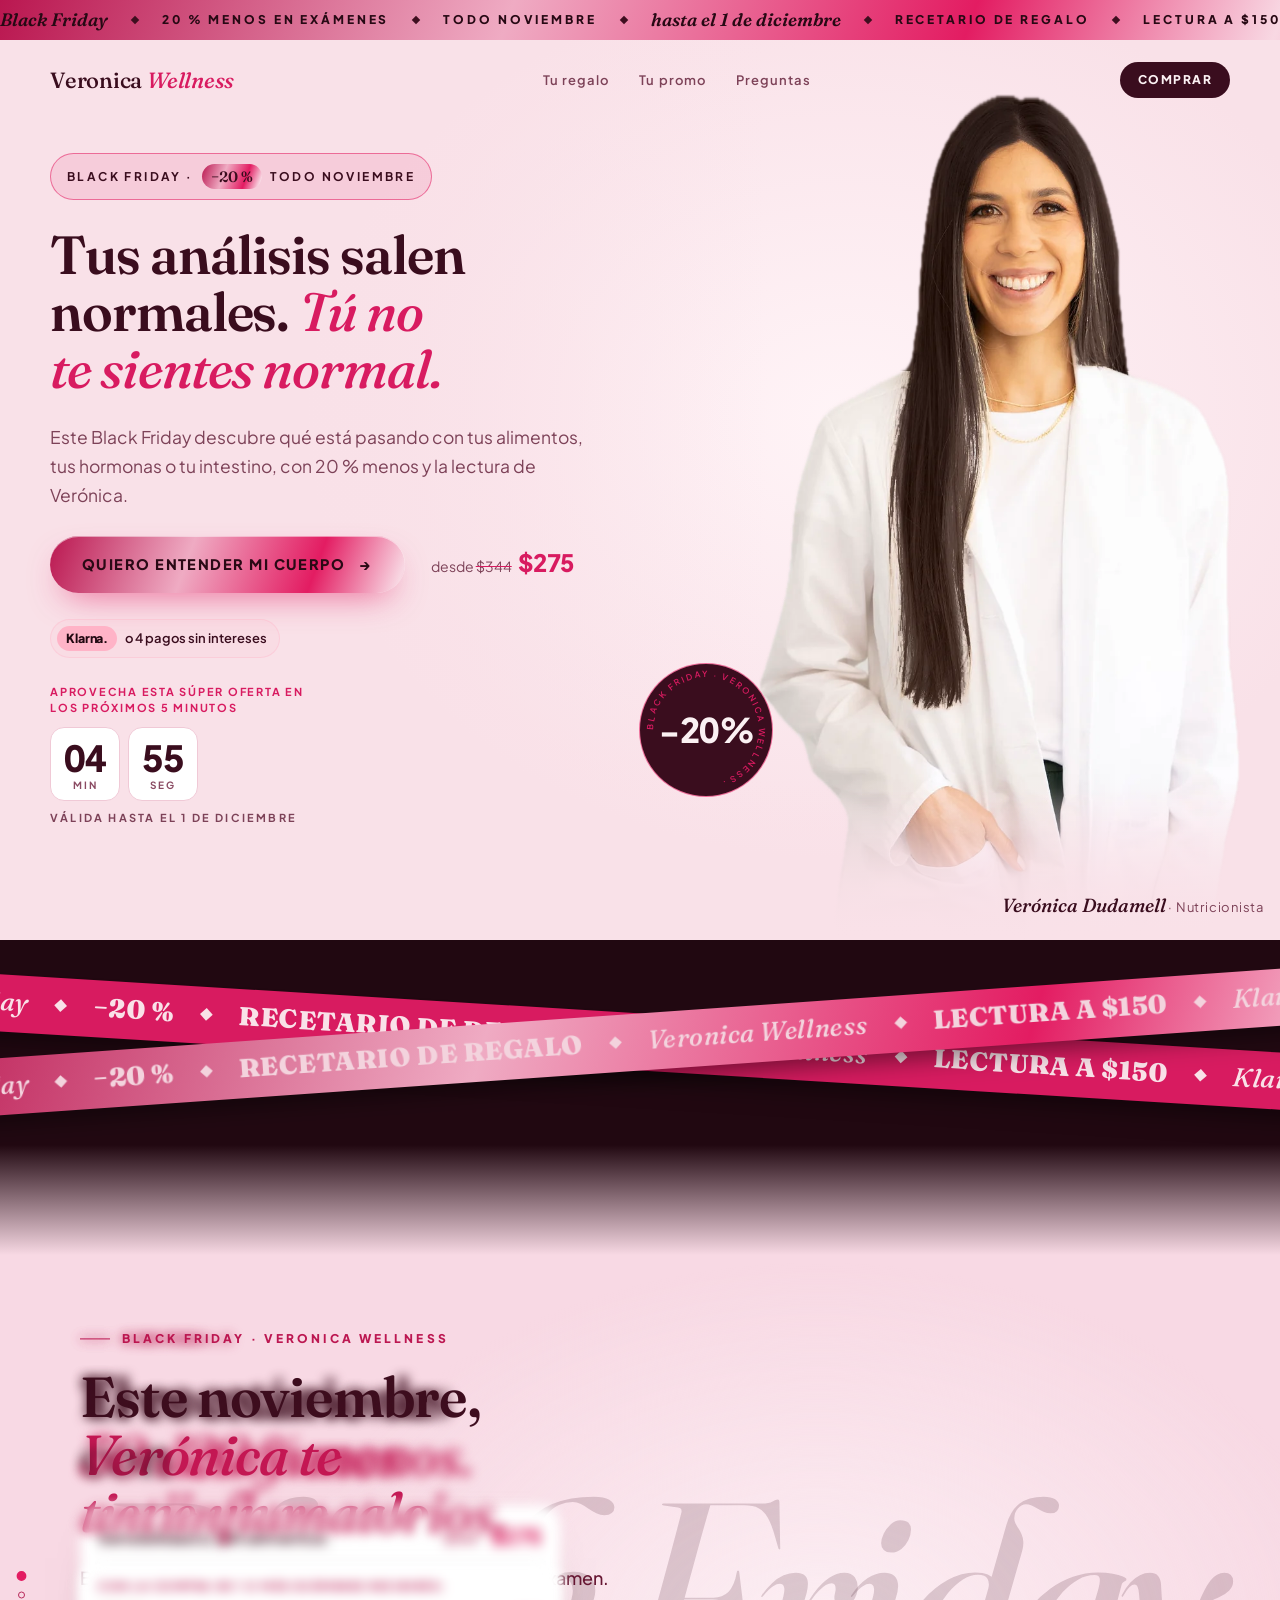
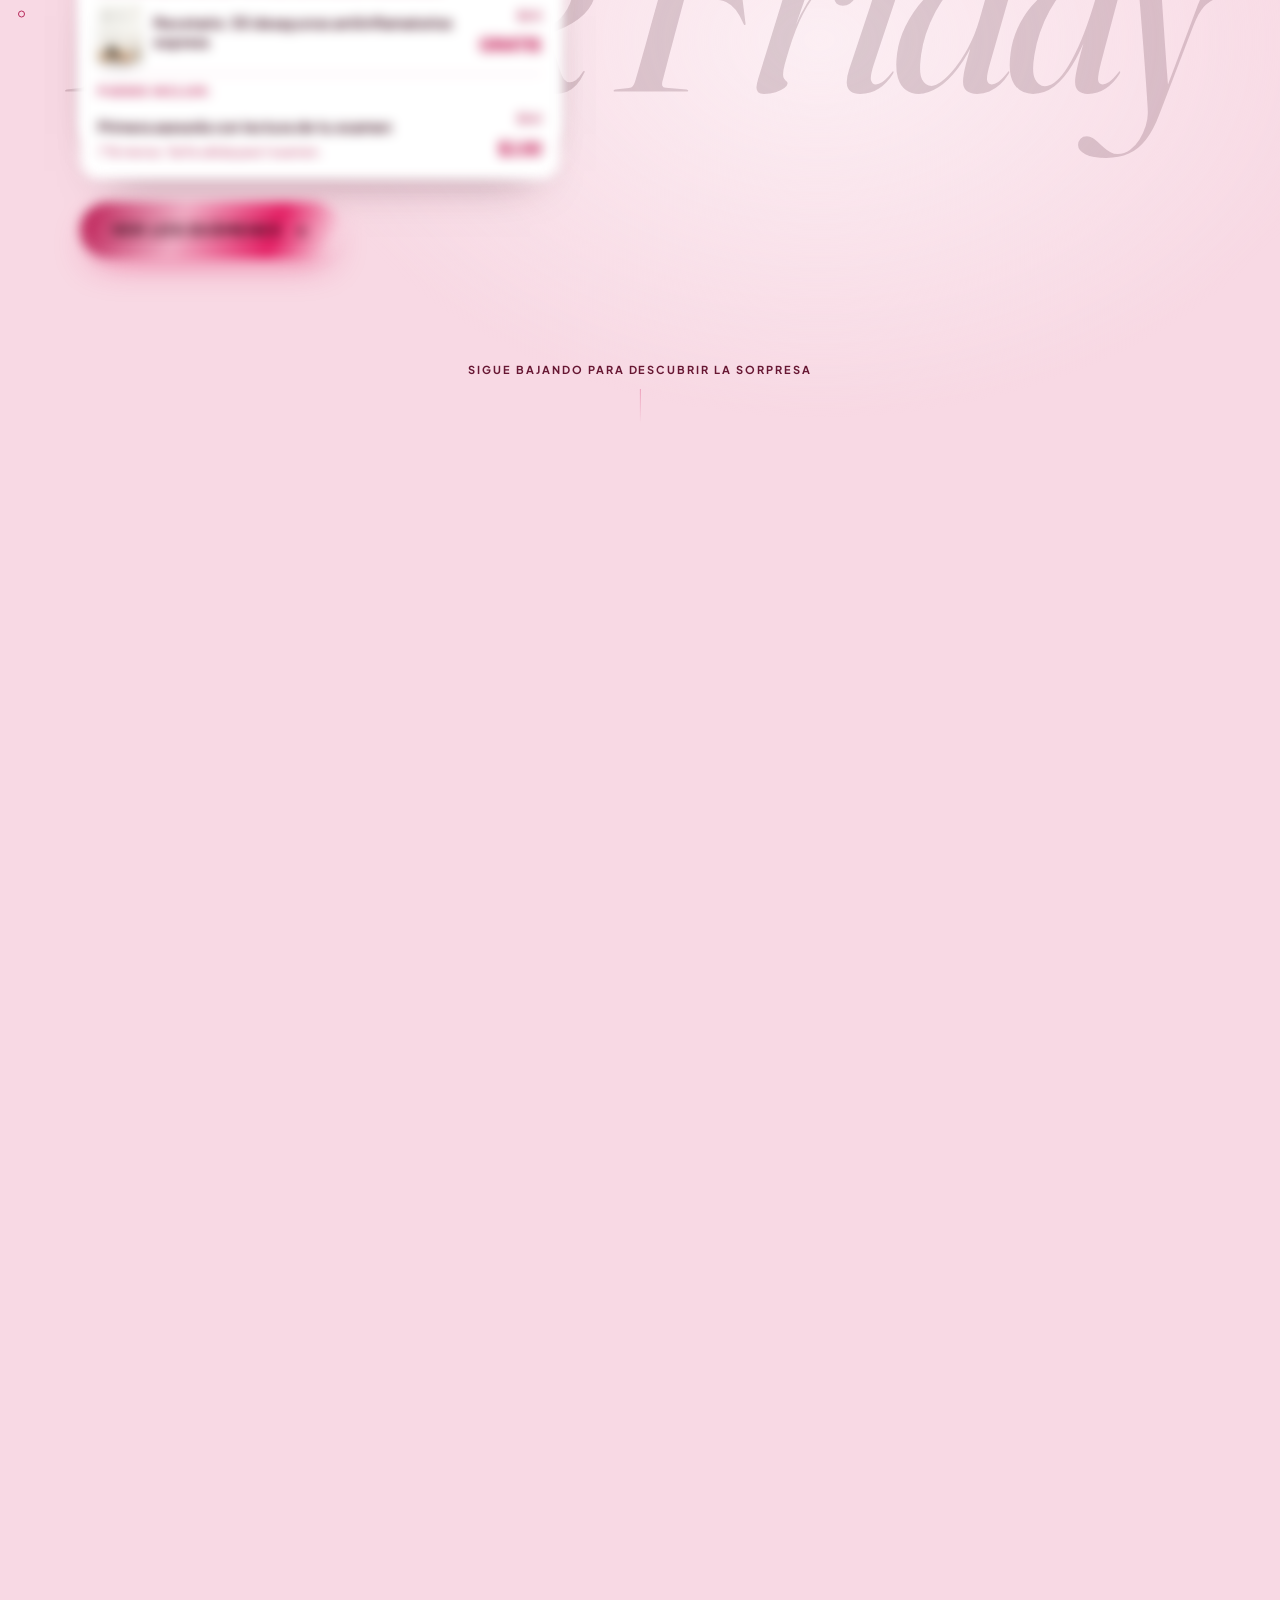
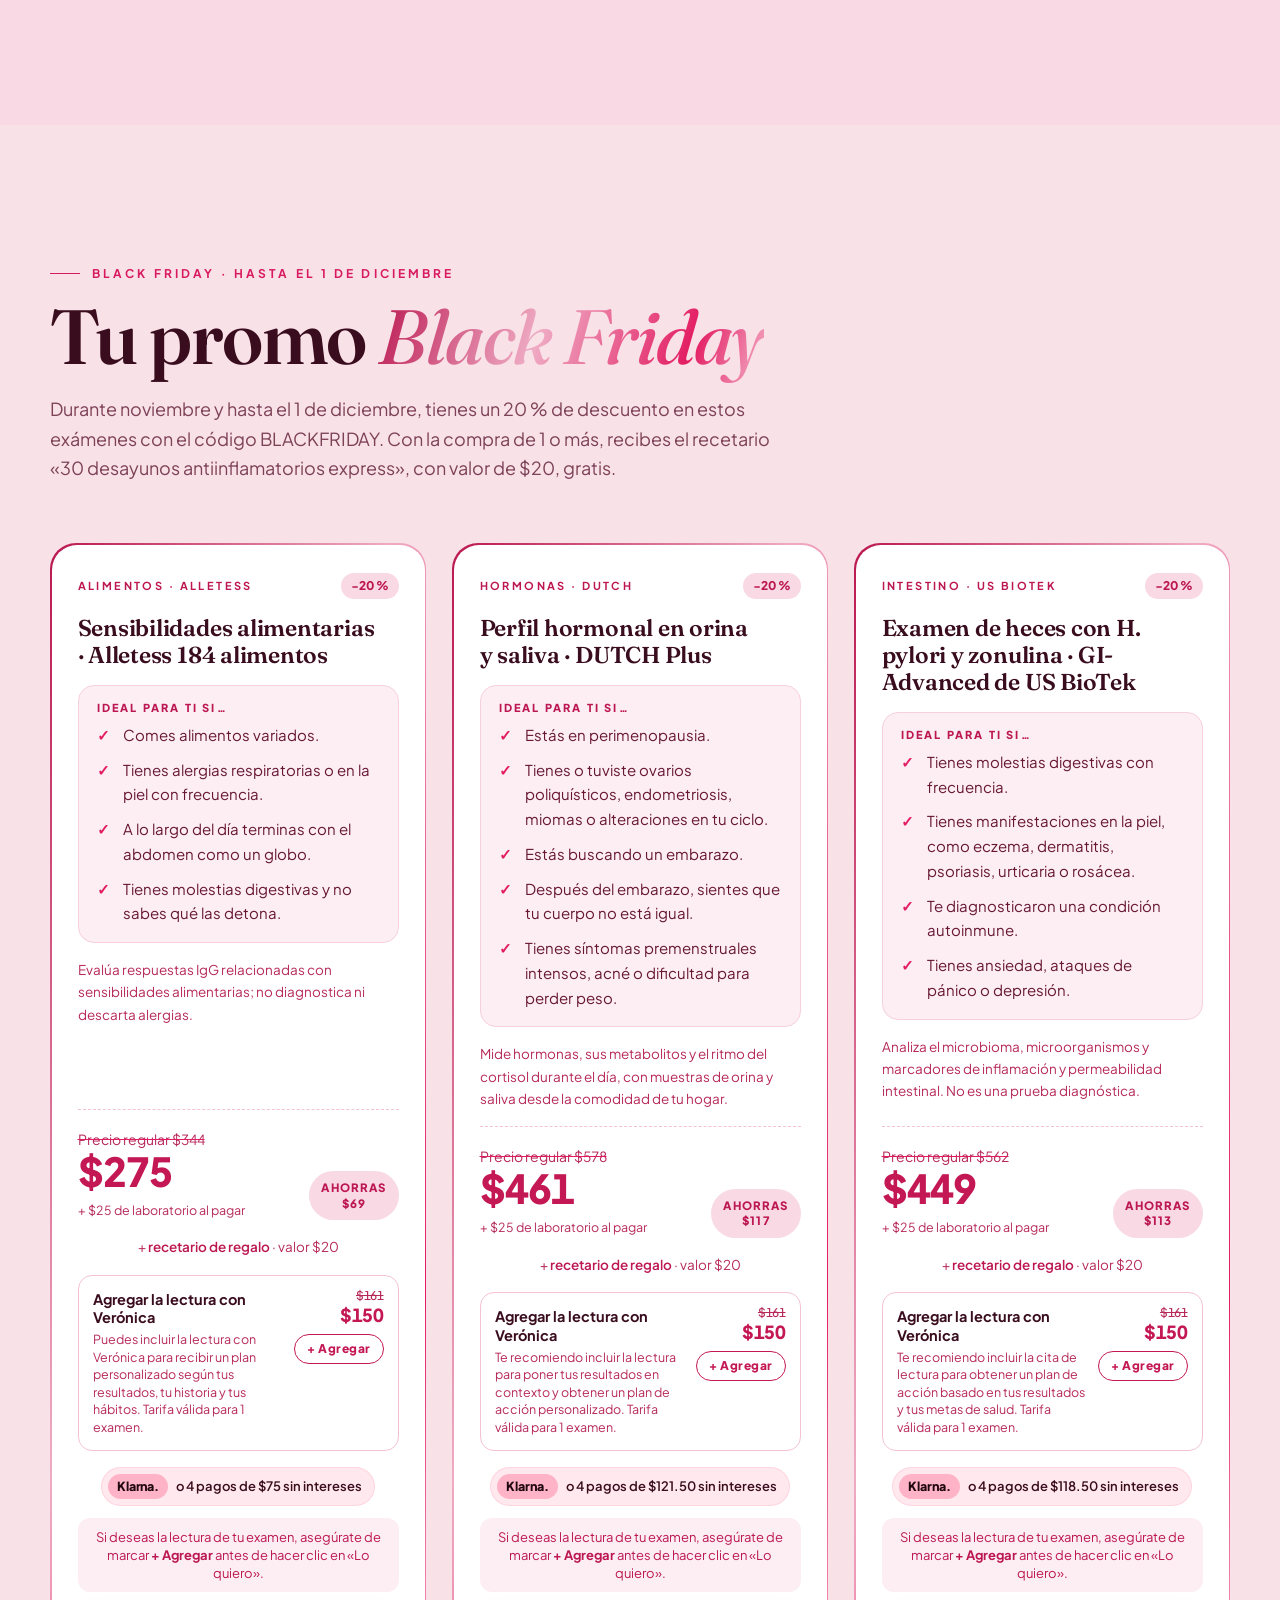
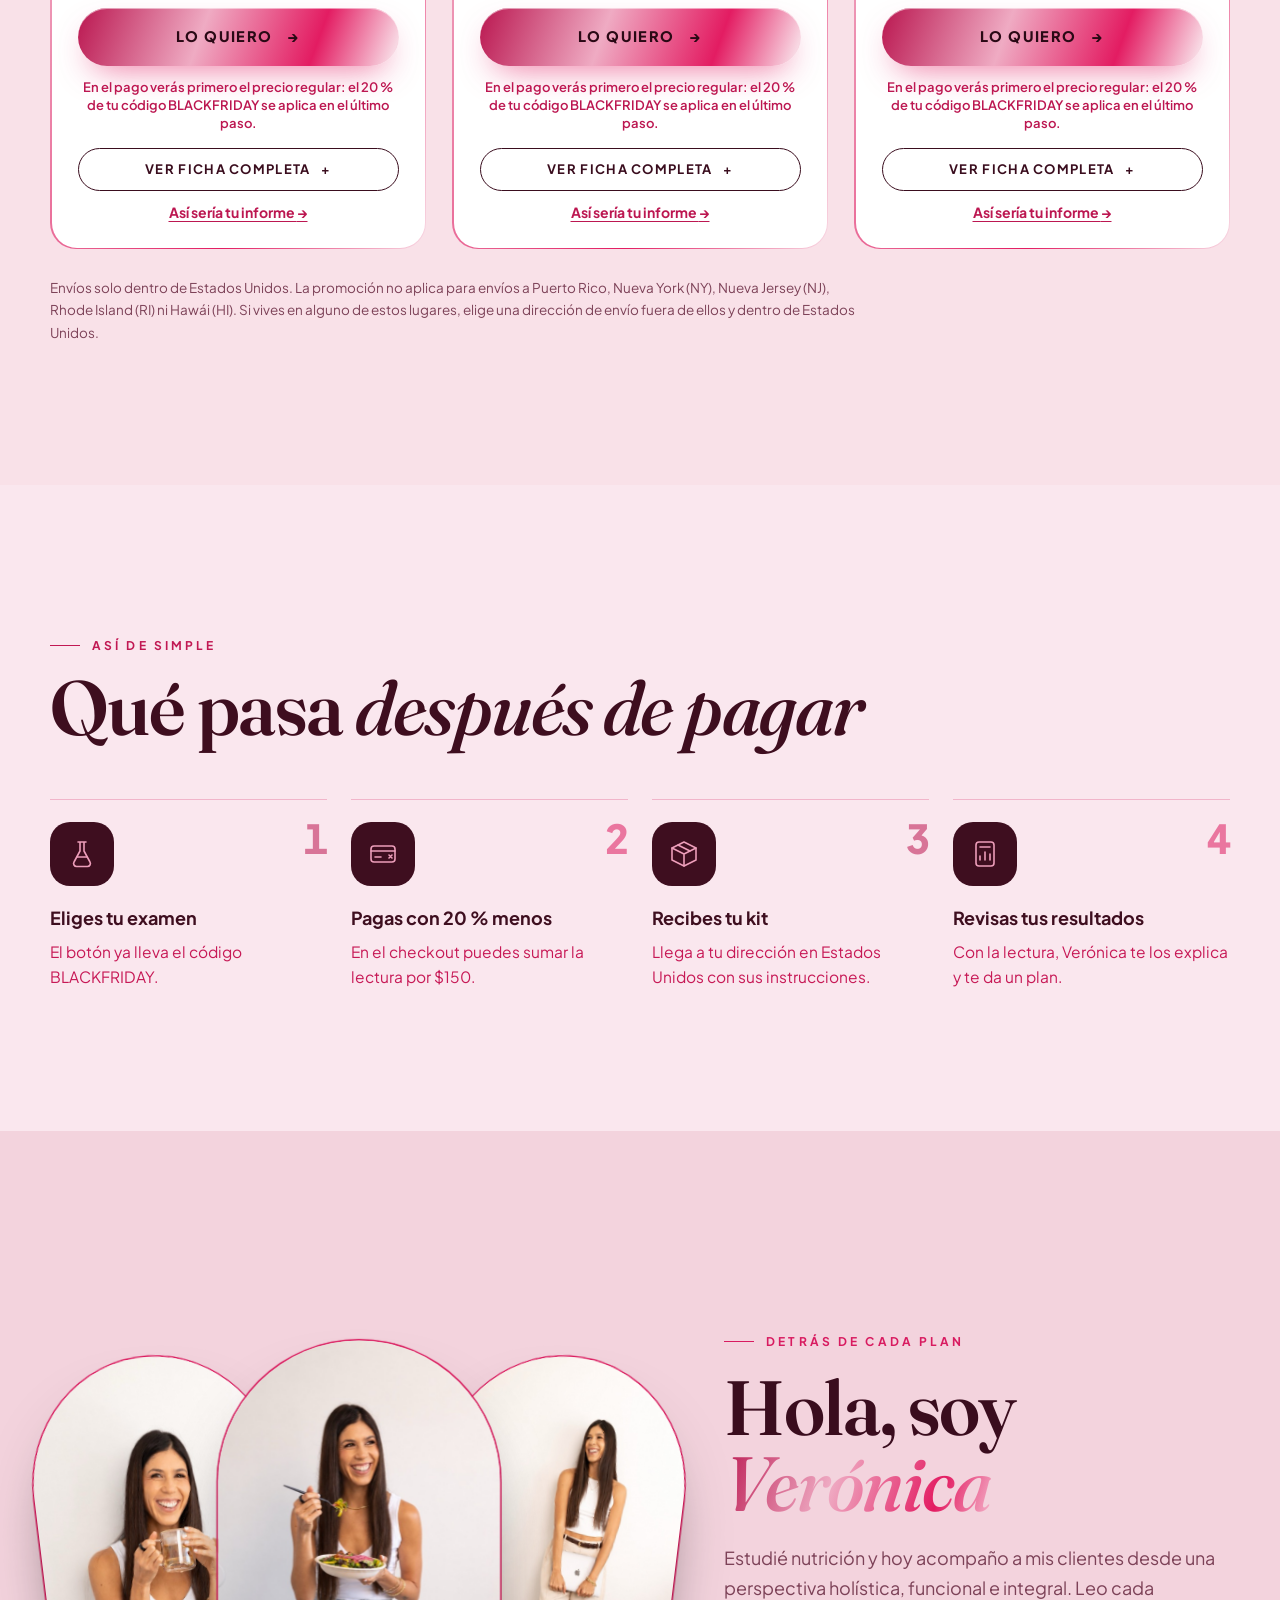
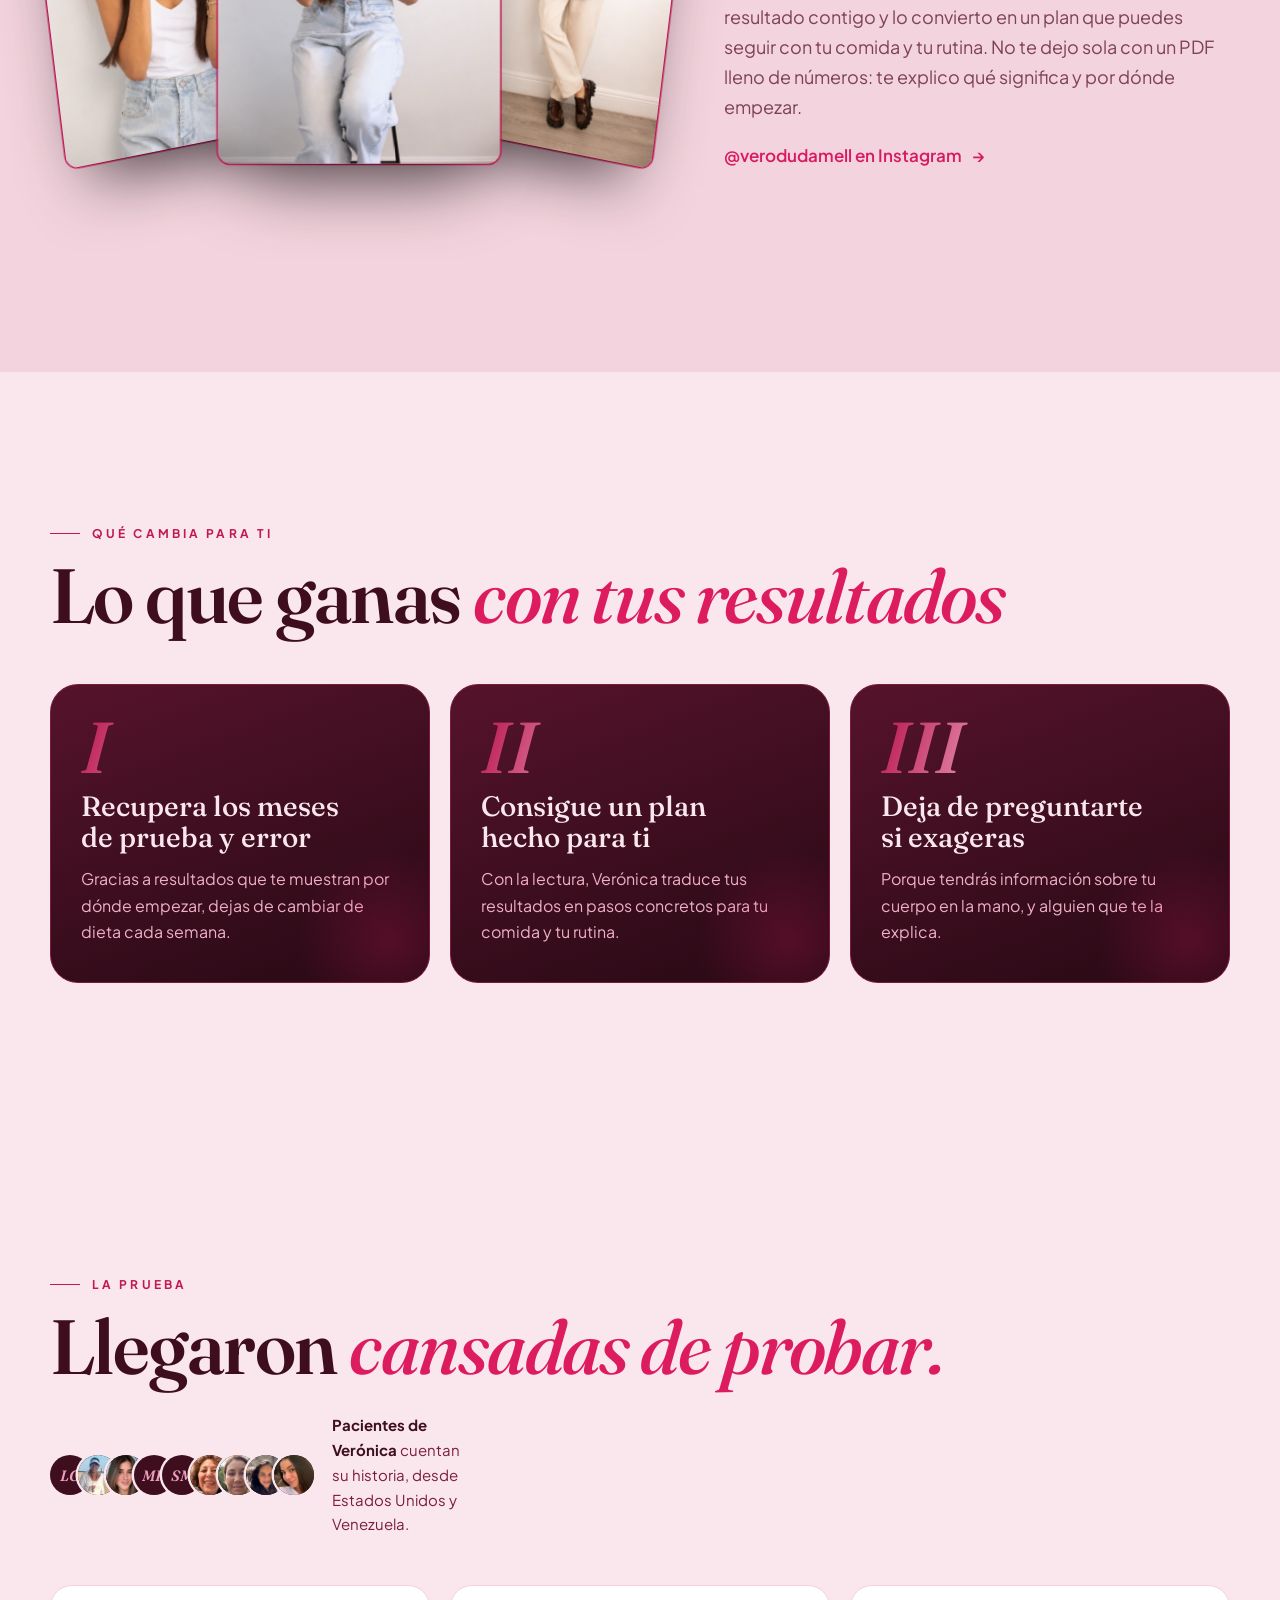
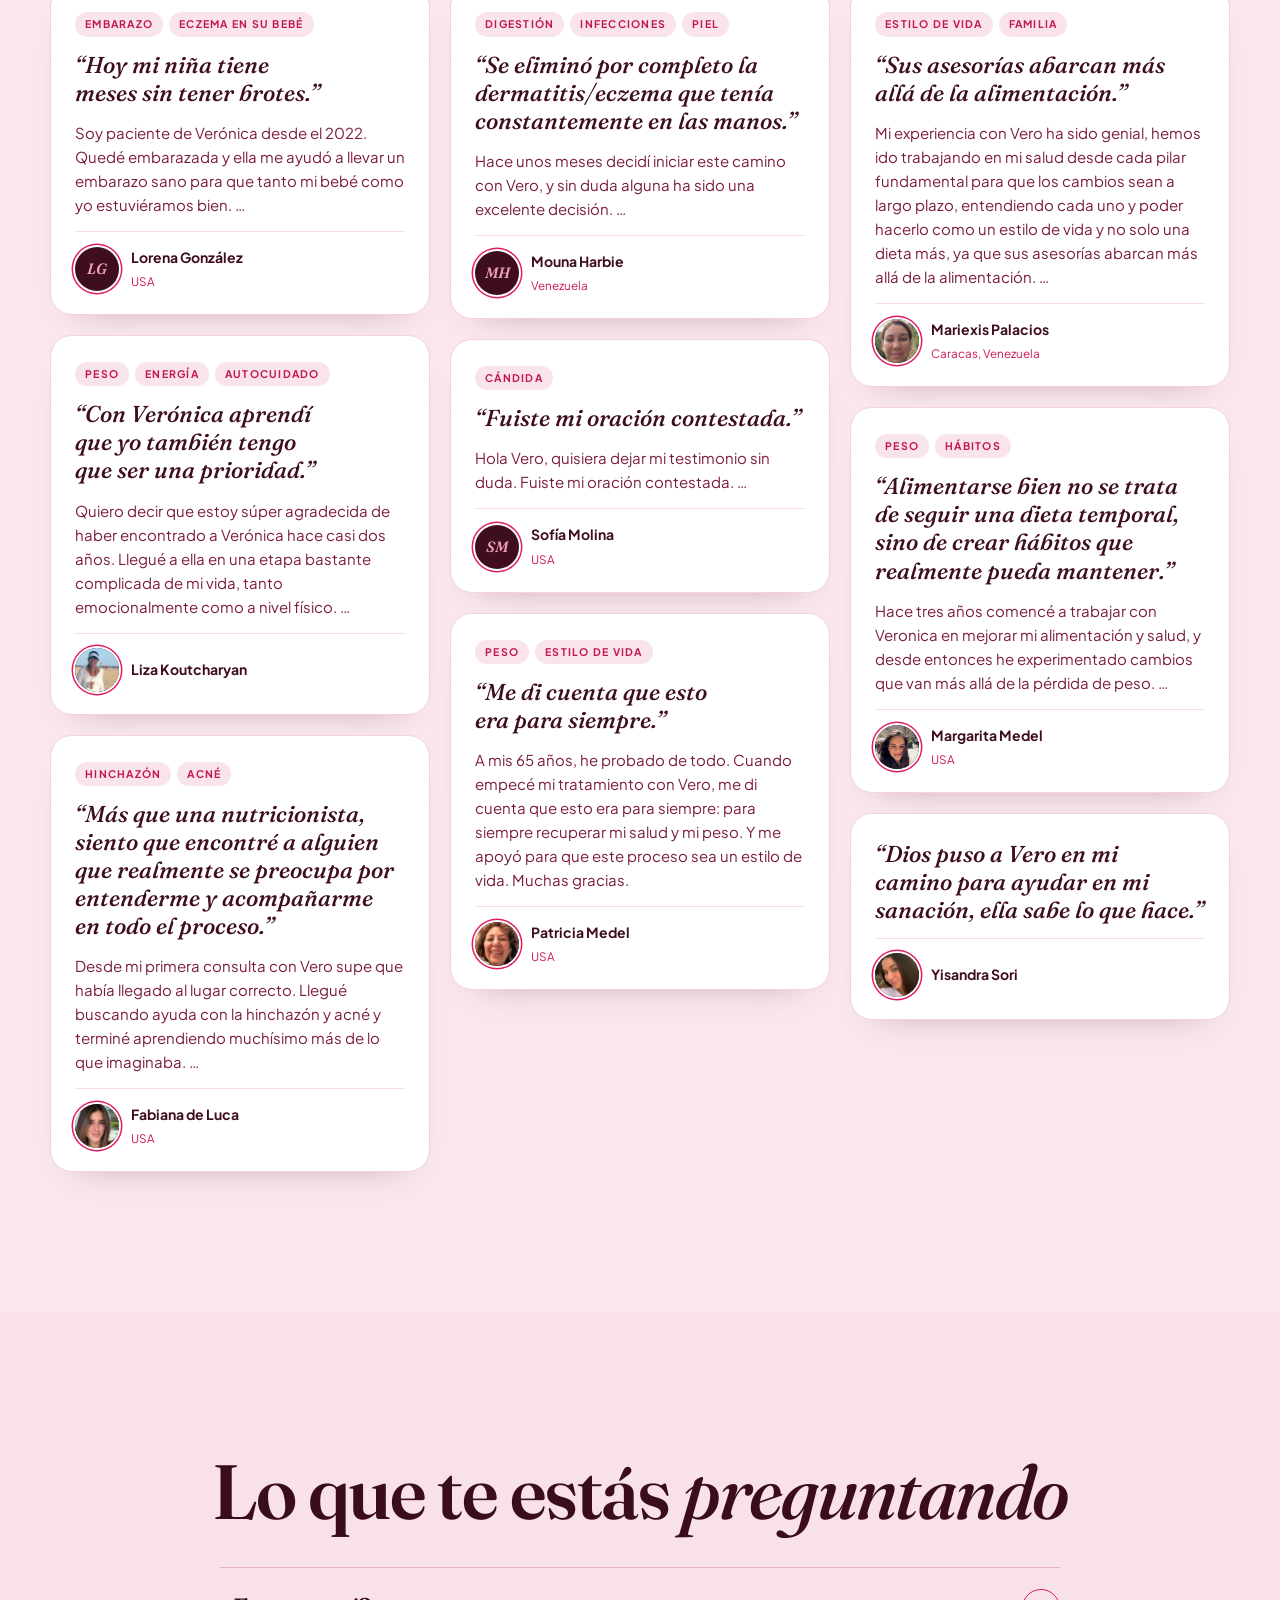
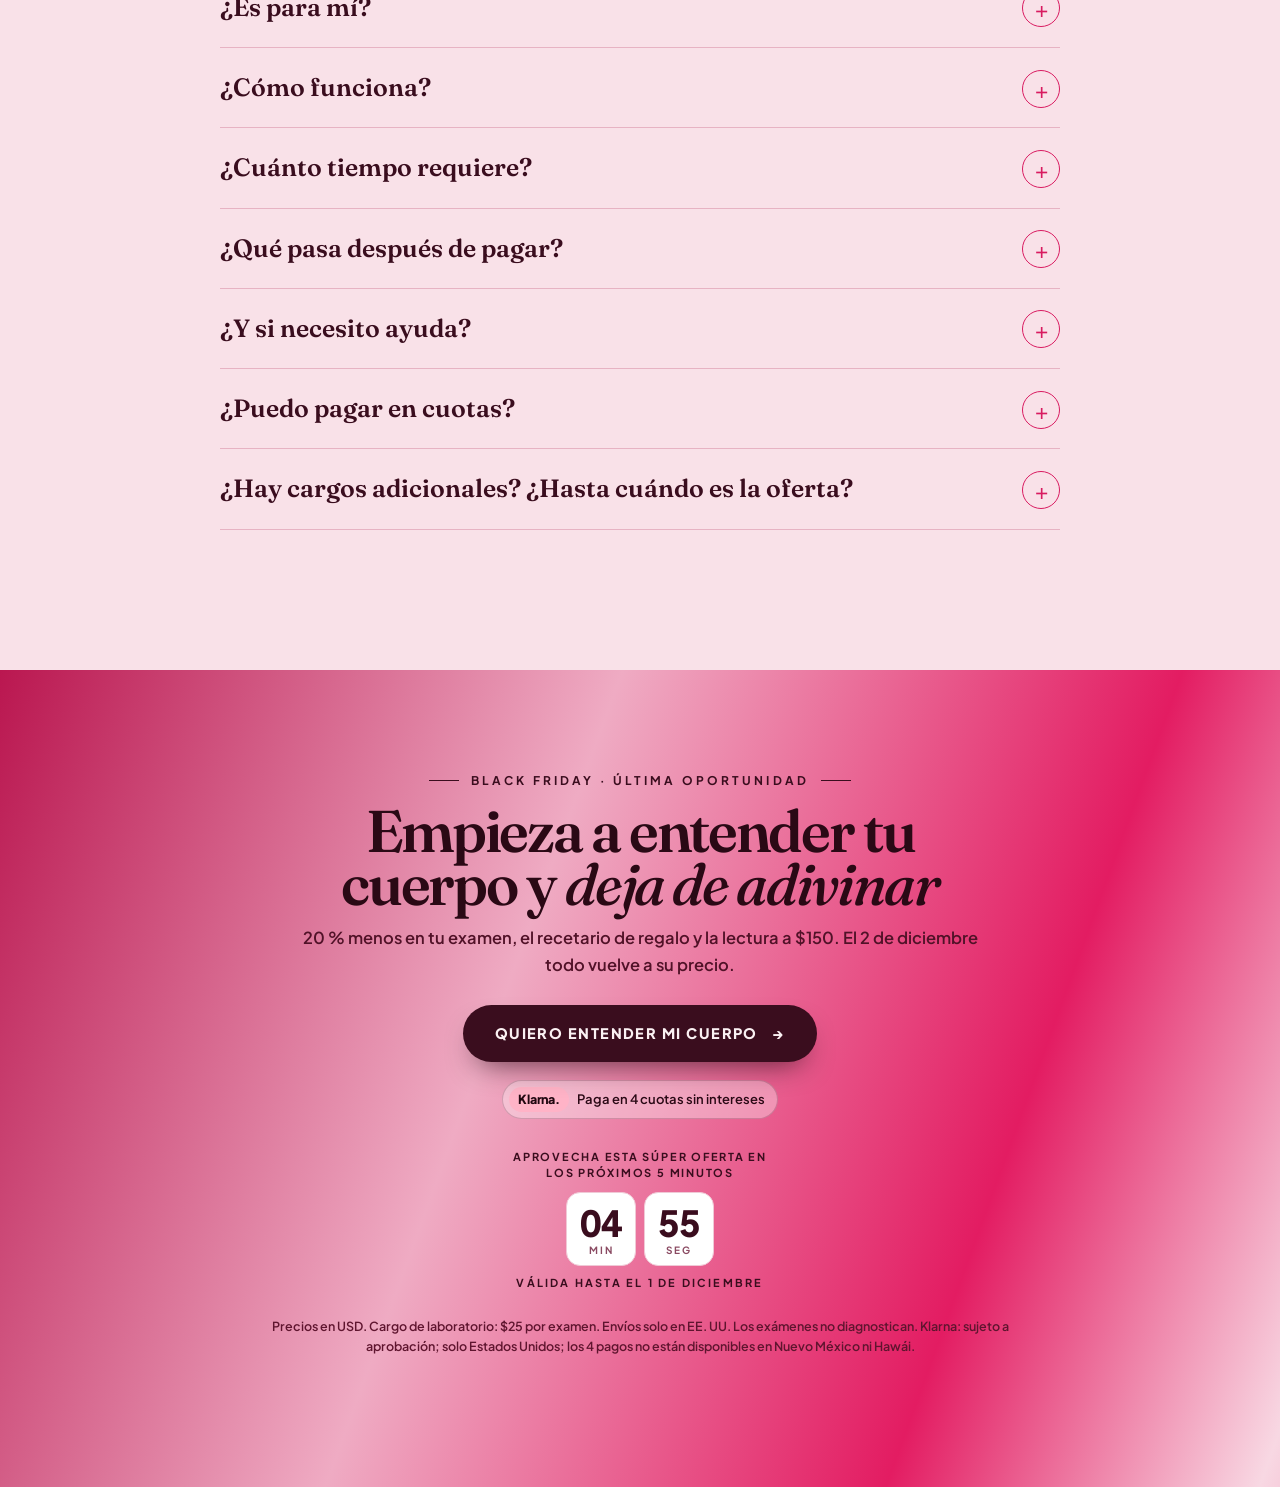
==== commit 0d2e40f5: "Cambios de Verónica (1 nov): en la tarjeta, recetario tras el +$25, luego lectura y Klarna, con avis" ====
--- a/rosa.html
+++ b/rosa.html
@@ -1057,6 +1057,7 @@
   .h4-bg { -webkit-mask-image: linear-gradient(180deg, #000000 82%, transparent 100%) !important; mask-image: linear-gradient(180deg, #000000 82%, transparent 100%) !important;
     -webkit-mask-composite: source-over !important; mask-composite: add !important; }
   @media (min-width: 980px) { .h4-bg { top: 6%; height: 94%; } }
+  @media (max-width: 979px) { .h4-bg { top: 64px; height: 56%; } .h4-body { padding-top: 46vh; } .h4-seal { top: 34vh; } }
   .valid { margin: 0; font: 700 12px/1.3 var(--sans); letter-spacing: .2em; text-transform: uppercase; color: var(--gold); }
   .last .valid { color: var(--wine); margin-top: 18px; }
 
@@ -1149,6 +1150,12 @@
   .rep-pdf { font: 700 13px/1.3 var(--sans); color: var(--gold); text-decoration: none; letter-spacing: .04em; }
   .rep-pdf:hover { text-decoration: underline; }
 
+  /* Verónica 1 Nov: remind to add the reading before "Lo quiero" */
+  .lec-remind { margin: -4px 0 0; padding: 10px 12px; border-radius: 12px; background: #fceef3; font-size: 13px; line-height: 1.4; color: #bc1751; text-align: center; }
+  .lec-remind b { white-space: nowrap; }
+  .with-lec .lec-remind { display: none; }
+  .promo .gc .gift { margin: 0; }
+
   /* ── rosa empolvado: the dark sections turn powder pink, text in deep wine, raspberry accent ── */
   body { background: #f9e1e8; color: #3a0d1e; color-scheme: light; }
   .hero4 { background: radial-gradient(60% 70% at 66% 42%, #fff4f7 0%, #f9e1e8 70%) !important; }
@@ -1287,12 +1294,13 @@
         <div class="ideal"><span>Ideal para ti si…</span><ul><li>Comes alimentos variados.</li><li>Tienes alergias respiratorias o en la piel con frecuencia.</li><li>A lo largo del día terminas con el abdomen como un globo.</li><li>Tienes molestias digestivas y no sabes qué las detona.</li></ul></div>
         <p class="note">Evalúa respuestas IgG relacionadas con sensibilidades alimentarias; no diagnostica ni descarta alergias.</p>
         <div class="price"><div><s>Precio regular $344</s><strong data-count="344" data-to="275">$275</strong><small class="fee-l">+ $25 de laboratorio al pagar</small></div><span class="save">ahorras<br>$69</span></div>
+        <p class="gift">+ <b>recetario de regalo</b> · valor $20</p>
+        <label class="addlec"><input type="checkbox" data-lec><span><b>Agregar la lectura con Verónica</b><small>Puedes incluir la lectura con Verónica para recibir un plan personalizado según tus resultados, tu historia y tus hábitos. Tarifa válida para 1 examen.</small></span><em><s>$161</s>$150<i class="lec-pill" aria-hidden="true"></i></em></label>
         <span class="kl"><b>Klarna.</b> <span>o 4 pagos de <i data-kl>$75</i> sin intereses</span></span>
-        <label class="addlec"><input type="checkbox" data-lec><span><b>Agregar la lectura con Verónica</b><small>Puedes incluir la lectura con Verónica para recibir un plan personalizado según tus resultados, tu historia y tus hábitos. Tarifa válida para 1 examen.</small></span><em><s>$161</s>$150<i class="lec-pill" aria-hidden="true"></i></em></label>
+        <p class="lec-remind">Si deseas la lectura de tu examen, asegúrate de marcar <b>+ Agregar</b> antes de hacer clic en «Lo quiero».</p>
         <a class="btn" data-buy href="https://veronicawellness.com/checkout/examenes/?examen=184-igg-food-sensitivity-panel&amp;cupon=BLACKFRIDAY" target="_blank" rel="noopener">Lo quiero <span class="arr">→</span></a>
         <p class="pnote">En el pago verás primero el precio regular: el 20 % de tu código BLACKFRIDAY se aplica en el último paso.</p>
-        <div class="gc-links"><button type="button" class="more" data-ficha>Ver ficha completa <span aria-hidden="true">+</span></button></div>
-        <p class="gift">+ <b>recetario de regalo</b> · valor $20</p>
+        <div class="gc-links"><button type="button" class="more" data-ficha>Ver ficha completa <span aria-hidden="true">+</span></button><button type="button" class="sample" data-rep>Así sería tu informe <span aria-hidden="true">→</span></button></div>
       </div></article>
       <article class="gc rise" data-exam="hor" data-now="461"><div class="gc-in">
         <div class="gc-top"><span class="lab">Hormonas · DUTCH</span><span class="tag20">−20 %</span></div>
@@ -1300,12 +1308,13 @@
         <div class="ideal"><span>Ideal para ti si…</span><ul><li>Estás en perimenopausia.</li><li>Tienes o tuviste ovarios poliquísticos, endometriosis, miomas o alteraciones en tu ciclo.</li><li>Estás buscando un embarazo.</li><li>Después del embarazo, sientes que tu cuerpo no está igual.</li><li>Tienes síntomas premenstruales intensos, acné o dificultad para perder peso.</li></ul></div>
         <p class="note">Mide hormonas, sus metabolitos y el ritmo del cortisol durante el día, con muestras de orina y saliva desde la comodidad de tu hogar.</p>
         <div class="price"><div><s>Precio regular $578</s><strong data-count="578" data-to="461">$461</strong><small class="fee-l">+ $25 de laboratorio al pagar</small></div><span class="save">ahorras<br>$117</span></div>
+        <p class="gift">+ <b>recetario de regalo</b> · valor $20</p>
+        <label class="addlec"><input type="checkbox" data-lec><span><b>Agregar la lectura con Verónica</b><small>Te recomiendo incluir la lectura para poner tus resultados en contexto y obtener un plan de acción personalizado. Tarifa válida para 1 examen.</small></span><em><s>$161</s>$150<i class="lec-pill" aria-hidden="true"></i></em></label>
         <span class="kl"><b>Klarna.</b> <span>o 4 pagos de <i data-kl>$121.50</i> sin intereses</span></span>
-        <label class="addlec"><input type="checkbox" data-lec><span><b>Agregar la lectura con Verónica</b><small>Te recomiendo incluir la lectura para poner tus resultados en contexto y obtener un plan de acción personalizado. Tarifa válida para 1 examen.</small></span><em><s>$161</s>$150<i class="lec-pill" aria-hidden="true"></i></em></label>
+        <p class="lec-remind">Si deseas la lectura de tu examen, asegúrate de marcar <b>+ Agregar</b> antes de hacer clic en «Lo quiero».</p>
         <a class="btn" data-buy href="https://veronicawellness.com/checkout/examenes/?examen=dutch-plus-hormonas-sexuales-adrenal&amp;cupon=BLACKFRIDAY" target="_blank" rel="noopener">Lo quiero <span class="arr">→</span></a>
         <p class="pnote">En el pago verás primero el precio regular: el 20 % de tu código BLACKFRIDAY se aplica en el último paso.</p>
         <div class="gc-links"><button type="button" class="more" data-ficha>Ver ficha completa <span aria-hidden="true">+</span></button><button type="button" class="sample" data-rep>Así sería tu informe <span aria-hidden="true">→</span></button></div>
-        <p class="gift">+ <b>recetario de regalo</b> · valor $20</p>
       </div></article>
       <article class="gc rise" data-exam="gi" data-now="449"><div class="gc-in">
         <div class="gc-top"><span class="lab">Intestino · US BioTek</span><span class="tag20">−20 %</span></div>
@@ -1313,12 +1322,13 @@
         <div class="ideal"><span>Ideal para ti si…</span><ul><li>Tienes molestias digestivas con frecuencia.</li><li>Tienes manifestaciones en la piel, como eczema, dermatitis, psoriasis, urticaria o rosácea.</li><li>Te diagnosticaron una condición autoinmune.</li><li>Tienes ansiedad, ataques de pánico o depresión.</li></ul></div>
         <p class="note">Analiza el microbioma, microorganismos y marcadores de inflamación y permeabilidad intestinal. No es una prueba diagnóstica.</p>
         <div class="price"><div><s>Precio regular $562</s><strong data-count="562" data-to="449">$449</strong><small class="fee-l">+ $25 de laboratorio al pagar</small></div><span class="save">ahorras<br>$113</span></div>
+        <p class="gift">+ <b>recetario de regalo</b> · valor $20</p>
+        <label class="addlec"><input type="checkbox" data-lec><span><b>Agregar la lectura con Verónica</b><small>Te recomiendo incluir la cita de lectura para obtener un plan de acción basado en tus resultados y tus metas de salud. Tarifa válida para 1 examen.</small></span><em><s>$161</s>$150<i class="lec-pill" aria-hidden="true"></i></em></label>
         <span class="kl"><b>Klarna.</b> <span>o 4 pagos de <i data-kl>$118.50</i> sin intereses</span></span>
-        <label class="addlec"><input type="checkbox" data-lec><span><b>Agregar la lectura con Verónica</b><small>Te recomiendo incluir la cita de lectura para obtener un plan de acción basado en tus resultados y tus metas de salud. Tarifa válida para 1 examen.</small></span><em><s>$161</s>$150<i class="lec-pill" aria-hidden="true"></i></em></label>
+        <p class="lec-remind">Si deseas la lectura de tu examen, asegúrate de marcar <b>+ Agregar</b> antes de hacer clic en «Lo quiero».</p>
         <a class="btn" data-buy href="https://veronicawellness.com/checkout/examenes/?examen=gi-advanced-profile-includes-zonulin-and-h-pylori&amp;cupon=BLACKFRIDAY" target="_blank" rel="noopener">Lo quiero <span class="arr">→</span></a>
         <p class="pnote">En el pago verás primero el precio regular: el 20 % de tu código BLACKFRIDAY se aplica en el último paso.</p>
         <div class="gc-links"><button type="button" class="more" data-ficha>Ver ficha completa <span aria-hidden="true">+</span></button><button type="button" class="sample" data-rep>Así sería tu informe <span aria-hidden="true">→</span></button></div>
-        <p class="gift">+ <b>recetario de regalo</b> · valor $20</p>
       </div></article>
     </div>
     <p class="excl">Envíos solo dentro de Estados Unidos. La promoción no aplica para envíos a Puerto Rico, Nueva York (NY), Nueva Jersey (NJ), Rhode Island (RI) ni Hawái (HI). Si vives en alguno de estos lugares, elige una dirección de envío fuera de ellos y dentro de Estados Unidos.</p>
@@ -1620,11 +1630,12 @@
       get: ["El resultado de tu examen entre 2 y 3 semanas después de enviar tu muestra.", "El recetario «30 desayunos antiinflamatorios express» de regalo, con valor de $20.", "Si agregas la lectura con Verónica, un plan personalizado según tus resultados, tu historia y tus hábitos: $150 en vez de $161, 7 % menos; tarifa válida para 1 examen."],
       sample: "La muestra es de sangre y se recoge con un pequeño pinchazo en el dedo. Las lancetas vienen dentro del kit que recibirás en tu dirección de preferencia en Estados Unidos.",
       note: 'No diagnostica alergias: orienta una dieta de eliminación.',
-      was: 344, now: 275, save: 69, report: null, id: '184-igg-food-sensitivity-panel',
+      pages: 2, repT: 'Así es un informe Alletess 184', repI: 'Estás viendo un informe de muestra del panel de sensibilidades alimentarias IgG a 184 alimentos de Alletess. El informe original está en inglés; en la lectura, Verónica te lo explica en español.',
+      was: 344, now: 275, save: 69, report: 'https://iclabs.ca/wp-content/uploads/icl-test-attachments/AML_184_Food_Sensitivity_IgG_Sample_Report.pdf', id: '184-igg-food-sensitivity-panel',
     },
     hor: {
       lab: 'Hormonas · DUTCH', name: 'DUTCH Plus (hormonas sexuales y adrenales)',
-      title: 'Entiende por qué <em>te despiertas agotada.</em>', n: 35, nl: 'mediciones de tus hormonas',
+      title: 'Entiende qué pasa <em>con tus hormonas.</em>', n: 35, nl: 'mediciones de tus hormonas',
       pain: ["Estás en perimenopausia.", "Tienes o tuviste ovarios poliquísticos, endometriosis, miomas o alteraciones en tu ciclo.", "Estás buscando un embarazo.", "Después del embarazo, sientes que tu cuerpo no está igual.", "Tienes síntomas premenstruales intensos, acné o dificultad para perder peso."],
       measure: ["Estrógenos, progesterona, testosterona, DHEA y cortisol, con sus metabolitos.", "El ritmo del cortisol durante el día.", "La respuesta del cortisol al despertar (CAR).", "Melatonina.", "Marcadores de ácidos orgánicos relacionados con B12, B6, glutatión, dopamina, noradrenalina y daño oxidativo.", "Vías de metabolización de estrógenos y metilación."],
       why: "Este examen mide hormonas y sus metabolitos para explorar cómo las procesas. También registra el ritmo del cortisol durante el día, desde que despiertas, para aportar contexto a lo que describes: fatiga, insomnio, ansiedad o antojos de dulces a partir de la tarde. No establece un diagnóstico.",
@@ -1693,7 +1704,7 @@
 
   // "Así sería tu informe": a window with pages of the lab's sample report, the full PDF one tap away.
   const rdlg = document.querySelector('[data-rep-dlg]'), rsheet = document.querySelector('[data-rep-sheet]');
-  const repImg = { hor: 'dutch', gi: 'gi' };
+  const repImg = { ali: 'ali', hor: 'dutch', gi: 'gi' };
   function openRep(k) {
     const f = fichas[k];
     const imgs = Array.from({ length: f.pages }, (_, i) => `<img src="img/informes/${repImg[k]}-${i + 1}.webp" alt="Página ${i + 1} del informe de muestra" loading="lazy" width="1200" height="${k === 'gi' ? 1739 : 1553}">`).join('');
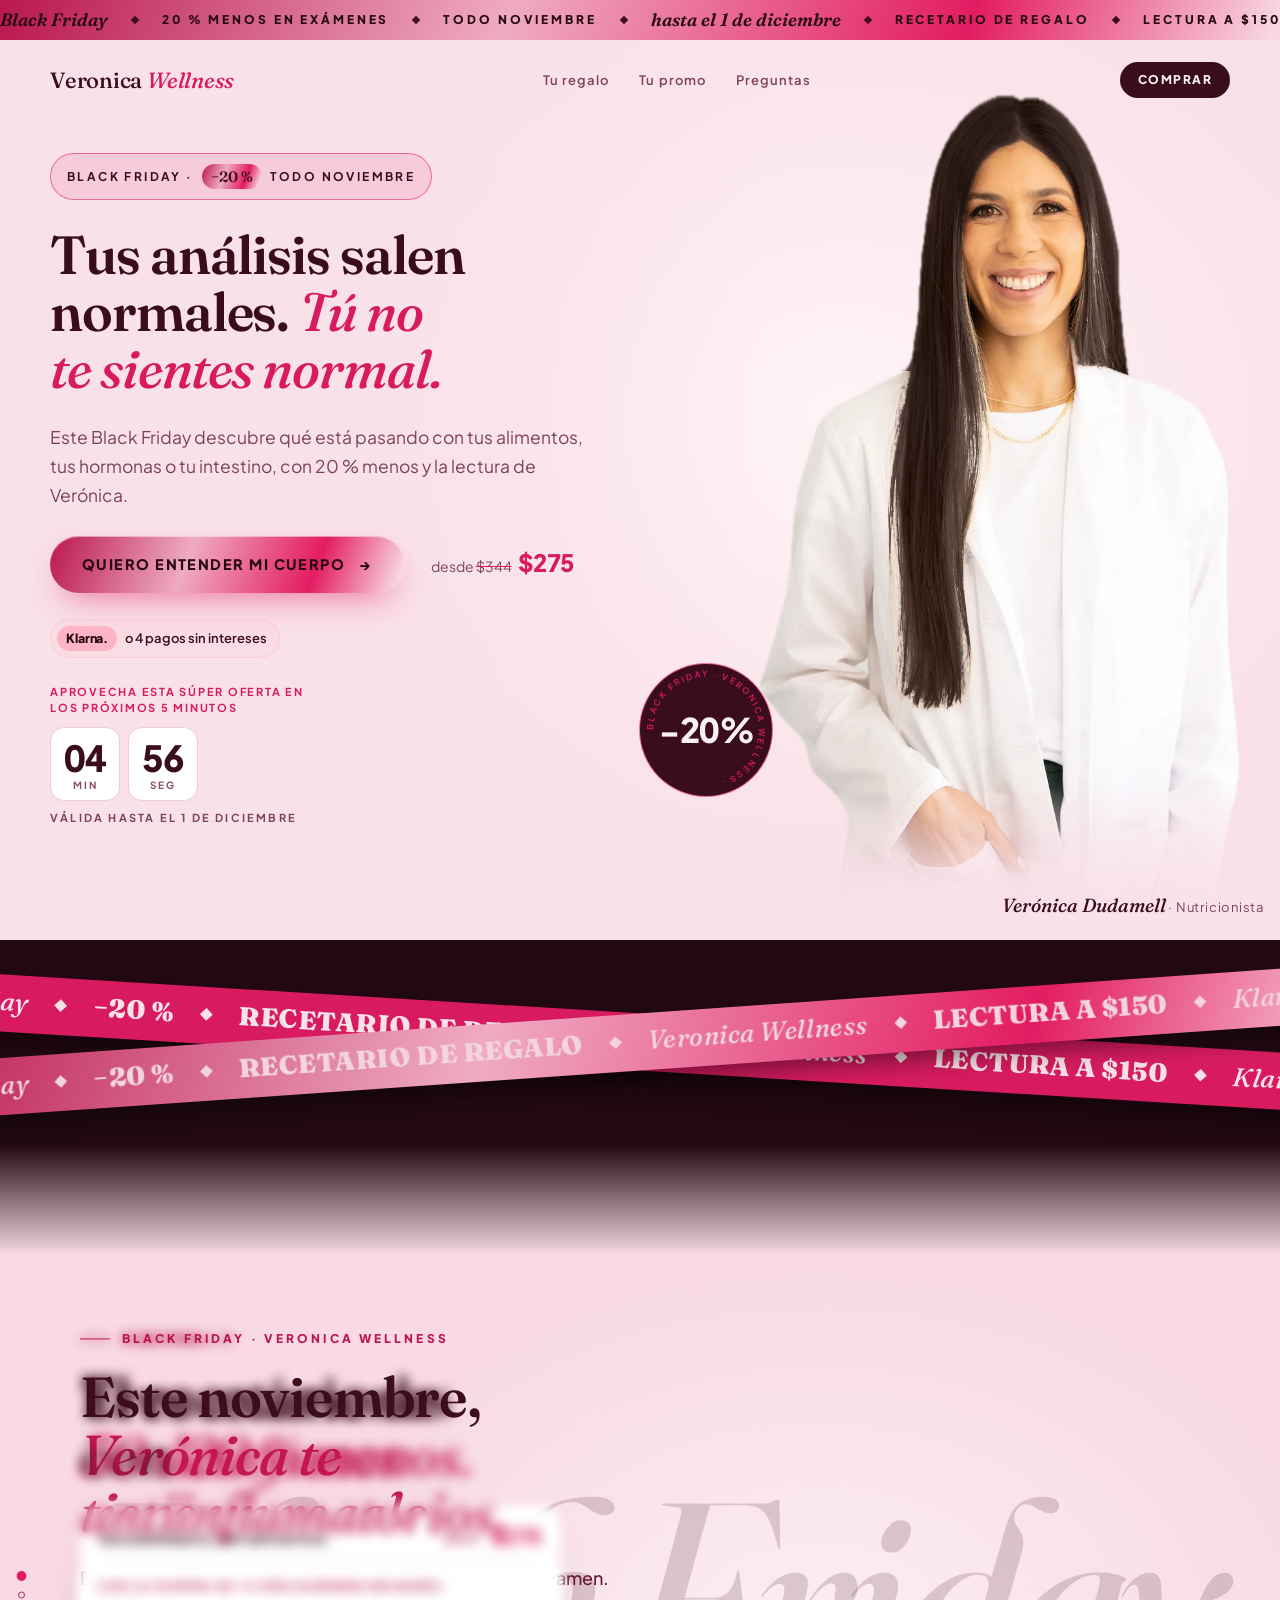
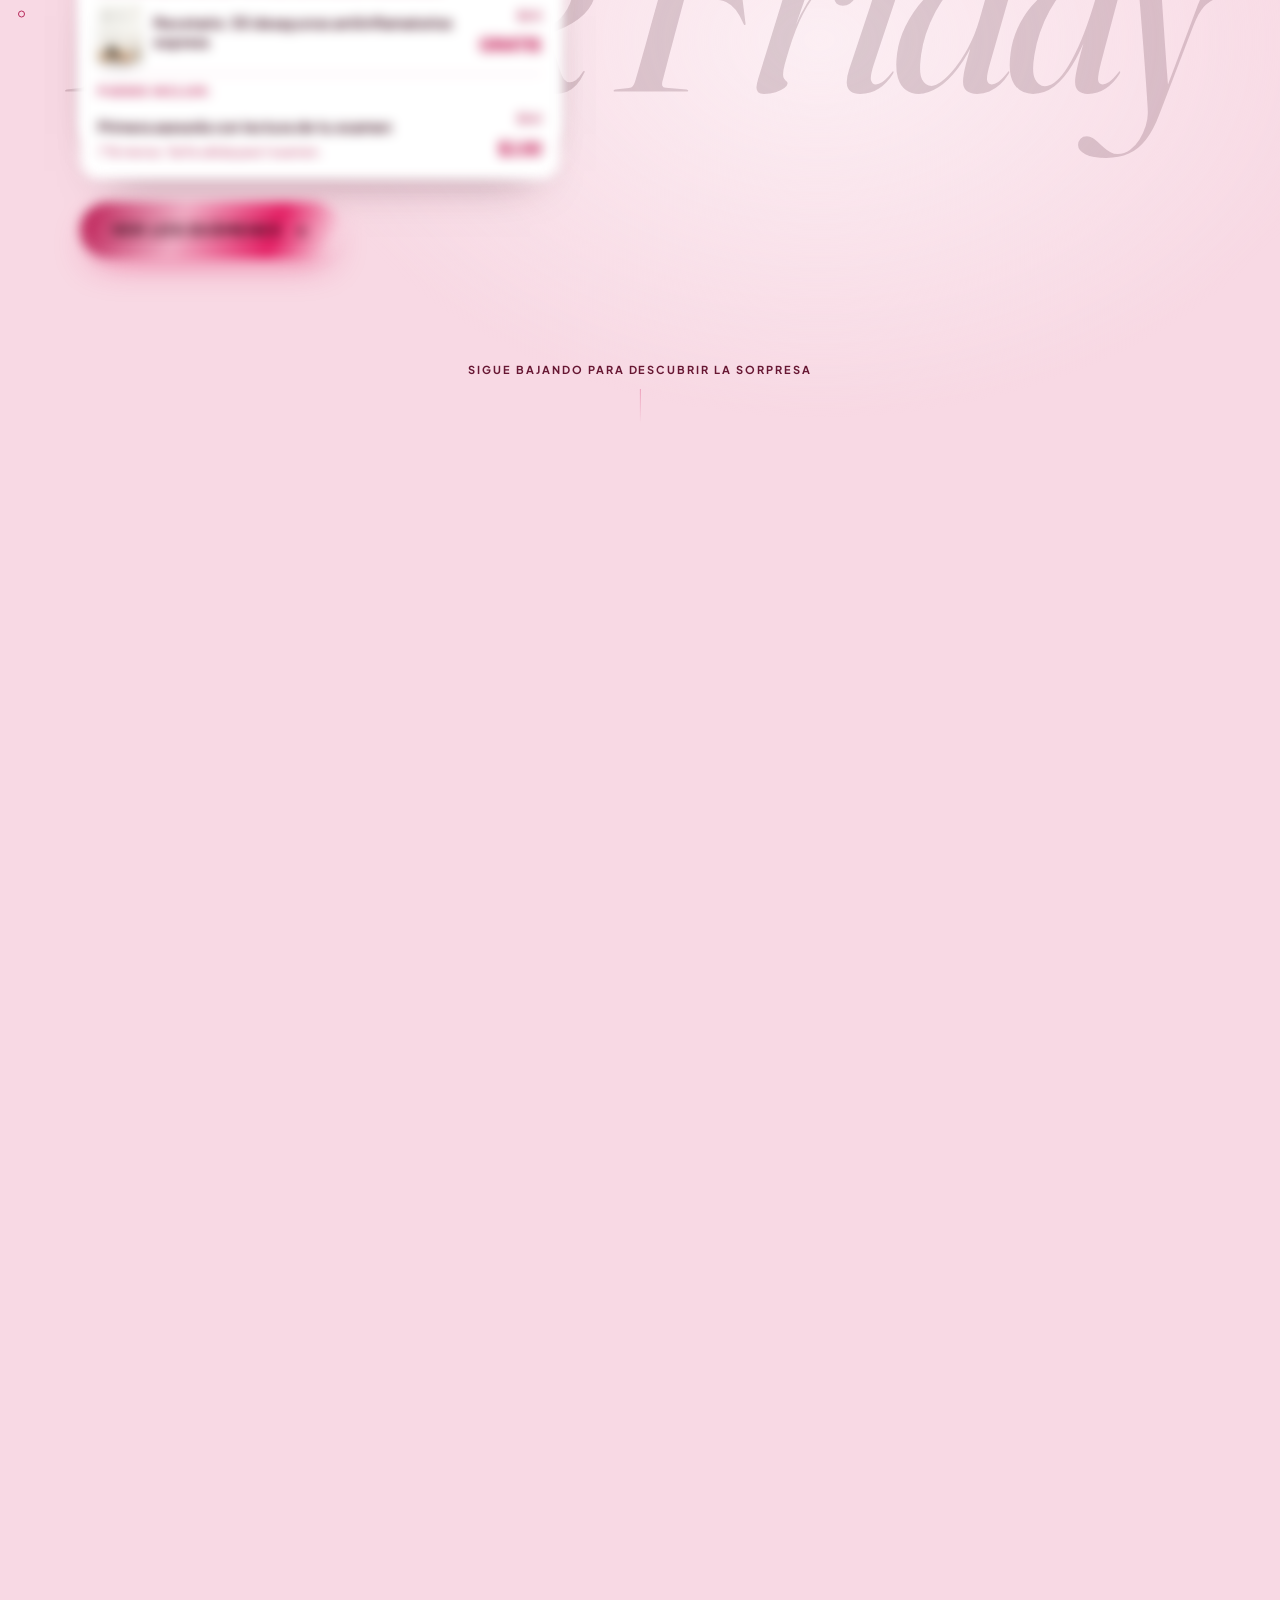
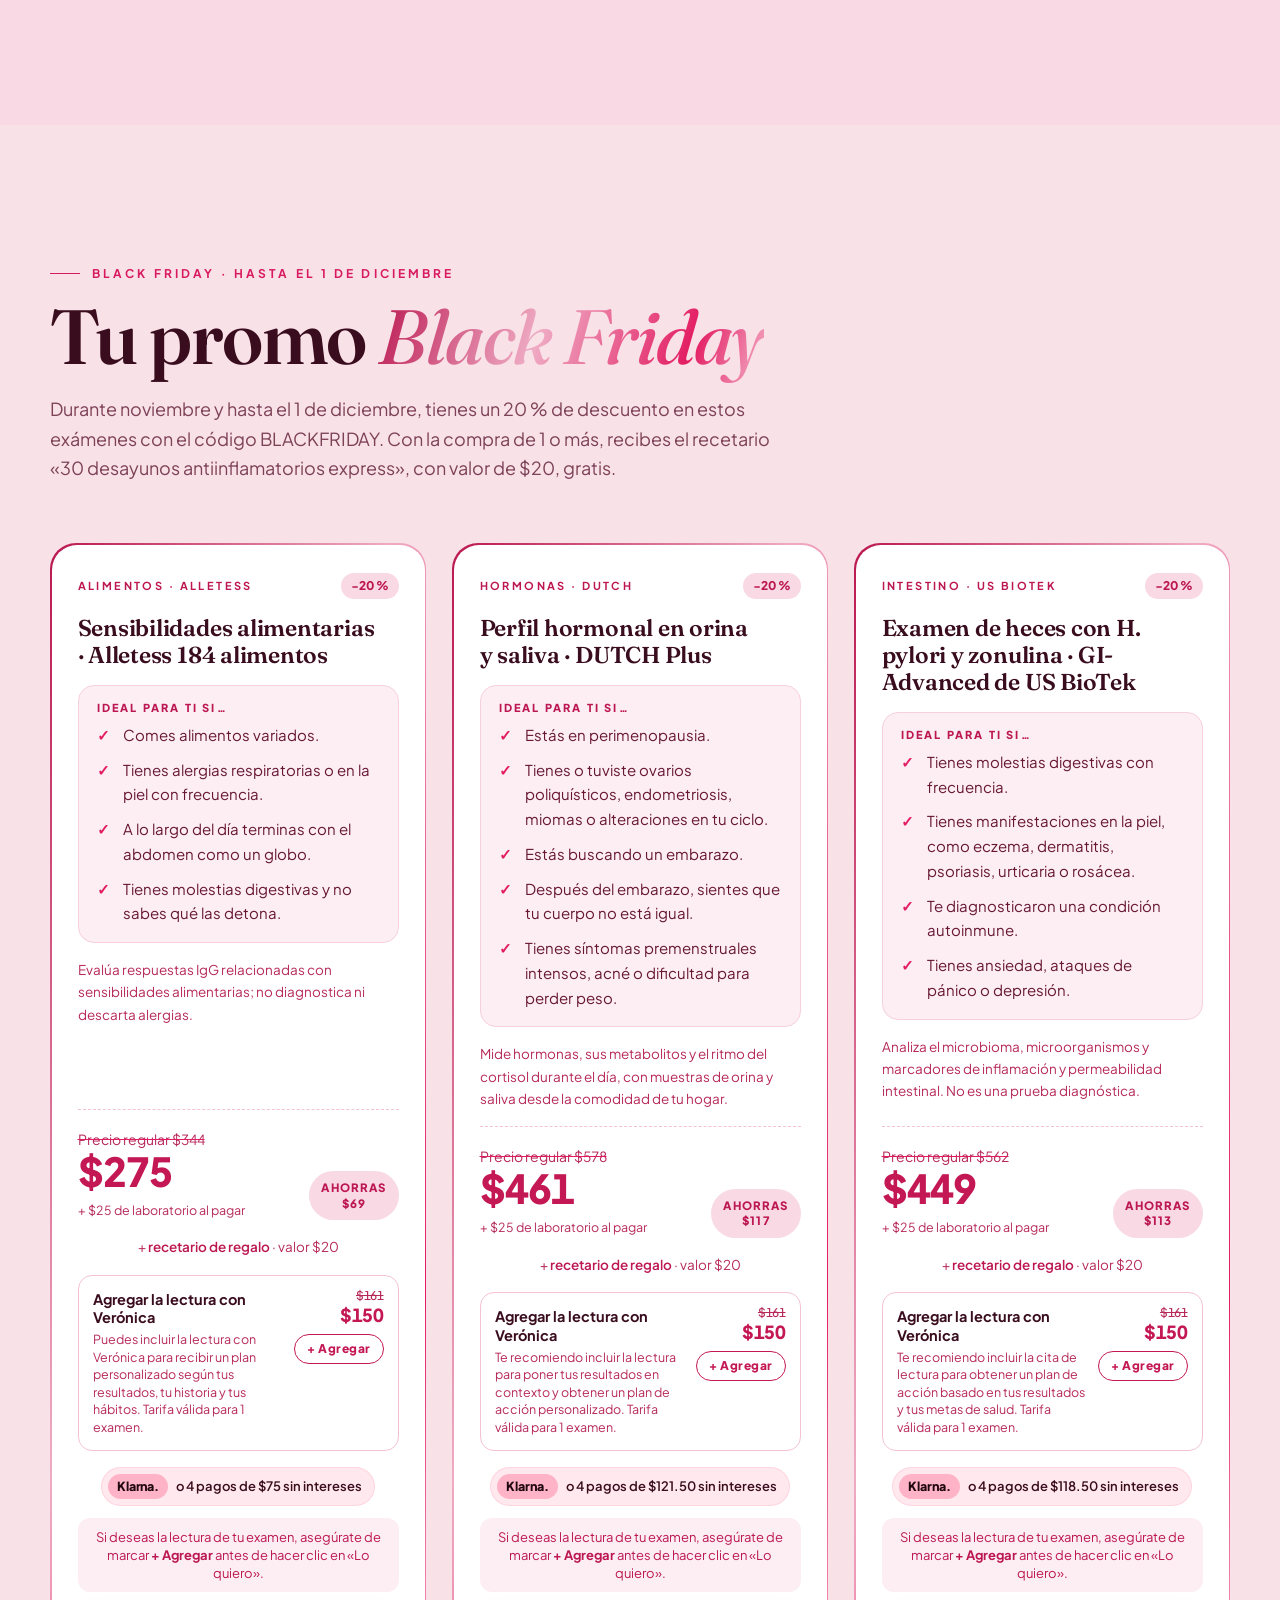
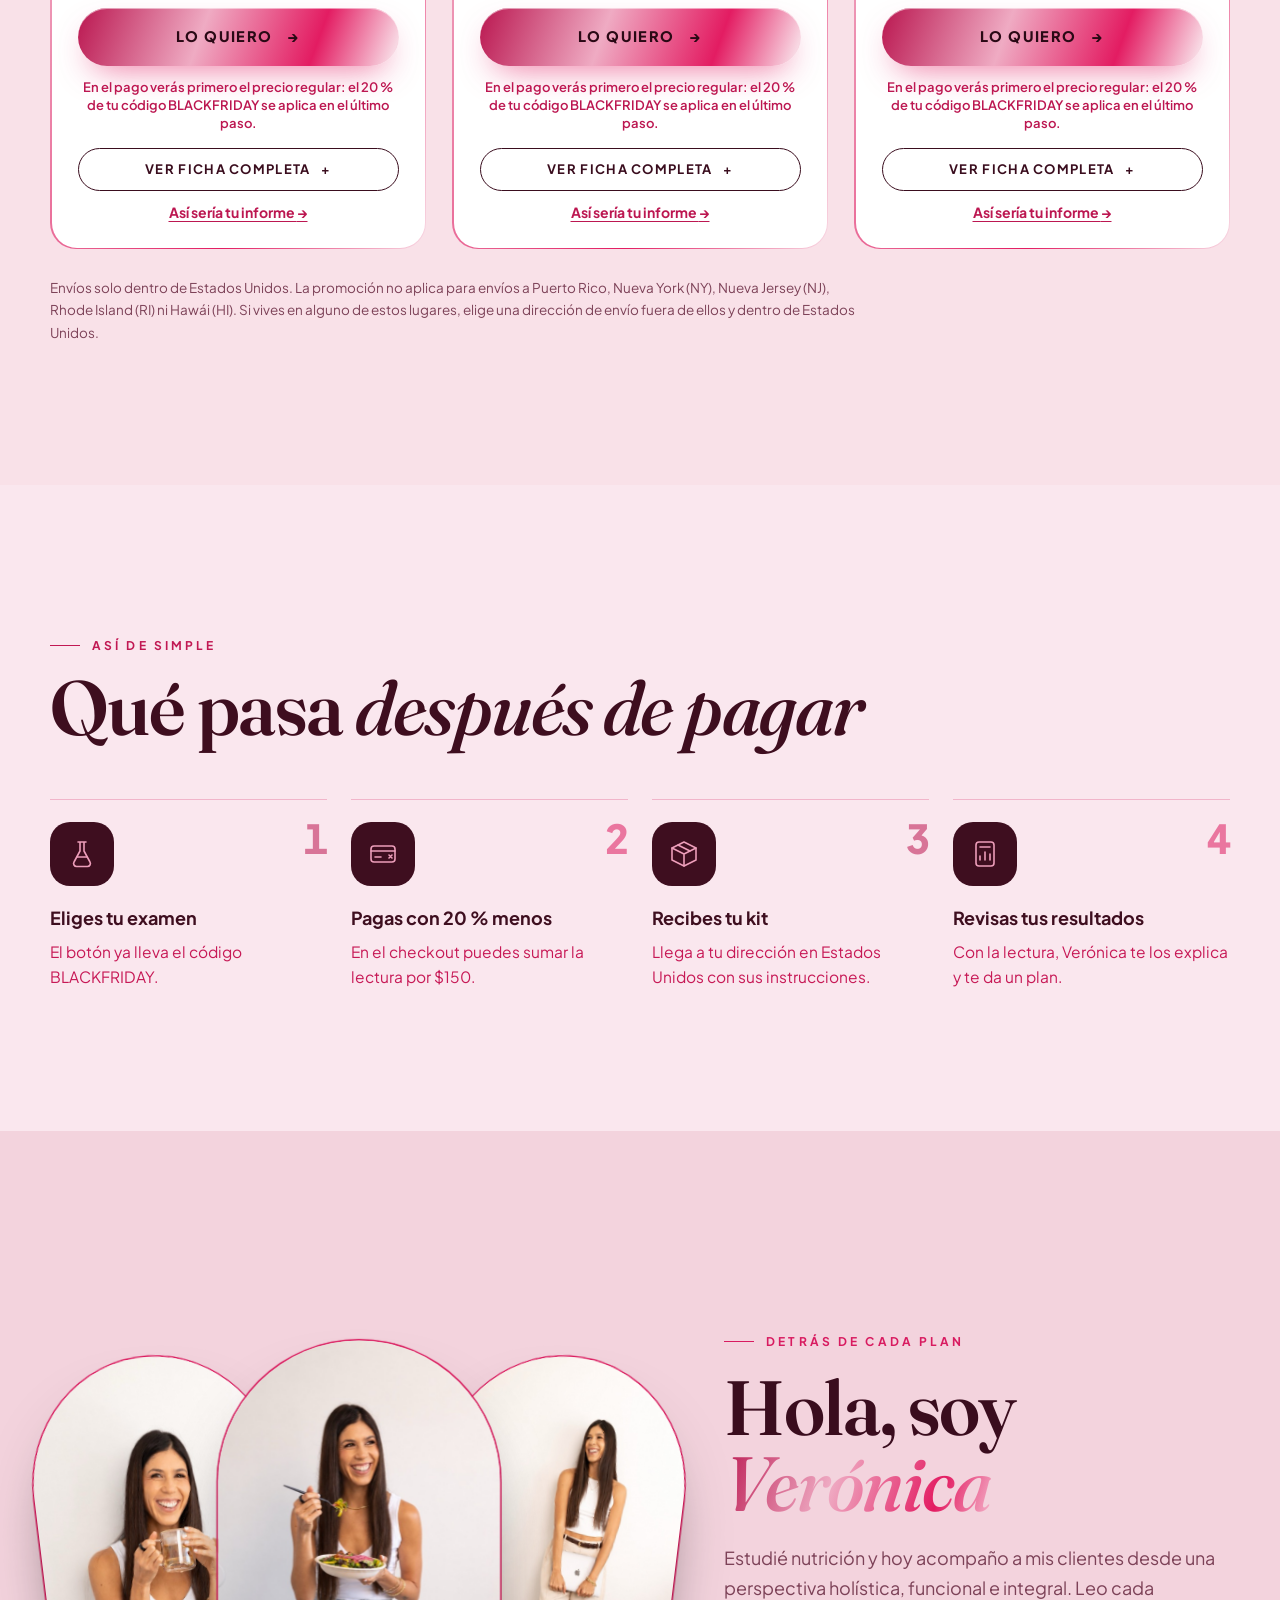
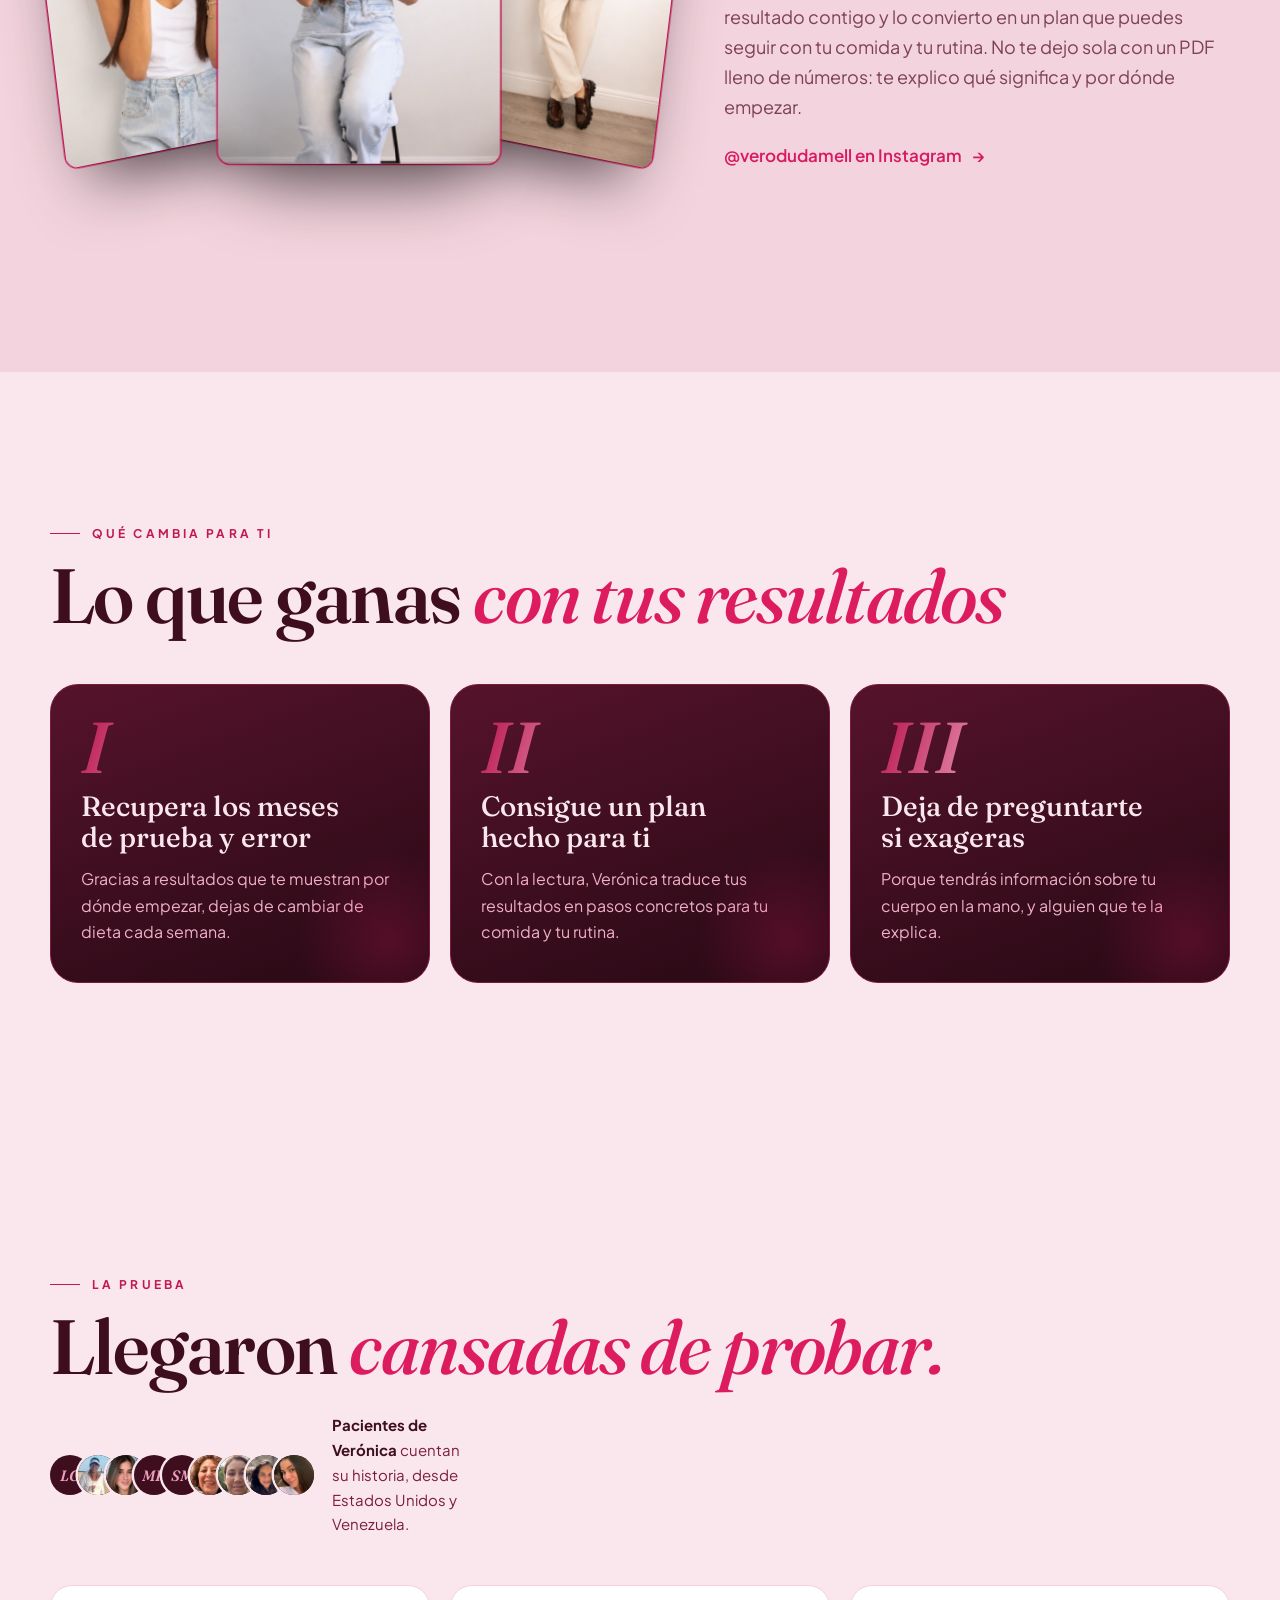
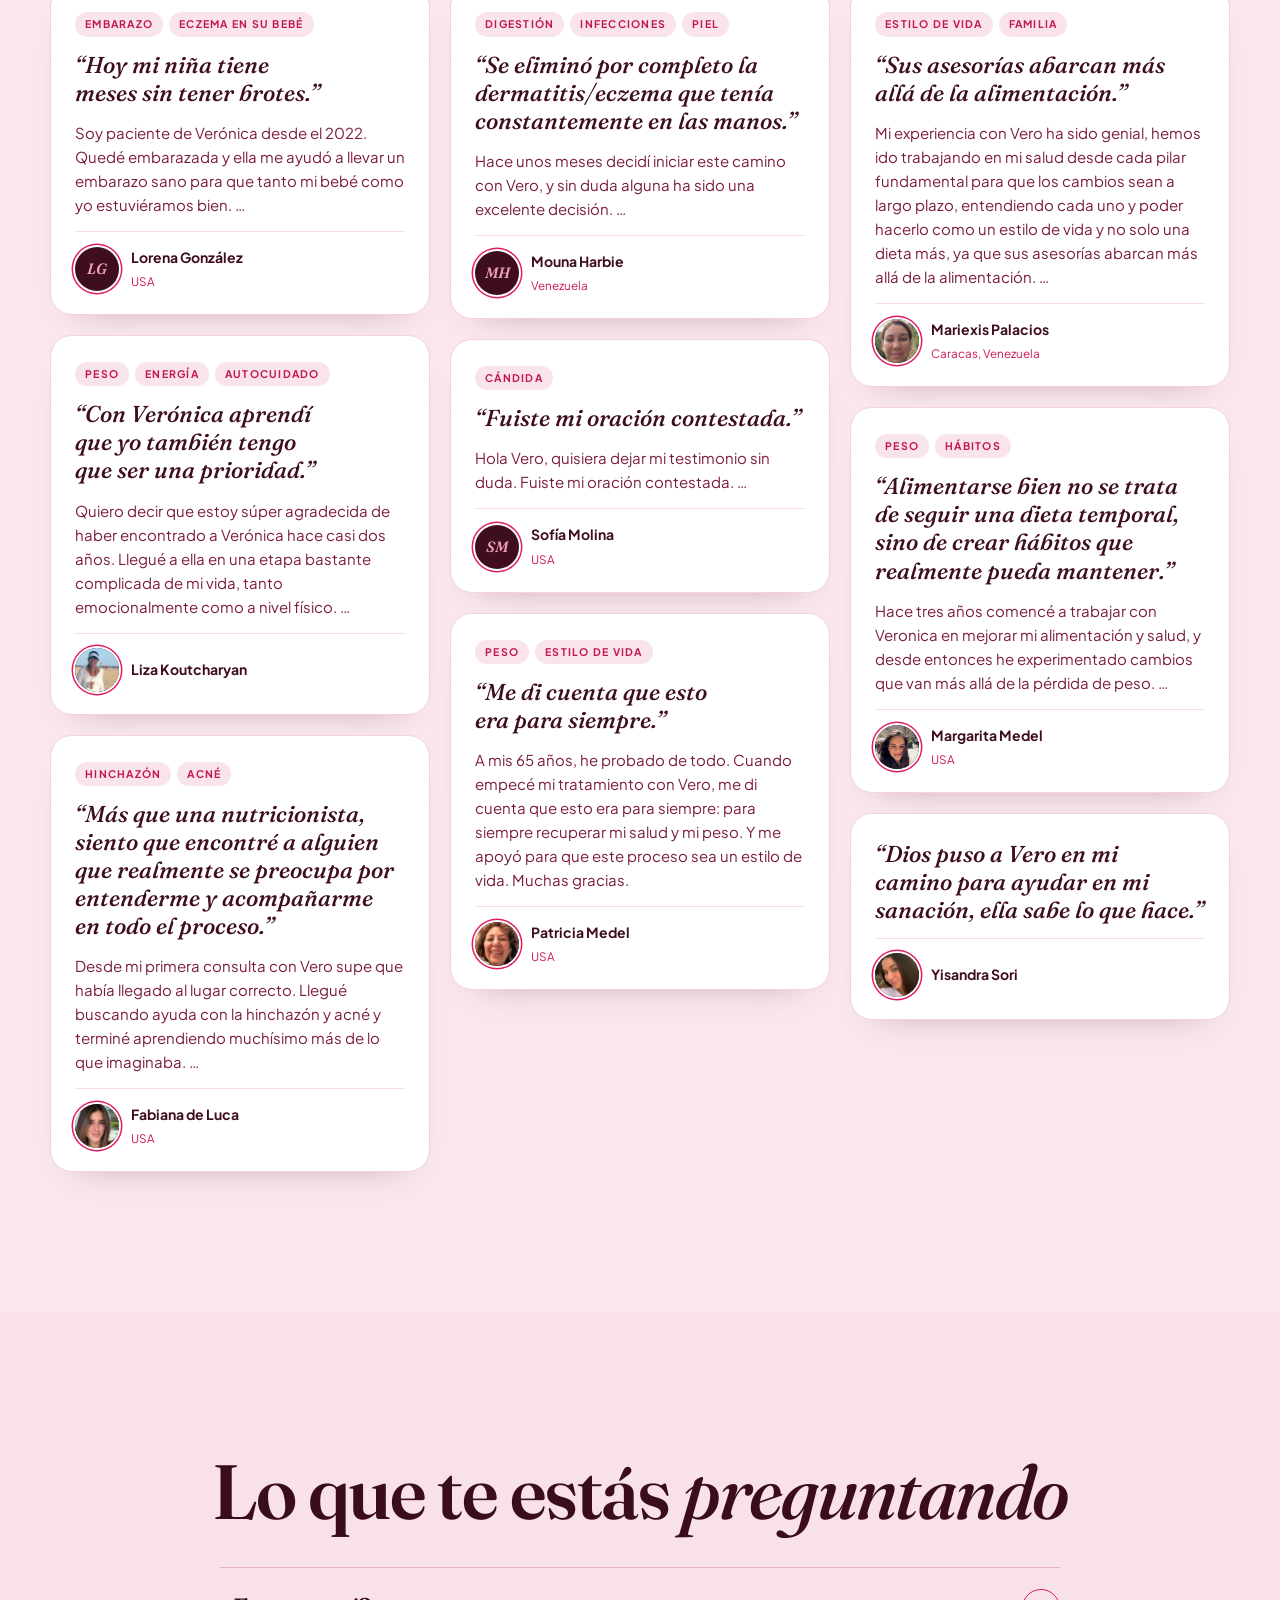
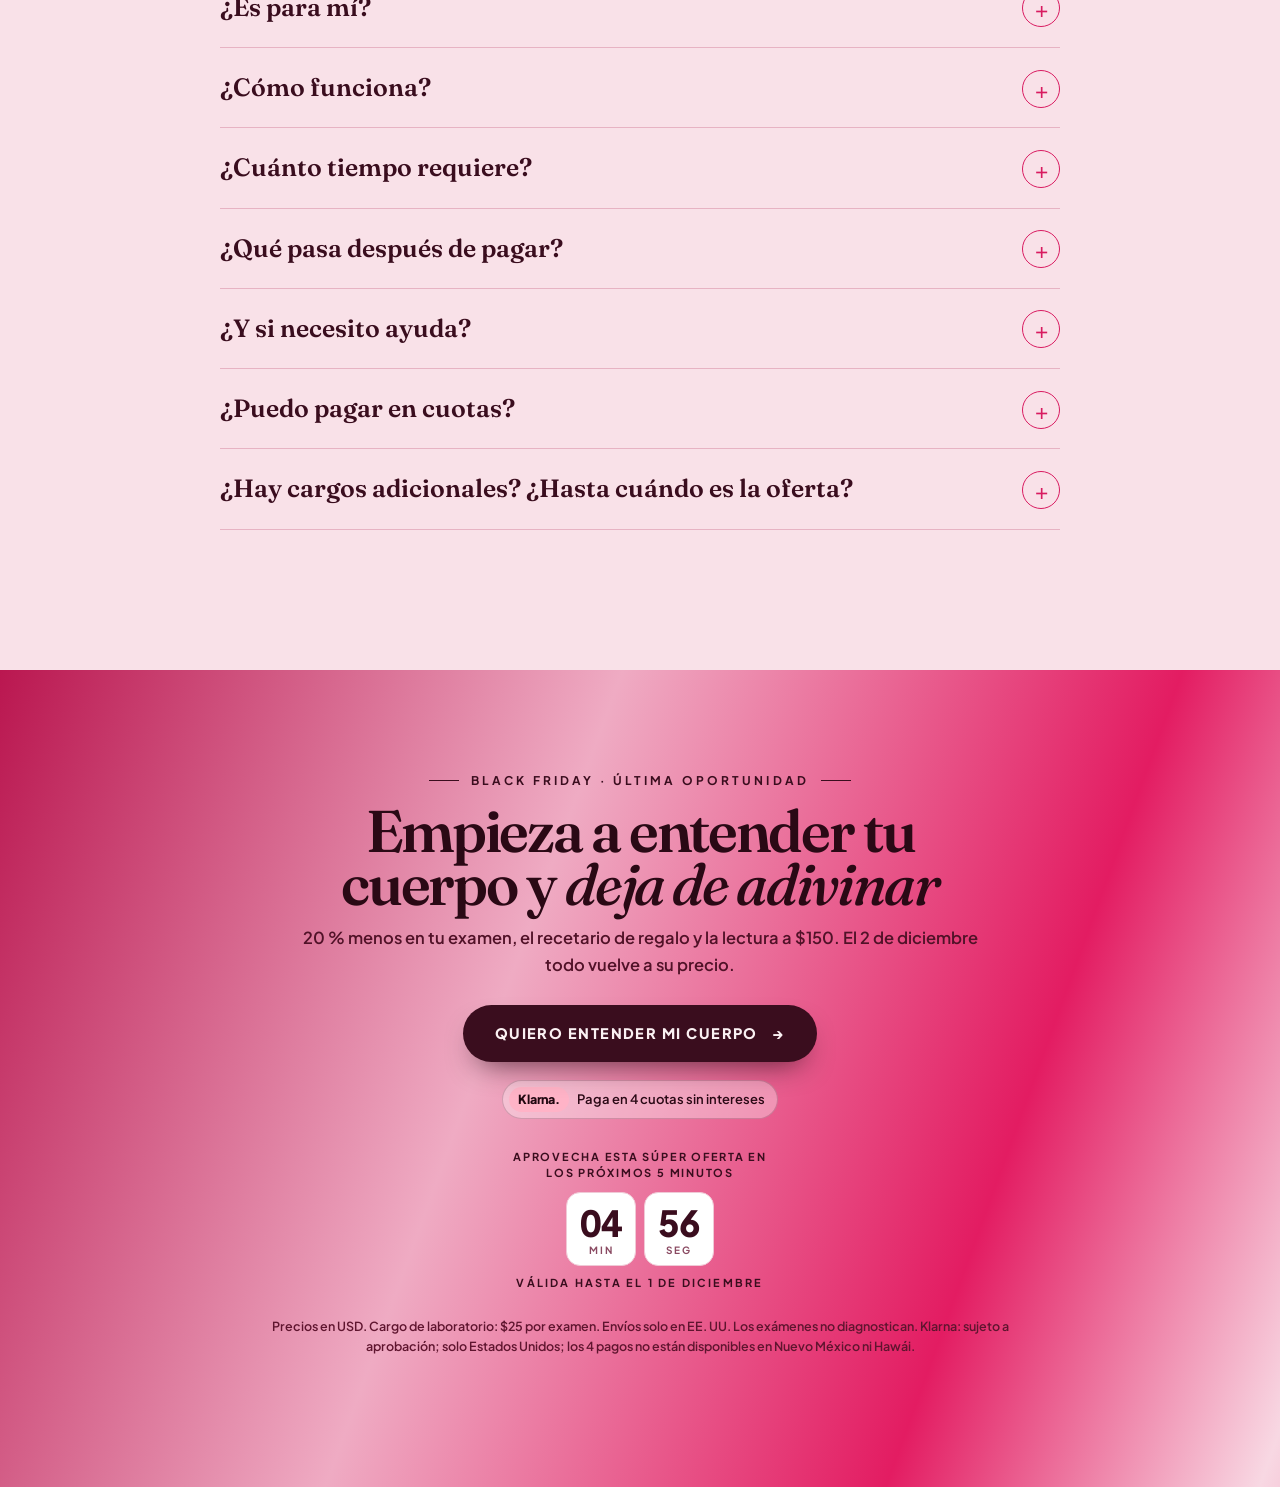
==== commit 183f4bd6: "Mobile: foto de Verónica aún más chica (46 %) Co-Authored-By: Claude Opus 5.5 <noreply@anthropic.com" ====
--- a/rosa.html
+++ b/rosa.html
@@ -1057,7 +1057,7 @@
   .h4-bg { -webkit-mask-image: linear-gradient(180deg, #000000 82%, transparent 100%) !important; mask-image: linear-gradient(180deg, #000000 82%, transparent 100%) !important;
     -webkit-mask-composite: source-over !important; mask-composite: add !important; }
   @media (min-width: 980px) { .h4-bg { top: 6%; height: 94%; } }
-  @media (max-width: 979px) { .h4-bg { top: 64px; height: 56%; } .h4-body { padding-top: 46vh; } .h4-seal { top: 34vh; } }
+  @media (max-width: 979px) { .h4-bg { top: 70px; height: 46%; } .h4-body { padding-top: 40vh; } .h4-seal { top: 28vh; } }
   .valid { margin: 0; font: 700 12px/1.3 var(--sans); letter-spacing: .2em; text-transform: uppercase; color: var(--gold); }
   .last .valid { color: var(--wine); margin-top: 18px; }
 
